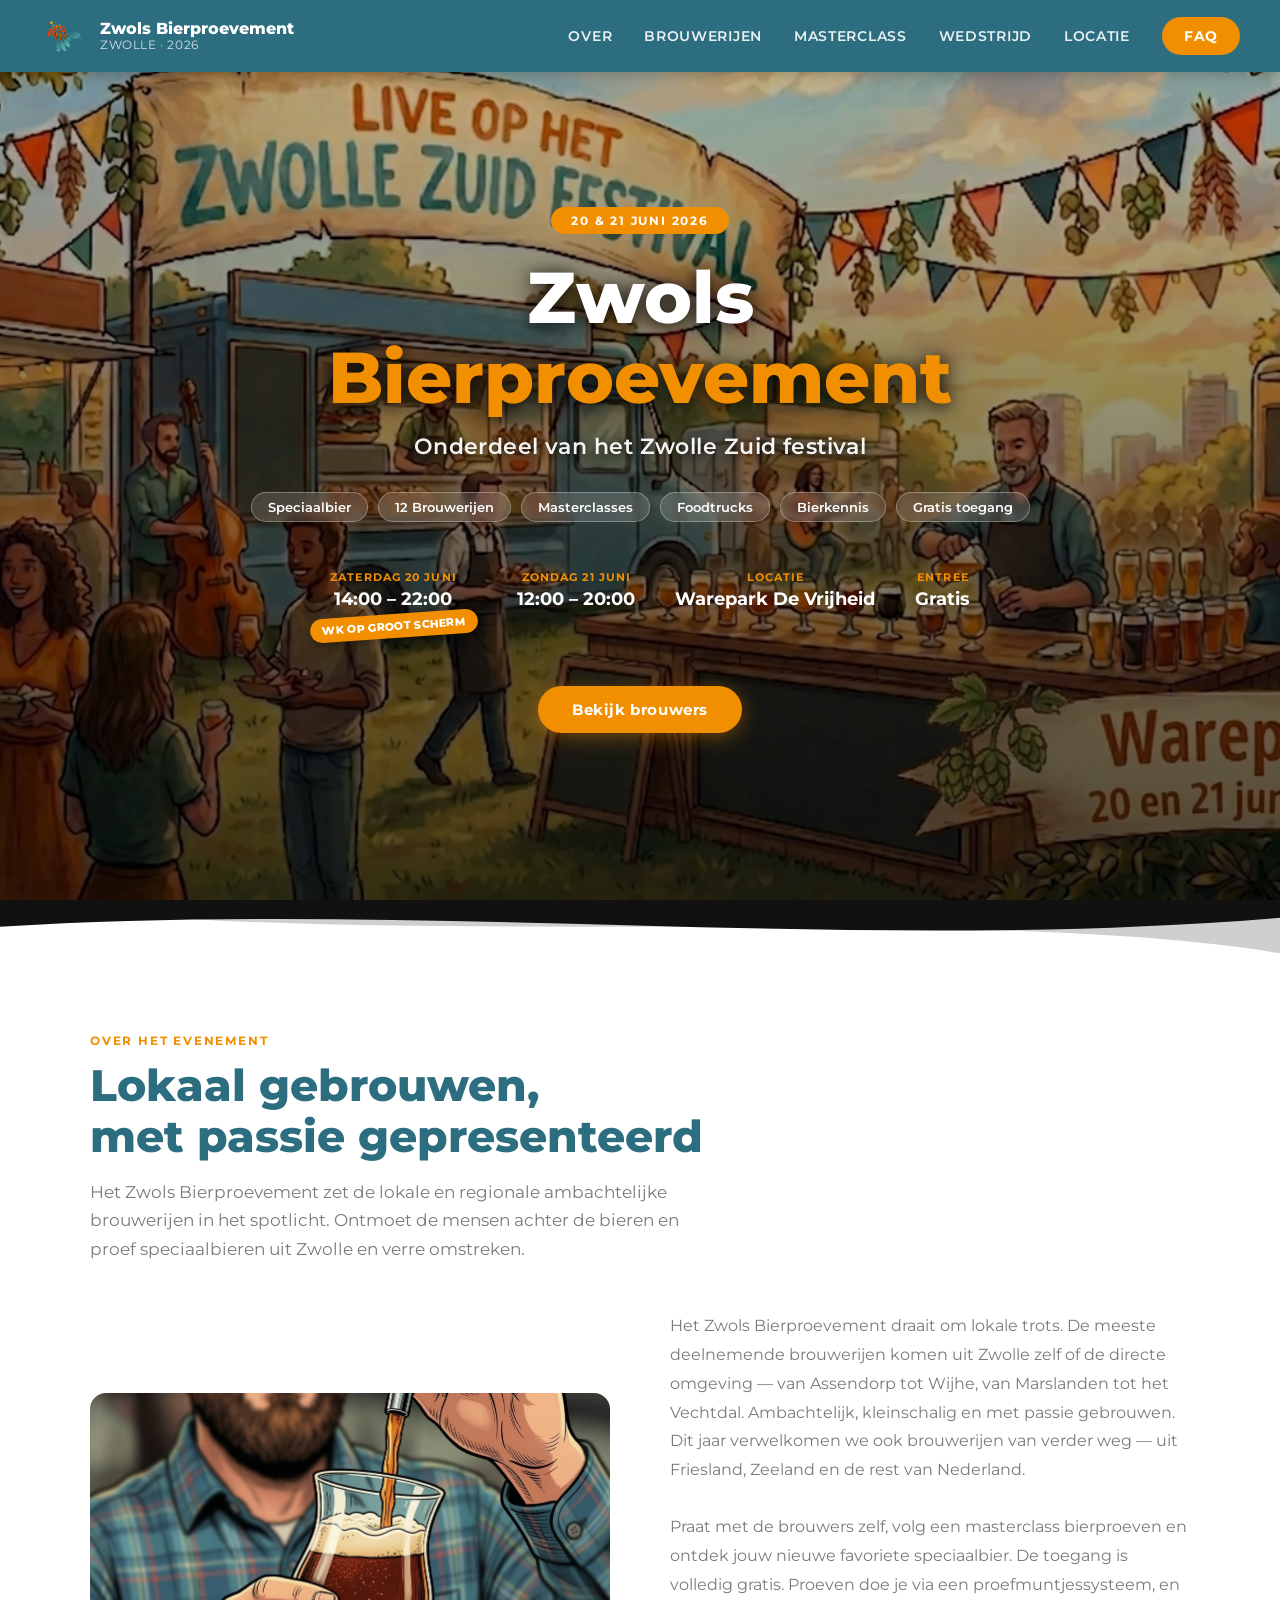
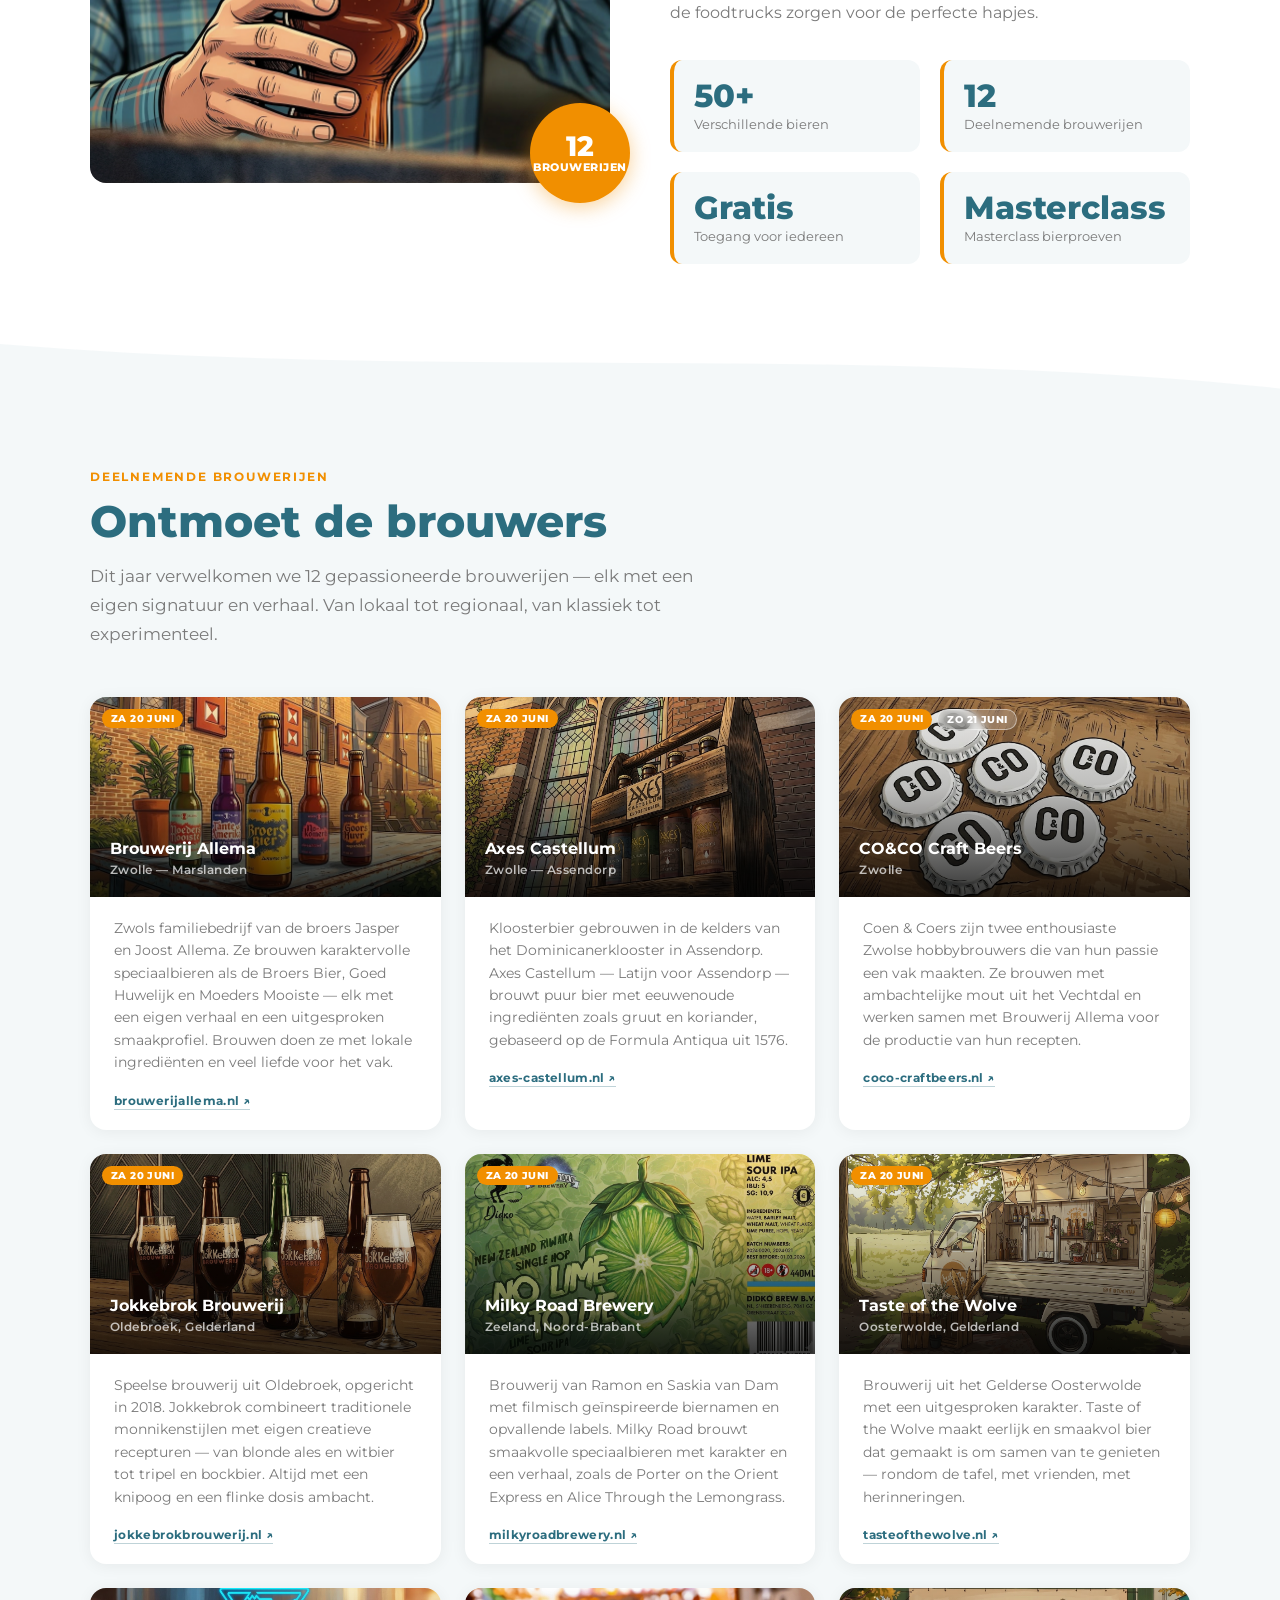
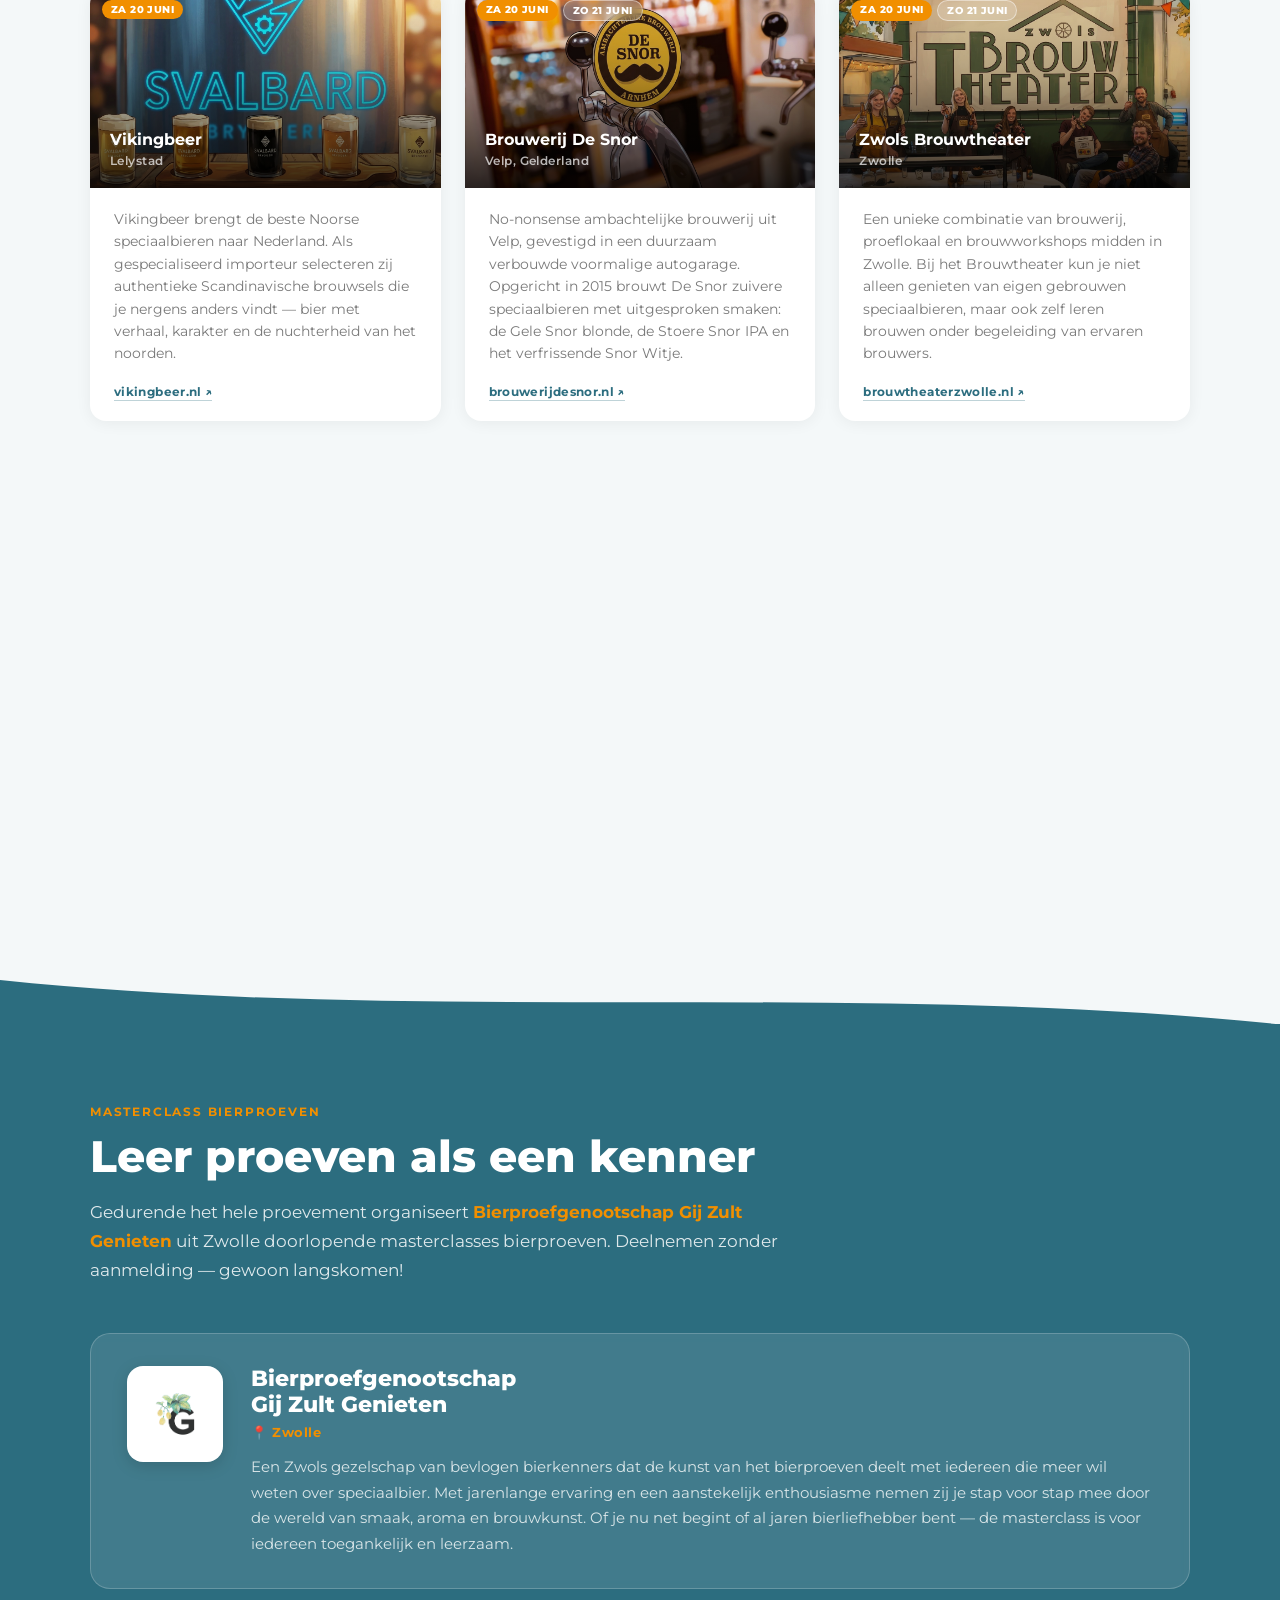
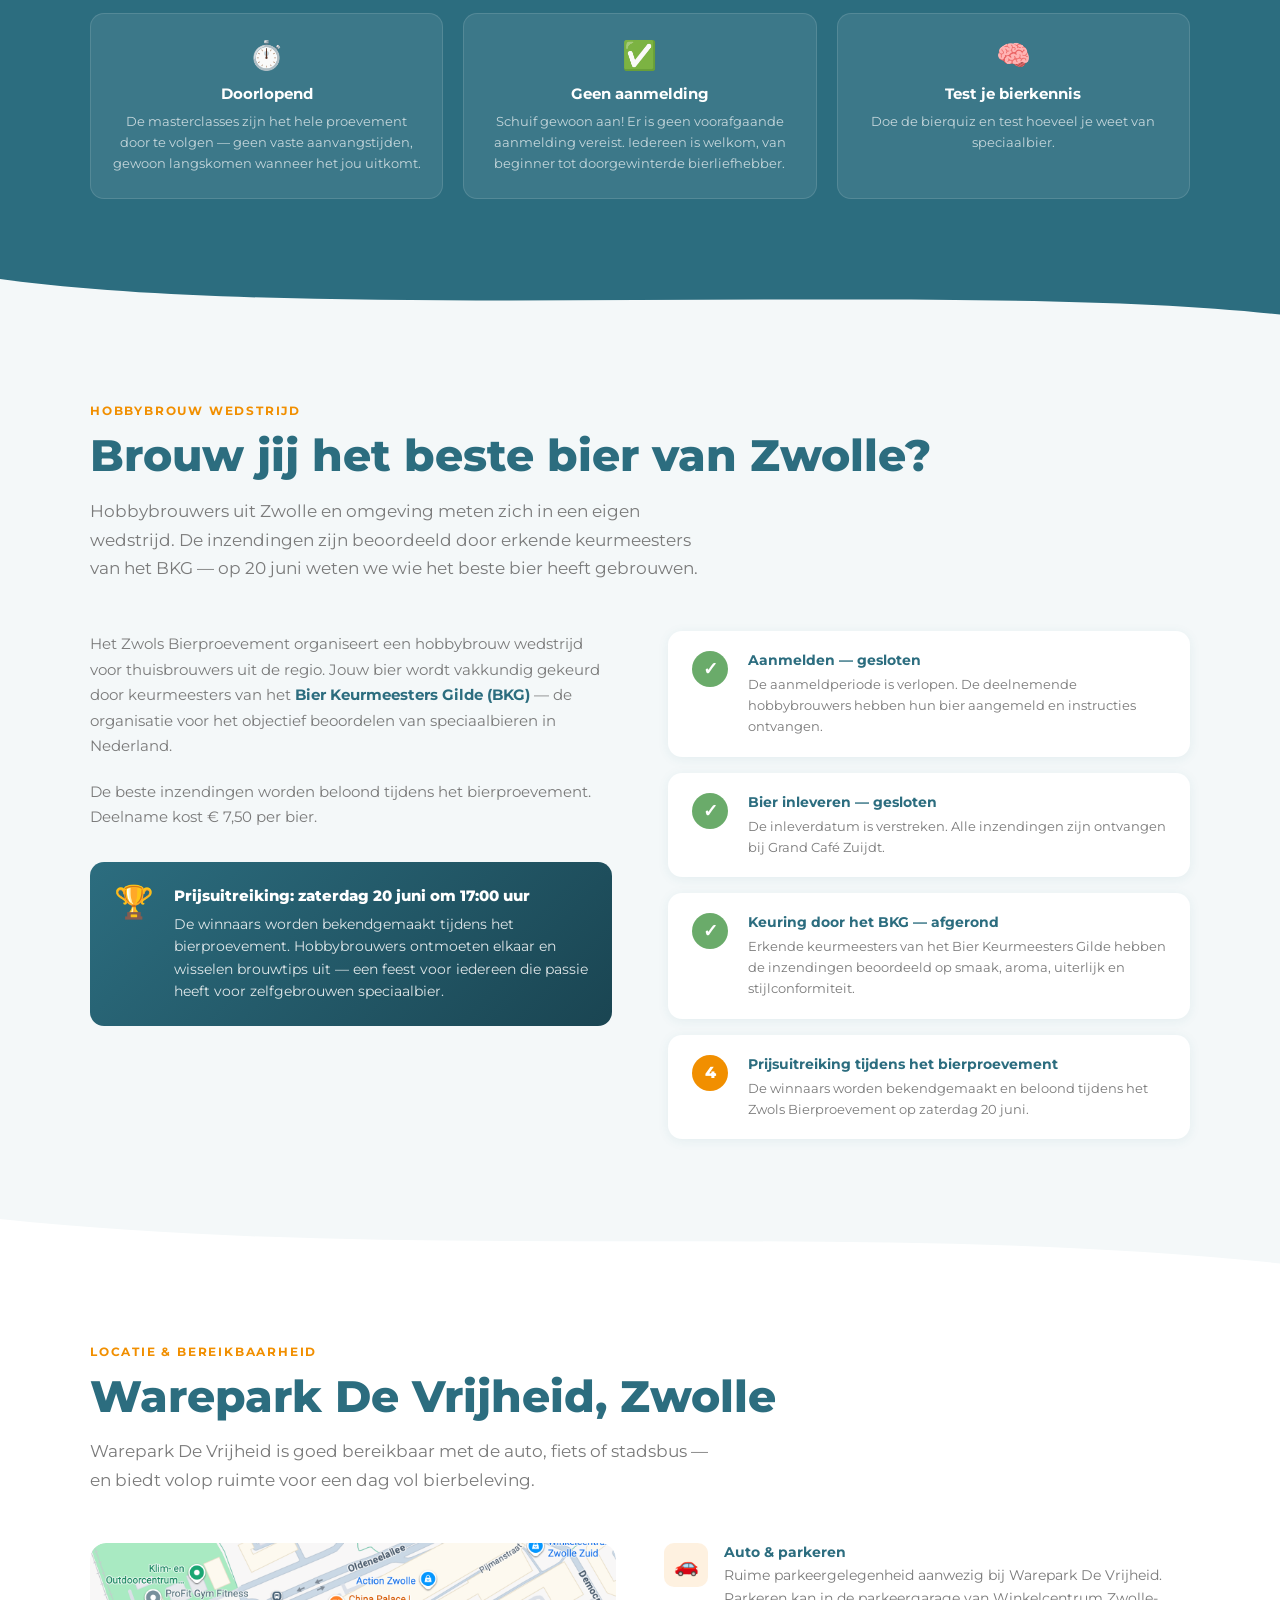
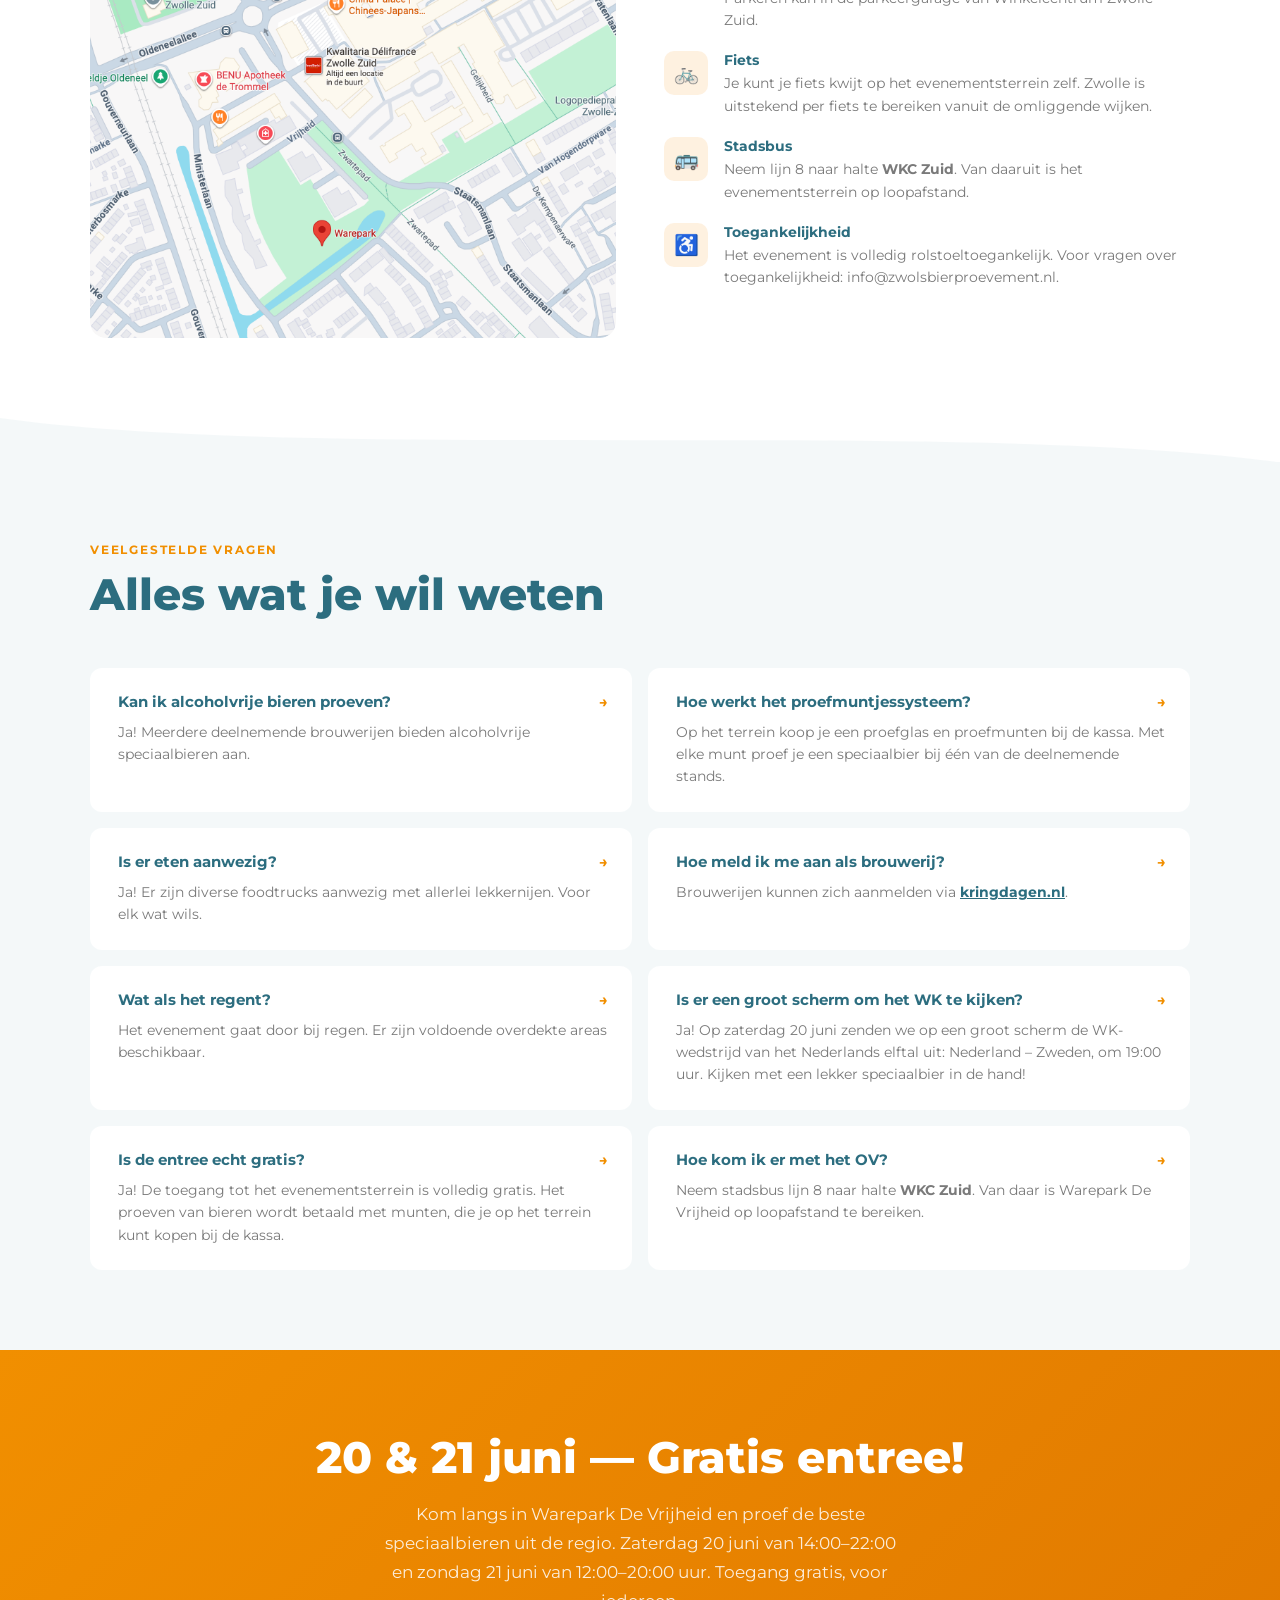
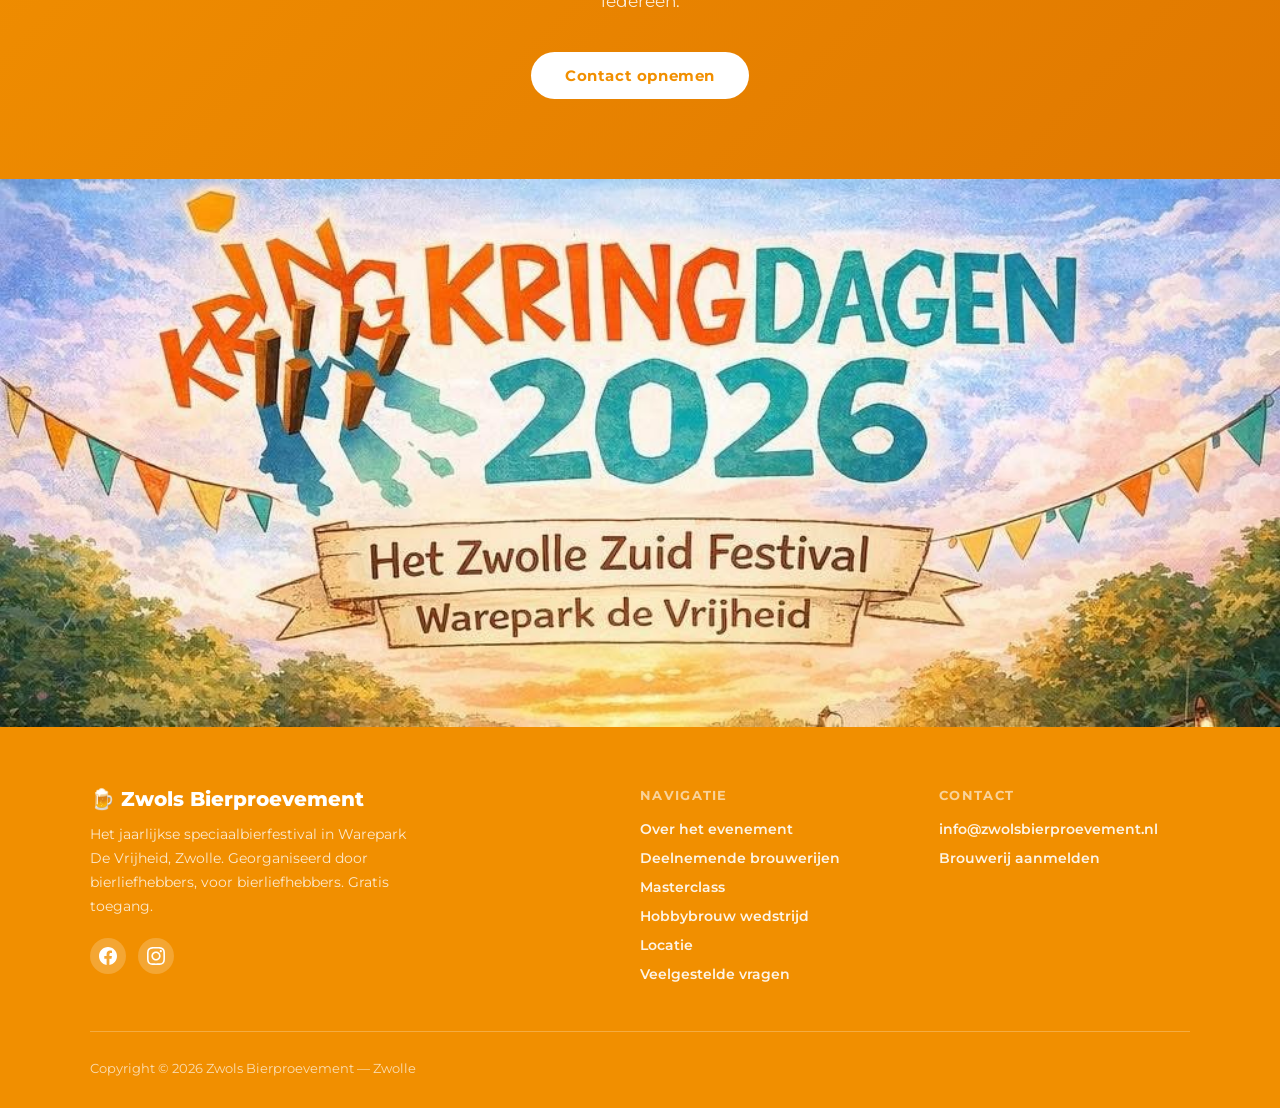
==== index.html @ 665e0c50 "Hero-sticker 'WK op groot scherm' bij zaterdag + FAQ-tekst aangescherpt (Nederland-Zweden 19:00) Co-" ====
<!DOCTYPE html>
<html lang="nl">
<head>
  <!-- Google tag (gtag.js) -->
  <script async src="https://www.googletagmanager.com/gtag/js?id=G-WC2PC8BQQQ"></script>
  <script>
    window.dataLayer = window.dataLayer || [];
    function gtag(){dataLayer.push(arguments);}
    gtag('js', new Date());
    gtag('config', 'G-WC2PC8BQQQ');
  </script>

  <meta charset="UTF-8" />
  <meta name="viewport" content="width=device-width, initial-scale=1.0" />
  <title>Speciaalbierfestival Zwolle - 20 &amp; 21 juni 2026 Zwolle-Zuid - Zwols Bierproevement</title>
  <meta name="description" content="Speciaalbierfestival Zwolle-Zuid. Proef heerlijke speciaalbieren van 12 regionale brouwers tijdens het Zwols Bierproevement. Zaterdag 20 juni 14:00–22:00 en zondag 21 juni 12:00–20:00 uur. Warepark De Vrijheid Zwolle-Zuid." />
  <link rel="preconnect" href="https://fonts.googleapis.com" />
  <link rel="preconnect" href="https://fonts.gstatic.com" crossorigin />
  <link href="https://fonts.googleapis.com/css2?family=Montserrat:wght@400;600;700;800&display=swap" rel="stylesheet" />
  <style>
    *, *::before, *::after { box-sizing: border-box; margin: 0; padding: 0; }

    :root {
      --teal:   #2C6D7F;
      --orange: #F18F00;
      --dark:   #1a4552;
      --gray:   #7A7A7A;
      --white:  #ffffff;
      --light:  #f4f8f9;
    }

    html { scroll-behavior: smooth; }

    body {
      font-family: 'Montserrat', sans-serif;
      color: var(--gray);
      background: var(--white);
      overflow-x: hidden;
    }

    /* ── HEADER ───────────────────────────────────────────── */
    header {
      position: fixed;
      top: 0; left: 0; right: 0;
      z-index: 999;
      background: var(--teal);
      display: flex;
      align-items: center;
      justify-content: space-between;
      padding: 0 40px;
      height: 72px;
      box-shadow: 0 2px 16px rgba(0,0,0,.25);
    }

    .logo {
      display: flex;
      align-items: center;
      gap: 12px;
      text-decoration: none;
    }

    .logo-img {
      width: 48px;
      height: 48px;
      object-fit: contain;
      flex-shrink: 0;
    }

    .logo-text {
      color: var(--white);
      font-weight: 800;
      font-size: 16px;
      line-height: 1.2;
    }

    .logo-text span {
      display: block;
      font-weight: 400;
      font-size: 12px;
      opacity: .8;
      letter-spacing: .05em;
      text-transform: uppercase;
    }

    nav { display: flex; align-items: center; gap: 32px; }

    nav a {
      color: var(--white);
      text-decoration: none;
      font-weight: 600;
      font-size: 14px;
      letter-spacing: .05em;
      text-transform: uppercase;
      opacity: .9;
      transition: opacity .2s, color .2s;
    }

    nav a:hover { opacity: 1; color: var(--orange); }

    .nav-ticket {
      background: var(--orange);
      color: var(--white) !important;
      padding: 10px 22px;
      border-radius: 30px;
      font-weight: 700 !important;
      opacity: 1 !important;
      transition: background .2s, transform .2s !important;
    }

    .nav-ticket:hover { background: #d47e00; transform: translateY(-1px); }

    .hamburger {
      display: none;
      flex-direction: column;
      gap: 5px;
      cursor: pointer;
      background: var(--orange);
      border: none;
      padding: 10px;
      border-radius: 6px;
    }

    .hamburger span {
      display: block;
      width: 22px;
      height: 2px;
      background: var(--white);
      border-radius: 2px;
    }

    /* ── HERO ─────────────────────────────────────────────── */
    .hero {
      min-height: 100vh;
      background:
        linear-gradient(to bottom, rgba(0,0,0,.18) 0%, rgba(0,0,0,.45) 50%, rgba(0,0,0,.65) 100%),
        url('hero-nieuw.png') center/cover no-repeat;
      display: flex;
      flex-direction: column;
      align-items: center;
      justify-content: center;
      text-align: center;
      padding: 120px 24px 80px;
      position: relative;
    }

    .hero-badge {
      display: inline-block;
      background: var(--orange);
      color: var(--white);
      font-size: 12px;
      font-weight: 700;
      letter-spacing: .15em;
      text-transform: uppercase;
      padding: 6px 20px;
      border-radius: 20px;
      margin-bottom: 24px;
    }

    .hero h1 {
      font-size: clamp(36px, 7vw, 72px);
      font-weight: 800;
      color: var(--white);
      line-height: 1.1;
      margin-bottom: 16px;
      text-shadow: 0 2px 16px rgba(0,0,0,.75), 0 4px 32px rgba(0,0,0,.5);
    }

    .hero h1 em {
      color: var(--orange);
      font-style: normal;
    }

    .hero-sub {
      font-size: clamp(16px, 2.5vw, 22px);
      color: rgba(255,255,255,.95);
      font-weight: 600;
      margin-bottom: 32px;
      letter-spacing: .02em;
      text-shadow: 0 1px 8px rgba(0,0,0,.7);
    }

    .hero-tags {
      display: flex;
      flex-wrap: wrap;
      gap: 10px;
      justify-content: center;
      margin-bottom: 48px;
    }

    .hero-tags span {
      background: rgba(255,255,255,.15);
      border: 1px solid rgba(255,255,255,.3);
      color: var(--white);
      padding: 6px 16px;
      border-radius: 20px;
      font-size: 13px;
      font-weight: 600;
      backdrop-filter: blur(4px);
    }

    .hero-info {
      display: flex;
      gap: 40px;
      justify-content: center;
      flex-wrap: wrap;
      margin-bottom: 48px;
    }

    .hero-info-block {
      text-align: center;
    }

    .hero-info-block .label {
      font-size: 11px;
      font-weight: 700;
      letter-spacing: .1em;
      text-transform: uppercase;
      color: var(--orange);
      margin-bottom: 4px;
    }

    .hero-info-block .value {
      font-size: 18px;
      font-weight: 700;
      color: var(--white);
    }

    .hero-sticker {
      display: inline-block;
      margin-top: 4px;
      background: var(--orange);
      color: var(--white);
      font-size: 11px;
      font-weight: 800;
      letter-spacing: .03em;
      text-transform: uppercase;
      padding: 5px 12px;
      border-radius: 20px;
      transform: rotate(-4deg);
      box-shadow: 0 3px 10px rgba(0,0,0,.35);
      white-space: nowrap;
    }

    .hero-cta {
      display: flex;
      gap: 16px;
      justify-content: center;
      flex-wrap: wrap;
    }

    .btn {
      display: inline-block;
      padding: 14px 34px;
      border-radius: 30px;
      font-size: 15px;
      font-weight: 700;
      text-decoration: none;
      letter-spacing: .04em;
      transition: transform .2s, box-shadow .2s, background .2s;
      cursor: pointer;
      border: none;
    }

    .btn-primary {
      background: var(--orange);
      color: var(--white);
      box-shadow: 0 4px 20px rgba(241,143,0,.4);
    }

    .btn-primary:hover { background: #d47e00; transform: translateY(-2px); box-shadow: 0 8px 24px rgba(241,143,0,.5); }

    .btn-outline {
      background: transparent;
      color: var(--white);
      border: 2px solid rgba(255,255,255,.6);
    }

    .btn-outline:hover { background: rgba(255,255,255,.1); transform: translateY(-2px); }

    /* wave */
    .wave {
      display: block;
      width: 100%;
      overflow: hidden;
      line-height: 0;
    }

    .wave svg { display: block; width: 100%; }

    /* ── SECTION BASE ─────────────────────────────────────── */
    section { padding: 80px 24px; }

    .container { max-width: 1100px; margin: 0 auto; }

    .section-label {
      font-size: 12px;
      font-weight: 700;
      letter-spacing: .15em;
      text-transform: uppercase;
      color: var(--orange);
      margin-bottom: 12px;
    }

    .section-title {
      font-size: clamp(28px, 4vw, 44px);
      font-weight: 800;
      color: var(--teal);
      margin-bottom: 16px;
      line-height: 1.15;
    }

    .section-intro {
      font-size: 17px;
      color: var(--gray);
      max-width: 620px;
      line-height: 1.7;
    }

    /* ── OVER HET EVENEMENT ───────────────────────────────── */
    .about { background: var(--white); }

    .about-grid {
      display: grid;
      grid-template-columns: 1fr 1fr;
      gap: 60px;
      align-items: center;
      margin-top: 48px;
    }

    .about-visual {
      position: relative;
    }

    .about-img {
      width: 100%;
      border-radius: 16px;
      overflow: hidden;
      aspect-ratio: 4/3;
      background: linear-gradient(135deg, var(--teal) 0%, var(--dark) 100%);
      background-size: cover;
      background-position: center;
    }

    .about-badge {
      position: absolute;
      bottom: -20px;
      right: -20px;
      width: 100px;
      height: 100px;
      background: var(--orange);
      border-radius: 50%;
      display: flex;
      flex-direction: column;
      align-items: center;
      justify-content: center;
      color: var(--white);
      font-weight: 800;
      box-shadow: 0 4px 20px rgba(241,143,0,.4);
    }

    .about-badge .num { font-size: 28px; line-height: 1; }
    .about-badge .unit { font-size: 11px; text-transform: uppercase; letter-spacing: .05em; }

    .about-stats {
      display: grid;
      grid-template-columns: 1fr 1fr;
      gap: 20px;
      margin-top: 32px;
    }

    .stat-card {
      background: var(--light);
      border-radius: 12px;
      padding: 20px;
      border-left: 4px solid var(--orange);
    }

    .stat-card .num {
      font-size: clamp(14px, 4vw, 32px);
      font-weight: 800;
      color: var(--teal);
      line-height: 1;
      word-break: break-word;
    }

    .stat-card .desc {
      font-size: 13px;
      color: var(--gray);
      margin-top: 4px;
    }

    /* ── BROUWERIJEN ──────────────────────────────────────── */
    .breweries { background: var(--light); }

    .brewery-grid {
      display: grid;
      grid-template-columns: repeat(3, 1fr);
      gap: 24px;
      margin-top: 48px;
    }

    .brewery-card {
      background: var(--white);
      border-radius: 16px;
      overflow: hidden;
      transition: transform .3s, box-shadow .3s;
      box-shadow: 0 2px 16px rgba(0,0,0,.06);
    }

    .brewery-card:hover { transform: translateY(-6px); box-shadow: 0 12px 32px rgba(44,109,127,.15); }

    .brewery-card-head {
      background: linear-gradient(135deg, var(--teal), var(--dark));
      background-size: cover;
      background-position: center;
      padding: 0;
      position: relative;
      height: 200px;
    }

    .brewery-head-overlay {
      background: linear-gradient(to top, rgba(0,0,0,.78) 0%, rgba(0,0,0,.2) 55%, transparent 100%);
      padding: 20px 20px;
      height: 100%;
      display: flex;
      flex-direction: column;
      justify-content: flex-end;
      box-sizing: border-box;
    }

    .brewery-name {
      color: var(--white);
      font-size: 16px;
      font-weight: 700;
      line-height: 1.3;
    }

    .brewery-city {
      color: rgba(255,255,255,.7);
      font-size: 12px;
      margin-top: 2px;
      font-weight: 600;
      letter-spacing: .04em;
    }

    .brewery-card-body {
      padding: 20px 24px;
    }

    .brewery-desc {
      font-size: 14px;
      color: var(--gray);
      line-height: 1.6;
      margin-bottom: 16px;
    }

    .brewery-link {
      display: inline-block;
      font-size: 12px;
      font-weight: 700;
      color: var(--teal);
      text-decoration: none;
      letter-spacing: .03em;
      border-bottom: 1px solid rgba(44,109,127,.3);
      padding-bottom: 1px;
      transition: color .2s, border-color .2s;
    }

    .brewery-link:hover { color: var(--orange); border-color: var(--orange); }

    /* Center last brewery card when grid has odd number */
    .brewery-grid > .brewery-card:last-child:nth-child(3n+1) {
      grid-column: 2;
    }

    .brewery-days {
      position: absolute;
      top: 12px;
      left: 12px;
      display: flex;
      gap: 5px;
      z-index: 2;
    }
    .brewery-day {
      font-size: 10px;
      font-weight: 800;
      padding: 3px 9px;
      border-radius: 20px;
      letter-spacing: .04em;
      text-transform: uppercase;
    }
    .brewery-day--za { background: var(--orange); color: #fff; }
    .brewery-day--zo { background: rgba(255,255,255,.2); color: #fff; border: 1px solid rgba(255,255,255,.45); backdrop-filter: blur(4px); }

    .brewery-card--teaser {
      border: 2px dashed rgba(44,109,127,.25);
      background: transparent;
      box-shadow: none;
      display: flex;
      align-items: center;
      justify-content: center;
      min-height: 200px;
    }
    .brewery-card--teaser:hover { transform: none; box-shadow: none; }
    .brewery-teaser-inner { text-align: center; padding: 32px 24px; }
    .brewery-teaser-icon { font-size: 32px; margin-bottom: 12px; opacity: .5; }
    .brewery-teaser-title { font-size: 15px; font-weight: 700; color: var(--teal); margin-bottom: 8px; }
    .brewery-teaser-text { font-size: 13px; color: var(--gray); line-height: 1.6; margin: 0; opacity: .8; }

    /* ── MASTERCLASS ──────────────────────────────────────── */
    .masterclass { background: var(--teal); }

    .masterclass .section-title { color: var(--white); }
    .masterclass .section-label { color: var(--orange); }
    .masterclass .section-intro { color: rgba(255,255,255,.85); max-width: 700px; }

    .mc-feature-card {
      background: rgba(255,255,255,.1);
      border: 1px solid rgba(255,255,255,.2);
      border-radius: 20px;
      padding: 32px 36px;
      display: flex;
      gap: 28px;
      align-items: flex-start;
      margin-top: 48px;
      backdrop-filter: blur(4px);
    }

    .mc-badge {
      width: 96px;
      height: 96px;
      background: var(--white);
      border-radius: 16px;
      display: flex;
      align-items: center;
      justify-content: center;
      flex-shrink: 0;
      padding: 8px;
      box-shadow: 0 4px 16px rgba(0,0,0,.15);
    }

    .mc-badge img {
      width: 100%;
      height: 100%;
      object-fit: contain;
    }

    .mc-org {
      color: var(--white);
      font-size: 22px;
      font-weight: 800;
      margin-bottom: 6px;
      line-height: 1.2;
    }

    .mc-location-tag {
      font-size: 13px;
      color: var(--orange);
      font-weight: 700;
      letter-spacing: .04em;
      margin-bottom: 14px;
    }

    .mc-desc {
      color: rgba(255,255,255,.8);
      font-size: 15px;
      line-height: 1.7;
    }

    .mc-info-grid {
      display: grid;
      grid-template-columns: repeat(3, 1fr);
      gap: 20px;
      margin-top: 24px;
    }

    .mc-info-item {
      background: rgba(255,255,255,.08);
      border: 1px solid rgba(255,255,255,.12);
      border-radius: 14px;
      padding: 24px 20px;
      text-align: center;
    }

    .mc-info-icon {
      font-size: 28px;
      margin-bottom: 12px;
    }

    .mc-info-title {
      color: var(--white);
      font-weight: 700;
      font-size: 15px;
      margin-bottom: 8px;
    }

    .mc-info-desc {
      color: rgba(255,255,255,.7);
      font-size: 13px;
      line-height: 1.6;
    }

    /* ── WEDSTRIJD ────────────────────────────────────────── */
    .wedstrijd { background: var(--light); }

    .wedstrijd-grid {
      display: grid;
      grid-template-columns: 1fr 1fr;
      gap: 56px;
      align-items: start;
      margin-top: 48px;
    }

    .wedstrijd-info p {
      font-size: 15px;
      color: var(--gray);
      line-height: 1.7;
      margin-bottom: 20px;
    }

    .wedstrijd-cta { margin-top: 32px; }

    .wedstrijd-cta-note {
      font-size: 13px;
      color: var(--gray);
      margin-top: 12px;
      margin-bottom: 0;
    }

    .wedstrijd-steps {
      display: flex;
      flex-direction: column;
      gap: 16px;
    }

    .wstep {
      display: flex;
      gap: 20px;
      align-items: flex-start;
      background: var(--white);
      border-radius: 14px;
      padding: 20px 24px;
      box-shadow: 0 2px 12px rgba(44,109,127,.08);
    }

    .wstep-num {
      width: 36px;
      height: 36px;
      background: var(--orange);
      color: var(--white);
      font-weight: 800;
      font-size: 16px;
      border-radius: 50%;
      display: flex;
      align-items: center;
      justify-content: center;
      flex-shrink: 0;
    }

    .wstep-title {
      font-size: 14px;
      font-weight: 700;
      color: var(--teal);
      margin-bottom: 5px;
    }

    .wstep--done {
      opacity: 0.55;
    }
    .wstep--done .wstep-num {
      background: #6aab6a;
      font-size: 18px;
    }

    .wedstrijd-highlight {
      display: flex;
      gap: 20px;
      align-items: flex-start;
      background: linear-gradient(135deg, var(--teal), var(--dark));
      border-radius: 14px;
      padding: 24px;
      margin-top: 32px;
      color: var(--white);
    }
    .wedstrijd-highlight-icon {
      font-size: 32px;
      flex-shrink: 0;
      line-height: 1;
    }
    .wedstrijd-highlight-title {
      font-size: 15px;
      font-weight: 800;
      margin-bottom: 8px;
      color: var(--white);
    }
    .wedstrijd-highlight p {
      font-size: 14px;
      color: rgba(255,255,255,.85);
      line-height: 1.6;
      margin: 0;
    }

    .wstep p {
      font-size: 13px;
      color: var(--gray);
      line-height: 1.6;
      margin: 0;
    }

    /* ── LOCATIE ──────────────────────────────────────────── */
    .locatie { background: var(--white); }

    .locatie-grid {
      display: grid;
      grid-template-columns: 1fr 1fr;
      gap: 48px;
      align-items: start;
      margin-top: 48px;
    }

    .locatie-map {
      border-radius: 16px;
      overflow: hidden;
      aspect-ratio: 4/3;
      background: linear-gradient(135deg, #e8f4f7, #c5e4ec);
      display: flex;
      flex-direction: column;
      align-items: center;
      justify-content: center;
      border: 2px solid rgba(44,109,127,.1);
    }

    .locatie-map .map-icon { font-size: 56px; margin-bottom: 12px; }
    .locatie-map .map-text { font-size: 15px; font-weight: 700; color: var(--teal); }
    .locatie-map .map-sub { font-size: 13px; color: var(--gray); margin-top: 4px; }

    .locatie-info { display: flex; flex-direction: column; gap: 20px; }

    .info-block {
      display: flex;
      gap: 16px;
      align-items: flex-start;
    }

    .info-icon {
      width: 44px;
      height: 44px;
      background: rgba(241,143,0,.12);
      border-radius: 10px;
      display: flex;
      align-items: center;
      justify-content: center;
      font-size: 20px;
      flex-shrink: 0;
    }

    .info-content .info-title {
      font-size: 14px;
      font-weight: 700;
      color: var(--teal);
      margin-bottom: 3px;
    }

    .info-content p {
      font-size: 14px;
      color: var(--gray);
      line-height: 1.6;
    }

    /* ── FAQ ──────────────────────────────────────────────── */
    .faq { background: var(--light); }

    .faq-grid {
      display: grid;
      grid-template-columns: 1fr 1fr;
      gap: 16px;
      margin-top: 48px;
    }

    .faq-item {
      background: var(--white);
      border-radius: 12px;
      padding: 24px;
      border-left: 4px solid transparent;
      transition: border-color .2s;
      cursor: pointer;
    }

    .faq-item:hover { border-left-color: var(--orange); }

    .faq-q {
      font-size: 15px;
      font-weight: 700;
      color: var(--teal);
      margin-bottom: 10px;
      display: flex;
      justify-content: space-between;
      align-items: flex-start;
      gap: 12px;
    }

    .faq-q::after {
      content: '→';
      color: var(--orange);
      flex-shrink: 0;
    }

    .faq-a {
      font-size: 14px;
      color: var(--gray);
      line-height: 1.6;
    }

    /* ── CTA BANNER ───────────────────────────────────────── */
    .cta-banner {
      background: linear-gradient(135deg, var(--orange), #e07800);
      padding: 80px 24px;
      text-align: center;
    }

    .cta-banner h2 {
      font-size: clamp(28px, 4vw, 44px);
      font-weight: 800;
      color: var(--white);
      margin-bottom: 16px;
    }

    .cta-banner p {
      font-size: 17px;
      color: rgba(255,255,255,.85);
      max-width: 520px;
      margin: 0 auto 36px;
      line-height: 1.7;
    }

    .btn-white {
      background: var(--white);
      color: var(--orange);
    }

    .btn-white:hover { background: rgba(255,255,255,.9); transform: translateY(-2px); box-shadow: 0 8px 24px rgba(0,0,0,.15); }

    /* ── FOOTER ───────────────────────────────────────────── */
    footer {
      background: var(--orange);
      color: var(--white);
      padding: 60px 24px 32px;
    }

    .footer-grid {
      max-width: 1100px;
      margin: 0 auto;
      display: grid;
      grid-template-columns: 2fr 1fr 1fr;
      gap: 48px;
      padding-bottom: 48px;
      border-bottom: 1px solid rgba(255,255,255,.25);
    }

    .footer-brand .logo-text { color: var(--white); font-size: 20px; margin-bottom: 12px; display: block; }
    .footer-brand p { font-size: 14px; color: rgba(255,255,255,.8); line-height: 1.7; max-width: 320px; }

    .footer-col h4 {
      font-size: 13px;
      font-weight: 700;
      letter-spacing: .1em;
      text-transform: uppercase;
      margin-bottom: 16px;
      color: rgba(255,255,255,.6);
    }

    .footer-col ul { list-style: none; display: flex; flex-direction: column; gap: 10px; }

    .footer-col ul li a {
      color: var(--white);
      text-decoration: none;
      font-size: 14px;
      font-weight: 600;
      opacity: .9;
      transition: opacity .2s;
    }

    .footer-col ul li a:hover { opacity: 1; text-decoration: underline; }

    .social-links {
      display: flex;
      gap: 12px;
      margin-top: 20px;
    }

    .social-link {
      width: 36px;
      height: 36px;
      background: rgba(255,255,255,.2);
      border-radius: 50%;
      display: flex;
      align-items: center;
      justify-content: center;
      text-decoration: none;
      font-size: 16px;
      transition: background .2s;
    }

    .social-link:hover { background: rgba(255,255,255,.35); }

    .footer-bottom {
      max-width: 1100px;
      margin: 0 auto;
      padding-top: 28px;
      display: flex;
      justify-content: space-between;
      align-items: center;
      flex-wrap: wrap;
      gap: 12px;
      font-size: 13px;
      color: rgba(255,255,255,.7);
    }

    .footer-bottom a { color: rgba(255,255,255,.8); text-decoration: none; }
    .footer-bottom a:hover { color: var(--white); }

    /* ── SCROLL ANIMATIONS ────────────────────────────────── */
    .animate-in {
      opacity: 0;
      transform: translateY(28px);
      transition: opacity 0.6s ease, transform 0.6s ease;
    }
    .animate-in.visible {
      opacity: 1;
      transform: none;
    }

    /* ── RESPONSIVE ───────────────────────────────────────── */
    @media (max-width: 900px) {
      header { padding: 0 20px; }

      nav { display: none; }
      nav.open { display: flex; flex-direction: column; position: fixed; top: 72px; left: 0; right: 0; background: var(--teal); padding: 20px; gap: 16px; border-top: 1px solid rgba(255,255,255,.15); box-shadow: 0 8px 24px rgba(0,0,0,.2); }

      .hamburger { display: flex; }

      .about-grid,
      .locatie-grid,
      .wedstrijd-grid { grid-template-columns: 1fr; }

      .about-grid > * { min-width: 0; }
      .about-visual { overflow: hidden; border-radius: 16px; }
      .about-badge { right: 12px; bottom: 12px; }

      .brewery-grid { grid-template-columns: 1fr; }
      .brewery-grid > .brewery-card:last-child:nth-child(3n+1) { grid-column: auto; }

      .faq-grid { grid-template-columns: 1fr; }

      .footer-grid { grid-template-columns: 1fr 1fr; }

      .mc-feature-card { flex-direction: column; }

      .mc-info-grid { grid-template-columns: 1fr; }
    }

    @media (max-width: 600px) {
      .hero {
        background:
          linear-gradient(to bottom, rgba(0,0,0,.18) 0%, rgba(0,0,0,.45) 50%, rgba(0,0,0,.65) 100%),
          url('hero-mobile.png') center/cover no-repeat;
      }

      section { padding: 60px 16px; }

      .brewery-grid { grid-template-columns: 1fr; }

      .about-stats { grid-template-columns: 1fr 1fr; }

      .footer-grid { grid-template-columns: 1fr; gap: 32px; }

      .footer-bottom { flex-direction: column; text-align: center; }
    }
  </style>
</head>
<body>

  <!-- HEADER -->
  <header>
    <a class="logo" href="#">
      <img src="Logo Kringdagen.svg" alt="Zwols Bierproevement" class="logo-img">
      <div class="logo-text">
        Zwols Bierproevement
        <span>Zwolle · 2026</span>
      </div>
    </a>

    <button class="hamburger" id="hamburger" aria-label="Menu openen">
      <span></span><span></span><span></span>
    </button>

    <nav id="nav">
      <a href="#over">Over</a>
      <a href="#brouwerijen">Brouwerijen</a>
      <a href="#masterclass">Masterclass</a>
      <a href="#wedstrijd">Wedstrijd</a>
      <a href="#locatie">Locatie</a>
      <a href="#faq" class="nav-ticket">FAQ</a>
    </nav>
  </header>

  <!-- HERO -->
  <section class="hero">
    <div class="hero-badge">20 &amp; 21 juni 2026</div>
    <h1>Zwols<br><em>Bierproevement</em></h1>
    <p class="hero-sub">Onderdeel van het Zwolle Zuid festival</p>

    <div class="hero-tags">
      <span>Speciaalbier</span>
      <span>12 Brouwerijen</span>
      <span>Masterclasses</span>
      <span>Foodtrucks</span>
      <span>Bierkennis</span>
      <span>Gratis toegang</span>
    </div>

    <div class="hero-info">
      <div class="hero-info-block">
        <div class="label">Zaterdag 20 juni</div>
        <div class="value">14:00 – 22:00</div>
        <div class="hero-sticker">WK op groot scherm</div>
      </div>
      <div class="hero-info-block">
        <div class="label">Zondag 21 juni</div>
        <div class="value">12:00 – 20:00</div>
      </div>
      <div class="hero-info-block">
        <div class="label">Locatie</div>
        <div class="value">Warepark De Vrijheid</div>
      </div>
      <div class="hero-info-block">
        <div class="label">Entree</div>
        <div class="value">Gratis</div>
      </div>
    </div>

    <div class="hero-cta">
      <a href="#brouwerijen" class="btn btn-primary">Bekijk brouwers</a>
    </div>
  </section>

  <!-- wave -->
  <div class="wave" style="background:var(--white)">
    <svg viewBox="0 0 1440 60" preserveAspectRatio="none" xmlns="http://www.w3.org/2000/svg">
      <path d="M0,0 C360,60 1080,0 1440,60 L1440,0 Z" fill="#111111" opacity=".2"/>
      <path d="M0,30 C480,0 960,60 1440,20 L1440,0 L0,0 Z" fill="#111111"/>
    </svg>
  </div>

  <!-- OVER HET EVENEMENT -->
  <section class="about" id="over">
    <div class="container">
      <p class="section-label">Over het evenement</p>
      <h2 class="section-title">Lokaal gebrouwen,<br>met passie gepresenteerd</h2>
      <p class="section-intro">Het Zwols Bierproevement zet de lokale en regionale ambachtelijke brouwerijen in het spotlicht. Ontmoet de mensen achter de bieren en proef speciaalbieren uit Zwolle en verre omstreken.</p>

      <div class="about-grid">
        <div class="about-visual">
          <div class="about-img" style="background-image:url('image.webp')">
          </div>
          <div class="about-badge">
            <span class="num">12</span>
            <span class="unit">Brouwerijen</span>
          </div>
        </div>

        <div>
          <p style="font-size:16px;line-height:1.8;color:var(--gray);margin-bottom:28px;">
            Het Zwols Bierproevement draait om lokale trots. De meeste deelnemende brouwerijen komen uit Zwolle zelf of de directe omgeving — van Assendorp tot Wijhe, van Marslanden tot het Vechtdal. Ambachtelijk, kleinschalig en met passie gebrouwen. Dit jaar verwelkomen we ook brouwerijen van verder weg — uit Friesland, Zeeland en de rest van Nederland.
          </p>
          <p style="font-size:16px;line-height:1.8;color:var(--gray);margin-bottom:28px;">
            Praat met de brouwers zelf, volg een masterclass bierproeven en ontdek jouw nieuwe favoriete speciaalbier. De toegang is volledig gratis. Proeven doe je via een proefmuntjessysteem, en de foodtrucks zorgen voor de perfecte hapjes.
          </p>

          <div class="about-stats">
            <div class="stat-card">
              <div class="num">50+</div>
              <div class="desc">Verschillende bieren</div>
            </div>
            <div class="stat-card">
              <div class="num">12</div>
              <div class="desc">Deelnemende brouwerijen</div>
            </div>
            <div class="stat-card">
              <div class="num">Gratis</div>
              <div class="desc">Toegang voor iedereen</div>
            </div>
            <div class="stat-card">
              <div class="num">Masterclass</div>
              <div class="desc">Masterclass bierproeven</div>
            </div>
          </div>
        </div>
      </div>
    </div>
  </section>

  <!-- wave -->
  <div class="wave" style="background:var(--light)">
    <svg viewBox="0 0 1440 50" preserveAspectRatio="none" xmlns="http://www.w3.org/2000/svg">
      <path d="M0,0 C480,40 960,0 1440,50 L1440,0 L0,0 Z" fill="#ffffff"/>
    </svg>
  </div>

  <!-- BROUWERIJEN -->
  <section class="breweries" id="brouwerijen">
    <div class="container">
      <p class="section-label">Deelnemende brouwerijen</p>
      <h2 class="section-title">Ontmoet de brouwers</h2>
      <p class="section-intro">Dit jaar verwelkomen we 12 gepassioneerde brouwerijen — elk met een eigen signatuur en verhaal. Van lokaal tot regionaal, van klassiek tot experimenteel.</p>

      <div class="brewery-grid">

        <!-- 1. Brouwerij Allema -->
        <div class="brewery-card">
          <div class="brewery-card-head" style="background-image:url('brewery-allema.jpg')">
            <div class="brewery-days"><span class="brewery-day brewery-day--za">Za 20 juni</span></div>
            <div class="brewery-head-overlay">
              <div class="brewery-name">Brouwerij Allema</div>
              <div class="brewery-city">Zwolle — Marslanden</div>
            </div>
          </div>
          <div class="brewery-card-body">
            <p class="brewery-desc">Zwols familiebedrijf van de broers Jasper en Joost Allema. Ze brouwen karaktervolle speciaalbieren als de Broers Bier, Goed Huwelijk en Moeders Mooiste — elk met een eigen verhaal en een uitgesproken smaakprofiel. Brouwen doen ze met lokale ingrediënten en veel liefde voor het vak.</p>
            <a href="https://www.brouwerijallema.nl" target="_blank" rel="noopener" class="brewery-link">brouwerijallema.nl ↗</a>
          </div>
        </div>

        <!-- 2. Axes Castellum -->
        <div class="brewery-card">
          <div class="brewery-card-head" style="background-image:url('brewery-axes-castellum.jpg')">
            <div class="brewery-days"><span class="brewery-day brewery-day--za">Za 20 juni</span></div>
            <div class="brewery-head-overlay">
              <div class="brewery-name">Axes Castellum</div>
              <div class="brewery-city">Zwolle — Assendorp</div>
            </div>
          </div>
          <div class="brewery-card-body">
            <p class="brewery-desc">Kloosterbier gebrouwen in de kelders van het Dominicaner­klooster in Assendorp. Axes Castellum — Latijn voor Assendorp — brouwt puur bier met eeuwenoude ingrediënten zoals gruut en koriander, gebaseerd op de Formula Antiqua uit 1576.</p>
            <a href="https://axes-castellum.nl" target="_blank" rel="noopener" class="brewery-link">axes-castellum.nl ↗</a>
          </div>
        </div>

        <!-- 3. CO&CO Craft Beers -->
        <div class="brewery-card">
          <div class="brewery-card-head" style="background-image:url('brewery-coco-craftbeers.jpg')">
            <div class="brewery-days"><span class="brewery-day brewery-day--za">Za 20 juni</span><span class="brewery-day brewery-day--zo">Zo 21 juni</span></div>
            <div class="brewery-head-overlay">
              <div class="brewery-name">CO&amp;CO Craft Beers</div>
              <div class="brewery-city">Zwolle</div>
            </div>
          </div>
          <div class="brewery-card-body">
            <p class="brewery-desc">Coen &amp; Coers zijn twee enthousiaste Zwolse hobbybrouwers die van hun passie een vak maakten. Ze brouwen met ambachtelijke mout uit het Vechtdal en werken samen met Brouwerij Allema voor de productie van hun recepten.</p>
            <a href="https://coco-craftbeers.nl" target="_blank" rel="noopener" class="brewery-link">coco-craftbeers.nl ↗</a>
          </div>
        </div>

        <!-- 4. Grutte Pier -->
        <!-- 5. Jokkebrok -->
        <div class="brewery-card">
          <div class="brewery-card-head" style="background-image:url('brewery-jokkebrok.jpg')">
            <div class="brewery-days"><span class="brewery-day brewery-day--za">Za 20 juni</span></div>
            <div class="brewery-head-overlay">
              <div class="brewery-name">Jokkebrok Brouwerij</div>
              <div class="brewery-city">Oldebroek, Gelderland</div>
            </div>
          </div>
          <div class="brewery-card-body">
            <p class="brewery-desc">Speelse brouwerij uit Oldebroek, opgericht in 2018. Jokkebrok combineert traditionele monnikenstijlen met eigen creatieve recepturen — van blonde ales en witbier tot tripel en bockbier. Altijd met een knipoog en een flinke dosis ambacht.</p>
            <a href="https://jokkebrokbrouwerij.nl" target="_blank" rel="noopener" class="brewery-link">jokkebrokbrouwerij.nl ↗</a>
          </div>
        </div>

        <!-- 6. Milky Road Brewery -->
        <div class="brewery-card">
          <div class="brewery-card-head" style="background-image:url('brewery-milky-road.jpg')">
            <div class="brewery-days"><span class="brewery-day brewery-day--za">Za 20 juni</span></div>
            <div class="brewery-head-overlay">
              <div class="brewery-name">Milky Road Brewery</div>
              <div class="brewery-city">Zeeland, Noord-Brabant</div>
            </div>
          </div>
          <div class="brewery-card-body">
            <p class="brewery-desc">Brouwerij van Ramon en Saskia van Dam met filmisch geïnspireerde biernamen en opvallende labels. Milky Road brouwt smaakvolle speciaalbieren met karakter en een verhaal, zoals de Porter on the Orient Express en Alice Through the Lemongrass.</p>
            <a href="https://www.milkyroadbrewery.nl" target="_blank" rel="noopener" class="brewery-link">milkyroadbrewery.nl ↗</a>
          </div>
        </div>

        <!-- 7. Taste of the Wolf -->
        <div class="brewery-card">
          <div class="brewery-card-head" style="background-image:url('brewery-taste-of-the-wolves.jpg')">
            <div class="brewery-days"><span class="brewery-day brewery-day--za">Za 20 juni</span></div>
            <div class="brewery-head-overlay">
              <div class="brewery-name">Taste of the Wolve</div>
              <div class="brewery-city">Oosterwolde, Gelderland</div>
            </div>
          </div>
          <div class="brewery-card-body">
            <p class="brewery-desc">Brouwerij uit het Gelderse Oosterwolde met een uitgesproken karakter. Taste of the Wolve maakt eerlijk en smaakvol bier dat gemaakt is om samen van te genieten — rondom de tafel, met vrienden, met herinneringen.</p>
            <a href="https://tasteofthewolve.nl" target="_blank" rel="noopener" class="brewery-link">tasteofthewolve.nl ↗</a>
          </div>
        </div>

        <!-- 8. Vikingbeer -->
        <div class="brewery-card">
          <div class="brewery-card-head" style="background-image:url('brewery-viking.jpg')">
            <div class="brewery-days"><span class="brewery-day brewery-day--za">Za 20 juni</span></div>
            <div class="brewery-head-overlay">
              <div class="brewery-name">Vikingbeer</div>
              <div class="brewery-city">Lelystad</div>
            </div>
          </div>
          <div class="brewery-card-body">
            <p class="brewery-desc">Vikingbeer brengt de beste Noorse speciaalbieren naar Nederland. Als gespecialiseerd importeur selecteren zij authentieke Scandinavische brouwsels die je nergens anders vindt — bier met verhaal, karakter en de nuchterheid van het noorden.</p>
            <a href="https://vikingbeer.nl" target="_blank" rel="noopener" class="brewery-link">vikingbeer.nl ↗</a>
          </div>
        </div>

        <!-- 9. De Snor -->
        <div class="brewery-card">
          <div class="brewery-card-head" style="background-image:url('brewery-de-snor.jpg')">
            <div class="brewery-days"><span class="brewery-day brewery-day--za">Za 20 juni</span><span class="brewery-day brewery-day--zo">Zo 21 juni</span></div>
            <div class="brewery-head-overlay">
              <div class="brewery-name">Brouwerij De Snor</div>
              <div class="brewery-city">Velp, Gelderland</div>
            </div>
          </div>
          <div class="brewery-card-body">
            <p class="brewery-desc">No-nonsense ambachtelijke brouwerij uit Velp, gevestigd in een duurzaam verbouwde voormalige autogarage. Opgericht in 2015 brouwt De Snor zuivere speciaalbieren met uitgesproken smaken: de Gele Snor blonde, de Stoere Snor IPA en het verfrissende Snor Witje.</p>
            <a href="https://brouwerijdesnor.nl" target="_blank" rel="noopener" class="brewery-link">brouwerijdesnor.nl ↗</a>
          </div>
        </div>

        <!-- 10. Zwols Brouwtheater -->
        <div class="brewery-card">
          <div class="brewery-card-head" style="background-image:url('brewery-brouwtheater.jpg')">
            <div class="brewery-days"><span class="brewery-day brewery-day--za">Za 20 juni</span><span class="brewery-day brewery-day--zo">Zo 21 juni</span></div>
            <div class="brewery-head-overlay">
              <div class="brewery-name">Zwols Brouwtheater</div>
              <div class="brewery-city">Zwolle</div>
            </div>
          </div>
          <div class="brewery-card-body">
            <p class="brewery-desc">Een unieke combinatie van brouwerij, proeflokaal en brouwworkshops midden in Zwolle. Bij het Brouwtheater kun je niet alleen genieten van eigen gebrouwen speciaalbieren, maar ook zelf leren brouwen onder begeleiding van ervaren brouwers.</p>
            <a href="https://brouwtheaterzwolle.nl" target="_blank" rel="noopener" class="brewery-link">brouwtheaterzwolle.nl ↗</a>
          </div>
        </div>

        <!-- 11. Huttenkloas -->
        <div class="brewery-card">
          <div class="brewery-card-head" style="background-image:url('brewery-huttenkloas.jpg')">
            <div class="brewery-days"><span class="brewery-day brewery-day--za">Za 20 juni</span><span class="brewery-day brewery-day--zo">Zo 21 juni</span></div>
            <div class="brewery-head-overlay">
              <div class="brewery-name">Huttenkloas</div>
              <div class="brewery-city">Albergen, Overijssel</div>
            </div>
          </div>
          <div class="brewery-card-body">
            <p class="brewery-desc">Eigenzinnige brouwerij uit Albergen die al sinds 2000 speciaalbieren maakt. Met meer dan honderd verschillende biervarianten per jaar — van Belgische stijlen tot IPA's en stouts — heeft Huttenkloas ook internationaal naam gemaakt, onder meer bij de Brussels Beer Challenge.</p>
            <a href="https://huttenkloas.nl" target="_blank" rel="noopener" class="brewery-link">huttenkloas.nl ↗</a>
          </div>
        </div>

        <!-- 12. Chaos Bieren -->
        <div class="brewery-card">
          <div class="brewery-card-head" style="background-image:url('brewery-chaos.jpg')">
            <div class="brewery-days"><span class="brewery-day brewery-day--za">Za 20 juni</span><span class="brewery-day brewery-day--zo">Zo 21 juni</span></div>
            <div class="brewery-head-overlay">
              <div class="brewery-name">Chaos Bieren</div>
              <div class="brewery-city">Wijhe, Overijssel</div>
            </div>
          </div>
          <div class="brewery-card-body">
            <p class="brewery-desc">Kleine ambachtelijke brouwerij uit Wijhe, gestart als hobbybrouwers in 2018 en in 2020 officieel van start gegaan. Chaos brouwt met passie, ervaring en een flinke dosis spontaniteit — want chaos hoort bij het leven, en goed bier ook.</p>
            <a href="https://www.chaosbieren.nl" target="_blank" rel="noopener" class="brewery-link">chaosbieren.nl ↗</a>
          </div>
        </div>

        <!-- 13. Brouwerij Klein Duimpje -->
        <div class="brewery-card">
          <div class="brewery-card-head" style="background-image:url('brewery-klein-duimpje.jpg')">
            <div class="brewery-days"><span class="brewery-day brewery-day--za">Za 20 juni</span></div>
            <div class="brewery-head-overlay">
              <div class="brewery-name">Brouwerij Klein Duimpje</div>
              <div class="brewery-city">Hillegom, Zuid-Holland</div>
            </div>
          </div>
          <div class="brewery-card-body">
            <p class="brewery-desc">Eén van de meest gerenommeerde ambachtelijke brouwerijen van Nederland, opgericht in 1997 in de Bollenstreek. Met meer dan 40 bierstijlen in het assortiment — van tripel tot barrel-aged porter en glutenvrije bieren — zijn ze een begrip in de speciaalbierwereld.</p>
            <a href="https://kleinduimpje.nl" target="_blank" rel="noopener" class="brewery-link">kleinduimpje.nl ↗</a>
          </div>
        </div>


      </div>
    </div>
  </section>

  <!-- wave -->
  <div class="wave" style="background:var(--teal)">
    <svg viewBox="0 0 1440 50" preserveAspectRatio="none" xmlns="http://www.w3.org/2000/svg">
      <path d="M0,0 C480,50 960,0 1440,50 L1440,0 L0,0 Z" fill="#f4f8f9"/>
    </svg>
  </div>

  <!-- MASTERCLASS -->
  <section class="masterclass" id="masterclass">
    <div class="container">
      <p class="section-label">Masterclass bierproeven</p>
      <h2 class="section-title">Leer proeven als een kenner</h2>
      <p class="section-intro">Gedurende het hele proevement organiseert <strong style="color:var(--orange)">Bierproefgenootschap Gij Zult Genieten</strong> uit Zwolle doorlopende masterclasses bierproeven. Deelnemen zonder aanmelding — gewoon langskomen!</p>

      <div class="mc-feature-card">
        <div class="mc-badge">
          <img src="Logo-GZG.png" alt="Bierproefgenootschap Gij Zult Genieten">
        </div>
        <div>
          <div class="mc-org">Bierproefgenootschap<br>Gij Zult Genieten</div>
          <div class="mc-location-tag">📍 Zwolle</div>
          <p class="mc-desc">Een Zwols gezelschap van bevlogen bierkenners dat de kunst van het bierproeven deelt met iedereen die meer wil weten over speciaalbier. Met jarenlange ervaring en een aanstekelijk enthousiasme nemen zij je stap voor stap mee door de wereld van smaak, aroma en brouwkunst. Of je nu net begint of al jaren bierliefhebber bent — de masterclass is voor iedereen toegankelijk en leerzaam.</p>
        </div>
      </div>

      <div class="mc-info-grid">
        <div class="mc-info-item">
          <div class="mc-info-icon">⏱️</div>
          <div class="mc-info-title">Doorlopend</div>
          <div class="mc-info-desc">De masterclasses zijn het hele proevement door te volgen — geen vaste aanvangstijden, gewoon langskomen wanneer het jou uitkomt.</div>
        </div>
        <div class="mc-info-item">
          <div class="mc-info-icon">✅</div>
          <div class="mc-info-title">Geen aanmelding</div>
          <div class="mc-info-desc">Schuif gewoon aan! Er is geen voorafgaande aanmelding vereist. Iedereen is welkom, van beginner tot doorgewinterde bierliefhebber.</div>
        </div>
        <div class="mc-info-item">
          <div class="mc-info-icon">🧠</div>
          <div class="mc-info-title">Test je bierkennis</div>
          <div class="mc-info-desc">Doe de bierquiz en test hoeveel je weet van speciaalbier.</div>
        </div>
      </div>
    </div>
  </section>

  <!-- wave teal → light -->
  <div class="wave" style="background:var(--light)">
    <svg viewBox="0 0 1440 50" preserveAspectRatio="none" xmlns="http://www.w3.org/2000/svg">
      <path d="M0,0 C360,50 1080,0 1440,40 L1440,0 L0,0 Z" fill="#2C6D7F"/>
    </svg>
  </div>

  <!-- HOBBYBROUW WEDSTRIJD -->
  <section class="wedstrijd" id="wedstrijd">
    <div class="container">
      <p class="section-label">Hobbybrouw wedstrijd</p>
      <h2 class="section-title">Brouw jij het beste bier van Zwolle?</h2>
      <p class="section-intro">Hobbybrouwers uit Zwolle en omgeving meten zich in een eigen wedstrijd. De inzendingen zijn beoordeeld door erkende keurmeesters van het BKG — op 20 juni weten we wie het beste bier heeft gebrouwen.</p>

      <div class="wedstrijd-grid">
        <div class="wedstrijd-info">
          <p>Het Zwols Bierproevement organiseert een hobbybrouw wedstrijd voor thuisbrouwers uit de regio. Jouw bier wordt vakkundig gekeurd door keurmeesters van het <strong style="color:var(--teal)">Bier Keurmeesters Gilde (BKG)</strong> — de organisatie voor het objectief beoordelen van speciaalbieren in Nederland.</p>
          <p>De beste inzendingen worden beloond tijdens het bierproevement. Deelname kost € 7,50 per bier.</p>
          <div class="wedstrijd-highlight">
            <div class="wedstrijd-highlight-icon">🏆</div>
            <div>
              <div class="wedstrijd-highlight-title">Prijsuitreiking: zaterdag 20 juni om 17:00 uur</div>
              <p>De winnaars worden bekendgemaakt tijdens het bierproevement. Hobbybrouwers ontmoeten elkaar en wisselen brouwtips uit — een feest voor iedereen die passie heeft voor zelfgebrouwen speciaalbier.</p>
            </div>
          </div>
        </div>

        <div class="wedstrijd-steps">
          <div class="wstep wstep--done">
            <div class="wstep-num">✓</div>
            <div>
              <div class="wstep-title">Aanmelden — gesloten</div>
              <p>De aanmeldperiode is verlopen. De deelnemende hobbybrouwers hebben hun bier aangemeld en instructies ontvangen.</p>
            </div>
          </div>
          <div class="wstep wstep--done">
            <div class="wstep-num">✓</div>
            <div>
              <div class="wstep-title">Bier inleveren — gesloten</div>
              <p>De inleverdatum is verstreken. Alle inzendingen zijn ontvangen bij Grand Café Zuijdt.</p>
            </div>
          </div>
          <div class="wstep wstep--done">
            <div class="wstep-num">✓</div>
            <div>
              <div class="wstep-title">Keuring door het BKG — afgerond</div>
              <p>Erkende keurmeesters van het Bier Keurmeesters Gilde hebben de inzendingen beoordeeld op smaak, aroma, uiterlijk en stijlconformiteit.</p>
            </div>
          </div>
          <div class="wstep">
            <div class="wstep-num">4</div>
            <div>
              <div class="wstep-title">Prijsuitreiking tijdens het bierproevement</div>
              <p>De winnaars worden bekendgemaakt en beloond tijdens het Zwols Bierproevement op zaterdag 20 juni.</p>
            </div>
          </div>
        </div>
      </div>
    </div>
  </section>

  <!-- wave light → white -->
  <div class="wave" style="background:var(--white)">
    <svg viewBox="0 0 1440 50" preserveAspectRatio="none" xmlns="http://www.w3.org/2000/svg">
      <path d="M0,0 C480,50 960,0 1440,50 L1440,0 L0,0 Z" fill="#f4f8f9"/>
    </svg>
  </div>

  <!-- LOCATIE -->
  <section class="locatie" id="locatie">
    <div class="container">
      <p class="section-label">Locatie &amp; bereikbaarheid</p>
      <h2 class="section-title">Warepark De Vrijheid, Zwolle</h2>
      <p class="section-intro">Warepark De Vrijheid is goed bereikbaar met de auto, fiets of stadsbus — en biedt volop ruimte voor een dag vol bierbeleving.</p>

      <div class="locatie-grid">
        <div class="locatie-map" style="background:none;padding:0;border:none">
          <img src="plattegrond.png" alt="Plattegrond Warepark De Vrijheid" style="width:100%;height:100%;object-fit:cover;border-radius:16px;display:block">
        </div>

        <div class="locatie-info">

          <div class="info-block">
            <div class="info-icon">🚗</div>
            <div class="info-content">
              <div class="info-title">Auto &amp; parkeren</div>
              <p>Ruime parkeergelegenheid aanwezig bij Warepark De Vrijheid. Parkeren kan in de parkeergarage van Winkelcentrum Zwolle-Zuid.</p>
            </div>
          </div>

          <div class="info-block">
            <div class="info-icon">🚲</div>
            <div class="info-content">
              <div class="info-title">Fiets</div>
              <p>Je kunt je fiets kwijt op het evenementsterrein zelf. Zwolle is uitstekend per fiets te bereiken vanuit de omliggende wijken.</p>
            </div>
          </div>

          <div class="info-block">
            <div class="info-icon">🚌</div>
            <div class="info-content">
              <div class="info-title">Stadsbus</div>
              <p>Neem lijn 8 naar halte <strong>WKC Zuid</strong>. Van daaruit is het evenementsterrein op loopafstand.</p>
            </div>
          </div>

          <div class="info-block">
            <div class="info-icon">♿</div>
            <div class="info-content">
              <div class="info-title">Toegankelijkheid</div>
              <p>Het evenement is volledig rolstoeltoegankelijk. Voor vragen over toegankelijkheid: info@zwolsbierproevement.nl.</p>
            </div>
          </div>

        </div>
      </div>
    </div>
  </section>

  <!-- wave -->
  <div class="wave" style="background:var(--light)">
    <svg viewBox="0 0 1440 50" preserveAspectRatio="none" xmlns="http://www.w3.org/2000/svg">
      <path d="M0,0 C360,50 1080,0 1440,50 L1440,0 L0,0 Z" fill="#ffffff"/>
    </svg>
  </div>

  <!-- FAQ -->
  <section class="faq" id="faq">
    <div class="container">
      <p class="section-label">Veelgestelde vragen</p>
      <h2 class="section-title">Alles wat je wil weten</h2>

      <div class="faq-grid">

        <div class="faq-item">
          <div class="faq-q">Kan ik alcoholvrije bieren proeven?</div>
          <div class="faq-a">Ja! Meerdere deelnemende brouwerijen bieden alcoholvrije speciaalbieren aan.</div>
        </div>


        <div class="faq-item">
          <div class="faq-q">Hoe werkt het proefmuntjessysteem?</div>
          <div class="faq-a">Op het terrein koop je een proefglas en proefmunten bij de kassa. Met elke munt proef je een speciaalbier bij één van de deelnemende stands.</div>
        </div>

        <div class="faq-item">
          <div class="faq-q">Is er eten aanwezig?</div>
          <div class="faq-a">Ja! Er zijn diverse foodtrucks aanwezig met allerlei lekkernijen. Voor elk wat wils.</div>
        </div>

        <div class="faq-item">
          <div class="faq-q">Hoe meld ik me aan als brouwerij?</div>
          <div class="faq-a">Brouwerijen kunnen zich aanmelden via <a href="https://www.kringdagen.nl" target="_blank" rel="noopener" style="color:var(--teal);font-weight:700">kringdagen.nl</a>.</div>
        </div>

        <div class="faq-item">
          <div class="faq-q">Wat als het regent?</div>
          <div class="faq-a">Het evenement gaat door bij regen. Er zijn voldoende overdekte areas beschikbaar.</div>
        </div>

        <div class="faq-item">
          <div class="faq-q">Is er een groot scherm om het WK te kijken?</div>
          <div class="faq-a">Ja! Op zaterdag 20 juni zenden we op een groot scherm de WK-wedstrijd van het Nederlands elftal uit: Nederland – Zweden, om 19:00 uur. Kijken met een lekker speciaalbier in de hand!</div>
        </div>

        <div class="faq-item">
          <div class="faq-q">Is de entree echt gratis?</div>
          <div class="faq-a">Ja! De toegang tot het evenementsterrein is volledig gratis. Het proeven van bieren wordt betaald met munten, die je op het terrein kunt kopen bij de kassa.</div>
        </div>

        <div class="faq-item">
          <div class="faq-q">Hoe kom ik er met het OV?</div>
          <div class="faq-a">Neem stadsbus lijn 8 naar halte <strong>WKC Zuid</strong>. Van daar is Warepark De Vrijheid op loopafstand te bereiken.</div>
        </div>

      </div>
    </div>
  </section>

  <!-- CTA BANNER -->
  <section class="cta-banner">
    <div class="container" style="text-align:center">
      <h2>20 &amp; 21 juni — Gratis entree!</h2>
      <p>Kom langs in Warepark De Vrijheid en proef de beste speciaalbieren uit de regio. Zaterdag 20 juni van 14:00–22:00 en zondag 21 juni van 12:00–20:00 uur. Toegang gratis, voor iedereen.</p>
      <div style="display:flex;gap:16px;justify-content:center;flex-wrap:wrap">
        <a href="mailto:info@zwolsbierproevement.nl" class="btn btn-white">Contact opnemen</a>
      </div>
    </div>
  </section>

  <!-- FOTO KRINGDAGEN -->
  <div style="width:100%;line-height:0;">
    <img src="kringdagen.JPG" alt="Zwols Bierproevement" style="width:100%;display:block;object-fit:cover;">
  </div>

  <!-- FOOTER -->
  <footer>
    <div class="footer-grid">
      <div class="footer-brand">
        <span class="logo-text">🍺 Zwols Bierproevement</span>
        <p>Het jaarlijkse speciaalbier­festival in Warepark De Vrijheid, Zwolle. Georganiseerd door bierliefhebbers, voor bierliefhebbers. Gratis toegang.</p>
        <div class="social-links">
          <a class="social-link" href="https://www.facebook.com/p/Zwols-bierproevement-100090082759436/" aria-label="Facebook">
            <svg xmlns="http://www.w3.org/2000/svg" width="18" height="18" viewBox="0 0 24 24" fill="white">
              <path d="M24 12.073C24 5.405 18.627 0 12 0S0 5.405 0 12.073C0 18.1 4.388 23.094 10.125 24v-8.437H7.078v-3.49h3.047V9.41c0-3.025 1.792-4.697 4.533-4.697 1.312 0 2.686.236 2.686.236v2.97h-1.514c-1.491 0-1.956.93-1.956 1.886v2.268h3.328l-.532 3.49h-2.796V24C19.612 23.094 24 18.1 24 12.073z"/>
            </svg>
          </a>
          <a class="social-link" href="https://www.instagram.com/zwols_bierproevement/" aria-label="Instagram">
            <svg xmlns="http://www.w3.org/2000/svg" width="18" height="18" viewBox="0 0 24 24" fill="white">
              <path d="M12 2.163c3.204 0 3.584.012 4.85.07 3.252.148 4.771 1.691 4.919 4.919.058 1.265.069 1.645.069 4.849 0 3.205-.012 3.584-.069 4.849-.149 3.225-1.664 4.771-4.919 4.919-1.266.058-1.644.07-4.85.07-3.204 0-3.584-.012-4.849-.07-3.26-.149-4.771-1.699-4.919-4.92-.058-1.265-.07-1.644-.07-4.849 0-3.204.013-3.583.07-4.849.149-3.227 1.664-4.771 4.919-4.919 1.266-.057 1.645-.069 4.849-.069zm0-2.163c-3.259 0-3.667.014-4.947.072-4.358.2-6.78 2.618-6.98 6.98-.059 1.281-.073 1.689-.073 4.948 0 3.259.014 3.668.072 4.948.2 4.358 2.618 6.78 6.98 6.98 1.281.058 1.689.072 4.948.072 3.259 0 3.668-.014 4.948-.072 4.354-.2 6.782-2.618 6.979-6.98.059-1.28.073-1.689.073-4.948 0-3.259-.014-3.667-.072-4.947-.196-4.354-2.617-6.78-6.979-6.98-1.281-.059-1.69-.073-4.949-.073zm0 5.838c-3.403 0-6.162 2.759-6.162 6.162s2.759 6.163 6.162 6.163 6.162-2.759 6.162-6.163c0-3.403-2.759-6.162-6.162-6.162zm0 10.162c-2.209 0-4-1.79-4-4 0-2.209 1.791-4 4-4s4 1.791 4 4c0 2.21-1.791 4-4 4zm6.406-11.845c-.796 0-1.441.645-1.441 1.44s.645 1.44 1.441 1.44c.795 0 1.439-.645 1.439-1.44s-.644-1.44-1.439-1.44z"/>
            </svg>
          </a>
        </div>
      </div>

      <div class="footer-col">
        <h4>Navigatie</h4>
        <ul>
          <li><a href="#over">Over het evenement</a></li>
          <li><a href="#brouwerijen">Deelnemende brouwerijen</a></li>
          <li><a href="#masterclass">Masterclass</a></li>
          <li><a href="#wedstrijd">Hobbybrouw wedstrijd</a></li>
          <li><a href="#locatie">Locatie</a></li>
          <li><a href="#faq">Veelgestelde vragen</a></li>
        </ul>
      </div>

      <div class="footer-col">
        <h4>Contact</h4>
        <ul>
          <li><a href="mailto:info@zwolsbierproevement.nl">info@zwolsbierproevement.nl</a></li>
          <li><a href="https://www.kringdagen.nl">Brouwerij aanmelden</a></li>

        </ul>
      </div>
    </div>

    <div class="footer-bottom">
      <span>Copyright &copy; 2026 Zwols Bierproevement &mdash; Zwolle</span>
    </div>
  </footer>

  <script>
    // Hamburger menu toggle
    const btn = document.getElementById('hamburger');
    const nav = document.getElementById('nav');
    btn.addEventListener('click', () => {
      nav.classList.toggle('open');
      btn.setAttribute('aria-expanded', nav.classList.contains('open'));
    });

    // Close nav on link click (mobile)
    nav.querySelectorAll('a').forEach(a => {
      a.addEventListener('click', () => nav.classList.remove('open'));
    });

    // Smooth scroll header offset
    document.querySelectorAll('a[href^="#"]').forEach(a => {
      a.addEventListener('click', e => {
        const target = document.querySelector(a.getAttribute('href'));
        if (target) {
          e.preventDefault();
          const top = target.getBoundingClientRect().top + window.scrollY - 80;
          window.scrollTo({ top, behavior: 'smooth' });
        }
      });
    });

    // ── Hero parallax ──────────────────────────────────────
    const heroEl = document.querySelector('.hero');
    let rafPending = false;
    const doParallax = () => {
      if (heroEl && window.scrollY < window.innerHeight * 1.5) {
        heroEl.style.backgroundPosition = `center calc(50% + ${window.scrollY * 0.35}px)`;
      }
      rafPending = false;
    };
    if (window.innerWidth > 600) {
      window.addEventListener('scroll', () => {
        if (!rafPending) { rafPending = true; requestAnimationFrame(doParallax); }
      }, { passive: true });
    }

    // ── Scroll-in animations ───────────────────────────────
    const animTargets = document.querySelectorAll('.brewery-card, .wstep, .stat-card');
    animTargets.forEach(el => {
      el.classList.add('animate-in');
      const siblings = [...el.parentElement.children].filter(c => c.classList.contains(el.classList[0]));
      const idx = siblings.indexOf(el);
      el.style.transitionDelay = `${(idx % 3) * 0.1}s`;
    });
    const animObs = new IntersectionObserver(entries => {
      entries.forEach(e => {
        if (e.isIntersecting) { e.target.classList.add('visible'); animObs.unobserve(e.target); }
      });
    }, { threshold: 0.12, rootMargin: '0px 0px -30px 0px' });
    animTargets.forEach(el => animObs.observe(el));

    // Active nav highlight on scroll
    const sections = document.querySelectorAll('section[id]');
    const navLinks = document.querySelectorAll('nav a[href^="#"]');
    const observer = new IntersectionObserver(entries => {
      entries.forEach(entry => {
        if (entry.isIntersecting) {
          navLinks.forEach(l => l.style.color = '');
          const active = document.querySelector(`nav a[href="#${entry.target.id}"]`);
          if (active) active.style.color = 'var(--orange)';
        }
      });
    }, { rootMargin: '-30% 0px -60% 0px' });
    sections.forEach(s => observer.observe(s));
  </script>
</body>
</html>
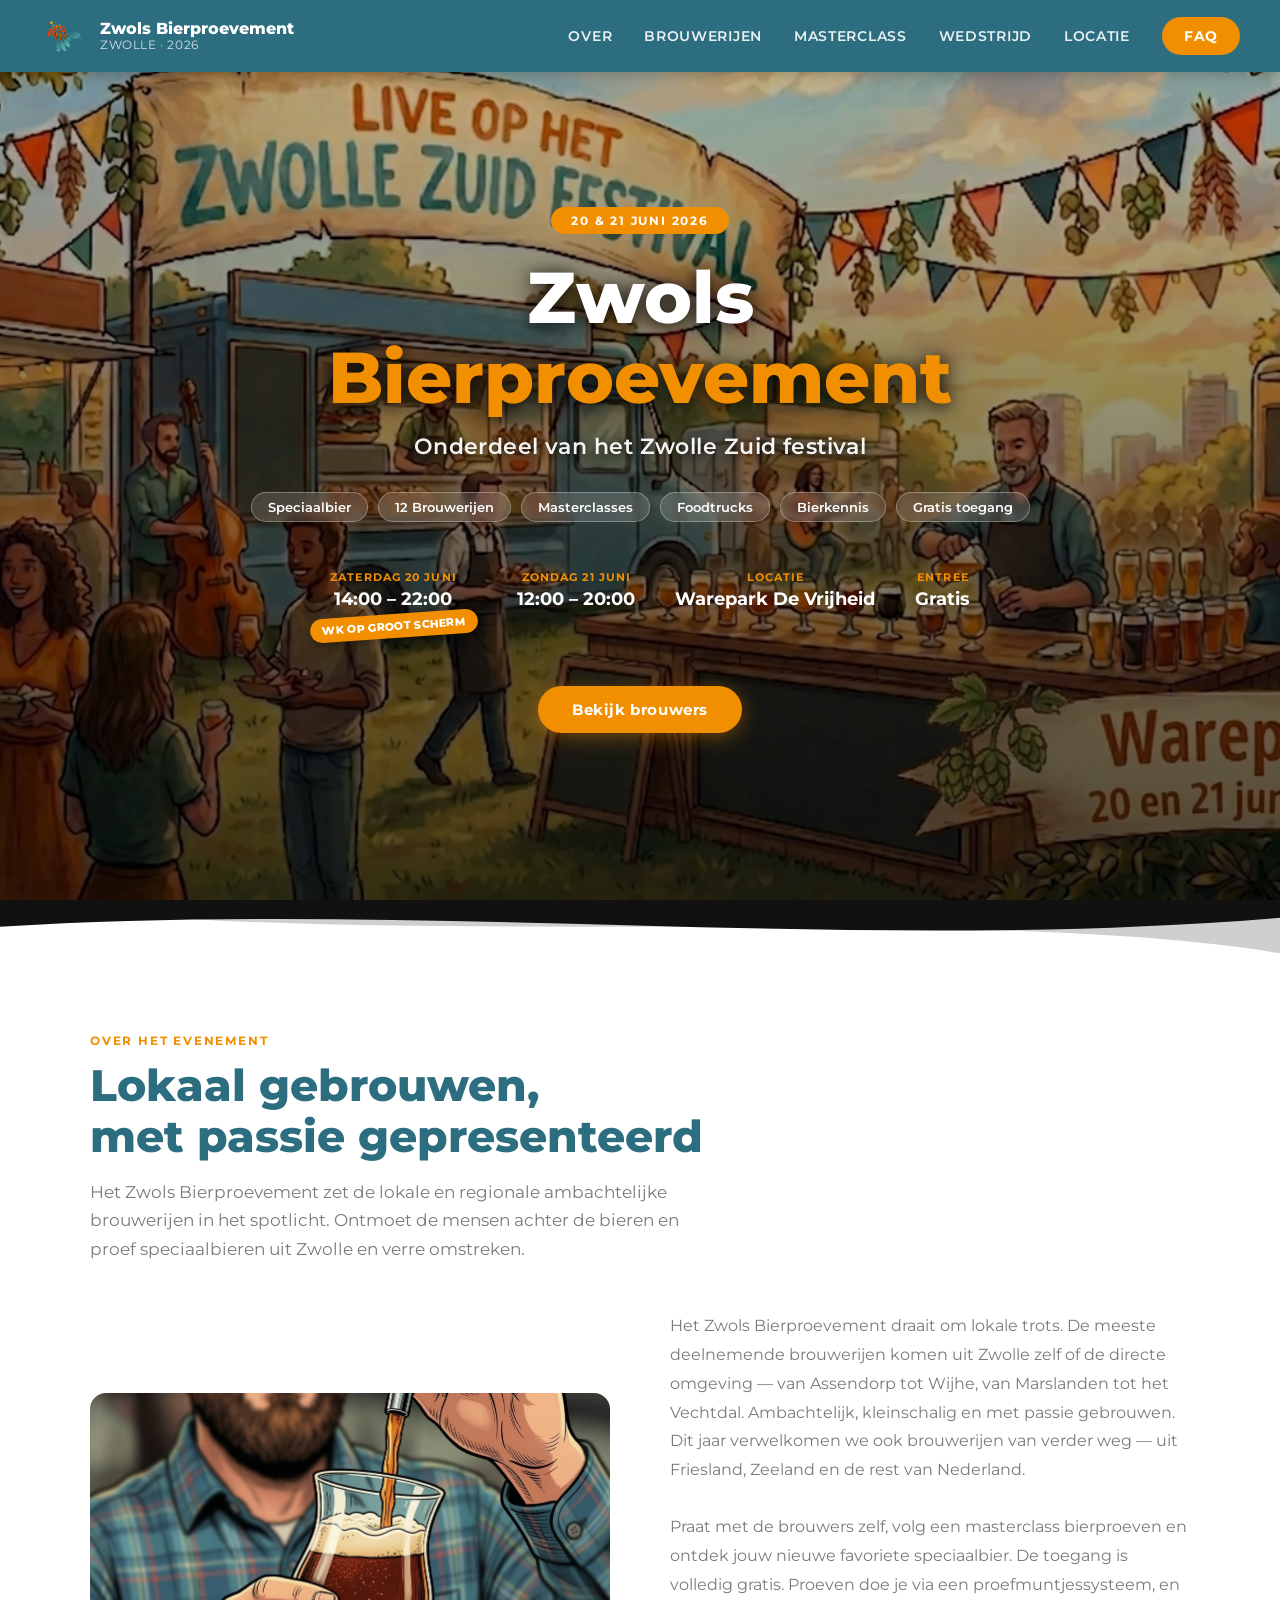
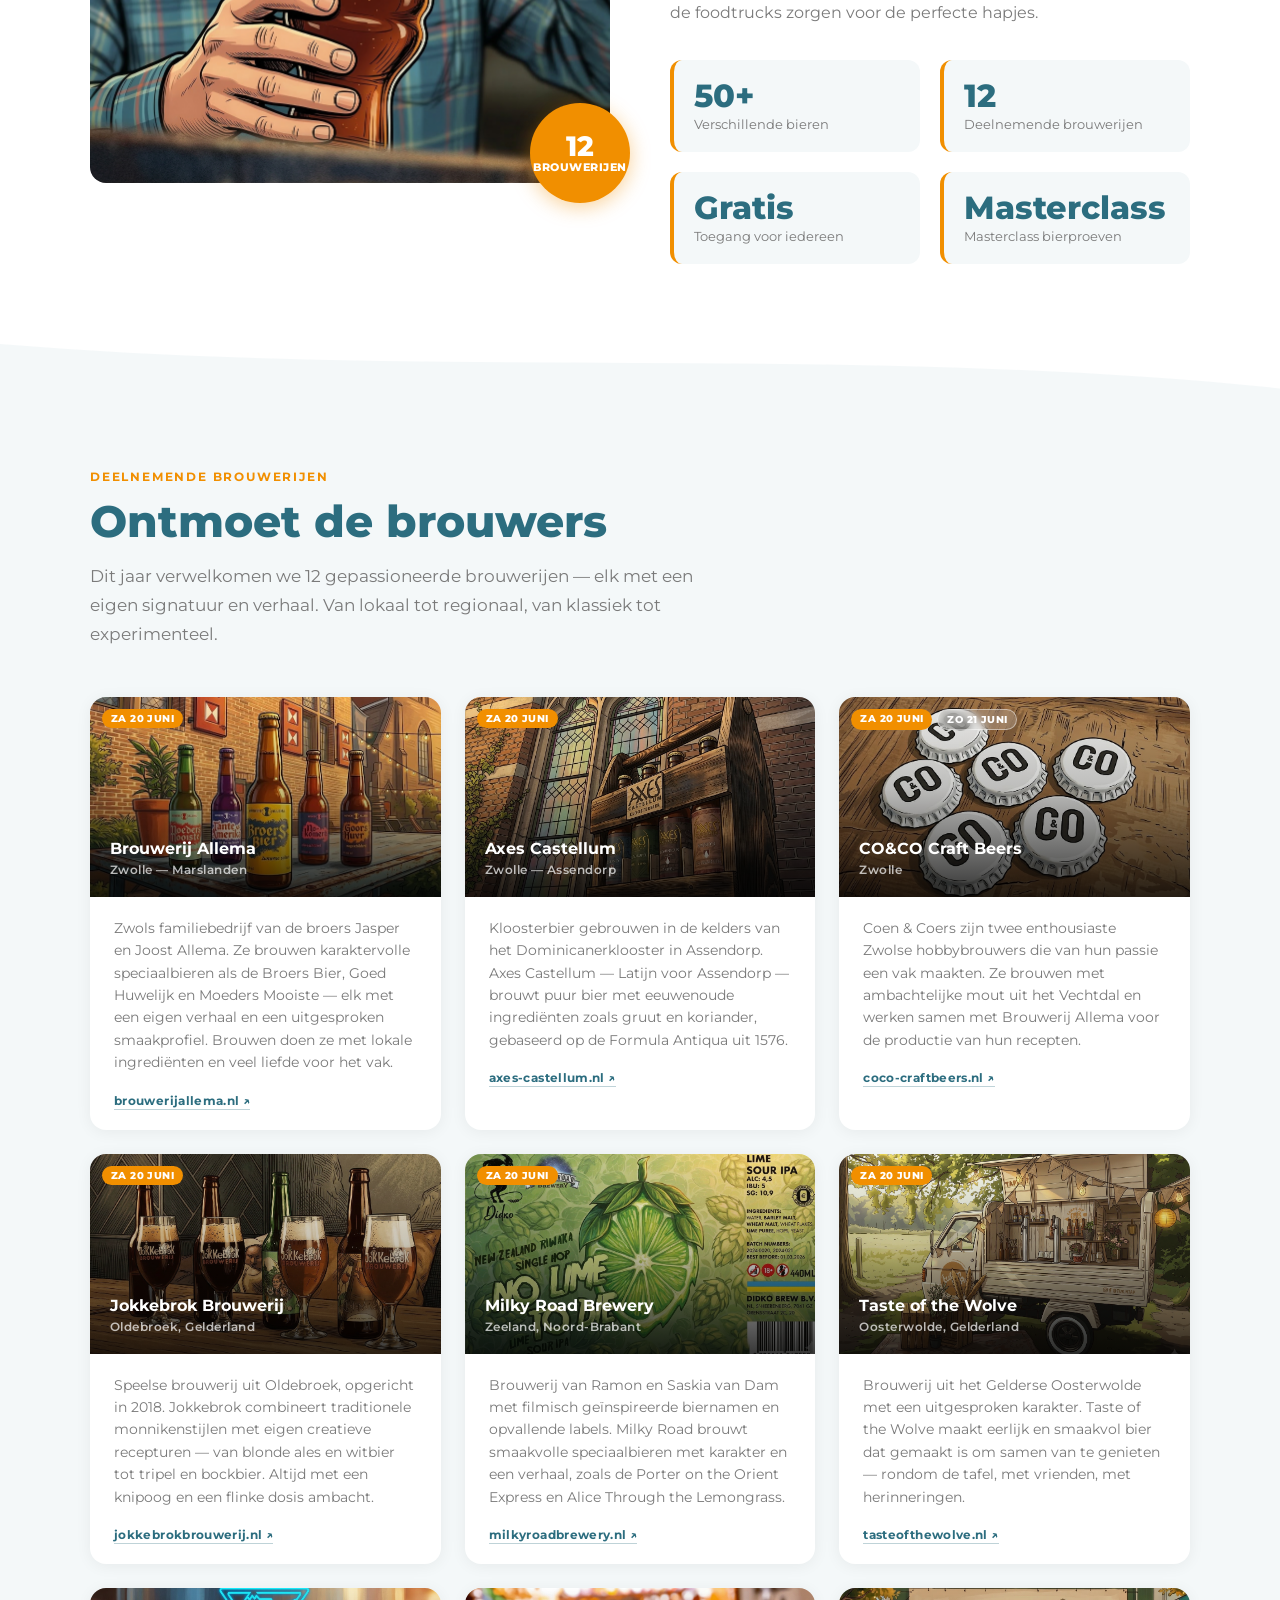
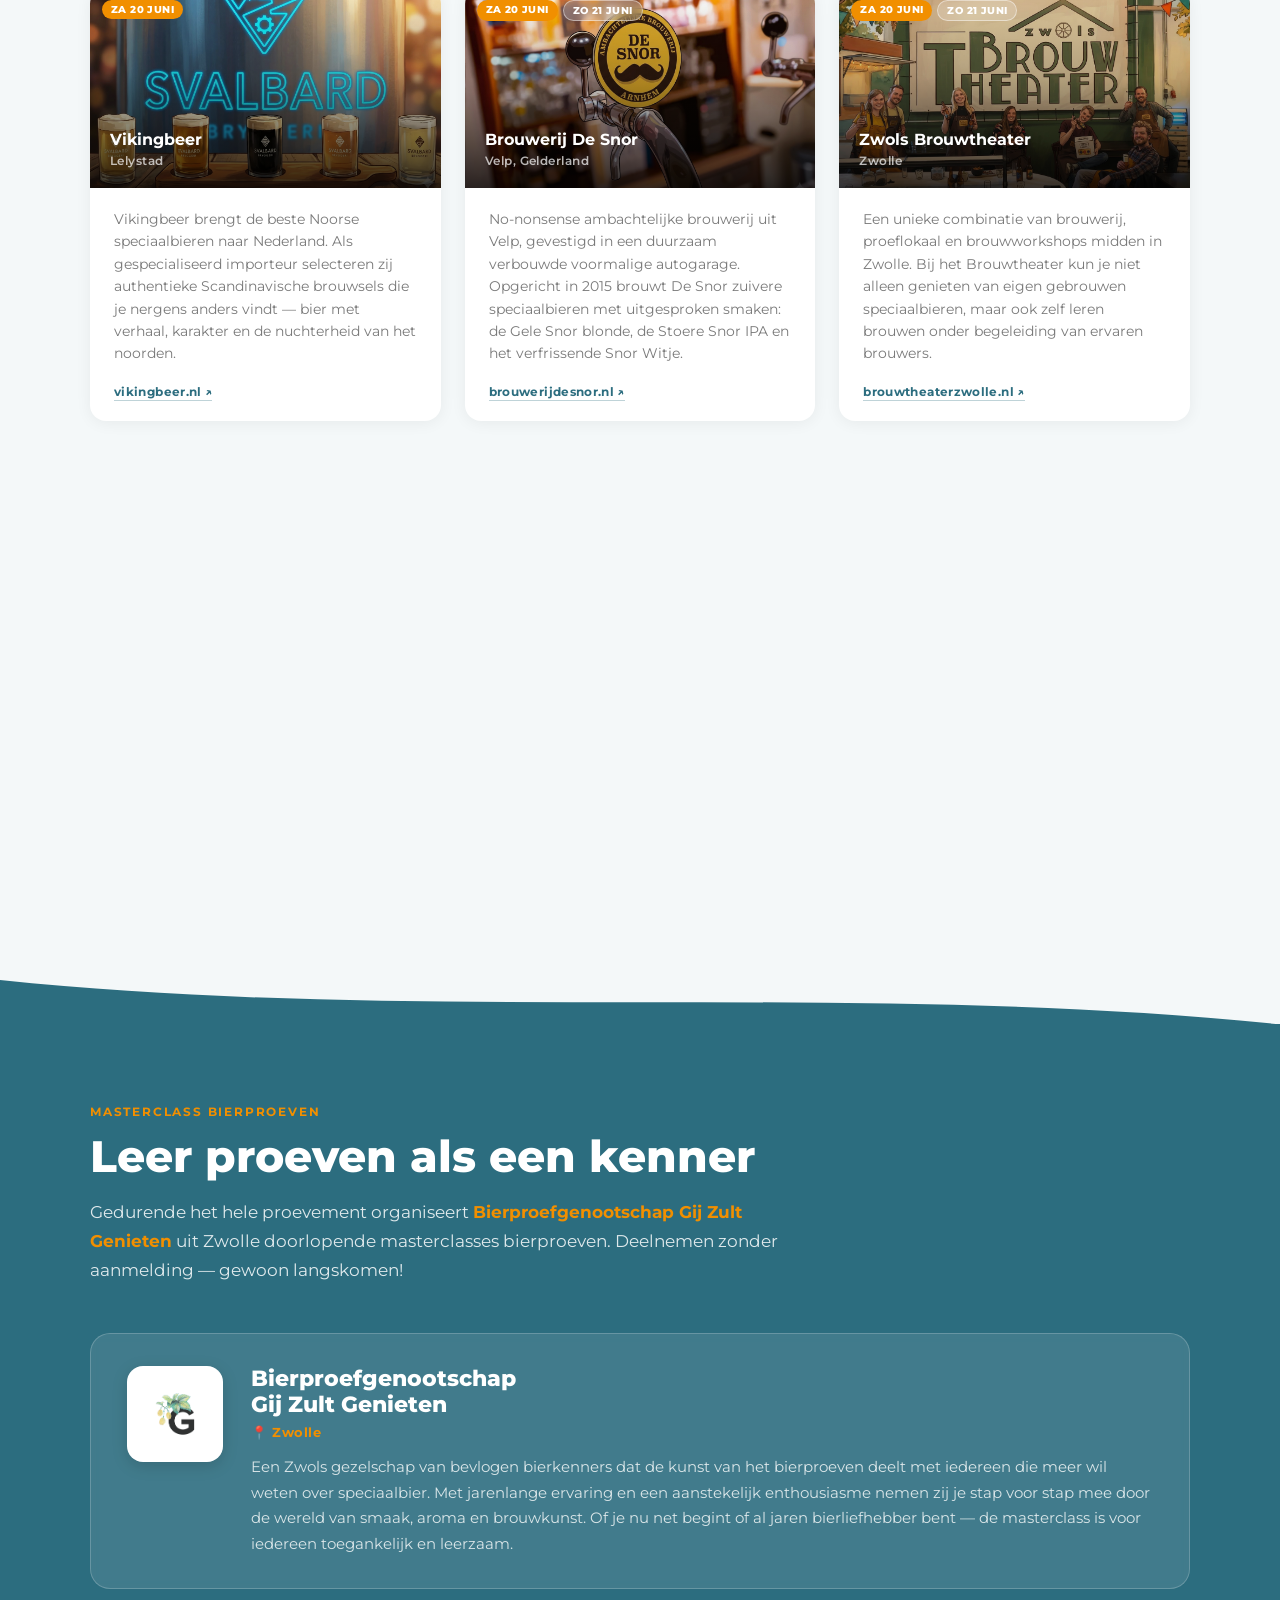
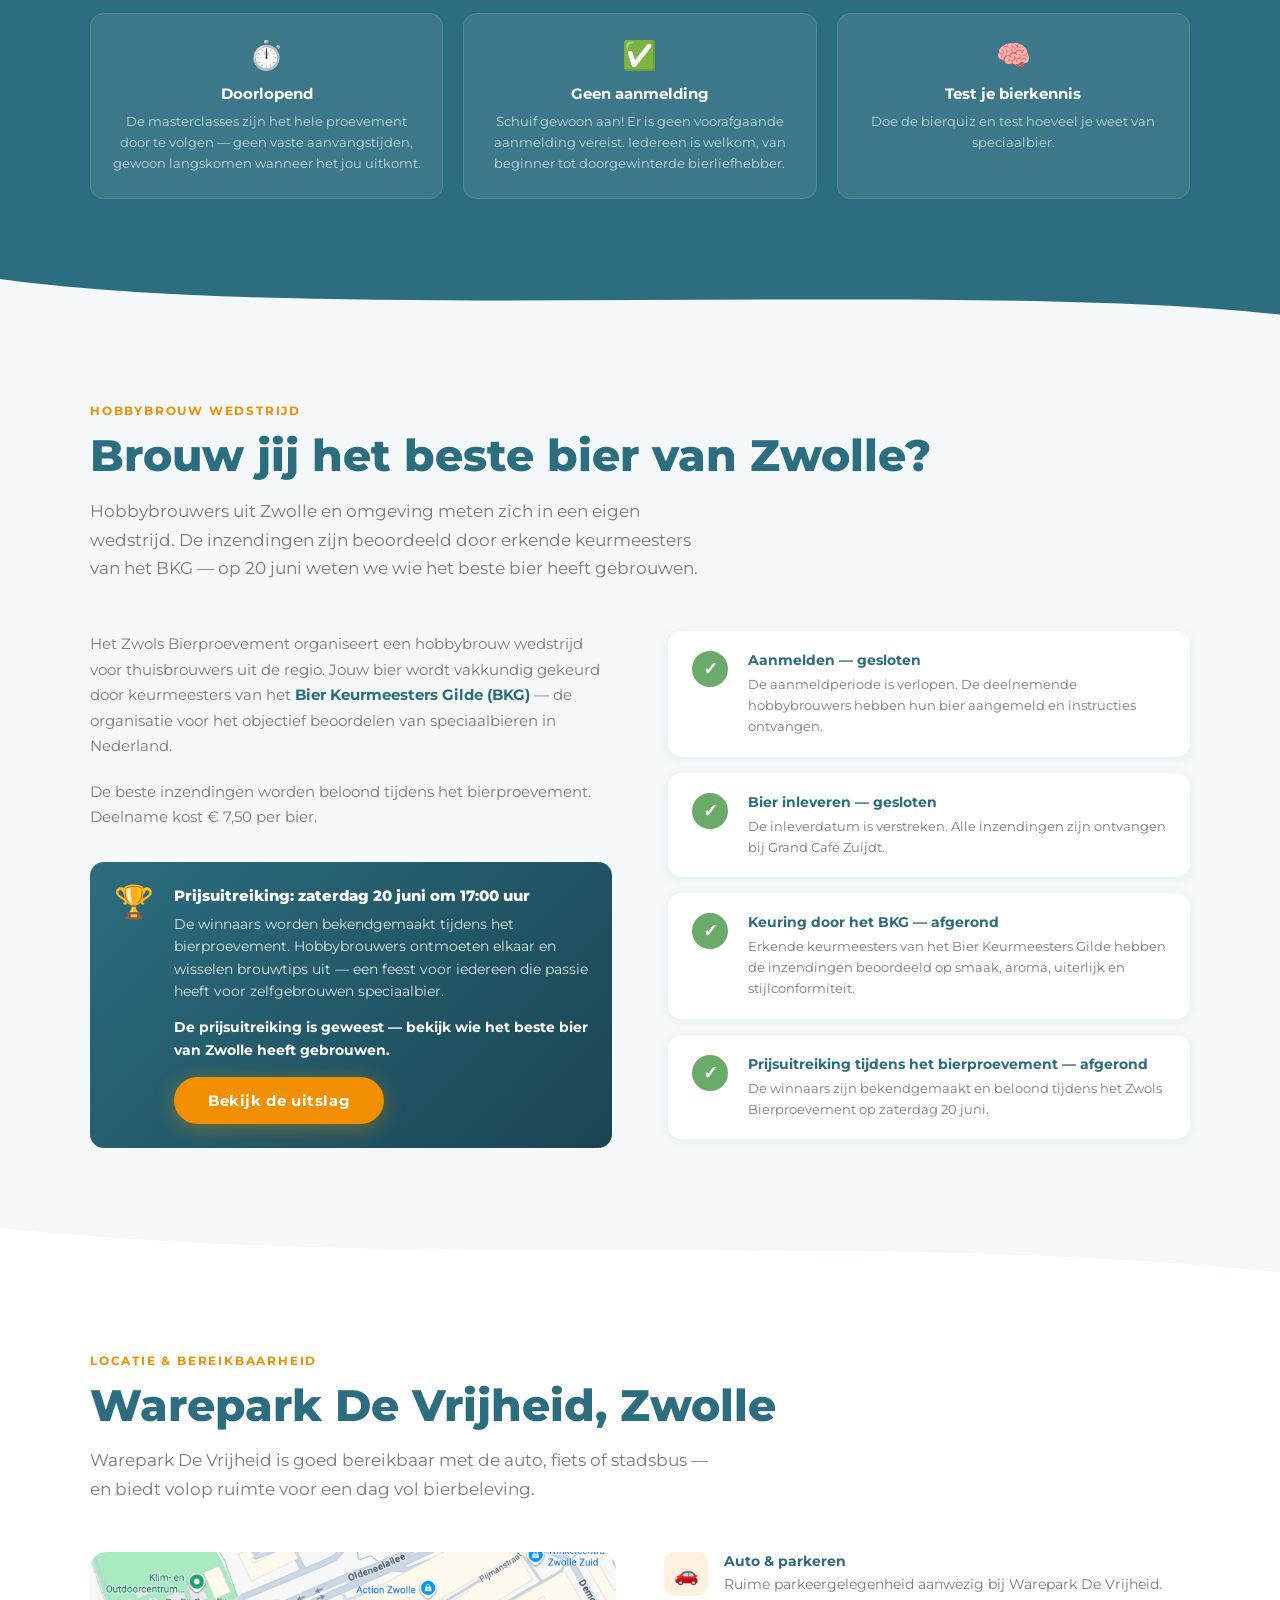
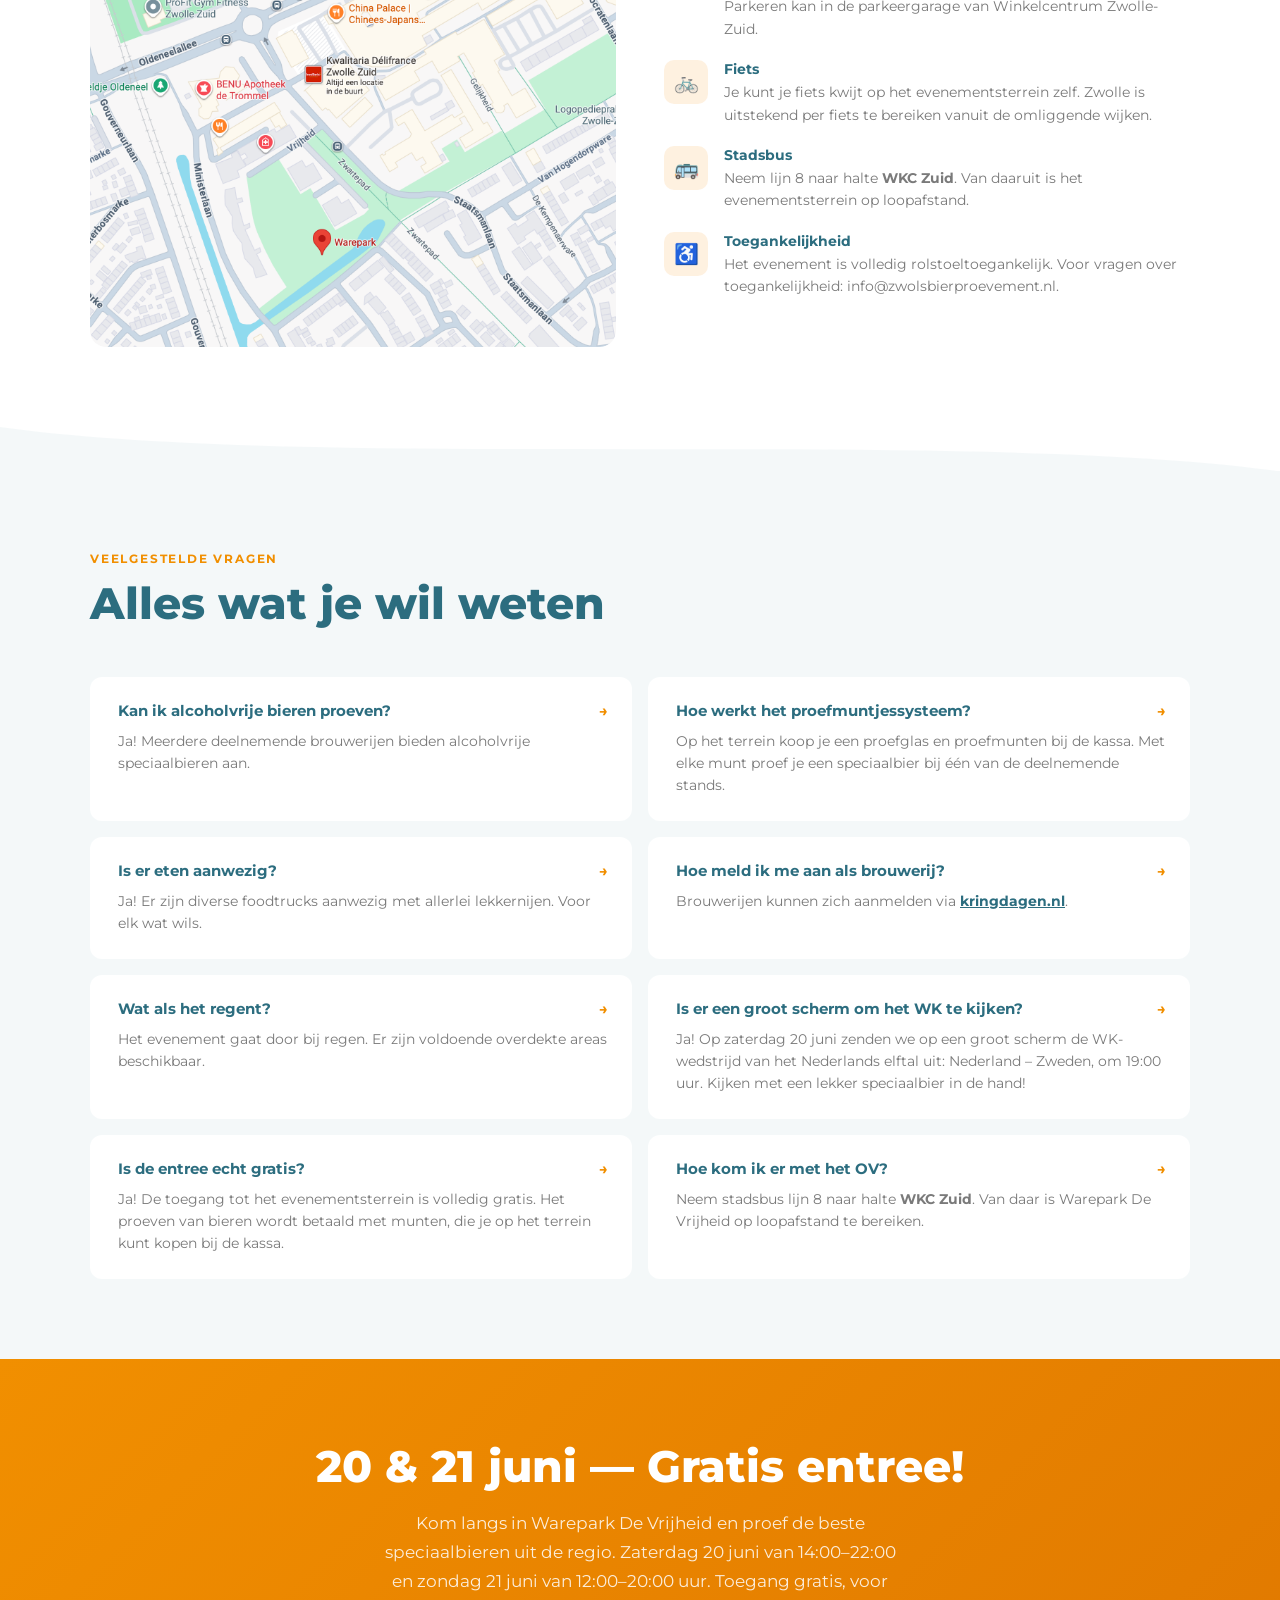
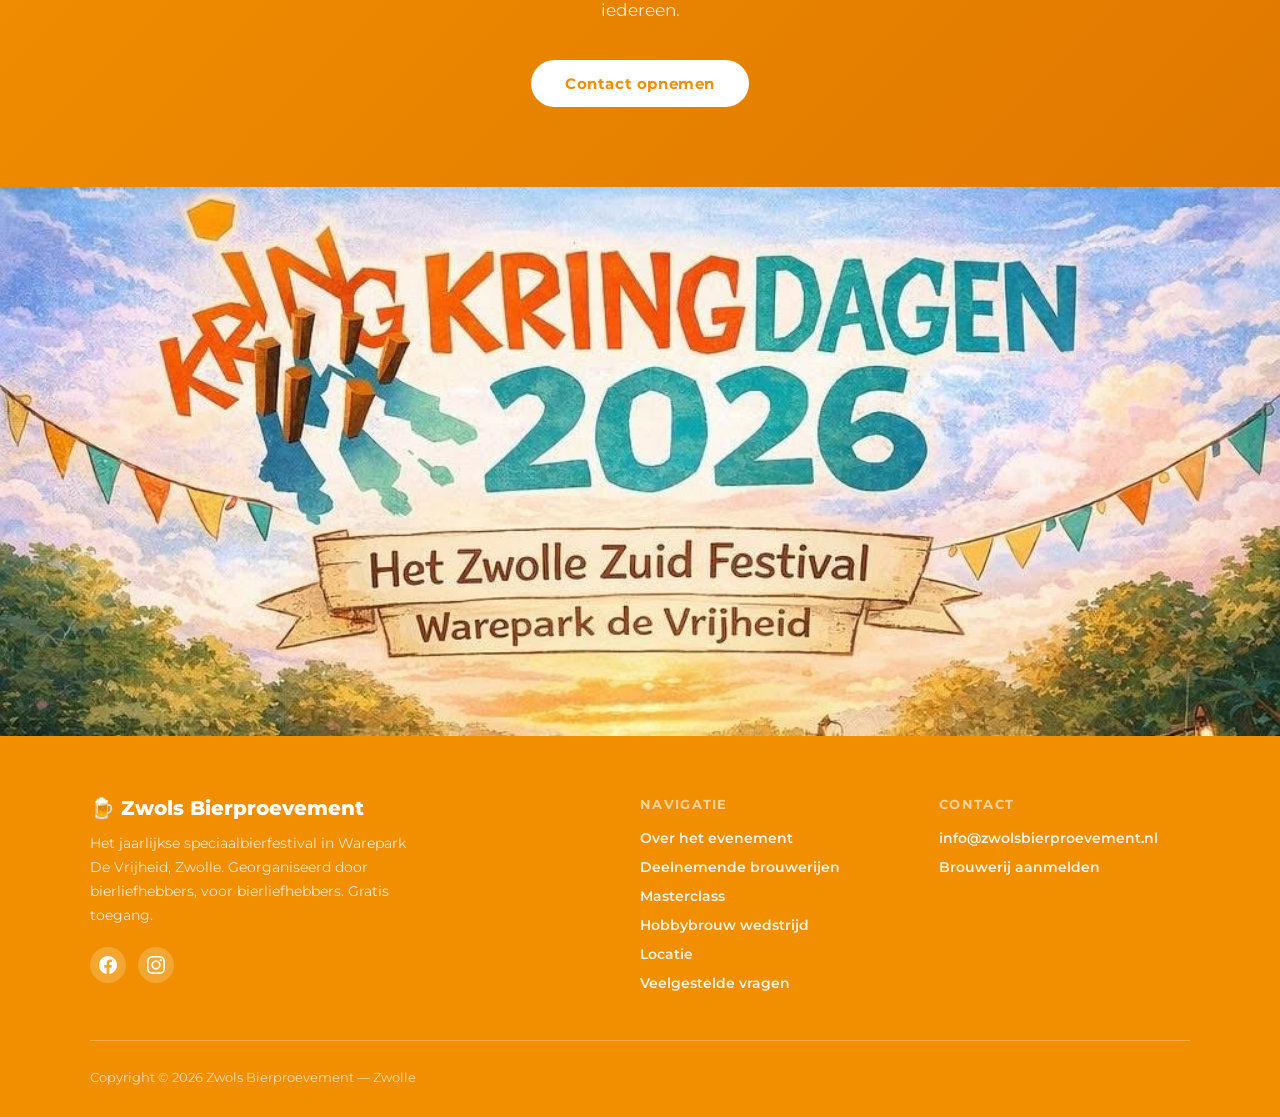
==== commit 15341be6: "Uitslag hobbybrouwwedstrijd gepubliceerd + link vanaf hoofdpagina - Nieuwe uitslagpagina (uitslag.ht" ====
--- a/index.html
+++ b/index.html
@@ -1370,6 +1370,8 @@
             <div>
               <div class="wedstrijd-highlight-title">Prijsuitreiking: zaterdag 20 juni om 17:00 uur</div>
               <p>De winnaars worden bekendgemaakt tijdens het bierproevement. Hobbybrouwers ontmoeten elkaar en wisselen brouwtips uit — een feest voor iedereen die passie heeft voor zelfgebrouwen speciaalbier.</p>
+              <p style="margin-top:14px;font-weight:700;color:var(--white)">De prijsuitreiking is geweest — bekijk wie het beste bier van Zwolle heeft gebrouwen.</p>
+              <a href="uitslag.html" class="btn btn-primary" style="margin-top:16px">Bekijk de uitslag</a>
             </div>
           </div>
         </div>
@@ -1396,11 +1398,11 @@
               <p>Erkende keurmeesters van het Bier Keurmeesters Gilde hebben de inzendingen beoordeeld op smaak, aroma, uiterlijk en stijlconformiteit.</p>
             </div>
           </div>
-          <div class="wstep">
-            <div class="wstep-num">4</div>
+          <div class="wstep wstep--done">
+            <div class="wstep-num">✓</div>
             <div>
-              <div class="wstep-title">Prijsuitreiking tijdens het bierproevement</div>
-              <p>De winnaars worden bekendgemaakt en beloond tijdens het Zwols Bierproevement op zaterdag 20 juni.</p>
+              <div class="wstep-title">Prijsuitreiking tijdens het bierproevement — afgerond</div>
+              <p>De winnaars zijn bekendgemaakt en beloond tijdens het Zwols Bierproevement op zaterdag 20 juni.</p>
             </div>
           </div>
         </div>
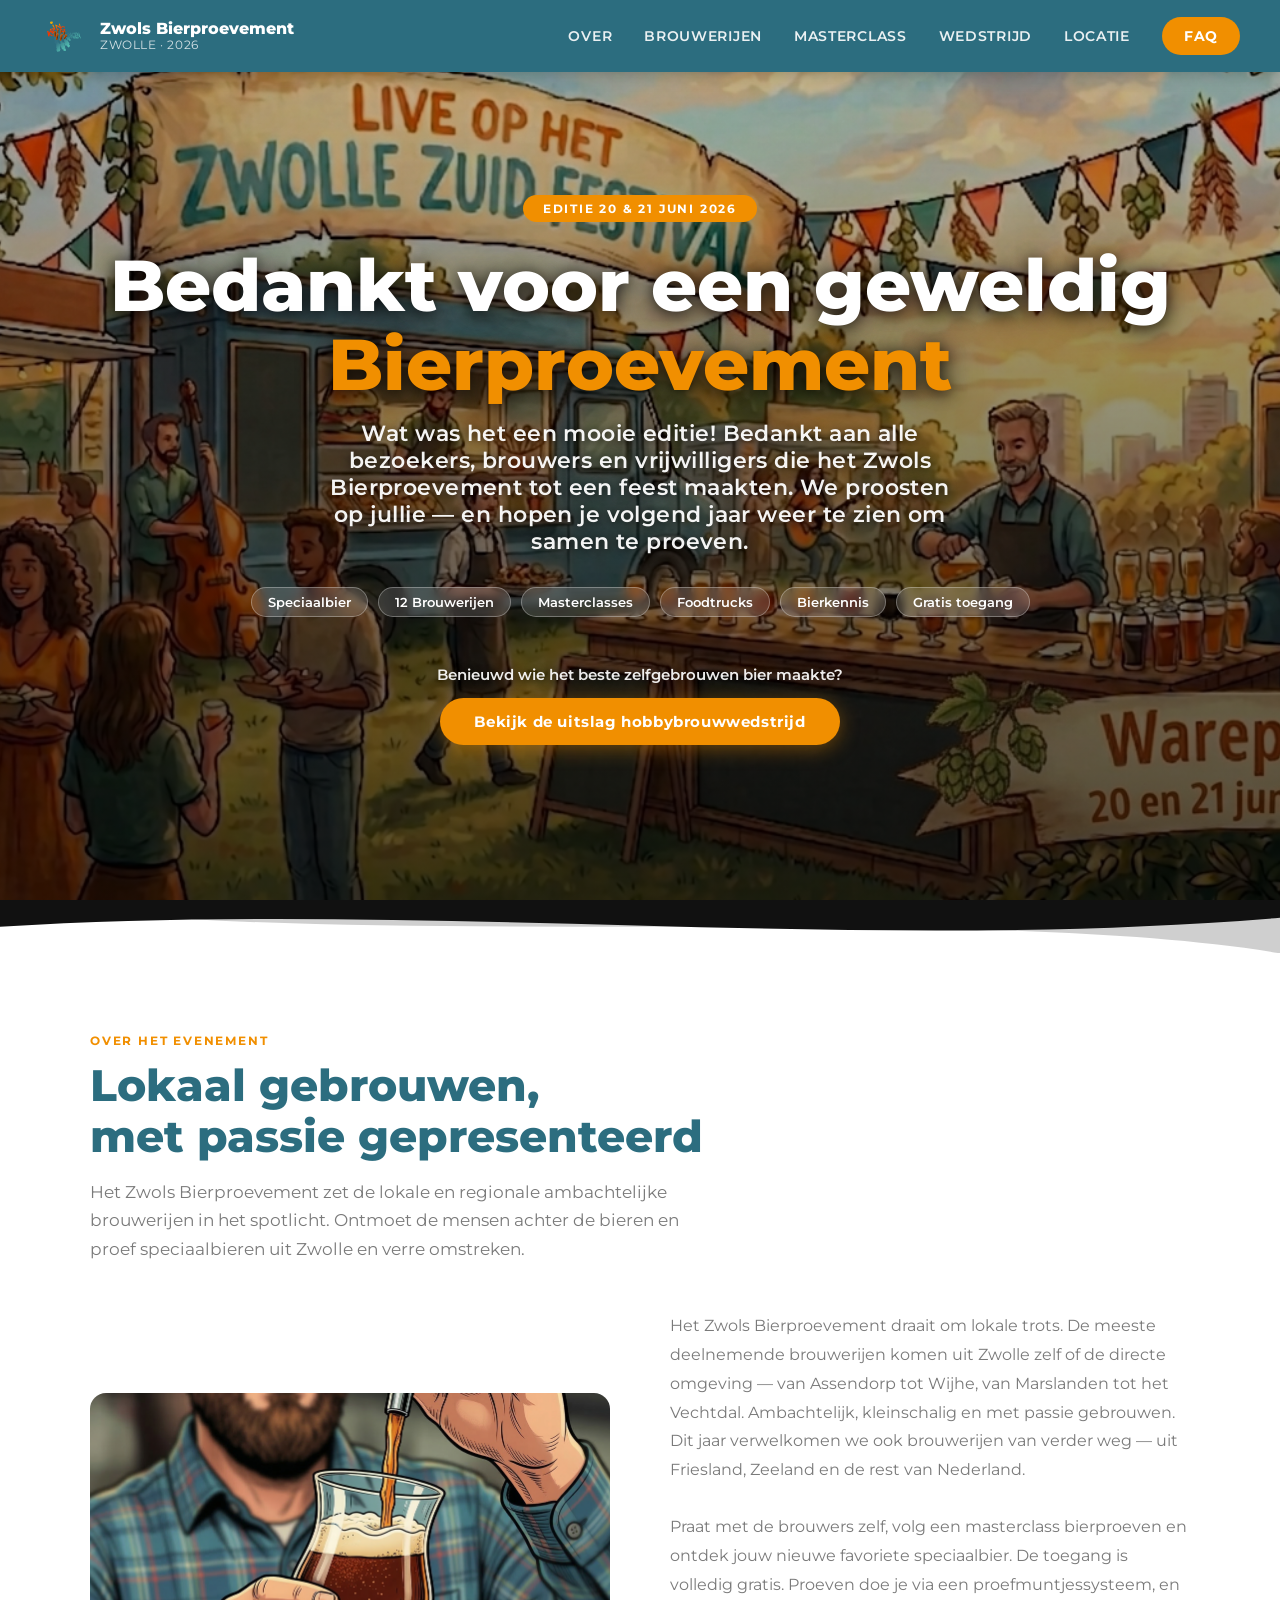
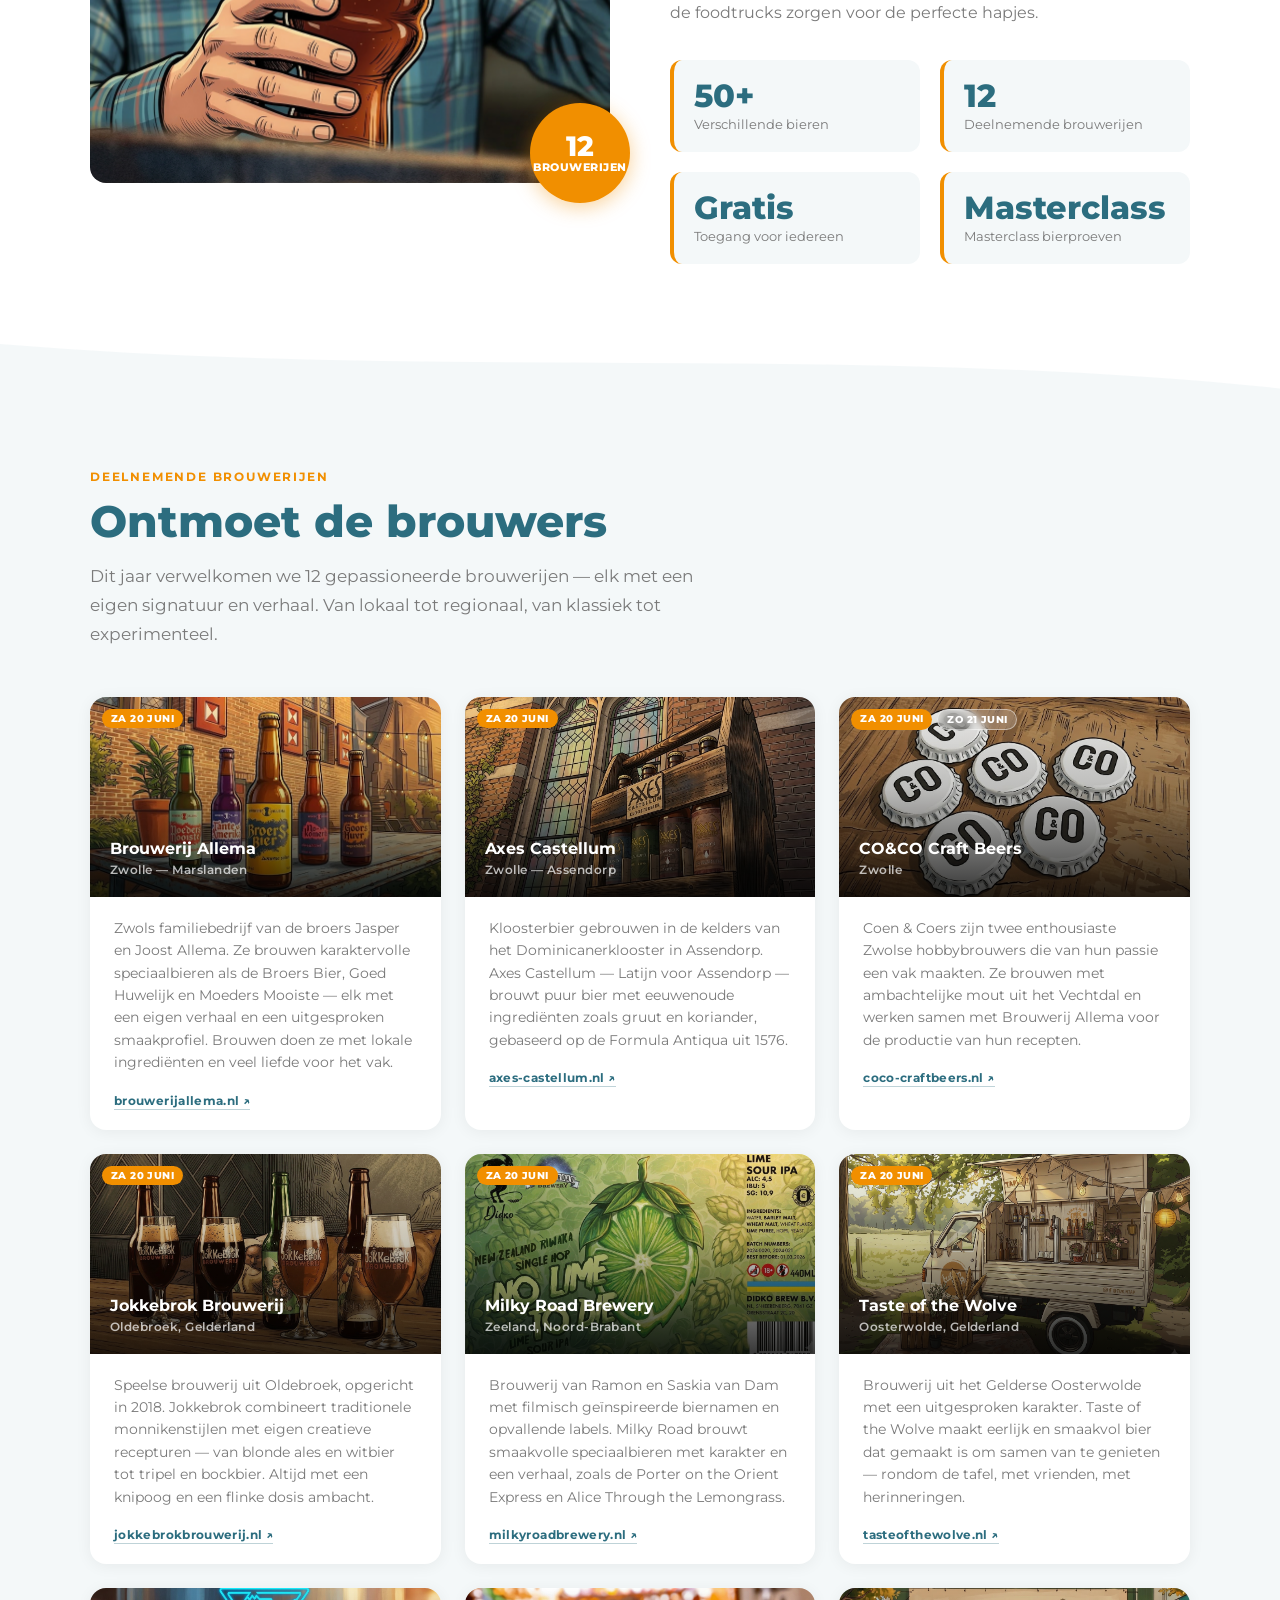
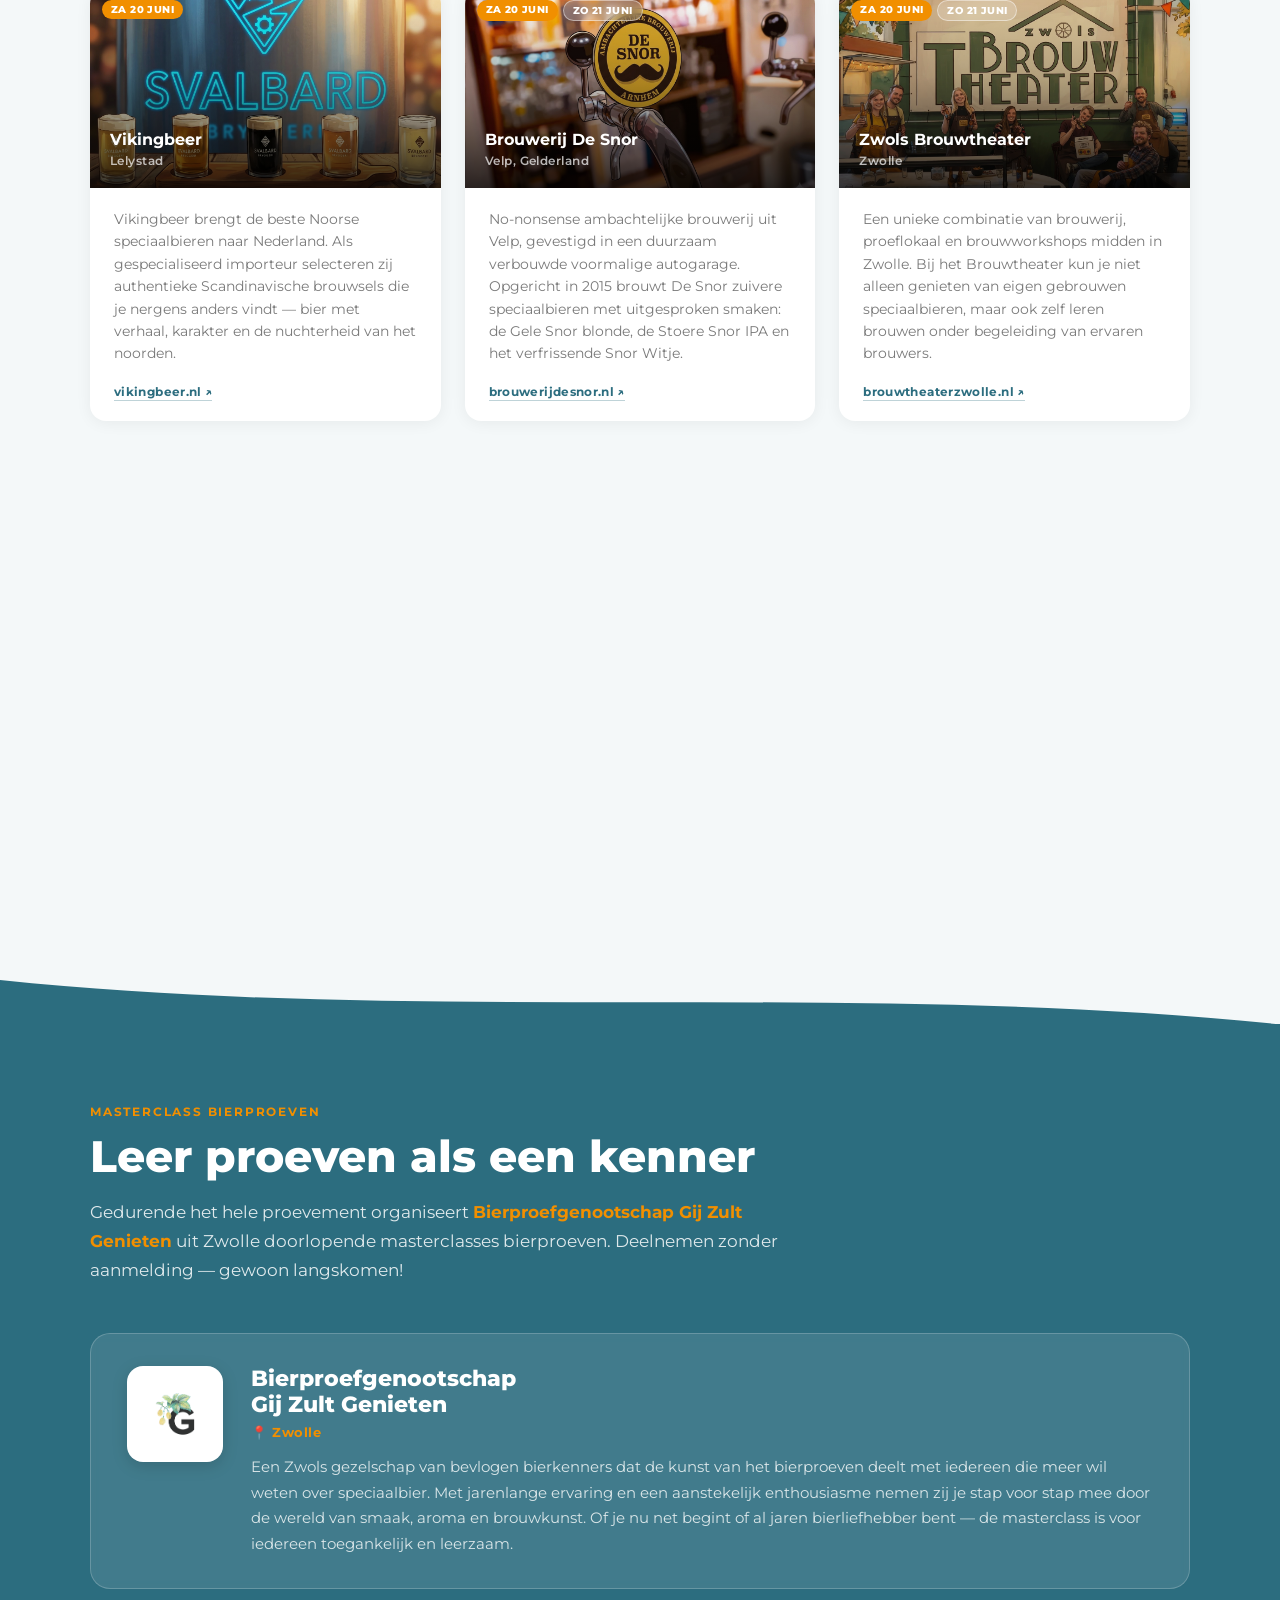
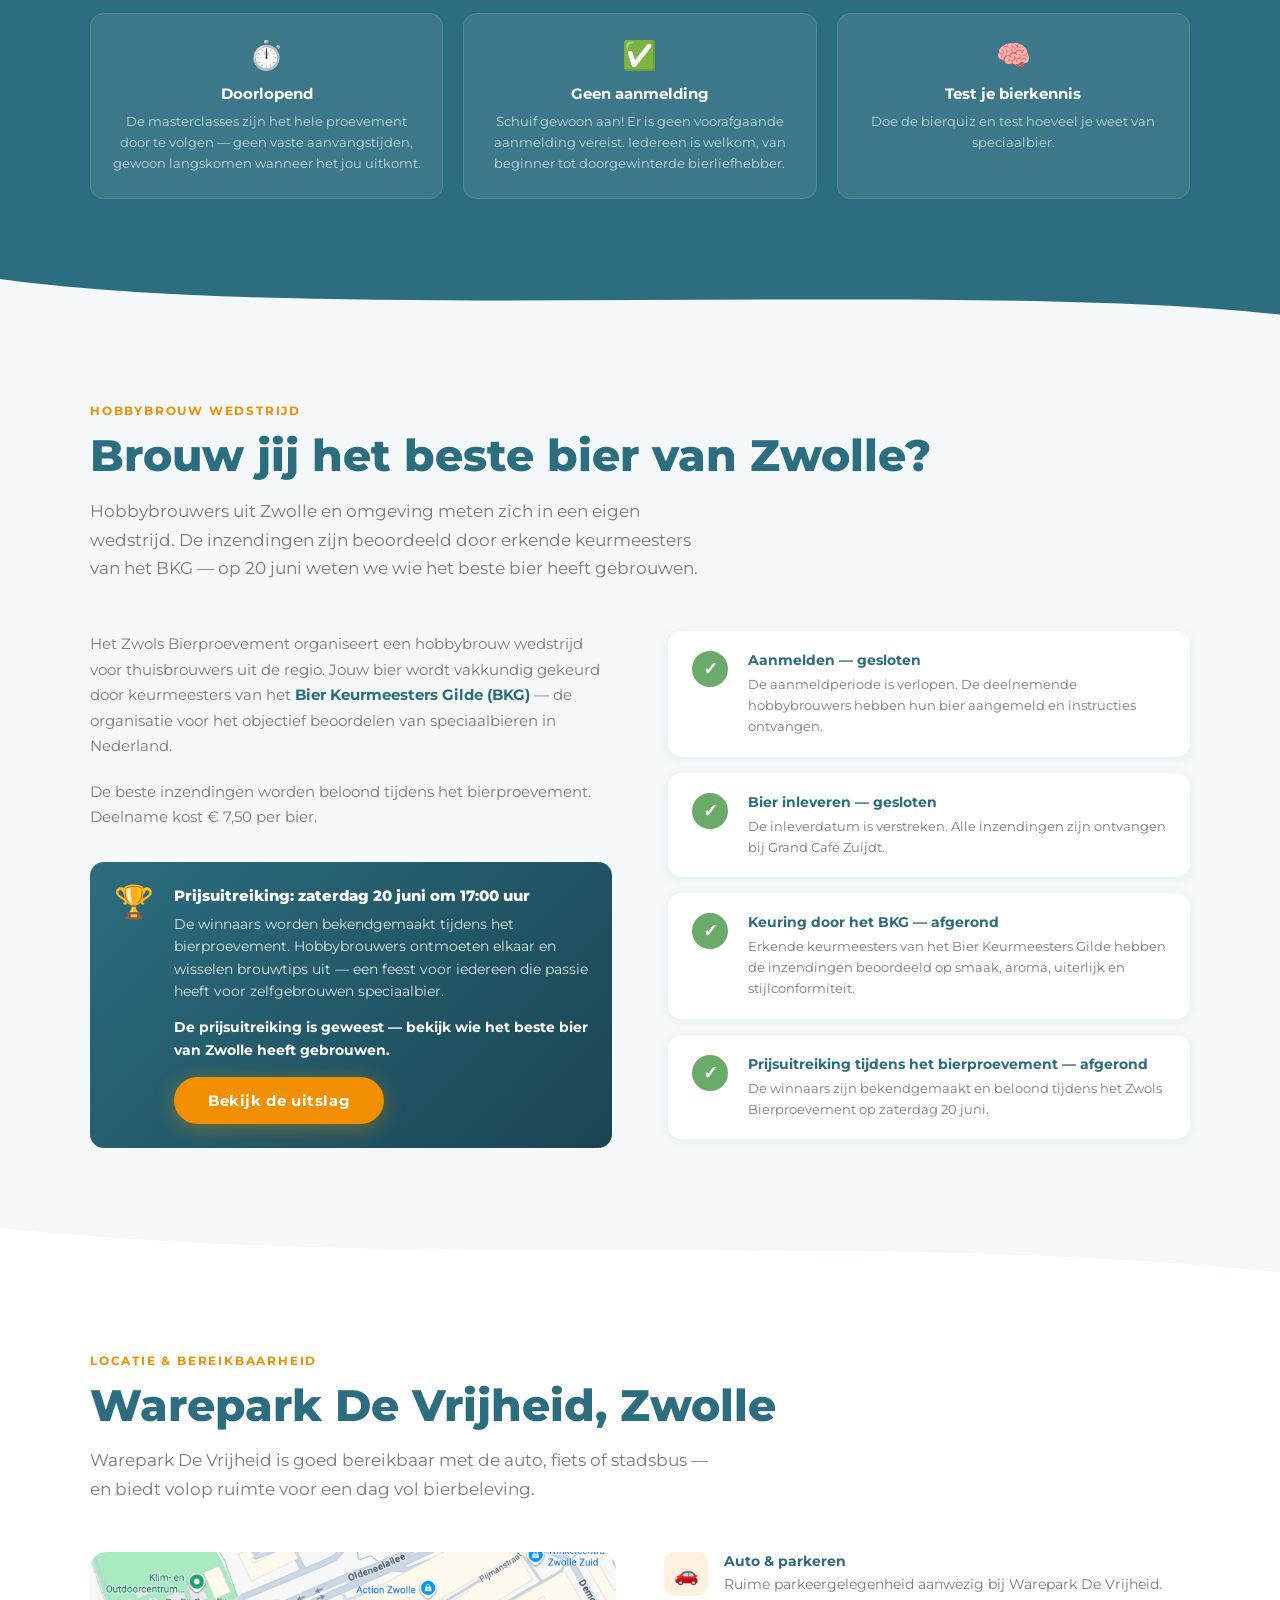
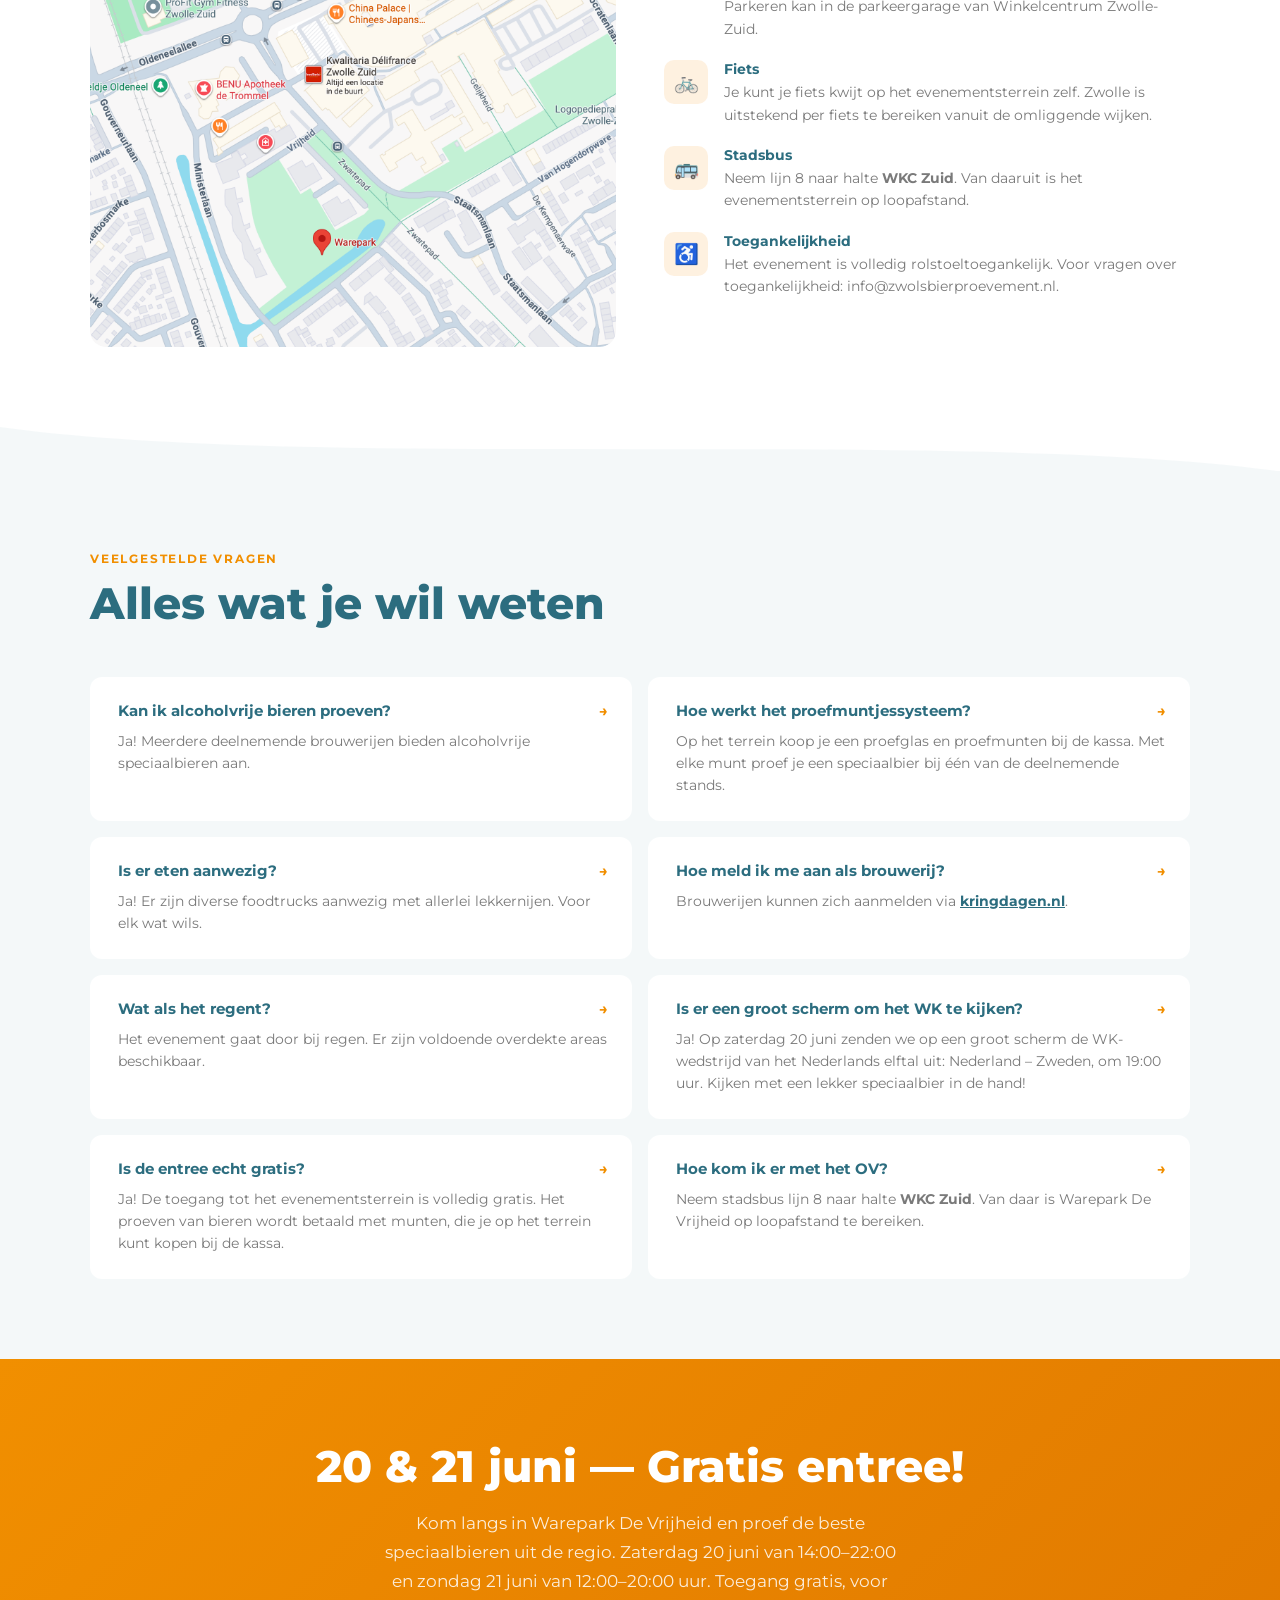
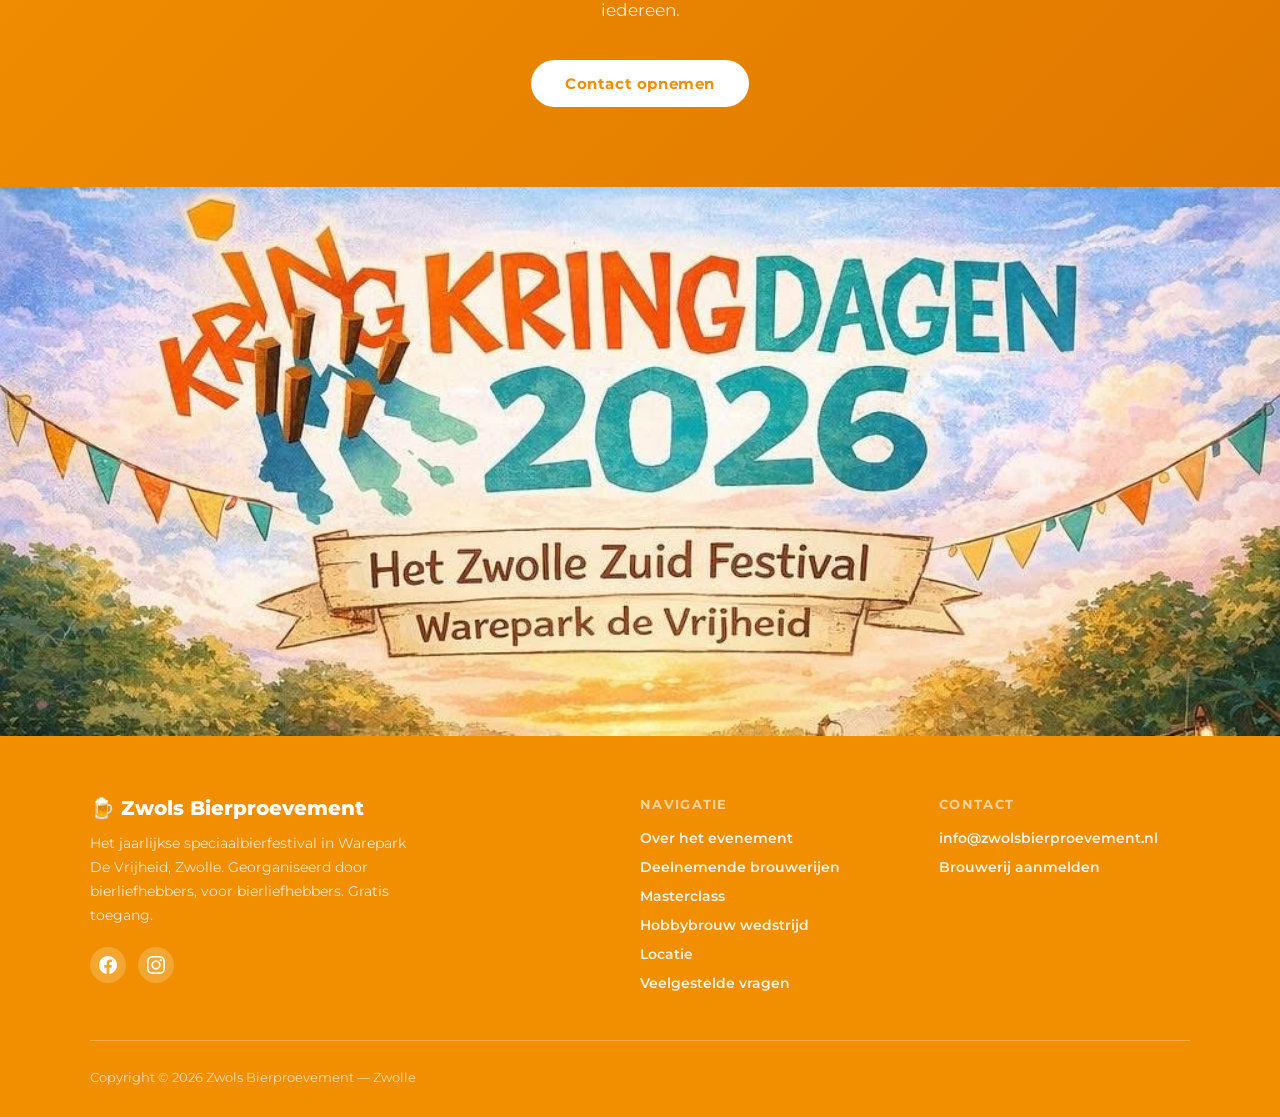
==== commit 76683a56: "Hero omgezet naar bedankboodschap + uitnodiging volgend jaar, knop naar uitslag Co-Authored-By: Clau" ====
--- a/index.html
+++ b/index.html
@@ -1006,9 +1006,9 @@
 
   <!-- HERO -->
   <section class="hero">
-    <div class="hero-badge">20 &amp; 21 juni 2026</div>
-    <h1>Zwols<br><em>Bierproevement</em></h1>
-    <p class="hero-sub">Onderdeel van het Zwolle Zuid festival</p>
+    <div class="hero-badge">Editie 20 &amp; 21 juni 2026</div>
+    <h1>Bedankt voor een geweldig<br><em>Bierproevement</em></h1>
+    <p class="hero-sub" style="max-width:640px;margin-left:auto;margin-right:auto">Wat was het een mooie editie! Bedankt aan alle bezoekers, brouwers en vrijwilligers die het Zwols Bierproevement tot een feest maakten. We proosten op jullie — en hopen je volgend jaar weer te zien om samen te proeven.</p>
 
     <div class="hero-tags">
       <span>Speciaalbier</span>
@@ -1019,28 +1019,9 @@
       <span>Gratis toegang</span>
     </div>
 
-    <div class="hero-info">
-      <div class="hero-info-block">
-        <div class="label">Zaterdag 20 juni</div>
-        <div class="value">14:00 – 22:00</div>
-        <div class="hero-sticker">WK op groot scherm</div>
-      </div>
-      <div class="hero-info-block">
-        <div class="label">Zondag 21 juni</div>
-        <div class="value">12:00 – 20:00</div>
-      </div>
-      <div class="hero-info-block">
-        <div class="label">Locatie</div>
-        <div class="value">Warepark De Vrijheid</div>
-      </div>
-      <div class="hero-info-block">
-        <div class="label">Entree</div>
-        <div class="value">Gratis</div>
-      </div>
-    </div>
-
+    <p style="color:rgba(255,255,255,.92);font-size:15px;font-weight:600;margin-bottom:14px;text-shadow:0 1px 8px rgba(0,0,0,.7)">Benieuwd wie het beste zelfgebrouwen bier maakte?</p>
     <div class="hero-cta">
-      <a href="#brouwerijen" class="btn btn-primary">Bekijk brouwers</a>
+      <a href="uitslag.html" class="btn btn-primary">Bekijk de uitslag hobbybrouwwedstrijd</a>
     </div>
   </section>
 
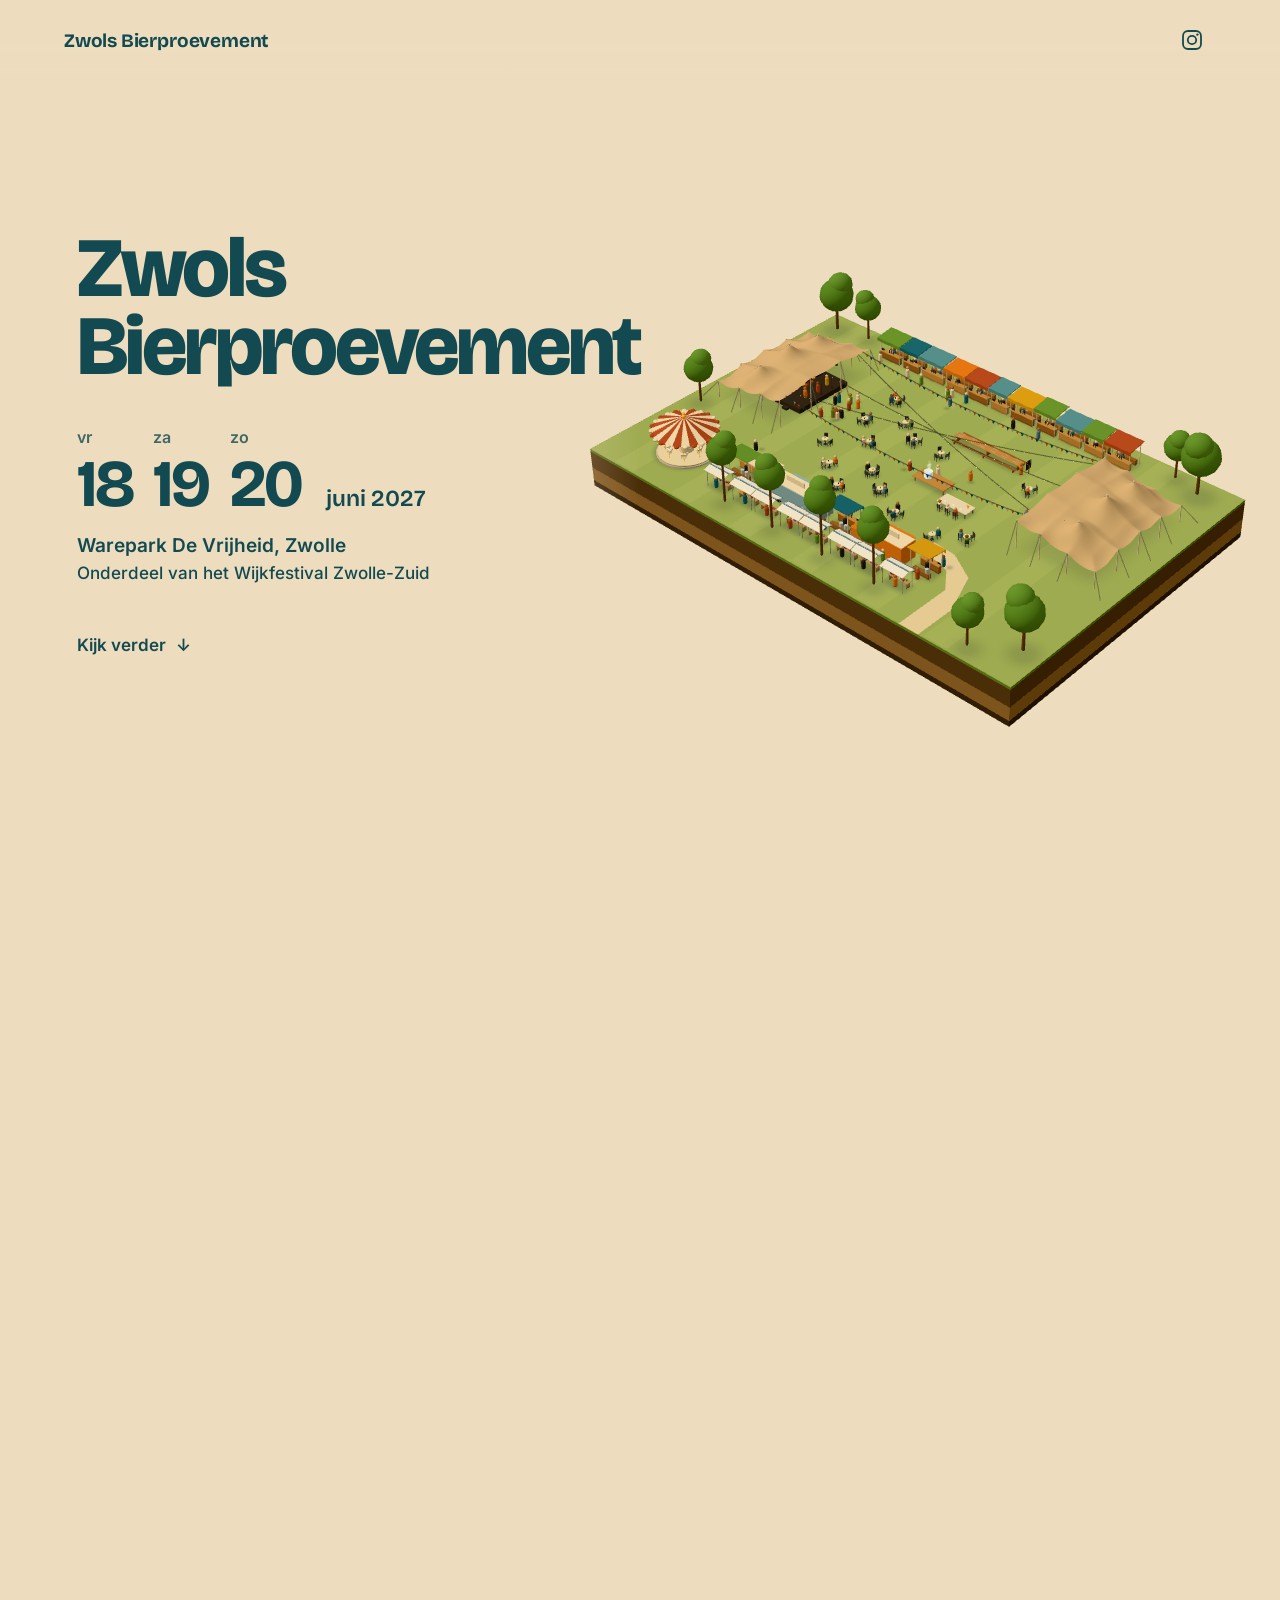
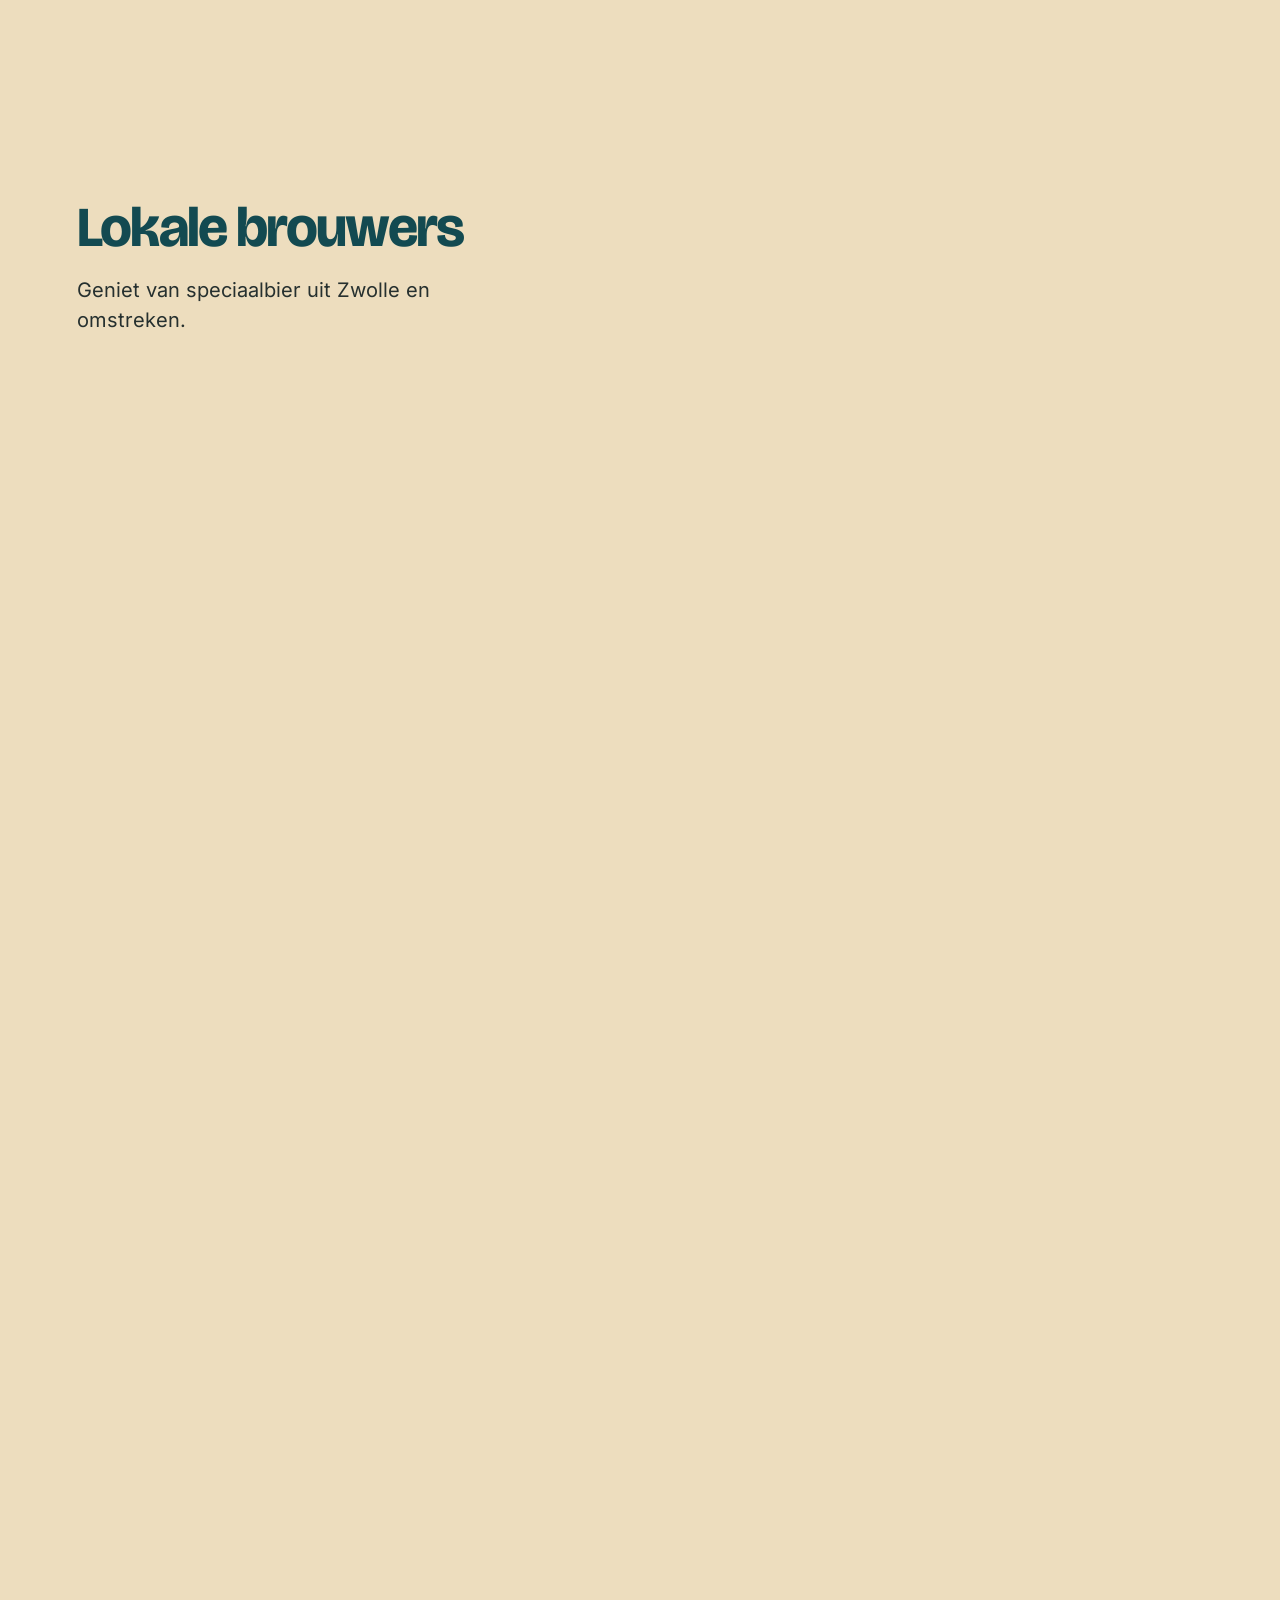
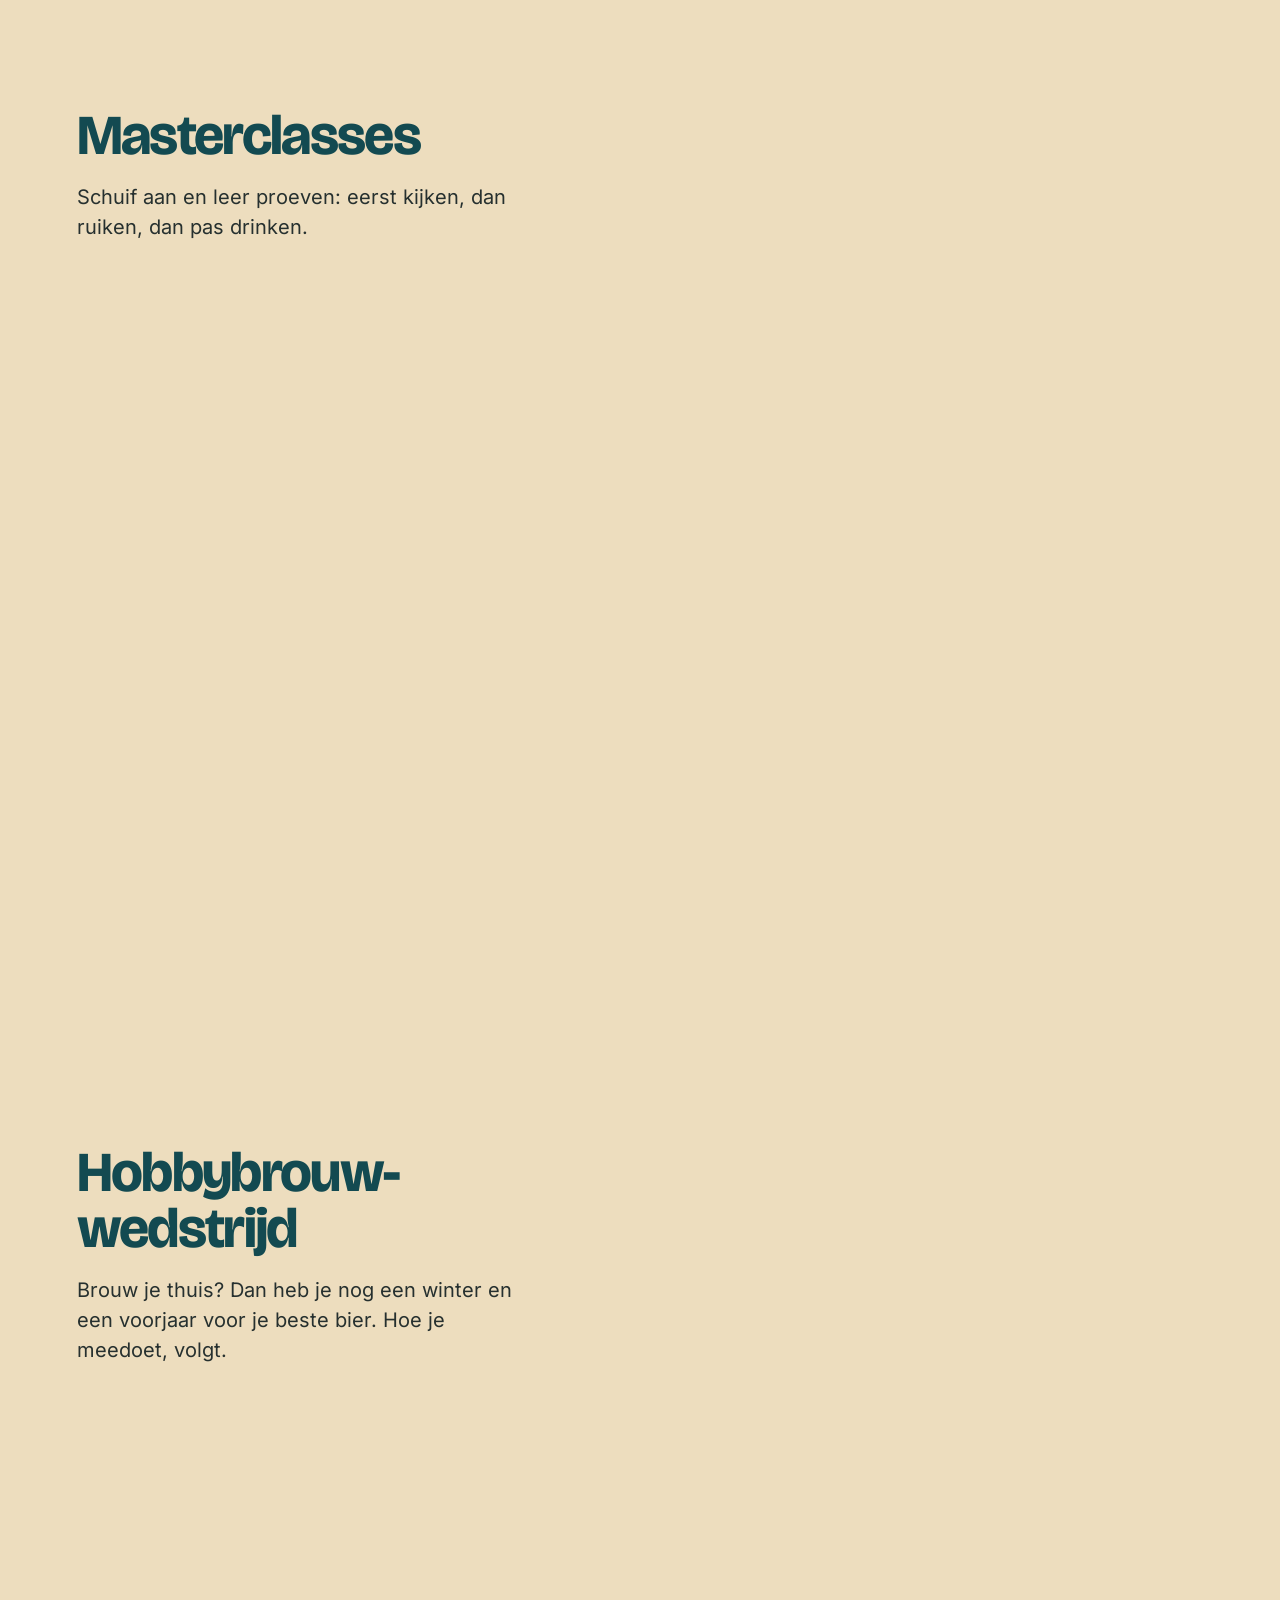
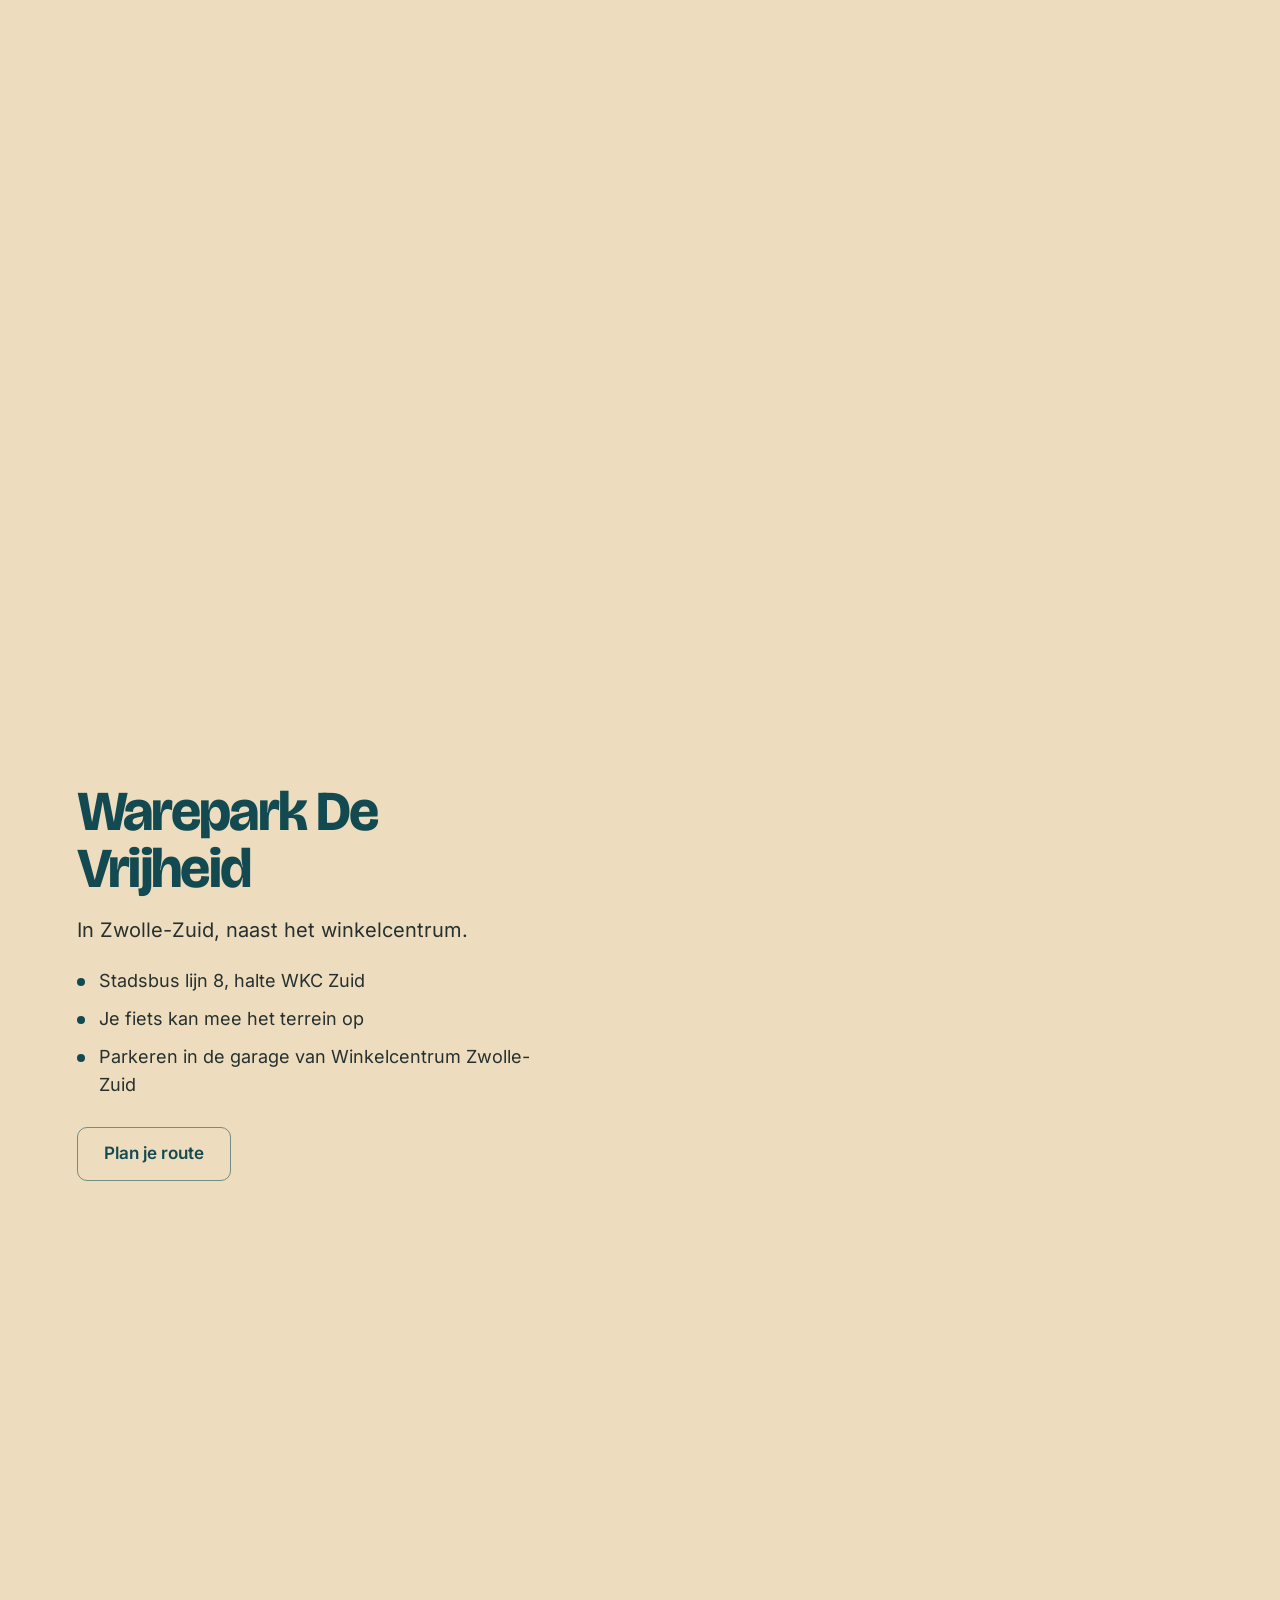
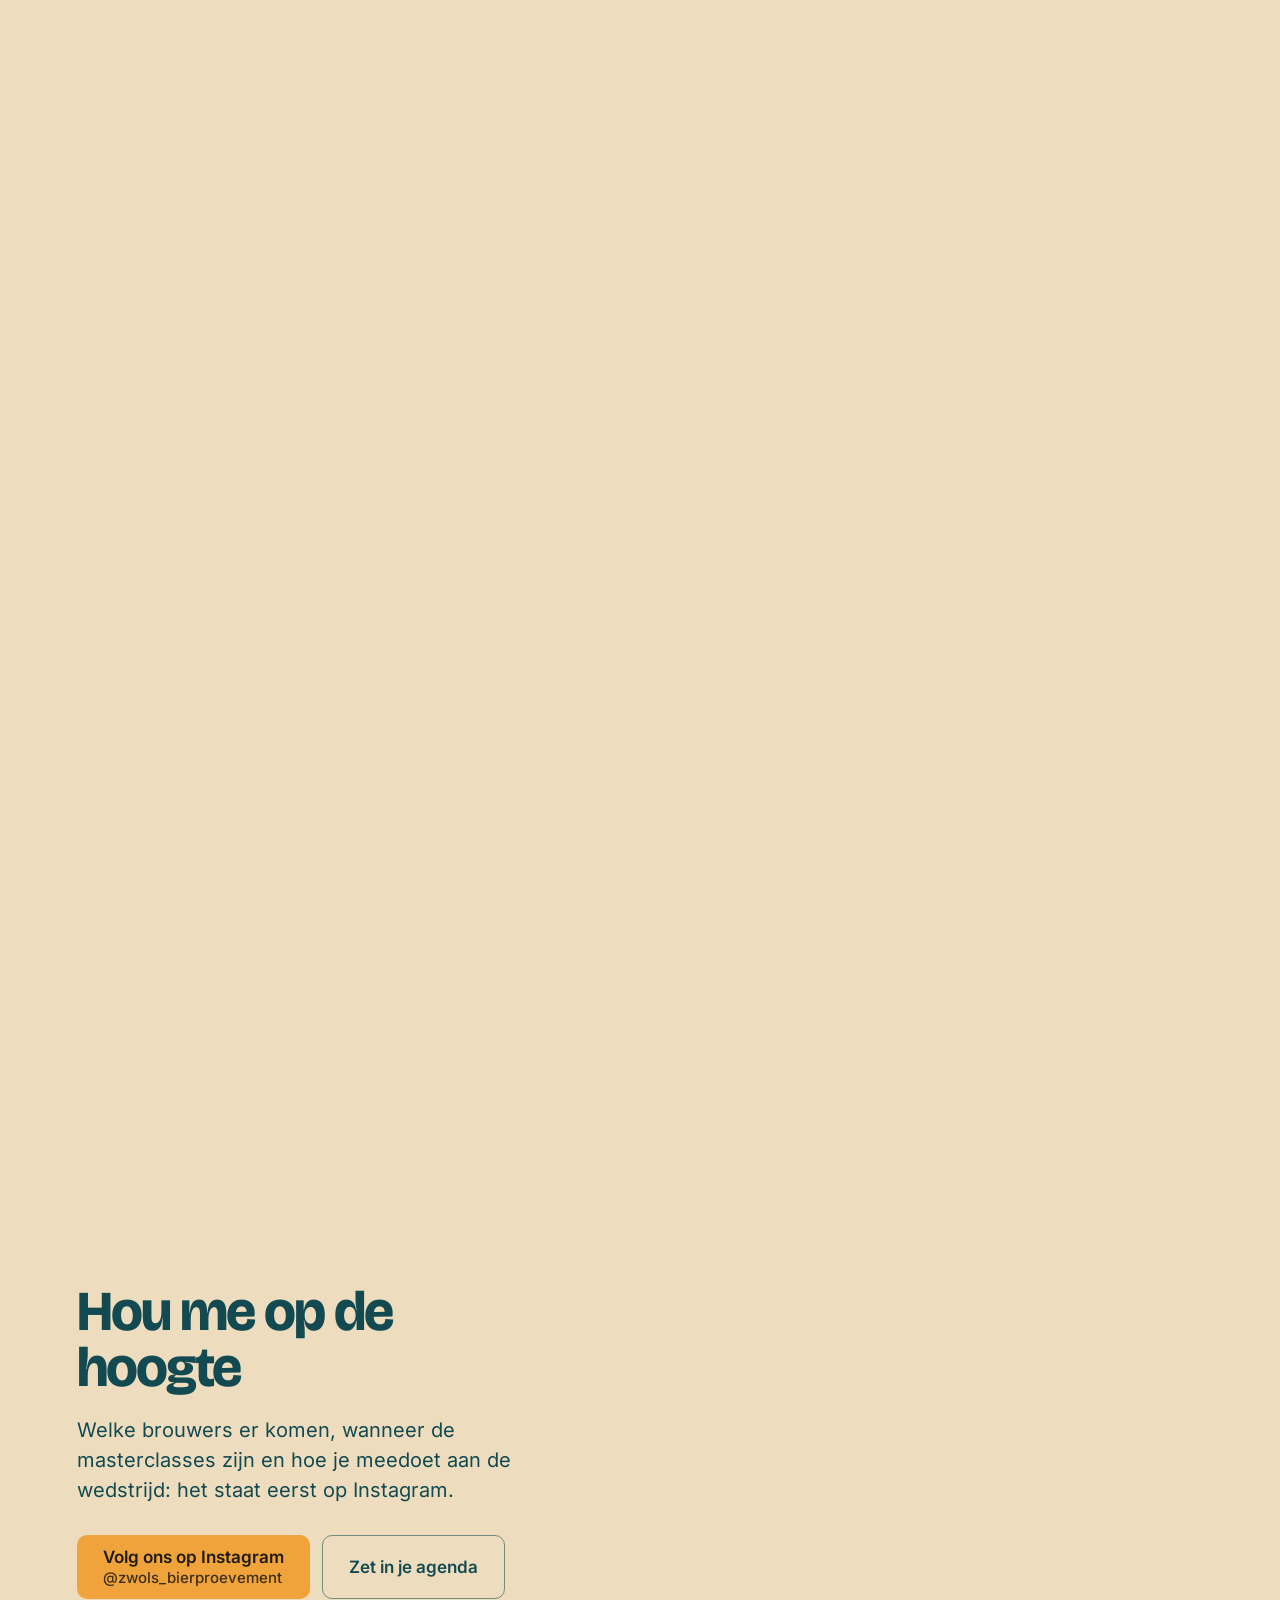
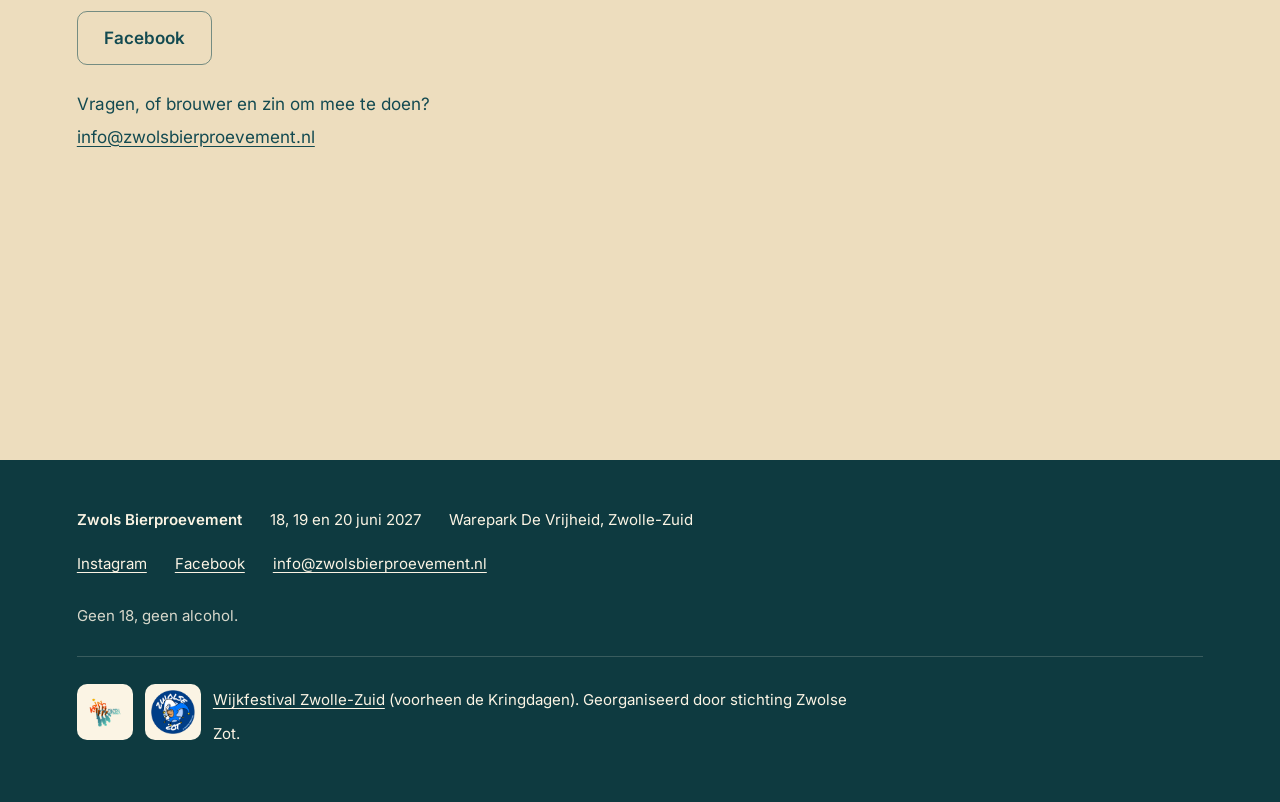
==== commit 22de0837: "Teaser-site 2027 op de homepage; bedankpagina 2026 bewaard als editie-2026.html Co-Authored-By: Clau" ====
--- a/index.html
+++ b/index.html
@@ -1,1646 +1,23 @@
-<!DOCTYPE html>
+<!doctype html>
 <html lang="nl">
 <head>
-  <!-- Google tag (gtag.js) -->
-  <script async src="https://www.googletagmanager.com/gtag/js?id=G-WC2PC8BQQQ"></script>
-  <script>
-    window.dataLayer = window.dataLayer || [];
-    function gtag(){dataLayer.push(arguments);}
-    gtag('js', new Date());
-    gtag('config', 'G-WC2PC8BQQQ');
-  </script>
-
-  <meta charset="UTF-8" />
-  <meta name="viewport" content="width=device-width, initial-scale=1.0" />
-  <title>Speciaalbierfestival Zwolle - 20 &amp; 21 juni 2026 Zwolle-Zuid - Zwols Bierproevement</title>
-  <meta name="description" content="Speciaalbierfestival Zwolle-Zuid. Proef heerlijke speciaalbieren van 12 regionale brouwers tijdens het Zwols Bierproevement. Zaterdag 20 juni 14:00–22:00 en zondag 21 juni 12:00–20:00 uur. Warepark De Vrijheid Zwolle-Zuid." />
-  <link rel="preconnect" href="https://fonts.googleapis.com" />
-  <link rel="preconnect" href="https://fonts.gstatic.com" crossorigin />
-  <link href="https://fonts.googleapis.com/css2?family=Montserrat:wght@400;600;700;800&display=swap" rel="stylesheet" />
-  <style>
-    *, *::before, *::after { box-sizing: border-box; margin: 0; padding: 0; }
-
-    :root {
-      --teal:   #2C6D7F;
-      --orange: #F18F00;
-      --dark:   #1a4552;
-      --gray:   #7A7A7A;
-      --white:  #ffffff;
-      --light:  #f4f8f9;
-    }
-
-    html { scroll-behavior: smooth; }
-
-    body {
-      font-family: 'Montserrat', sans-serif;
-      color: var(--gray);
-      background: var(--white);
-      overflow-x: hidden;
-    }
-
-    /* ── HEADER ───────────────────────────────────────────── */
-    header {
-      position: fixed;
-      top: 0; left: 0; right: 0;
-      z-index: 999;
-      background: var(--teal);
-      display: flex;
-      align-items: center;
-      justify-content: space-between;
-      padding: 0 40px;
-      height: 72px;
-      box-shadow: 0 2px 16px rgba(0,0,0,.25);
-    }
-
-    .logo {
-      display: flex;
-      align-items: center;
-      gap: 12px;
-      text-decoration: none;
-    }
-
-    .logo-img {
-      width: 48px;
-      height: 48px;
-      object-fit: contain;
-      flex-shrink: 0;
-    }
-
-    .logo-text {
-      color: var(--white);
-      font-weight: 800;
-      font-size: 16px;
-      line-height: 1.2;
-    }
-
-    .logo-text span {
-      display: block;
-      font-weight: 400;
-      font-size: 12px;
-      opacity: .8;
-      letter-spacing: .05em;
-      text-transform: uppercase;
-    }
-
-    nav { display: flex; align-items: center; gap: 32px; }
-
-    nav a {
-      color: var(--white);
-      text-decoration: none;
-      font-weight: 600;
-      font-size: 14px;
-      letter-spacing: .05em;
-      text-transform: uppercase;
-      opacity: .9;
-      transition: opacity .2s, color .2s;
-    }
-
-    nav a:hover { opacity: 1; color: var(--orange); }
-
-    .nav-ticket {
-      background: var(--orange);
-      color: var(--white) !important;
-      padding: 10px 22px;
-      border-radius: 30px;
-      font-weight: 700 !important;
-      opacity: 1 !important;
-      transition: background .2s, transform .2s !important;
-    }
-
-    .nav-ticket:hover { background: #d47e00; transform: translateY(-1px); }
-
-    .hamburger {
-      display: none;
-      flex-direction: column;
-      gap: 5px;
-      cursor: pointer;
-      background: var(--orange);
-      border: none;
-      padding: 10px;
-      border-radius: 6px;
-    }
-
-    .hamburger span {
-      display: block;
-      width: 22px;
-      height: 2px;
-      background: var(--white);
-      border-radius: 2px;
-    }
-
-    /* ── HERO ─────────────────────────────────────────────── */
-    .hero {
-      min-height: 100vh;
-      background:
-        linear-gradient(to bottom, rgba(0,0,0,.18) 0%, rgba(0,0,0,.45) 50%, rgba(0,0,0,.65) 100%),
-        url('hero-nieuw.png') center/cover no-repeat;
-      display: flex;
-      flex-direction: column;
-      align-items: center;
-      justify-content: center;
-      text-align: center;
-      padding: 120px 24px 80px;
-      position: relative;
-    }
-
-    .hero-badge {
-      display: inline-block;
-      background: var(--orange);
-      color: var(--white);
-      font-size: 12px;
-      font-weight: 700;
-      letter-spacing: .15em;
-      text-transform: uppercase;
-      padding: 6px 20px;
-      border-radius: 20px;
-      margin-bottom: 24px;
-    }
-
-    .hero h1 {
-      font-size: clamp(36px, 7vw, 72px);
-      font-weight: 800;
-      color: var(--white);
-      line-height: 1.1;
-      margin-bottom: 16px;
-      text-shadow: 0 2px 16px rgba(0,0,0,.75), 0 4px 32px rgba(0,0,0,.5);
-    }
-
-    .hero h1 em {
-      color: var(--orange);
-      font-style: normal;
-    }
-
-    .hero-sub {
-      font-size: clamp(16px, 2.5vw, 22px);
-      color: rgba(255,255,255,.95);
-      font-weight: 600;
-      margin-bottom: 32px;
-      letter-spacing: .02em;
-      text-shadow: 0 1px 8px rgba(0,0,0,.7);
-    }
-
-    .hero-tags {
-      display: flex;
-      flex-wrap: wrap;
-      gap: 10px;
-      justify-content: center;
-      margin-bottom: 48px;
-    }
-
-    .hero-tags span {
-      background: rgba(255,255,255,.15);
-      border: 1px solid rgba(255,255,255,.3);
-      color: var(--white);
-      padding: 6px 16px;
-      border-radius: 20px;
-      font-size: 13px;
-      font-weight: 600;
-      backdrop-filter: blur(4px);
-    }
-
-    .hero-info {
-      display: flex;
-      gap: 40px;
-      justify-content: center;
-      flex-wrap: wrap;
-      margin-bottom: 48px;
-    }
-
-    .hero-info-block {
-      text-align: center;
-    }
-
-    .hero-info-block .label {
-      font-size: 11px;
-      font-weight: 700;
-      letter-spacing: .1em;
-      text-transform: uppercase;
-      color: var(--orange);
-      margin-bottom: 4px;
-    }
-
-    .hero-info-block .value {
-      font-size: 18px;
-      font-weight: 700;
-      color: var(--white);
-    }
-
-    .hero-sticker {
-      display: inline-block;
-      margin-top: 4px;
-      background: var(--orange);
-      color: var(--white);
-      font-size: 11px;
-      font-weight: 800;
-      letter-spacing: .03em;
-      text-transform: uppercase;
-      padding: 5px 12px;
-      border-radius: 20px;
-      transform: rotate(-4deg);
-      box-shadow: 0 3px 10px rgba(0,0,0,.35);
-      white-space: nowrap;
-    }
-
-    .hero-cta {
-      display: flex;
-      gap: 16px;
-      justify-content: center;
-      flex-wrap: wrap;
-    }
-
-    .btn {
-      display: inline-block;
-      padding: 14px 34px;
-      border-radius: 30px;
-      font-size: 15px;
-      font-weight: 700;
-      text-decoration: none;
-      letter-spacing: .04em;
-      transition: transform .2s, box-shadow .2s, background .2s;
-      cursor: pointer;
-      border: none;
-    }
-
-    .btn-primary {
-      background: var(--orange);
-      color: var(--white);
-      box-shadow: 0 4px 20px rgba(241,143,0,.4);
-    }
-
-    .btn-primary:hover { background: #d47e00; transform: translateY(-2px); box-shadow: 0 8px 24px rgba(241,143,0,.5); }
-
-    .btn-outline {
-      background: transparent;
-      color: var(--white);
-      border: 2px solid rgba(255,255,255,.6);
-    }
-
-    .btn-outline:hover { background: rgba(255,255,255,.1); transform: translateY(-2px); }
-
-    /* wave */
-    .wave {
-      display: block;
-      width: 100%;
-      overflow: hidden;
-      line-height: 0;
-    }
-
-    .wave svg { display: block; width: 100%; }
-
-    /* ── SECTION BASE ─────────────────────────────────────── */
-    section { padding: 80px 24px; }
-
-    .container { max-width: 1100px; margin: 0 auto; }
-
-    .section-label {
-      font-size: 12px;
-      font-weight: 700;
-      letter-spacing: .15em;
-      text-transform: uppercase;
-      color: var(--orange);
-      margin-bottom: 12px;
-    }
-
-    .section-title {
-      font-size: clamp(28px, 4vw, 44px);
-      font-weight: 800;
-      color: var(--teal);
-      margin-bottom: 16px;
-      line-height: 1.15;
-    }
-
-    .section-intro {
-      font-size: 17px;
-      color: var(--gray);
-      max-width: 620px;
-      line-height: 1.7;
-    }
-
-    /* ── OVER HET EVENEMENT ───────────────────────────────── */
-    .about { background: var(--white); }
-
-    .about-grid {
-      display: grid;
-      grid-template-columns: 1fr 1fr;
-      gap: 60px;
-      align-items: center;
-      margin-top: 48px;
-    }
-
-    .about-visual {
-      position: relative;
-    }
-
-    .about-img {
-      width: 100%;
-      border-radius: 16px;
-      overflow: hidden;
-      aspect-ratio: 4/3;
-      background: linear-gradient(135deg, var(--teal) 0%, var(--dark) 100%);
-      background-size: cover;
-      background-position: center;
-    }
-
-    .about-badge {
-      position: absolute;
-      bottom: -20px;
-      right: -20px;
-      width: 100px;
-      height: 100px;
-      background: var(--orange);
-      border-radius: 50%;
-      display: flex;
-      flex-direction: column;
-      align-items: center;
-      justify-content: center;
-      color: var(--white);
-      font-weight: 800;
-      box-shadow: 0 4px 20px rgba(241,143,0,.4);
-    }
-
-    .about-badge .num { font-size: 28px; line-height: 1; }
-    .about-badge .unit { font-size: 11px; text-transform: uppercase; letter-spacing: .05em; }
-
-    .about-stats {
-      display: grid;
-      grid-template-columns: 1fr 1fr;
-      gap: 20px;
-      margin-top: 32px;
-    }
-
-    .stat-card {
-      background: var(--light);
-      border-radius: 12px;
-      padding: 20px;
-      border-left: 4px solid var(--orange);
-    }
-
-    .stat-card .num {
-      font-size: clamp(14px, 4vw, 32px);
-      font-weight: 800;
-      color: var(--teal);
-      line-height: 1;
-      word-break: break-word;
-    }
-
-    .stat-card .desc {
-      font-size: 13px;
-      color: var(--gray);
-      margin-top: 4px;
-    }
-
-    /* ── BROUWERIJEN ──────────────────────────────────────── */
-    .breweries { background: var(--light); }
-
-    .brewery-grid {
-      display: grid;
-      grid-template-columns: repeat(3, 1fr);
-      gap: 24px;
-      margin-top: 48px;
-    }
-
-    .brewery-card {
-      background: var(--white);
-      border-radius: 16px;
-      overflow: hidden;
-      transition: transform .3s, box-shadow .3s;
-      box-shadow: 0 2px 16px rgba(0,0,0,.06);
-    }
-
-    .brewery-card:hover { transform: translateY(-6px); box-shadow: 0 12px 32px rgba(44,109,127,.15); }
-
-    .brewery-card-head {
-      background: linear-gradient(135deg, var(--teal), var(--dark));
-      background-size: cover;
-      background-position: center;
-      padding: 0;
-      position: relative;
-      height: 200px;
-    }
-
-    .brewery-head-overlay {
-      background: linear-gradient(to top, rgba(0,0,0,.78) 0%, rgba(0,0,0,.2) 55%, transparent 100%);
-      padding: 20px 20px;
-      height: 100%;
-      display: flex;
-      flex-direction: column;
-      justify-content: flex-end;
-      box-sizing: border-box;
-    }
-
-    .brewery-name {
-      color: var(--white);
-      font-size: 16px;
-      font-weight: 700;
-      line-height: 1.3;
-    }
-
-    .brewery-city {
-      color: rgba(255,255,255,.7);
-      font-size: 12px;
-      margin-top: 2px;
-      font-weight: 600;
-      letter-spacing: .04em;
-    }
-
-    .brewery-card-body {
-      padding: 20px 24px;
-    }
-
-    .brewery-desc {
-      font-size: 14px;
-      color: var(--gray);
-      line-height: 1.6;
-      margin-bottom: 16px;
-    }
-
-    .brewery-link {
-      display: inline-block;
-      font-size: 12px;
-      font-weight: 700;
-      color: var(--teal);
-      text-decoration: none;
-      letter-spacing: .03em;
-      border-bottom: 1px solid rgba(44,109,127,.3);
-      padding-bottom: 1px;
-      transition: color .2s, border-color .2s;
-    }
-
-    .brewery-link:hover { color: var(--orange); border-color: var(--orange); }
-
-    /* Center last brewery card when grid has odd number */
-    .brewery-grid > .brewery-card:last-child:nth-child(3n+1) {
-      grid-column: 2;
-    }
-
-    .brewery-days {
-      position: absolute;
-      top: 12px;
-      left: 12px;
-      display: flex;
-      gap: 5px;
-      z-index: 2;
-    }
-    .brewery-day {
-      font-size: 10px;
-      font-weight: 800;
-      padding: 3px 9px;
-      border-radius: 20px;
-      letter-spacing: .04em;
-      text-transform: uppercase;
-    }
-    .brewery-day--za { background: var(--orange); color: #fff; }
-    .brewery-day--zo { background: rgba(255,255,255,.2); color: #fff; border: 1px solid rgba(255,255,255,.45); backdrop-filter: blur(4px); }
-
-    .brewery-card--teaser {
-      border: 2px dashed rgba(44,109,127,.25);
-      background: transparent;
-      box-shadow: none;
-      display: flex;
-      align-items: center;
-      justify-content: center;
-      min-height: 200px;
-    }
-    .brewery-card--teaser:hover { transform: none; box-shadow: none; }
-    .brewery-teaser-inner { text-align: center; padding: 32px 24px; }
-    .brewery-teaser-icon { font-size: 32px; margin-bottom: 12px; opacity: .5; }
-    .brewery-teaser-title { font-size: 15px; font-weight: 700; color: var(--teal); margin-bottom: 8px; }
-    .brewery-teaser-text { font-size: 13px; color: var(--gray); line-height: 1.6; margin: 0; opacity: .8; }
-
-    /* ── MASTERCLASS ──────────────────────────────────────── */
-    .masterclass { background: var(--teal); }
-
-    .masterclass .section-title { color: var(--white); }
-    .masterclass .section-label { color: var(--orange); }
-    .masterclass .section-intro { color: rgba(255,255,255,.85); max-width: 700px; }
-
-    .mc-feature-card {
-      background: rgba(255,255,255,.1);
-      border: 1px solid rgba(255,255,255,.2);
-      border-radius: 20px;
-      padding: 32px 36px;
-      display: flex;
-      gap: 28px;
-      align-items: flex-start;
-      margin-top: 48px;
-      backdrop-filter: blur(4px);
-    }
-
-    .mc-badge {
-      width: 96px;
-      height: 96px;
-      background: var(--white);
-      border-radius: 16px;
-      display: flex;
-      align-items: center;
-      justify-content: center;
-      flex-shrink: 0;
-      padding: 8px;
-      box-shadow: 0 4px 16px rgba(0,0,0,.15);
-    }
-
-    .mc-badge img {
-      width: 100%;
-      height: 100%;
-      object-fit: contain;
-    }
-
-    .mc-org {
-      color: var(--white);
-      font-size: 22px;
-      font-weight: 800;
-      margin-bottom: 6px;
-      line-height: 1.2;
-    }
-
-    .mc-location-tag {
-      font-size: 13px;
-      color: var(--orange);
-      font-weight: 700;
-      letter-spacing: .04em;
-      margin-bottom: 14px;
-    }
-
-    .mc-desc {
-      color: rgba(255,255,255,.8);
-      font-size: 15px;
-      line-height: 1.7;
-    }
-
-    .mc-info-grid {
-      display: grid;
-      grid-template-columns: repeat(3, 1fr);
-      gap: 20px;
-      margin-top: 24px;
-    }
-
-    .mc-info-item {
-      background: rgba(255,255,255,.08);
-      border: 1px solid rgba(255,255,255,.12);
-      border-radius: 14px;
-      padding: 24px 20px;
-      text-align: center;
-    }
-
-    .mc-info-icon {
-      font-size: 28px;
-      margin-bottom: 12px;
-    }
-
-    .mc-info-title {
-      color: var(--white);
-      font-weight: 700;
-      font-size: 15px;
-      margin-bottom: 8px;
-    }
-
-    .mc-info-desc {
-      color: rgba(255,255,255,.7);
-      font-size: 13px;
-      line-height: 1.6;
-    }
-
-    /* ── WEDSTRIJD ────────────────────────────────────────── */
-    .wedstrijd { background: var(--light); }
-
-    .wedstrijd-grid {
-      display: grid;
-      grid-template-columns: 1fr 1fr;
-      gap: 56px;
-      align-items: start;
-      margin-top: 48px;
-    }
-
-    .wedstrijd-info p {
-      font-size: 15px;
-      color: var(--gray);
-      line-height: 1.7;
-      margin-bottom: 20px;
-    }
-
-    .wedstrijd-cta { margin-top: 32px; }
-
-    .wedstrijd-cta-note {
-      font-size: 13px;
-      color: var(--gray);
-      margin-top: 12px;
-      margin-bottom: 0;
-    }
-
-    .wedstrijd-steps {
-      display: flex;
-      flex-direction: column;
-      gap: 16px;
-    }
-
-    .wstep {
-      display: flex;
-      gap: 20px;
-      align-items: flex-start;
-      background: var(--white);
-      border-radius: 14px;
-      padding: 20px 24px;
-      box-shadow: 0 2px 12px rgba(44,109,127,.08);
-    }
-
-    .wstep-num {
-      width: 36px;
-      height: 36px;
-      background: var(--orange);
-      color: var(--white);
-      font-weight: 800;
-      font-size: 16px;
-      border-radius: 50%;
-      display: flex;
-      align-items: center;
-      justify-content: center;
-      flex-shrink: 0;
-    }
-
-    .wstep-title {
-      font-size: 14px;
-      font-weight: 700;
-      color: var(--teal);
-      margin-bottom: 5px;
-    }
-
-    .wstep--done {
-      opacity: 0.55;
-    }
-    .wstep--done .wstep-num {
-      background: #6aab6a;
-      font-size: 18px;
-    }
-
-    .wedstrijd-highlight {
-      display: flex;
-      gap: 20px;
-      align-items: flex-start;
-      background: linear-gradient(135deg, var(--teal), var(--dark));
-      border-radius: 14px;
-      padding: 24px;
-      margin-top: 32px;
-      color: var(--white);
-    }
-    .wedstrijd-highlight-icon {
-      font-size: 32px;
-      flex-shrink: 0;
-      line-height: 1;
-    }
-    .wedstrijd-highlight-title {
-      font-size: 15px;
-      font-weight: 800;
-      margin-bottom: 8px;
-      color: var(--white);
-    }
-    .wedstrijd-highlight p {
-      font-size: 14px;
-      color: rgba(255,255,255,.85);
-      line-height: 1.6;
-      margin: 0;
-    }
-
-    .wstep p {
-      font-size: 13px;
-      color: var(--gray);
-      line-height: 1.6;
-      margin: 0;
-    }
-
-    /* ── LOCATIE ──────────────────────────────────────────── */
-    .locatie { background: var(--white); }
-
-    .locatie-grid {
-      display: grid;
-      grid-template-columns: 1fr 1fr;
-      gap: 48px;
-      align-items: start;
-      margin-top: 48px;
-    }
-
-    .locatie-map {
-      border-radius: 16px;
-      overflow: hidden;
-      aspect-ratio: 4/3;
-      background: linear-gradient(135deg, #e8f4f7, #c5e4ec);
-      display: flex;
-      flex-direction: column;
-      align-items: center;
-      justify-content: center;
-      border: 2px solid rgba(44,109,127,.1);
-    }
-
-    .locatie-map .map-icon { font-size: 56px; margin-bottom: 12px; }
-    .locatie-map .map-text { font-size: 15px; font-weight: 700; color: var(--teal); }
-    .locatie-map .map-sub { font-size: 13px; color: var(--gray); margin-top: 4px; }
-
-    .locatie-info { display: flex; flex-direction: column; gap: 20px; }
-
-    .info-block {
-      display: flex;
-      gap: 16px;
-      align-items: flex-start;
-    }
-
-    .info-icon {
-      width: 44px;
-      height: 44px;
-      background: rgba(241,143,0,.12);
-      border-radius: 10px;
-      display: flex;
-      align-items: center;
-      justify-content: center;
-      font-size: 20px;
-      flex-shrink: 0;
-    }
-
-    .info-content .info-title {
-      font-size: 14px;
-      font-weight: 700;
-      color: var(--teal);
-      margin-bottom: 3px;
-    }
-
-    .info-content p {
-      font-size: 14px;
-      color: var(--gray);
-      line-height: 1.6;
-    }
-
-    /* ── FAQ ──────────────────────────────────────────────── */
-    .faq { background: var(--light); }
-
-    .faq-grid {
-      display: grid;
-      grid-template-columns: 1fr 1fr;
-      gap: 16px;
-      margin-top: 48px;
-    }
-
-    .faq-item {
-      background: var(--white);
-      border-radius: 12px;
-      padding: 24px;
-      border-left: 4px solid transparent;
-      transition: border-color .2s;
-      cursor: pointer;
-    }
-
-    .faq-item:hover { border-left-color: var(--orange); }
-
-    .faq-q {
-      font-size: 15px;
-      font-weight: 700;
-      color: var(--teal);
-      margin-bottom: 10px;
-      display: flex;
-      justify-content: space-between;
-      align-items: flex-start;
-      gap: 12px;
-    }
-
-    .faq-q::after {
-      content: '→';
-      color: var(--orange);
-      flex-shrink: 0;
-    }
-
-    .faq-a {
-      font-size: 14px;
-      color: var(--gray);
-      line-height: 1.6;
-    }
-
-    /* ── CTA BANNER ───────────────────────────────────────── */
-    .cta-banner {
-      background: linear-gradient(135deg, var(--orange), #e07800);
-      padding: 80px 24px;
-      text-align: center;
-    }
-
-    .cta-banner h2 {
-      font-size: clamp(28px, 4vw, 44px);
-      font-weight: 800;
-      color: var(--white);
-      margin-bottom: 16px;
-    }
-
-    .cta-banner p {
-      font-size: 17px;
-      color: rgba(255,255,255,.85);
-      max-width: 520px;
-      margin: 0 auto 36px;
-      line-height: 1.7;
-    }
-
-    .btn-white {
-      background: var(--white);
-      color: var(--orange);
-    }
-
-    .btn-white:hover { background: rgba(255,255,255,.9); transform: translateY(-2px); box-shadow: 0 8px 24px rgba(0,0,0,.15); }
-
-    /* ── FOOTER ───────────────────────────────────────────── */
-    footer {
-      background: var(--orange);
-      color: var(--white);
-      padding: 60px 24px 32px;
-    }
-
-    .footer-grid {
-      max-width: 1100px;
-      margin: 0 auto;
-      display: grid;
-      grid-template-columns: 2fr 1fr 1fr;
-      gap: 48px;
-      padding-bottom: 48px;
-      border-bottom: 1px solid rgba(255,255,255,.25);
-    }
-
-    .footer-brand .logo-text { color: var(--white); font-size: 20px; margin-bottom: 12px; display: block; }
-    .footer-brand p { font-size: 14px; color: rgba(255,255,255,.8); line-height: 1.7; max-width: 320px; }
-
-    .footer-col h4 {
-      font-size: 13px;
-      font-weight: 700;
-      letter-spacing: .1em;
-      text-transform: uppercase;
-      margin-bottom: 16px;
-      color: rgba(255,255,255,.6);
-    }
-
-    .footer-col ul { list-style: none; display: flex; flex-direction: column; gap: 10px; }
-
-    .footer-col ul li a {
-      color: var(--white);
-      text-decoration: none;
-      font-size: 14px;
-      font-weight: 600;
-      opacity: .9;
-      transition: opacity .2s;
-    }
-
-    .footer-col ul li a:hover { opacity: 1; text-decoration: underline; }
-
-    .social-links {
-      display: flex;
-      gap: 12px;
-      margin-top: 20px;
-    }
-
-    .social-link {
-      width: 36px;
-      height: 36px;
-      background: rgba(255,255,255,.2);
-      border-radius: 50%;
-      display: flex;
-      align-items: center;
-      justify-content: center;
-      text-decoration: none;
-      font-size: 16px;
-      transition: background .2s;
-    }
-
-    .social-link:hover { background: rgba(255,255,255,.35); }
-
-    .footer-bottom {
-      max-width: 1100px;
-      margin: 0 auto;
-      padding-top: 28px;
-      display: flex;
-      justify-content: space-between;
-      align-items: center;
-      flex-wrap: wrap;
-      gap: 12px;
-      font-size: 13px;
-      color: rgba(255,255,255,.7);
-    }
-
-    .footer-bottom a { color: rgba(255,255,255,.8); text-decoration: none; }
-    .footer-bottom a:hover { color: var(--white); }
-
-    /* ── SCROLL ANIMATIONS ────────────────────────────────── */
-    .animate-in {
-      opacity: 0;
-      transform: translateY(28px);
-      transition: opacity 0.6s ease, transform 0.6s ease;
-    }
-    .animate-in.visible {
-      opacity: 1;
-      transform: none;
-    }
-
-    /* ── RESPONSIVE ───────────────────────────────────────── */
-    @media (max-width: 900px) {
-      header { padding: 0 20px; }
-
-      nav { display: none; }
-      nav.open { display: flex; flex-direction: column; position: fixed; top: 72px; left: 0; right: 0; background: var(--teal); padding: 20px; gap: 16px; border-top: 1px solid rgba(255,255,255,.15); box-shadow: 0 8px 24px rgba(0,0,0,.2); }
-
-      .hamburger { display: flex; }
-
-      .about-grid,
-      .locatie-grid,
-      .wedstrijd-grid { grid-template-columns: 1fr; }
-
-      .about-grid > * { min-width: 0; }
-      .about-visual { overflow: hidden; border-radius: 16px; }
-      .about-badge { right: 12px; bottom: 12px; }
-
-      .brewery-grid { grid-template-columns: 1fr; }
-      .brewery-grid > .brewery-card:last-child:nth-child(3n+1) { grid-column: auto; }
-
-      .faq-grid { grid-template-columns: 1fr; }
-
-      .footer-grid { grid-template-columns: 1fr 1fr; }
-
-      .mc-feature-card { flex-direction: column; }
-
-      .mc-info-grid { grid-template-columns: 1fr; }
-    }
-
-    @media (max-width: 600px) {
-      .hero {
-        background:
-          linear-gradient(to bottom, rgba(0,0,0,.18) 0%, rgba(0,0,0,.45) 50%, rgba(0,0,0,.65) 100%),
-          url('hero-mobile.png') center/cover no-repeat;
-      }
-
-      section { padding: 60px 16px; }
-
-      .brewery-grid { grid-template-columns: 1fr; }
-
-      .about-stats { grid-template-columns: 1fr 1fr; }
-
-      .footer-grid { grid-template-columns: 1fr; gap: 32px; }
-
-      .footer-bottom { flex-direction: column; text-align: center; }
-    }
-  </style>
+<meta charset="utf-8">
+<script>
+  // In een submap: zonder schuine streep aan het eind (…/submap) kloppen relatieve paden niet. Even aanvullen.
+  (function () {
+    var p = location.pathname;
+    if (p.length > 1 && p.slice(-1) !== '/' && !/\.[a-z0-9]+$/i.test(p)) location.replace(p + '/' + location.search + location.hash);
+  })();
+</script>
+<meta name="viewport" content="width=device-width, initial-scale=1, viewport-fit=cover">
+<title>Zwols Bierproevement 2027</title>
+<meta name="description" content="Zwols Bierproevement, 18, 19 en 20 juni 2027 in Warepark De Vrijheid, Zwolle.">
+<meta name="theme-color" content="#EDDDBE">
+<link rel="icon" href="data:image/svg+xml,%3Csvg xmlns=%27http://www.w3.org/2000/svg%27 viewBox=%270 0 32 32%27%3E%3Crect width=%2732%27 height=%2732%27 rx=%277%27 fill=%27%23134A51%27/%3E%3Cpath d=%27M9 10h14L10 22h13%27 stroke=%27%23EDDDBE%27 stroke-width=%273.2%27 fill=%27none%27 stroke-linejoin=%27round%27/%3E%3C/svg%3E">
+  <script type="module" crossorigin src="./assets/index-CS3xzLRL.js"></script>
+  <link rel="stylesheet" crossorigin href="./assets/index-DcZafOp6.css">
 </head>
 <body>
-
-  <!-- HEADER -->
-  <header>
-    <a class="logo" href="#">
-      <img src="Logo Kringdagen.svg" alt="Zwols Bierproevement" class="logo-img">
-      <div class="logo-text">
-        Zwols Bierproevement
-        <span>Zwolle · 2026</span>
-      </div>
-    </a>
-
-    <button class="hamburger" id="hamburger" aria-label="Menu openen">
-      <span></span><span></span><span></span>
-    </button>
-
-    <nav id="nav">
-      <a href="#over">Over</a>
-      <a href="#brouwerijen">Brouwerijen</a>
-      <a href="#masterclass">Masterclass</a>
-      <a href="#wedstrijd">Wedstrijd</a>
-      <a href="#locatie">Locatie</a>
-      <a href="#faq" class="nav-ticket">FAQ</a>
-    </nav>
-  </header>
-
-  <!-- HERO -->
-  <section class="hero">
-    <div class="hero-badge">Editie 20 &amp; 21 juni 2026</div>
-    <h1>Bedankt voor een geweldig<br><em>Bierproevement</em></h1>
-    <p class="hero-sub" style="max-width:640px;margin-left:auto;margin-right:auto">Wat was het een mooie editie! Bedankt aan alle bezoekers, brouwers en vrijwilligers die het Zwols Bierproevement tot een feest maakten. We proosten op jullie — en hopen je volgend jaar weer te zien om samen te proeven.</p>
-
-    <div class="hero-tags">
-      <span>Speciaalbier</span>
-      <span>12 Brouwerijen</span>
-      <span>Masterclasses</span>
-      <span>Foodtrucks</span>
-      <span>Bierkennis</span>
-      <span>Gratis toegang</span>
-    </div>
-
-    <p style="color:rgba(255,255,255,.92);font-size:15px;font-weight:600;margin-bottom:14px;text-shadow:0 1px 8px rgba(0,0,0,.7)">Benieuwd wie het beste zelfgebrouwen bier maakte?</p>
-    <div class="hero-cta">
-      <a href="uitslag.html" class="btn btn-primary">Bekijk de uitslag hobbybrouwwedstrijd</a>
-    </div>
-  </section>
-
-  <!-- wave -->
-  <div class="wave" style="background:var(--white)">
-    <svg viewBox="0 0 1440 60" preserveAspectRatio="none" xmlns="http://www.w3.org/2000/svg">
-      <path d="M0,0 C360,60 1080,0 1440,60 L1440,0 Z" fill="#111111" opacity=".2"/>
-      <path d="M0,30 C480,0 960,60 1440,20 L1440,0 L0,0 Z" fill="#111111"/>
-    </svg>
-  </div>
-
-  <!-- OVER HET EVENEMENT -->
-  <section class="about" id="over">
-    <div class="container">
-      <p class="section-label">Over het evenement</p>
-      <h2 class="section-title">Lokaal gebrouwen,<br>met passie gepresenteerd</h2>
-      <p class="section-intro">Het Zwols Bierproevement zet de lokale en regionale ambachtelijke brouwerijen in het spotlicht. Ontmoet de mensen achter de bieren en proef speciaalbieren uit Zwolle en verre omstreken.</p>
-
-      <div class="about-grid">
-        <div class="about-visual">
-          <div class="about-img" style="background-image:url('image.webp')">
-          </div>
-          <div class="about-badge">
-            <span class="num">12</span>
-            <span class="unit">Brouwerijen</span>
-          </div>
-        </div>
-
-        <div>
-          <p style="font-size:16px;line-height:1.8;color:var(--gray);margin-bottom:28px;">
-            Het Zwols Bierproevement draait om lokale trots. De meeste deelnemende brouwerijen komen uit Zwolle zelf of de directe omgeving — van Assendorp tot Wijhe, van Marslanden tot het Vechtdal. Ambachtelijk, kleinschalig en met passie gebrouwen. Dit jaar verwelkomen we ook brouwerijen van verder weg — uit Friesland, Zeeland en de rest van Nederland.
-          </p>
-          <p style="font-size:16px;line-height:1.8;color:var(--gray);margin-bottom:28px;">
-            Praat met de brouwers zelf, volg een masterclass bierproeven en ontdek jouw nieuwe favoriete speciaalbier. De toegang is volledig gratis. Proeven doe je via een proefmuntjessysteem, en de foodtrucks zorgen voor de perfecte hapjes.
-          </p>
-
-          <div class="about-stats">
-            <div class="stat-card">
-              <div class="num">50+</div>
-              <div class="desc">Verschillende bieren</div>
-            </div>
-            <div class="stat-card">
-              <div class="num">12</div>
-              <div class="desc">Deelnemende brouwerijen</div>
-            </div>
-            <div class="stat-card">
-              <div class="num">Gratis</div>
-              <div class="desc">Toegang voor iedereen</div>
-            </div>
-            <div class="stat-card">
-              <div class="num">Masterclass</div>
-              <div class="desc">Masterclass bierproeven</div>
-            </div>
-          </div>
-        </div>
-      </div>
-    </div>
-  </section>
-
-  <!-- wave -->
-  <div class="wave" style="background:var(--light)">
-    <svg viewBox="0 0 1440 50" preserveAspectRatio="none" xmlns="http://www.w3.org/2000/svg">
-      <path d="M0,0 C480,40 960,0 1440,50 L1440,0 L0,0 Z" fill="#ffffff"/>
-    </svg>
-  </div>
-
-  <!-- BROUWERIJEN -->
-  <section class="breweries" id="brouwerijen">
-    <div class="container">
-      <p class="section-label">Deelnemende brouwerijen</p>
-      <h2 class="section-title">Ontmoet de brouwers</h2>
-      <p class="section-intro">Dit jaar verwelkomen we 12 gepassioneerde brouwerijen — elk met een eigen signatuur en verhaal. Van lokaal tot regionaal, van klassiek tot experimenteel.</p>
-
-      <div class="brewery-grid">
-
-        <!-- 1. Brouwerij Allema -->
-        <div class="brewery-card">
-          <div class="brewery-card-head" style="background-image:url('brewery-allema.jpg')">
-            <div class="brewery-days"><span class="brewery-day brewery-day--za">Za 20 juni</span></div>
-            <div class="brewery-head-overlay">
-              <div class="brewery-name">Brouwerij Allema</div>
-              <div class="brewery-city">Zwolle — Marslanden</div>
-            </div>
-          </div>
-          <div class="brewery-card-body">
-            <p class="brewery-desc">Zwols familiebedrijf van de broers Jasper en Joost Allema. Ze brouwen karaktervolle speciaalbieren als de Broers Bier, Goed Huwelijk en Moeders Mooiste — elk met een eigen verhaal en een uitgesproken smaakprofiel. Brouwen doen ze met lokale ingrediënten en veel liefde voor het vak.</p>
-            <a href="https://www.brouwerijallema.nl" target="_blank" rel="noopener" class="brewery-link">brouwerijallema.nl ↗</a>
-          </div>
-        </div>
-
-        <!-- 2. Axes Castellum -->
-        <div class="brewery-card">
-          <div class="brewery-card-head" style="background-image:url('brewery-axes-castellum.jpg')">
-            <div class="brewery-days"><span class="brewery-day brewery-day--za">Za 20 juni</span></div>
-            <div class="brewery-head-overlay">
-              <div class="brewery-name">Axes Castellum</div>
-              <div class="brewery-city">Zwolle — Assendorp</div>
-            </div>
-          </div>
-          <div class="brewery-card-body">
-            <p class="brewery-desc">Kloosterbier gebrouwen in de kelders van het Dominicaner­klooster in Assendorp. Axes Castellum — Latijn voor Assendorp — brouwt puur bier met eeuwenoude ingrediënten zoals gruut en koriander, gebaseerd op de Formula Antiqua uit 1576.</p>
-            <a href="https://axes-castellum.nl" target="_blank" rel="noopener" class="brewery-link">axes-castellum.nl ↗</a>
-          </div>
-        </div>
-
-        <!-- 3. CO&CO Craft Beers -->
-        <div class="brewery-card">
-          <div class="brewery-card-head" style="background-image:url('brewery-coco-craftbeers.jpg')">
-            <div class="brewery-days"><span class="brewery-day brewery-day--za">Za 20 juni</span><span class="brewery-day brewery-day--zo">Zo 21 juni</span></div>
-            <div class="brewery-head-overlay">
-              <div class="brewery-name">CO&amp;CO Craft Beers</div>
-              <div class="brewery-city">Zwolle</div>
-            </div>
-          </div>
-          <div class="brewery-card-body">
-            <p class="brewery-desc">Coen &amp; Coers zijn twee enthousiaste Zwolse hobbybrouwers die van hun passie een vak maakten. Ze brouwen met ambachtelijke mout uit het Vechtdal en werken samen met Brouwerij Allema voor de productie van hun recepten.</p>
-            <a href="https://coco-craftbeers.nl" target="_blank" rel="noopener" class="brewery-link">coco-craftbeers.nl ↗</a>
-          </div>
-        </div>
-
-        <!-- 4. Grutte Pier -->
-        <!-- 5. Jokkebrok -->
-        <div class="brewery-card">
-          <div class="brewery-card-head" style="background-image:url('brewery-jokkebrok.jpg')">
-            <div class="brewery-days"><span class="brewery-day brewery-day--za">Za 20 juni</span></div>
-            <div class="brewery-head-overlay">
-              <div class="brewery-name">Jokkebrok Brouwerij</div>
-              <div class="brewery-city">Oldebroek, Gelderland</div>
-            </div>
-          </div>
-          <div class="brewery-card-body">
-            <p class="brewery-desc">Speelse brouwerij uit Oldebroek, opgericht in 2018. Jokkebrok combineert traditionele monnikenstijlen met eigen creatieve recepturen — van blonde ales en witbier tot tripel en bockbier. Altijd met een knipoog en een flinke dosis ambacht.</p>
-            <a href="https://jokkebrokbrouwerij.nl" target="_blank" rel="noopener" class="brewery-link">jokkebrokbrouwerij.nl ↗</a>
-          </div>
-        </div>
-
-        <!-- 6. Milky Road Brewery -->
-        <div class="brewery-card">
-          <div class="brewery-card-head" style="background-image:url('brewery-milky-road.jpg')">
-            <div class="brewery-days"><span class="brewery-day brewery-day--za">Za 20 juni</span></div>
-            <div class="brewery-head-overlay">
-              <div class="brewery-name">Milky Road Brewery</div>
-              <div class="brewery-city">Zeeland, Noord-Brabant</div>
-            </div>
-          </div>
-          <div class="brewery-card-body">
-            <p class="brewery-desc">Brouwerij van Ramon en Saskia van Dam met filmisch geïnspireerde biernamen en opvallende labels. Milky Road brouwt smaakvolle speciaalbieren met karakter en een verhaal, zoals de Porter on the Orient Express en Alice Through the Lemongrass.</p>
-            <a href="https://www.milkyroadbrewery.nl" target="_blank" rel="noopener" class="brewery-link">milkyroadbrewery.nl ↗</a>
-          </div>
-        </div>
-
-        <!-- 7. Taste of the Wolf -->
-        <div class="brewery-card">
-          <div class="brewery-card-head" style="background-image:url('brewery-taste-of-the-wolves.jpg')">
-            <div class="brewery-days"><span class="brewery-day brewery-day--za">Za 20 juni</span></div>
-            <div class="brewery-head-overlay">
-              <div class="brewery-name">Taste of the Wolve</div>
-              <div class="brewery-city">Oosterwolde, Gelderland</div>
-            </div>
-          </div>
-          <div class="brewery-card-body">
-            <p class="brewery-desc">Brouwerij uit het Gelderse Oosterwolde met een uitgesproken karakter. Taste of the Wolve maakt eerlijk en smaakvol bier dat gemaakt is om samen van te genieten — rondom de tafel, met vrienden, met herinneringen.</p>
-            <a href="https://tasteofthewolve.nl" target="_blank" rel="noopener" class="brewery-link">tasteofthewolve.nl ↗</a>
-          </div>
-        </div>
-
-        <!-- 8. Vikingbeer -->
-        <div class="brewery-card">
-          <div class="brewery-card-head" style="background-image:url('brewery-viking.jpg')">
-            <div class="brewery-days"><span class="brewery-day brewery-day--za">Za 20 juni</span></div>
-            <div class="brewery-head-overlay">
-              <div class="brewery-name">Vikingbeer</div>
-              <div class="brewery-city">Lelystad</div>
-            </div>
-          </div>
-          <div class="brewery-card-body">
-            <p class="brewery-desc">Vikingbeer brengt de beste Noorse speciaalbieren naar Nederland. Als gespecialiseerd importeur selecteren zij authentieke Scandinavische brouwsels die je nergens anders vindt — bier met verhaal, karakter en de nuchterheid van het noorden.</p>
-            <a href="https://vikingbeer.nl" target="_blank" rel="noopener" class="brewery-link">vikingbeer.nl ↗</a>
-          </div>
-        </div>
-
-        <!-- 9. De Snor -->
-        <div class="brewery-card">
-          <div class="brewery-card-head" style="background-image:url('brewery-de-snor.jpg')">
-            <div class="brewery-days"><span class="brewery-day brewery-day--za">Za 20 juni</span><span class="brewery-day brewery-day--zo">Zo 21 juni</span></div>
-            <div class="brewery-head-overlay">
-              <div class="brewery-name">Brouwerij De Snor</div>
-              <div class="brewery-city">Velp, Gelderland</div>
-            </div>
-          </div>
-          <div class="brewery-card-body">
-            <p class="brewery-desc">No-nonsense ambachtelijke brouwerij uit Velp, gevestigd in een duurzaam verbouwde voormalige autogarage. Opgericht in 2015 brouwt De Snor zuivere speciaalbieren met uitgesproken smaken: de Gele Snor blonde, de Stoere Snor IPA en het verfrissende Snor Witje.</p>
-            <a href="https://brouwerijdesnor.nl" target="_blank" rel="noopener" class="brewery-link">brouwerijdesnor.nl ↗</a>
-          </div>
-        </div>
-
-        <!-- 10. Zwols Brouwtheater -->
-        <div class="brewery-card">
-          <div class="brewery-card-head" style="background-image:url('brewery-brouwtheater.jpg')">
-            <div class="brewery-days"><span class="brewery-day brewery-day--za">Za 20 juni</span><span class="brewery-day brewery-day--zo">Zo 21 juni</span></div>
-            <div class="brewery-head-overlay">
-              <div class="brewery-name">Zwols Brouwtheater</div>
-              <div class="brewery-city">Zwolle</div>
-            </div>
-          </div>
-          <div class="brewery-card-body">
-            <p class="brewery-desc">Een unieke combinatie van brouwerij, proeflokaal en brouwworkshops midden in Zwolle. Bij het Brouwtheater kun je niet alleen genieten van eigen gebrouwen speciaalbieren, maar ook zelf leren brouwen onder begeleiding van ervaren brouwers.</p>
-            <a href="https://brouwtheaterzwolle.nl" target="_blank" rel="noopener" class="brewery-link">brouwtheaterzwolle.nl ↗</a>
-          </div>
-        </div>
-
-        <!-- 11. Huttenkloas -->
-        <div class="brewery-card">
-          <div class="brewery-card-head" style="background-image:url('brewery-huttenkloas.jpg')">
-            <div class="brewery-days"><span class="brewery-day brewery-day--za">Za 20 juni</span><span class="brewery-day brewery-day--zo">Zo 21 juni</span></div>
-            <div class="brewery-head-overlay">
-              <div class="brewery-name">Huttenkloas</div>
-              <div class="brewery-city">Albergen, Overijssel</div>
-            </div>
-          </div>
-          <div class="brewery-card-body">
-            <p class="brewery-desc">Eigenzinnige brouwerij uit Albergen die al sinds 2000 speciaalbieren maakt. Met meer dan honderd verschillende biervarianten per jaar — van Belgische stijlen tot IPA's en stouts — heeft Huttenkloas ook internationaal naam gemaakt, onder meer bij de Brussels Beer Challenge.</p>
-            <a href="https://huttenkloas.nl" target="_blank" rel="noopener" class="brewery-link">huttenkloas.nl ↗</a>
-          </div>
-        </div>
-
-        <!-- 12. Chaos Bieren -->
-        <div class="brewery-card">
-          <div class="brewery-card-head" style="background-image:url('brewery-chaos.jpg')">
-            <div class="brewery-days"><span class="brewery-day brewery-day--za">Za 20 juni</span><span class="brewery-day brewery-day--zo">Zo 21 juni</span></div>
-            <div class="brewery-head-overlay">
-              <div class="brewery-name">Chaos Bieren</div>
-              <div class="brewery-city">Wijhe, Overijssel</div>
-            </div>
-          </div>
-          <div class="brewery-card-body">
-            <p class="brewery-desc">Kleine ambachtelijke brouwerij uit Wijhe, gestart als hobbybrouwers in 2018 en in 2020 officieel van start gegaan. Chaos brouwt met passie, ervaring en een flinke dosis spontaniteit — want chaos hoort bij het leven, en goed bier ook.</p>
-            <a href="https://www.chaosbieren.nl" target="_blank" rel="noopener" class="brewery-link">chaosbieren.nl ↗</a>
-          </div>
-        </div>
-
-        <!-- 13. Brouwerij Klein Duimpje -->
-        <div class="brewery-card">
-          <div class="brewery-card-head" style="background-image:url('brewery-klein-duimpje.jpg')">
-            <div class="brewery-days"><span class="brewery-day brewery-day--za">Za 20 juni</span></div>
-            <div class="brewery-head-overlay">
-              <div class="brewery-name">Brouwerij Klein Duimpje</div>
-              <div class="brewery-city">Hillegom, Zuid-Holland</div>
-            </div>
-          </div>
-          <div class="brewery-card-body">
-            <p class="brewery-desc">Eén van de meest gerenommeerde ambachtelijke brouwerijen van Nederland, opgericht in 1997 in de Bollenstreek. Met meer dan 40 bierstijlen in het assortiment — van tripel tot barrel-aged porter en glutenvrije bieren — zijn ze een begrip in de speciaalbierwereld.</p>
-            <a href="https://kleinduimpje.nl" target="_blank" rel="noopener" class="brewery-link">kleinduimpje.nl ↗</a>
-          </div>
-        </div>
-
-
-      </div>
-    </div>
-  </section>
-
-  <!-- wave -->
-  <div class="wave" style="background:var(--teal)">
-    <svg viewBox="0 0 1440 50" preserveAspectRatio="none" xmlns="http://www.w3.org/2000/svg">
-      <path d="M0,0 C480,50 960,0 1440,50 L1440,0 L0,0 Z" fill="#f4f8f9"/>
-    </svg>
-  </div>
-
-  <!-- MASTERCLASS -->
-  <section class="masterclass" id="masterclass">
-    <div class="container">
-      <p class="section-label">Masterclass bierproeven</p>
-      <h2 class="section-title">Leer proeven als een kenner</h2>
-      <p class="section-intro">Gedurende het hele proevement organiseert <strong style="color:var(--orange)">Bierproefgenootschap Gij Zult Genieten</strong> uit Zwolle doorlopende masterclasses bierproeven. Deelnemen zonder aanmelding — gewoon langskomen!</p>
-
-      <div class="mc-feature-card">
-        <div class="mc-badge">
-          <img src="Logo-GZG.png" alt="Bierproefgenootschap Gij Zult Genieten">
-        </div>
-        <div>
-          <div class="mc-org">Bierproefgenootschap<br>Gij Zult Genieten</div>
-          <div class="mc-location-tag">📍 Zwolle</div>
-          <p class="mc-desc">Een Zwols gezelschap van bevlogen bierkenners dat de kunst van het bierproeven deelt met iedereen die meer wil weten over speciaalbier. Met jarenlange ervaring en een aanstekelijk enthousiasme nemen zij je stap voor stap mee door de wereld van smaak, aroma en brouwkunst. Of je nu net begint of al jaren bierliefhebber bent — de masterclass is voor iedereen toegankelijk en leerzaam.</p>
-        </div>
-      </div>
-
-      <div class="mc-info-grid">
-        <div class="mc-info-item">
-          <div class="mc-info-icon">⏱️</div>
-          <div class="mc-info-title">Doorlopend</div>
-          <div class="mc-info-desc">De masterclasses zijn het hele proevement door te volgen — geen vaste aanvangstijden, gewoon langskomen wanneer het jou uitkomt.</div>
-        </div>
-        <div class="mc-info-item">
-          <div class="mc-info-icon">✅</div>
-          <div class="mc-info-title">Geen aanmelding</div>
-          <div class="mc-info-desc">Schuif gewoon aan! Er is geen voorafgaande aanmelding vereist. Iedereen is welkom, van beginner tot doorgewinterde bierliefhebber.</div>
-        </div>
-        <div class="mc-info-item">
-          <div class="mc-info-icon">🧠</div>
-          <div class="mc-info-title">Test je bierkennis</div>
-          <div class="mc-info-desc">Doe de bierquiz en test hoeveel je weet van speciaalbier.</div>
-        </div>
-      </div>
-    </div>
-  </section>
-
-  <!-- wave teal → light -->
-  <div class="wave" style="background:var(--light)">
-    <svg viewBox="0 0 1440 50" preserveAspectRatio="none" xmlns="http://www.w3.org/2000/svg">
-      <path d="M0,0 C360,50 1080,0 1440,40 L1440,0 L0,0 Z" fill="#2C6D7F"/>
-    </svg>
-  </div>
-
-  <!-- HOBBYBROUW WEDSTRIJD -->
-  <section class="wedstrijd" id="wedstrijd">
-    <div class="container">
-      <p class="section-label">Hobbybrouw wedstrijd</p>
-      <h2 class="section-title">Brouw jij het beste bier van Zwolle?</h2>
-      <p class="section-intro">Hobbybrouwers uit Zwolle en omgeving meten zich in een eigen wedstrijd. De inzendingen zijn beoordeeld door erkende keurmeesters van het BKG — op 20 juni weten we wie het beste bier heeft gebrouwen.</p>
-
-      <div class="wedstrijd-grid">
-        <div class="wedstrijd-info">
-          <p>Het Zwols Bierproevement organiseert een hobbybrouw wedstrijd voor thuisbrouwers uit de regio. Jouw bier wordt vakkundig gekeurd door keurmeesters van het <strong style="color:var(--teal)">Bier Keurmeesters Gilde (BKG)</strong> — de organisatie voor het objectief beoordelen van speciaalbieren in Nederland.</p>
-          <p>De beste inzendingen worden beloond tijdens het bierproevement. Deelname kost € 7,50 per bier.</p>
-          <div class="wedstrijd-highlight">
-            <div class="wedstrijd-highlight-icon">🏆</div>
-            <div>
-              <div class="wedstrijd-highlight-title">Prijsuitreiking: zaterdag 20 juni om 17:00 uur</div>
-              <p>De winnaars worden bekendgemaakt tijdens het bierproevement. Hobbybrouwers ontmoeten elkaar en wisselen brouwtips uit — een feest voor iedereen die passie heeft voor zelfgebrouwen speciaalbier.</p>
-              <p style="margin-top:14px;font-weight:700;color:var(--white)">De prijsuitreiking is geweest — bekijk wie het beste bier van Zwolle heeft gebrouwen.</p>
-              <a href="uitslag.html" class="btn btn-primary" style="margin-top:16px">Bekijk de uitslag</a>
-            </div>
-          </div>
-        </div>
-
-        <div class="wedstrijd-steps">
-          <div class="wstep wstep--done">
-            <div class="wstep-num">✓</div>
-            <div>
-              <div class="wstep-title">Aanmelden — gesloten</div>
-              <p>De aanmeldperiode is verlopen. De deelnemende hobbybrouwers hebben hun bier aangemeld en instructies ontvangen.</p>
-            </div>
-          </div>
-          <div class="wstep wstep--done">
-            <div class="wstep-num">✓</div>
-            <div>
-              <div class="wstep-title">Bier inleveren — gesloten</div>
-              <p>De inleverdatum is verstreken. Alle inzendingen zijn ontvangen bij Grand Café Zuijdt.</p>
-            </div>
-          </div>
-          <div class="wstep wstep--done">
-            <div class="wstep-num">✓</div>
-            <div>
-              <div class="wstep-title">Keuring door het BKG — afgerond</div>
-              <p>Erkende keurmeesters van het Bier Keurmeesters Gilde hebben de inzendingen beoordeeld op smaak, aroma, uiterlijk en stijlconformiteit.</p>
-            </div>
-          </div>
-          <div class="wstep wstep--done">
-            <div class="wstep-num">✓</div>
-            <div>
-              <div class="wstep-title">Prijsuitreiking tijdens het bierproevement — afgerond</div>
-              <p>De winnaars zijn bekendgemaakt en beloond tijdens het Zwols Bierproevement op zaterdag 20 juni.</p>
-            </div>
-          </div>
-        </div>
-      </div>
-    </div>
-  </section>
-
-  <!-- wave light → white -->
-  <div class="wave" style="background:var(--white)">
-    <svg viewBox="0 0 1440 50" preserveAspectRatio="none" xmlns="http://www.w3.org/2000/svg">
-      <path d="M0,0 C480,50 960,0 1440,50 L1440,0 L0,0 Z" fill="#f4f8f9"/>
-    </svg>
-  </div>
-
-  <!-- LOCATIE -->
-  <section class="locatie" id="locatie">
-    <div class="container">
-      <p class="section-label">Locatie &amp; bereikbaarheid</p>
-      <h2 class="section-title">Warepark De Vrijheid, Zwolle</h2>
-      <p class="section-intro">Warepark De Vrijheid is goed bereikbaar met de auto, fiets of stadsbus — en biedt volop ruimte voor een dag vol bierbeleving.</p>
-
-      <div class="locatie-grid">
-        <div class="locatie-map" style="background:none;padding:0;border:none">
-          <img src="plattegrond.png" alt="Plattegrond Warepark De Vrijheid" style="width:100%;height:100%;object-fit:cover;border-radius:16px;display:block">
-        </div>
-
-        <div class="locatie-info">
-
-          <div class="info-block">
-            <div class="info-icon">🚗</div>
-            <div class="info-content">
-              <div class="info-title">Auto &amp; parkeren</div>
-              <p>Ruime parkeergelegenheid aanwezig bij Warepark De Vrijheid. Parkeren kan in de parkeergarage van Winkelcentrum Zwolle-Zuid.</p>
-            </div>
-          </div>
-
-          <div class="info-block">
-            <div class="info-icon">🚲</div>
-            <div class="info-content">
-              <div class="info-title">Fiets</div>
-              <p>Je kunt je fiets kwijt op het evenementsterrein zelf. Zwolle is uitstekend per fiets te bereiken vanuit de omliggende wijken.</p>
-            </div>
-          </div>
-
-          <div class="info-block">
-            <div class="info-icon">🚌</div>
-            <div class="info-content">
-              <div class="info-title">Stadsbus</div>
-              <p>Neem lijn 8 naar halte <strong>WKC Zuid</strong>. Van daaruit is het evenementsterrein op loopafstand.</p>
-            </div>
-          </div>
-
-          <div class="info-block">
-            <div class="info-icon">♿</div>
-            <div class="info-content">
-              <div class="info-title">Toegankelijkheid</div>
-              <p>Het evenement is volledig rolstoeltoegankelijk. Voor vragen over toegankelijkheid: info@zwolsbierproevement.nl.</p>
-            </div>
-          </div>
-
-        </div>
-      </div>
-    </div>
-  </section>
-
-  <!-- wave -->
-  <div class="wave" style="background:var(--light)">
-    <svg viewBox="0 0 1440 50" preserveAspectRatio="none" xmlns="http://www.w3.org/2000/svg">
-      <path d="M0,0 C360,50 1080,0 1440,50 L1440,0 L0,0 Z" fill="#ffffff"/>
-    </svg>
-  </div>
-
-  <!-- FAQ -->
-  <section class="faq" id="faq">
-    <div class="container">
-      <p class="section-label">Veelgestelde vragen</p>
-      <h2 class="section-title">Alles wat je wil weten</h2>
-
-      <div class="faq-grid">
-
-        <div class="faq-item">
-          <div class="faq-q">Kan ik alcoholvrije bieren proeven?</div>
-          <div class="faq-a">Ja! Meerdere deelnemende brouwerijen bieden alcoholvrije speciaalbieren aan.</div>
-        </div>
-
-
-        <div class="faq-item">
-          <div class="faq-q">Hoe werkt het proefmuntjessysteem?</div>
-          <div class="faq-a">Op het terrein koop je een proefglas en proefmunten bij de kassa. Met elke munt proef je een speciaalbier bij één van de deelnemende stands.</div>
-        </div>
-
-        <div class="faq-item">
-          <div class="faq-q">Is er eten aanwezig?</div>
-          <div class="faq-a">Ja! Er zijn diverse foodtrucks aanwezig met allerlei lekkernijen. Voor elk wat wils.</div>
-        </div>
-
-        <div class="faq-item">
-          <div class="faq-q">Hoe meld ik me aan als brouwerij?</div>
-          <div class="faq-a">Brouwerijen kunnen zich aanmelden via <a href="https://www.kringdagen.nl" target="_blank" rel="noopener" style="color:var(--teal);font-weight:700">kringdagen.nl</a>.</div>
-        </div>
-
-        <div class="faq-item">
-          <div class="faq-q">Wat als het regent?</div>
-          <div class="faq-a">Het evenement gaat door bij regen. Er zijn voldoende overdekte areas beschikbaar.</div>
-        </div>
-
-        <div class="faq-item">
-          <div class="faq-q">Is er een groot scherm om het WK te kijken?</div>
-          <div class="faq-a">Ja! Op zaterdag 20 juni zenden we op een groot scherm de WK-wedstrijd van het Nederlands elftal uit: Nederland – Zweden, om 19:00 uur. Kijken met een lekker speciaalbier in de hand!</div>
-        </div>
-
-        <div class="faq-item">
-          <div class="faq-q">Is de entree echt gratis?</div>
-          <div class="faq-a">Ja! De toegang tot het evenementsterrein is volledig gratis. Het proeven van bieren wordt betaald met munten, die je op het terrein kunt kopen bij de kassa.</div>
-        </div>
-
-        <div class="faq-item">
-          <div class="faq-q">Hoe kom ik er met het OV?</div>
-          <div class="faq-a">Neem stadsbus lijn 8 naar halte <strong>WKC Zuid</strong>. Van daar is Warepark De Vrijheid op loopafstand te bereiken.</div>
-        </div>
-
-      </div>
-    </div>
-  </section>
-
-  <!-- CTA BANNER -->
-  <section class="cta-banner">
-    <div class="container" style="text-align:center">
-      <h2>20 &amp; 21 juni — Gratis entree!</h2>
-      <p>Kom langs in Warepark De Vrijheid en proef de beste speciaalbieren uit de regio. Zaterdag 20 juni van 14:00–22:00 en zondag 21 juni van 12:00–20:00 uur. Toegang gratis, voor iedereen.</p>
-      <div style="display:flex;gap:16px;justify-content:center;flex-wrap:wrap">
-        <a href="mailto:info@zwolsbierproevement.nl" class="btn btn-white">Contact opnemen</a>
-      </div>
-    </div>
-  </section>
-
-  <!-- FOTO KRINGDAGEN -->
-  <div style="width:100%;line-height:0;">
-    <img src="kringdagen.JPG" alt="Zwols Bierproevement" style="width:100%;display:block;object-fit:cover;">
-  </div>
-
-  <!-- FOOTER -->
-  <footer>
-    <div class="footer-grid">
-      <div class="footer-brand">
-        <span class="logo-text">🍺 Zwols Bierproevement</span>
-        <p>Het jaarlijkse speciaalbier­festival in Warepark De Vrijheid, Zwolle. Georganiseerd door bierliefhebbers, voor bierliefhebbers. Gratis toegang.</p>
-        <div class="social-links">
-          <a class="social-link" href="https://www.facebook.com/p/Zwols-bierproevement-100090082759436/" aria-label="Facebook">
-            <svg xmlns="http://www.w3.org/2000/svg" width="18" height="18" viewBox="0 0 24 24" fill="white">
-              <path d="M24 12.073C24 5.405 18.627 0 12 0S0 5.405 0 12.073C0 18.1 4.388 23.094 10.125 24v-8.437H7.078v-3.49h3.047V9.41c0-3.025 1.792-4.697 4.533-4.697 1.312 0 2.686.236 2.686.236v2.97h-1.514c-1.491 0-1.956.93-1.956 1.886v2.268h3.328l-.532 3.49h-2.796V24C19.612 23.094 24 18.1 24 12.073z"/>
-            </svg>
-          </a>
-          <a class="social-link" href="https://www.instagram.com/zwols_bierproevement/" aria-label="Instagram">
-            <svg xmlns="http://www.w3.org/2000/svg" width="18" height="18" viewBox="0 0 24 24" fill="white">
-              <path d="M12 2.163c3.204 0 3.584.012 4.85.07 3.252.148 4.771 1.691 4.919 4.919.058 1.265.069 1.645.069 4.849 0 3.205-.012 3.584-.069 4.849-.149 3.225-1.664 4.771-4.919 4.919-1.266.058-1.644.07-4.85.07-3.204 0-3.584-.012-4.849-.07-3.26-.149-4.771-1.699-4.919-4.92-.058-1.265-.07-1.644-.07-4.849 0-3.204.013-3.583.07-4.849.149-3.227 1.664-4.771 4.919-4.919 1.266-.057 1.645-.069 4.849-.069zm0-2.163c-3.259 0-3.667.014-4.947.072-4.358.2-6.78 2.618-6.98 6.98-.059 1.281-.073 1.689-.073 4.948 0 3.259.014 3.668.072 4.948.2 4.358 2.618 6.78 6.98 6.98 1.281.058 1.689.072 4.948.072 3.259 0 3.668-.014 4.948-.072 4.354-.2 6.782-2.618 6.979-6.98.059-1.28.073-1.689.073-4.948 0-3.259-.014-3.667-.072-4.947-.196-4.354-2.617-6.78-6.979-6.98-1.281-.059-1.69-.073-4.949-.073zm0 5.838c-3.403 0-6.162 2.759-6.162 6.162s2.759 6.163 6.162 6.163 6.162-2.759 6.162-6.163c0-3.403-2.759-6.162-6.162-6.162zm0 10.162c-2.209 0-4-1.79-4-4 0-2.209 1.791-4 4-4s4 1.791 4 4c0 2.21-1.791 4-4 4zm6.406-11.845c-.796 0-1.441.645-1.441 1.44s.645 1.44 1.441 1.44c.795 0 1.439-.645 1.439-1.44s-.644-1.44-1.439-1.44z"/>
-            </svg>
-          </a>
-        </div>
-      </div>
-
-      <div class="footer-col">
-        <h4>Navigatie</h4>
-        <ul>
-          <li><a href="#over">Over het evenement</a></li>
-          <li><a href="#brouwerijen">Deelnemende brouwerijen</a></li>
-          <li><a href="#masterclass">Masterclass</a></li>
-          <li><a href="#wedstrijd">Hobbybrouw wedstrijd</a></li>
-          <li><a href="#locatie">Locatie</a></li>
-          <li><a href="#faq">Veelgestelde vragen</a></li>
-        </ul>
-      </div>
-
-      <div class="footer-col">
-        <h4>Contact</h4>
-        <ul>
-          <li><a href="mailto:info@zwolsbierproevement.nl">info@zwolsbierproevement.nl</a></li>
-          <li><a href="https://www.kringdagen.nl">Brouwerij aanmelden</a></li>
-
-        </ul>
-      </div>
-    </div>
-
-    <div class="footer-bottom">
-      <span>Copyright &copy; 2026 Zwols Bierproevement &mdash; Zwolle</span>
-    </div>
-  </footer>
-
-  <script>
-    // Hamburger menu toggle
-    const btn = document.getElementById('hamburger');
-    const nav = document.getElementById('nav');
-    btn.addEventListener('click', () => {
-      nav.classList.toggle('open');
-      btn.setAttribute('aria-expanded', nav.classList.contains('open'));
-    });
-
-    // Close nav on link click (mobile)
-    nav.querySelectorAll('a').forEach(a => {
-      a.addEventListener('click', () => nav.classList.remove('open'));
-    });
-
-    // Smooth scroll header offset
-    document.querySelectorAll('a[href^="#"]').forEach(a => {
-      a.addEventListener('click', e => {
-        const target = document.querySelector(a.getAttribute('href'));
-        if (target) {
-          e.preventDefault();
-          const top = target.getBoundingClientRect().top + window.scrollY - 80;
-          window.scrollTo({ top, behavior: 'smooth' });
-        }
-      });
-    });
-
-    // ── Hero parallax ──────────────────────────────────────
-    const heroEl = document.querySelector('.hero');
-    let rafPending = false;
-    const doParallax = () => {
-      if (heroEl && window.scrollY < window.innerHeight * 1.5) {
-        heroEl.style.backgroundPosition = `center calc(50% + ${window.scrollY * 0.35}px)`;
-      }
-      rafPending = false;
-    };
-    if (window.innerWidth > 600) {
-      window.addEventListener('scroll', () => {
-        if (!rafPending) { rafPending = true; requestAnimationFrame(doParallax); }
-      }, { passive: true });
-    }
-
-    // ── Scroll-in animations ───────────────────────────────
-    const animTargets = document.querySelectorAll('.brewery-card, .wstep, .stat-card');
-    animTargets.forEach(el => {
-      el.classList.add('animate-in');
-      const siblings = [...el.parentElement.children].filter(c => c.classList.contains(el.classList[0]));
-      const idx = siblings.indexOf(el);
-      el.style.transitionDelay = `${(idx % 3) * 0.1}s`;
-    });
-    const animObs = new IntersectionObserver(entries => {
-      entries.forEach(e => {
-        if (e.isIntersecting) { e.target.classList.add('visible'); animObs.unobserve(e.target); }
-      });
-    }, { threshold: 0.12, rootMargin: '0px 0px -30px 0px' });
-    animTargets.forEach(el => animObs.observe(el));
-
-    // Active nav highlight on scroll
-    const sections = document.querySelectorAll('section[id]');
-    const navLinks = document.querySelectorAll('nav a[href^="#"]');
-    const observer = new IntersectionObserver(entries => {
-      entries.forEach(entry => {
-        if (entry.isIntersecting) {
-          navLinks.forEach(l => l.style.color = '');
-          const active = document.querySelector(`nav a[href="#${entry.target.id}"]`);
-          if (active) active.style.color = 'var(--orange)';
-        }
-      });
-    }, { rootMargin: '-30% 0px -60% 0px' });
-    sections.forEach(s => observer.observe(s));
-  </script>
+<div id="root"></div>
 </body>
 </html>
--- a/assets/index-DcZafOp6.css
+++ b/assets/index-DcZafOp6.css
@@ -0,0 +1 @@
+@font-face{font-family:Bricolage Grotesque Variable;font-style:normal;font-display:swap;font-weight:200 800;src:url(./bricolage-grotesque-vietnamese-opsz-normal-D9N6E8K1.woff2)format("woff2-variations");unicode-range:U+102-103,U+110-111,U+128-129,U+168-169,U+1A0-1A1,U+1AF-1B0,U+300-301,U+303-304,U+308-309,U+323,U+329,U+1EA0-1EF9,U+20AB}@font-face{font-family:Bricolage Grotesque Variable;font-style:normal;font-display:swap;font-weight:200 800;src:url(./bricolage-grotesque-latin-ext-opsz-normal-IcJDqblK.woff2)format("woff2-variations");unicode-range:U+100-2BA,U+2BD-2C5,U+2C7-2CC,U+2CE-2D7,U+2DD-2FF,U+304,U+308,U+329,U+1D00-1DBF,U+1E00-1E9F,U+1EF2-1EFF,U+2020,U+20A0-20AB,U+20AD-20C0,U+2113,U+2C60-2C7F,U+A720-A7FF}@font-face{font-family:Bricolage Grotesque Variable;font-style:normal;font-display:swap;font-weight:200 800;src:url(./bricolage-grotesque-latin-opsz-normal-Cre6nC2_.woff2)format("woff2-variations");unicode-range:U+??,U+131,U+152-153,U+2BB-2BC,U+2C6,U+2DA,U+2DC,U+304,U+308,U+329,U+2000-206F,U+20AC,U+2122,U+2191,U+2193,U+2212,U+2215,U+FEFF,U+FFFD}@font-face{font-family:Inter;font-style:normal;font-display:swap;font-weight:400;src:url(./inter-latin-400-normal-C38fXH4l.woff2)format("woff2"),url(./inter-latin-400-normal-CyCys3Eg.woff)format("woff")}@font-face{font-family:Inter;font-style:normal;font-display:swap;font-weight:500;src:url(./inter-latin-500-normal-Cerq10X2.woff2)format("woff2"),url(./inter-latin-500-normal-BL9OpVg8.woff)format("woff")}@font-face{font-family:Inter;font-style:normal;font-display:swap;font-weight:600;src:url(./inter-latin-600-normal-LgqL8muc.woff2)format("woff2"),url(./inter-latin-600-normal-CiBQ2DWP.woff)format("woff")}:root{--bg:#edddbe;--petrol:#134a51;--petrol-deep:#0e3a40;--ink:#26302f;--cream:#fbf4e4;--amber:#f0a33a;--amber-deep:#db8c22;--focus:#ffe3a6;--font-display:"Bricolage Grotesque Variable", "Inter", system-ui, sans-serif;--font-text:"Inter", system-ui, -apple-system, sans-serif;--ease:cubic-bezier(.2, .7, .2, 1)}*{box-sizing:border-box;margin:0;padding:0}html{-webkit-text-size-adjust:100%;background:var(--bg)}body{background:var(--bg);color:var(--ink);font:400 17px/1.55 var(--font-text);-webkit-font-smoothing:antialiased;text-rendering:optimizelegibility}a{color:inherit}.sr{clip:rect(0 0 0 0);clip-path:inset(50%);white-space:nowrap;width:1px;height:1px;position:absolute;overflow:hidden}.stage{height:100vh;z-index:0;pointer-events:none;height:100lvh;position:fixed;top:0;left:0;right:0;-webkit-mask-image:linear-gradient(90deg,#0000 0 30%,#000 50%);mask-image:linear-gradient(90deg,#0000 0 30%,#000 50%)}.poster,.poster img{width:100%;height:100%;position:absolute;top:0;bottom:0;left:0;right:0}.poster img{object-fit:cover;object-position:70% 50%}.poster{transition:opacity .3s ease-out}.poster.is-leaving{opacity:0}.scene-canvas{opacity:0;transition:opacity .3s ease-out;position:absolute;top:0;bottom:0;left:0;right:0}.scene-canvas.is-ready{opacity:1}.is-still .scene-canvas{transition:none}.vh-probe{width:0;height:100vh;visibility:hidden;pointer-events:none;height:100svh;position:fixed;top:0;left:0}.bar{z-index:5;color:var(--petrol);background:linear-gradient(var(--bg) 55%, color-mix(in srgb, var(--bg) 0%, transparent));pointer-events:none;justify-content:space-between;align-items:center;padding:16px clamp(20px,5vw,64px);display:flex;position:fixed;top:0;left:0;right:0}.bar>*{pointer-events:auto}.bar .mark{font:700 19px/1 var(--font-display);letter-spacing:-.01em;opacity:0;align-items:center;min-height:48px;text-decoration:none;transition:opacity .2s ease-out;display:inline-flex}.bar.shown .mark{opacity:1}.iconbtn{width:48px;height:48px;color:inherit;border-radius:12px;place-items:center;text-decoration:none;transition:background-color .2s ease-out;display:inline-grid}.iconbtn:hover{background:color-mix(in srgb, currentColor 10%, transparent)}:focus-visible{outline:3px solid var(--focus);outline-offset:3px;box-shadow:0 0 0 3px var(--petrol-deep);border-radius:6px;transition:none}.bar .mark:focus-visible{opacity:1}main{z-index:1;position:relative}.ch{align-items:center;min-height:120svh;padding:0 clamp(20px,6vw,96px);display:flex}.ch .inner{max-width:min(34rem,36vw)}.hero{min-height:100svh}.brouwers{min-height:215svh}.wordmark{white-space:nowrap;-webkit-hyphens:none;hyphens:none;font:800 clamp(52px, 6.6vw, 108px)/.92 var(--font-display);letter-spacing:-.035em;color:var(--petrol);font-variation-settings:"opsz" 96}.dates{color:var(--petrol);align-items:flex-end;gap:clamp(14px,1.6vw,24px);margin-top:clamp(28px,3.4vw,44px);display:flex}.dates .d{font:700 clamp(44px, 5.2vw, 76px)/.9 var(--font-display);letter-spacing:-.03em;font-variation-settings:"opsz" 96;flex-direction:column;display:flex}.dates .d small{font:600 16px/1 var(--font-text);letter-spacing:.01em;opacity:.8;margin-bottom:10px}.dates .m{font:600 clamp(20px, 1.8vw, 26px)/1.1 var(--font-display);margin-left:4px;padding-bottom:4px}.where{font:600 19px/1.4 var(--font-text);color:var(--petrol);margin-top:18px}.sub{font:500 17px/1.4 var(--font-text);color:var(--petrol);margin-top:2px}.lede{color:var(--ink);margin-top:10px;font-size:19px}.cue{min-height:48px;color:var(--petrol);align-items:center;gap:10px;margin-top:clamp(28px,4vh,48px);font-size:17px;font-weight:600;text-decoration:none;display:inline-flex}.cue span{animation:2.4s ease-in-out infinite nudge;display:inline-block}@keyframes nudge{0%,to{transform:translateY(0)}50%{transform:translateY(4px)}}h2{font:750 clamp(38px, 4.4vw, 62px)/1 var(--font-display);letter-spacing:-.03em;color:var(--petrol);font-variation-settings:"opsz" 96}.ch p.body{color:var(--ink);max-width:28em;margin-top:18px;font-size:20px;line-height:1.5}.hold{min-height:175svh}.dusk{height:45svh}.facts{gap:10px;margin-top:22px;font-size:18px;list-style:none;display:grid}.facts li{padding-left:22px;position:relative}.facts li:before{content:"";background:var(--petrol);border-radius:50%;width:8px;height:8px;position:absolute;top:.62em;left:0}.btn{min-height:54px;font:600 17px/1.2 var(--font-text);border-radius:10px;justify-content:center;align-items:center;gap:10px;padding:0 26px;text-decoration:none;transition:background-color .2s ease-out,border-color .2s ease-out;display:inline-flex}.btn.ghost{border:1.5px solid color-mix(in srgb, currentColor 55%, transparent)}.btn.ghost:hover{background:color-mix(in srgb, currentColor 8%, transparent);border-color:currentColor}.btn.primary{background:var(--amber);color:#1e1a14}.btn.primary:hover{background:var(--amber-deep)}.locatie .btn{color:var(--petrol);margin-top:28px}.night h2,.night p.body,.night .mail{color:var(--petrol);transition:color .2s ease-out}.night .actions{flex-wrap:wrap;gap:12px;margin-top:30px;display:flex}.night .actions .ghost{color:var(--petrol)}.is-night .night h2,.is-night .night p.body,.is-night .night .mail,.is-night .night .actions .ghost{color:var(--cream)}.night .handle{opacity:.85;font-size:15px;font-weight:500;display:block}.night .btn.primary{flex-direction:column;align-items:flex-start;gap:2px;min-height:64px;padding:12px 26px}.night .mail{margin-top:26px;font-size:17px}.night .mail a{text-underline-offset:3px;padding:6px 0;display:inline-block}.is-night .bar{color:var(--cream)}.map-labels{z-index:0;opacity:0;pointer-events:none;visibility:hidden;width:0;height:0;list-style:none;position:fixed;top:0;left:0}.map-labels.is-shown{visibility:visible}.map-labels li{will-change:transform;white-space:nowrap;position:absolute;top:0;left:0}.map-labels .lbl{font:600 16px/1.15 var(--font-text);color:var(--petrol);text-shadow:0 0 3px #fdf8ea,0 0 3px #fdf8ea,0 0 6px #fdf8ea,0 0 6px #fdf8ea;translate:-50% -50%}.map-labels .lbl-main{font-size:18px;font-weight:700}.map-labels .lbl-soft{color:#6c561c;font-weight:500}.map-labels .lbl-start{translate:0 -50%}.map-labels .ico{line-height:0;translate:-50% -50%}.map-labels .ico-pin span{background:var(--amber);width:22px;height:22px;box-shadow:0 0 0 12px color-mix(in srgb, var(--amber) 28%, transparent);border:4px solid #fdf8ea;border-radius:50%;display:block}.debug{z-index:9;color:#fbf4e4;background:#26302f;border-radius:8px;padding:6px 10px;font:500 15px/1.3 ui-monospace,Menlo,monospace;position:fixed;bottom:8px;left:8px}.foot{z-index:1;background:var(--petrol-deep);color:var(--cream);padding:48px clamp(20px,6vw,96px) 56px;font-size:15px;line-height:1.6;position:relative}.foot .row{flex-wrap:wrap;gap:8px 28px;display:flex}.foot .row+.row{margin-top:10px}.foot a{text-underline-offset:3px;align-items:center;min-height:44px;display:inline-flex}.foot .fine{opacity:.85;margin-top:18px}.colofon{border-top:1px solid color-mix(in srgb, var(--cream) 18%, transparent);align-items:center;gap:12px;margin-top:28px;padding-top:22px;display:flex}.colofon .logo-tile{background:#fbf4e4;border-radius:10px;flex:none;place-items:center;width:56px;height:56px;display:grid}.colofon .logo-tile img{width:44px;height:44px;display:block}.colofon p{max-width:40rem;font-size:15px;line-height:1.5}.colofon p a{padding:10px 0;display:inline-block}.is-still .bar,.is-still main>:not(.locatie),.is-still .locatie>.inner,.is-still .foot{visibility:hidden}.is-still .stage{-webkit-mask-image:none;mask-image:none}@media (max-width:759px){body{font-size:16px}.stage{-webkit-mask-image:linear-gradient(#000 0 50%,#0000 66%);mask-image:linear-gradient(#000 0 50%,#0000 66%)}.poster img{object-position:50% 0%}.ch{align-items:flex-end;padding:0 12px 14px}.ch .inner{background:color-mix(in srgb, var(--bg) 94%, transparent);border-radius:16px;width:100%;max-width:none;padding:22px 22px 24px;position:sticky;bottom:12px}.hero .inner{background:0 0;padding:0 10px 8px}.night .inner{background:color-mix(in srgb, var(--petrol-deep) 92%, transparent)}.ch .inner{z-index:1}.locatie .inner{position:relative;bottom:auto}.night h2,.night p.body,.night .mail,.night .actions .ghost{color:var(--cream)}.hold{min-height:185svh}.facts{font-size:17px}.night .actions{flex-direction:column}.night .actions .btn{width:100%}.colofon{flex-wrap:wrap}.ch p.body{font-size:18px}.wordmark{font-size:min(64px,13.3333vw - 5.86667px)}.dates .d{font-size:44px}.where,.lede{font-size:17px}.sub{font-size:16px}.cue{display:none}}@media (prefers-reduced-motion:reduce){.cue span{animation:none}.bar .mark{transition:none}}
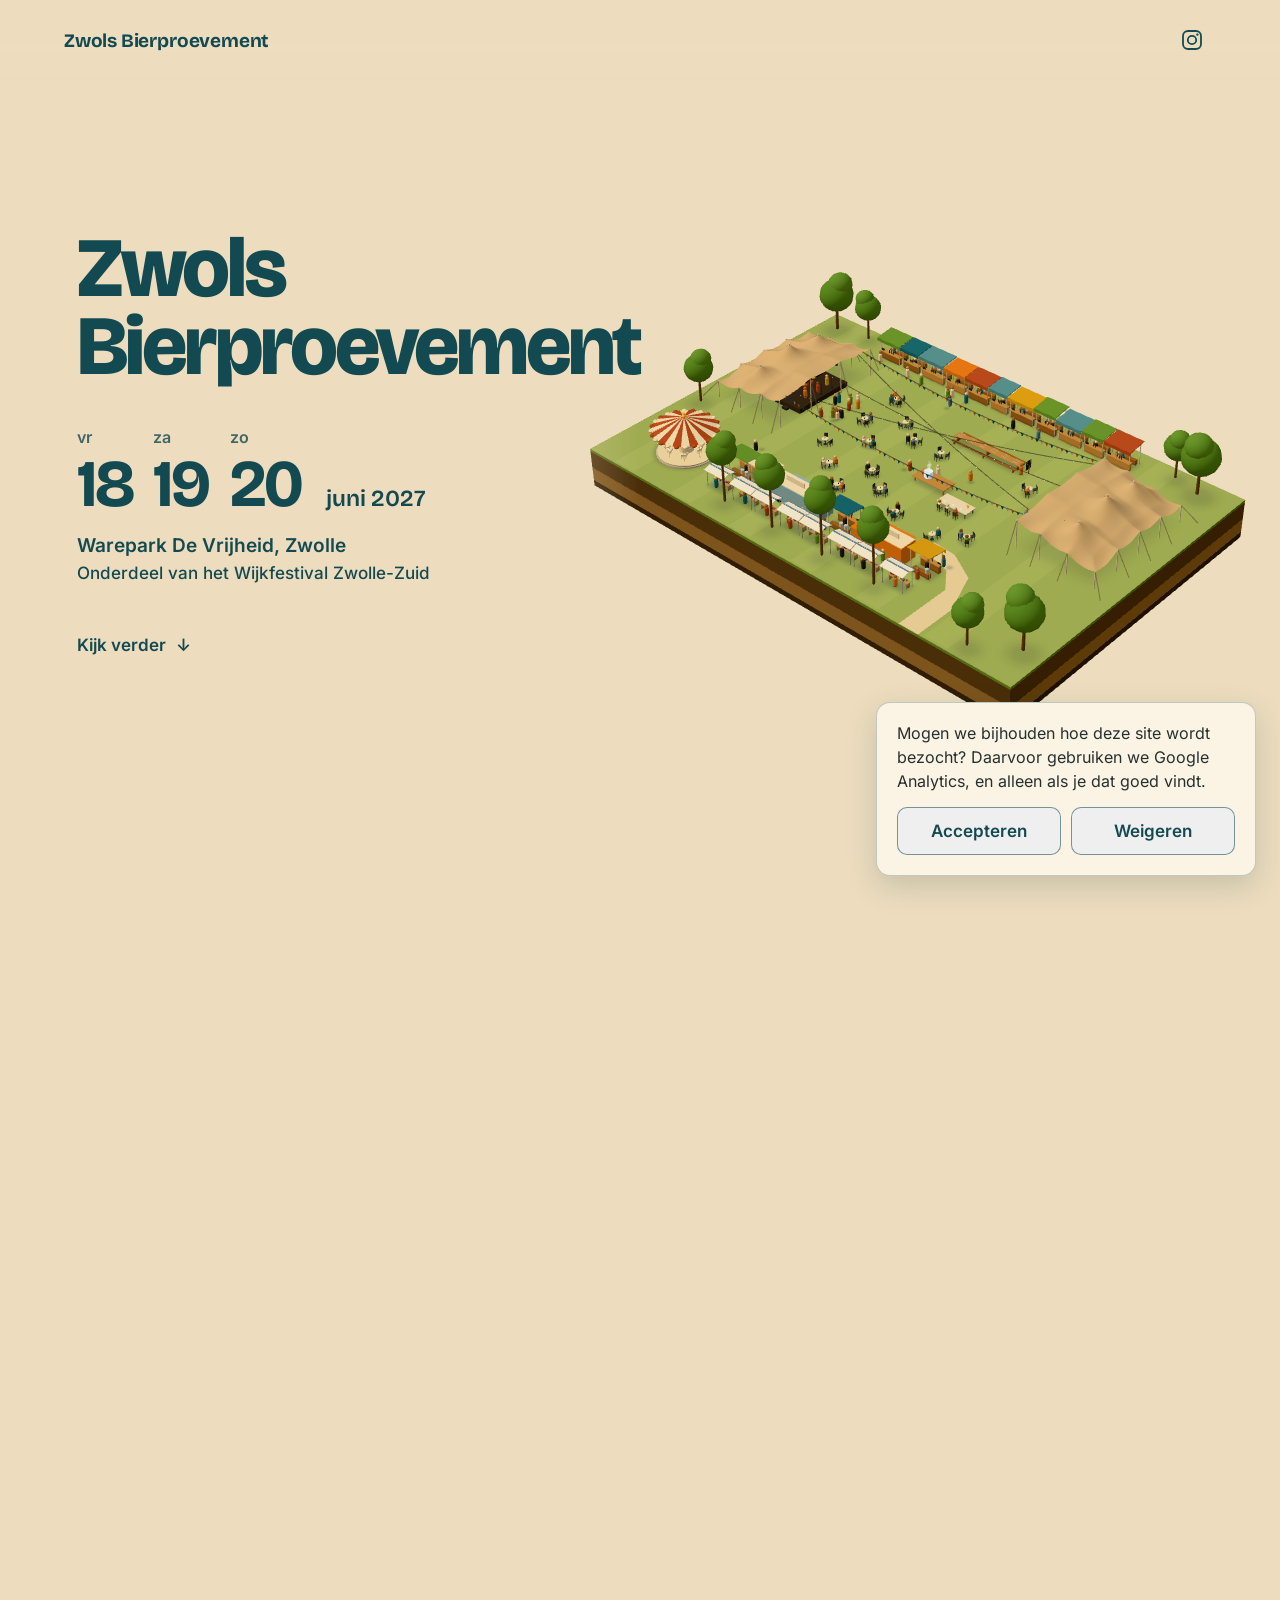
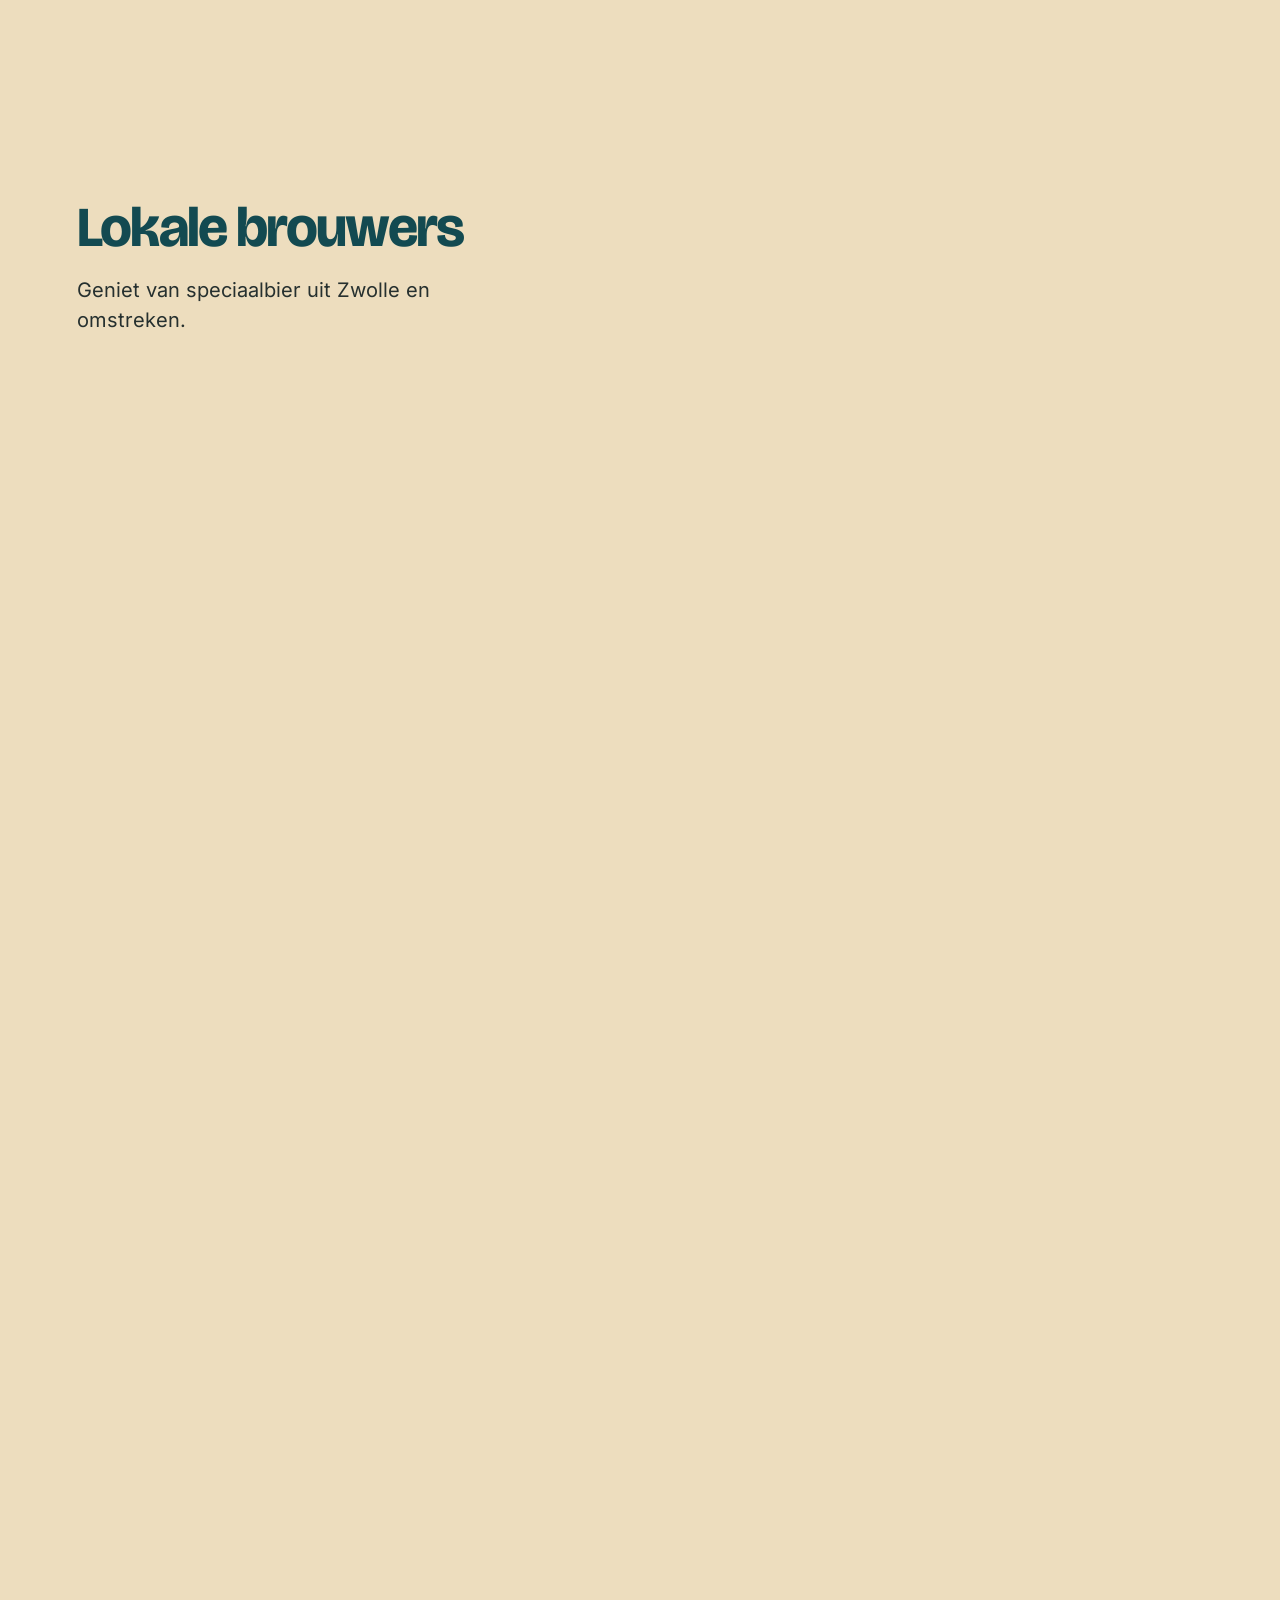
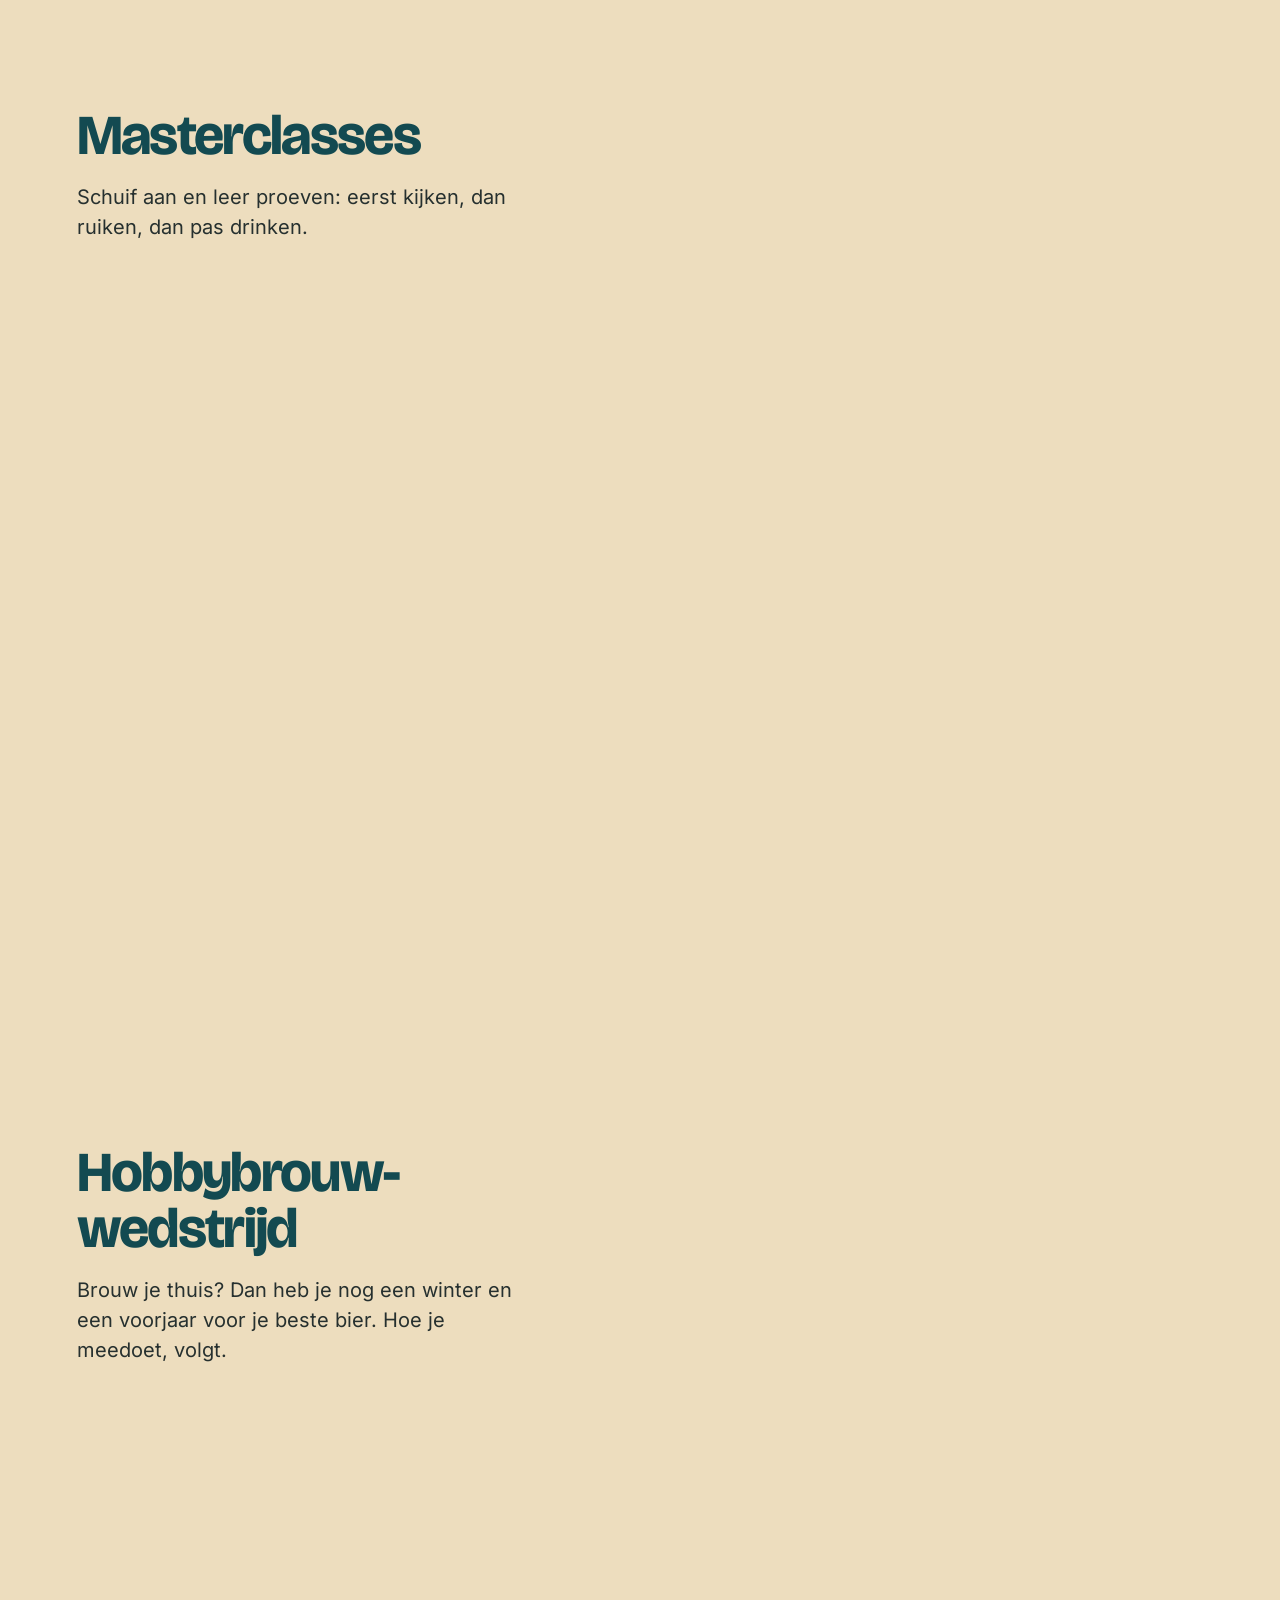
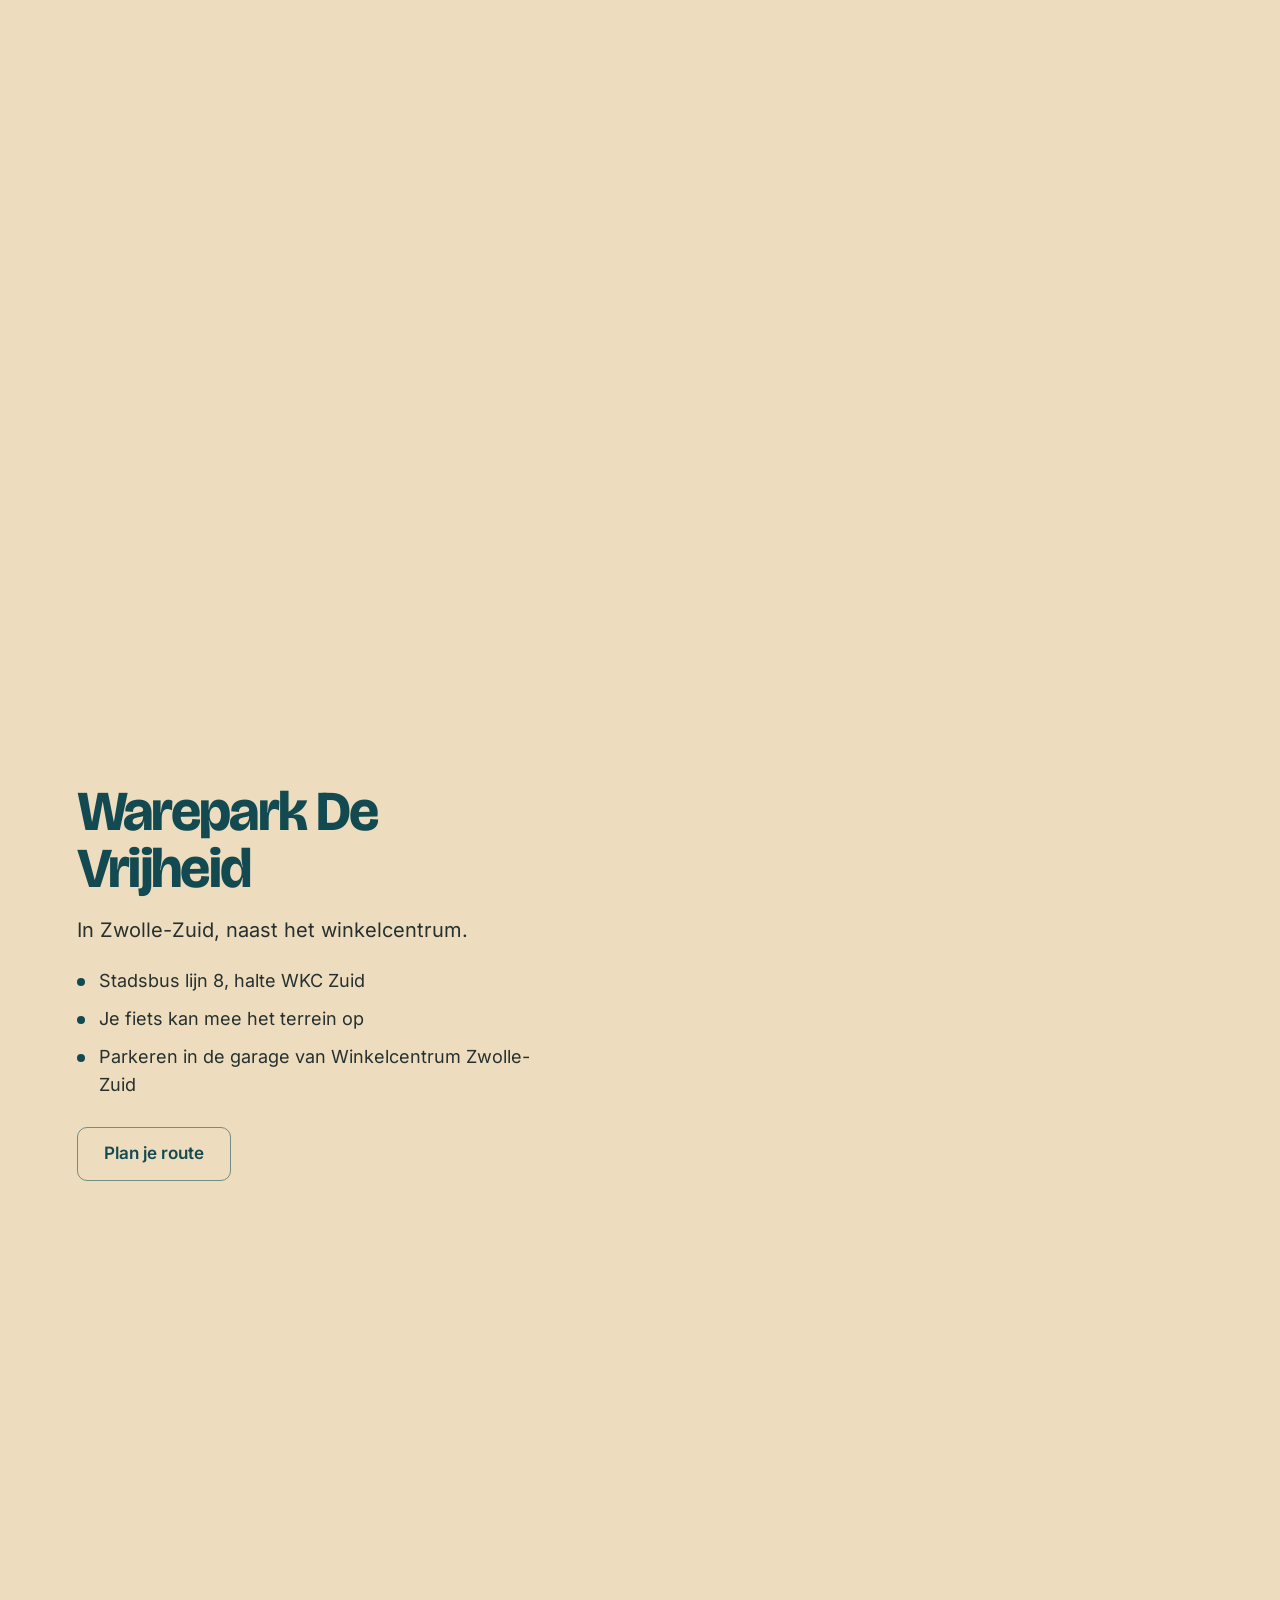
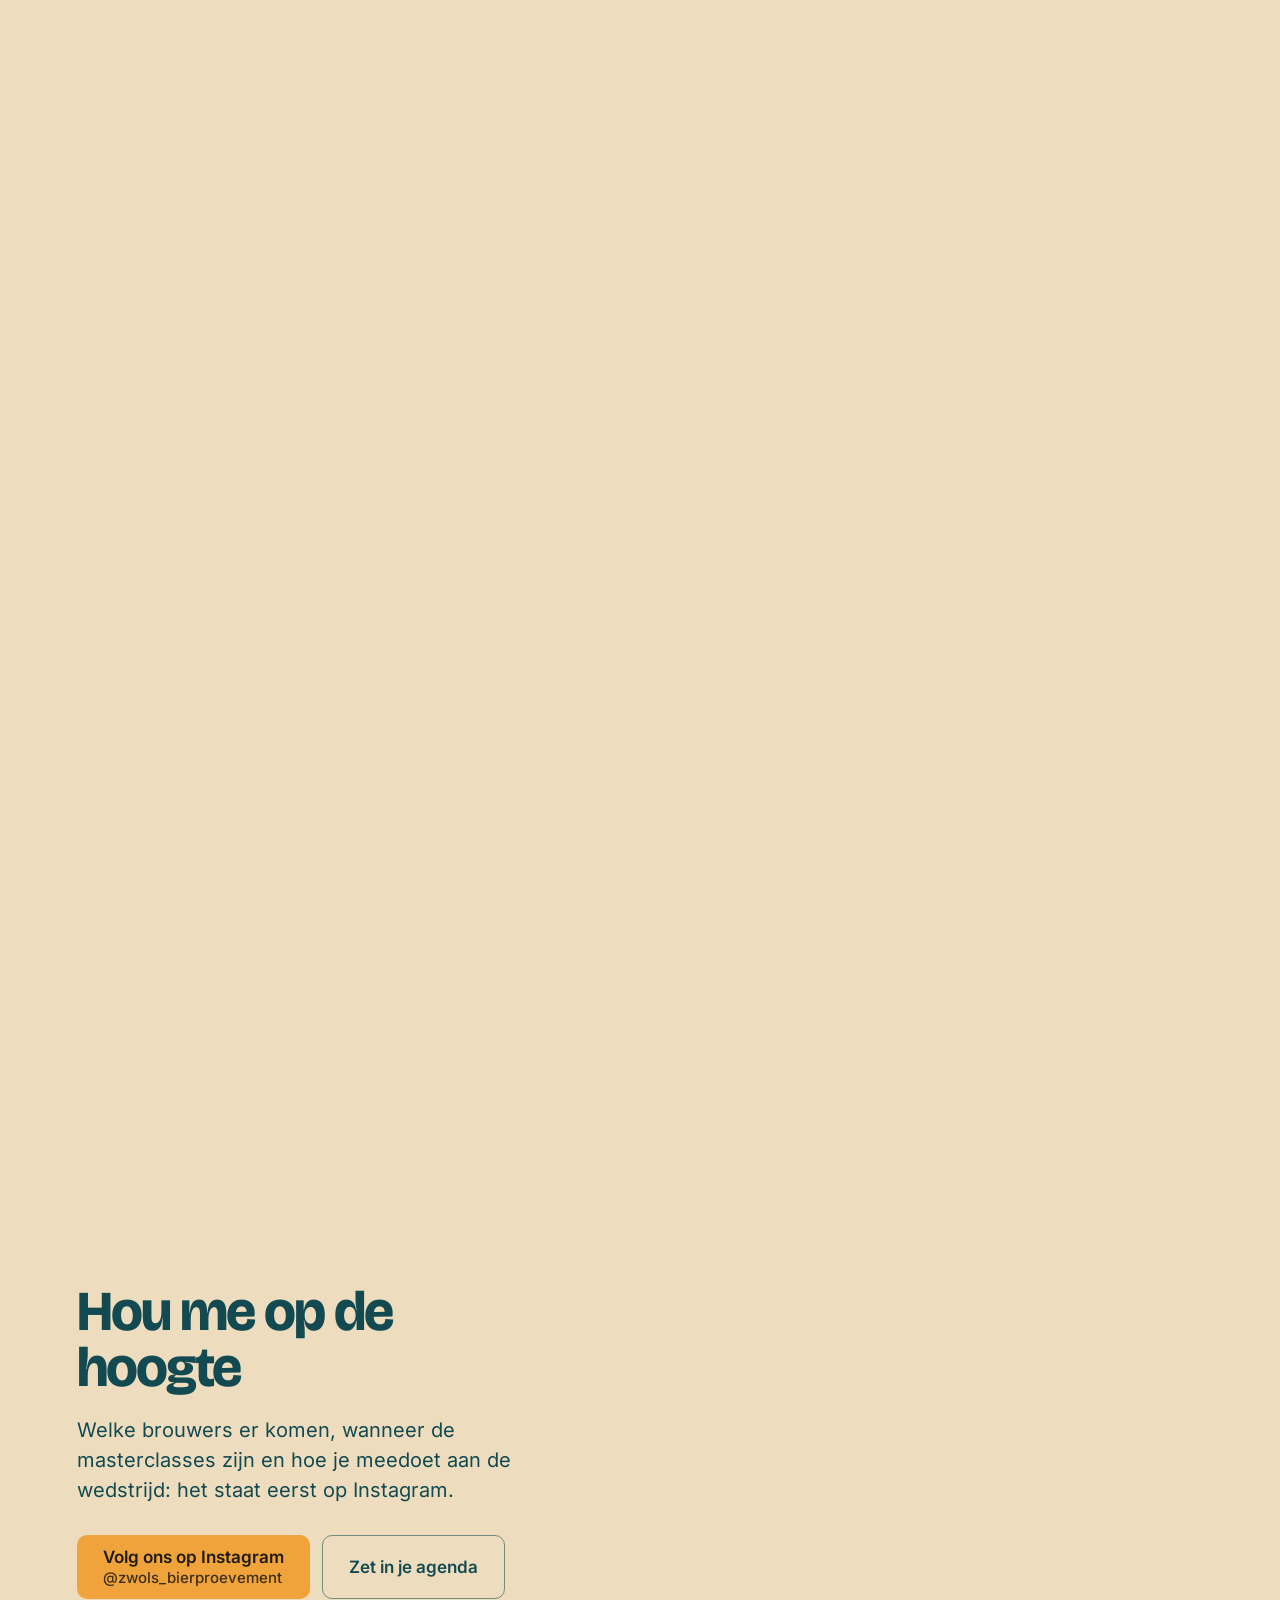
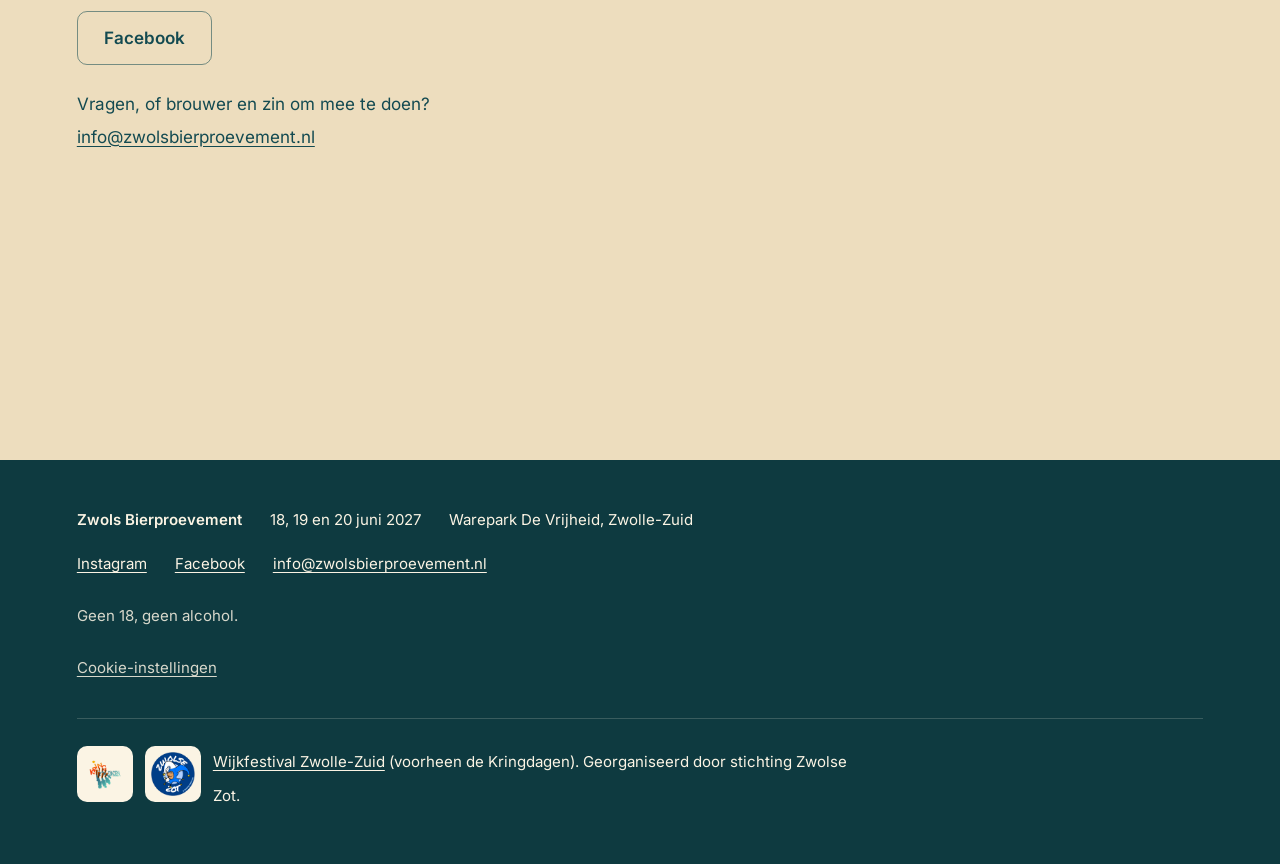
==== commit f19cc14e: "Live: titel/beschrijving, Google Analytics met toestemming, eigen icoon (proefglas), vindbaarheid Co" ====
--- a/index.html
+++ b/index.html
@@ -10,14 +10,35 @@
   })();
 </script>
 <meta name="viewport" content="width=device-width, initial-scale=1, viewport-fit=cover">
-<title>Zwols Bierproevement 2027</title>
-<meta name="description" content="Zwols Bierproevement, 18, 19 en 20 juni 2027 in Warepark De Vrijheid, Zwolle.">
 <meta name="theme-color" content="#EDDDBE">
-<link rel="icon" href="data:image/svg+xml,%3Csvg xmlns=%27http://www.w3.org/2000/svg%27 viewBox=%270 0 32 32%27%3E%3Crect width=%2732%27 height=%2732%27 rx=%277%27 fill=%27%23134A51%27/%3E%3Cpath d=%27M9 10h14L10 22h13%27 stroke=%27%23EDDDBE%27 stroke-width=%273.2%27 fill=%27none%27 stroke-linejoin=%27round%27/%3E%3C/svg%3E">
-  <script type="module" crossorigin src="./assets/index-CS3xzLRL.js"></script>
-  <link rel="stylesheet" crossorigin href="./assets/index-DcZafOp6.css">
+<title>Speciaalbierfestival Zwolle-Zuid 18-20 juni | Zwols Bierproevement</title>
+<meta name="description" content="Speciaalbierfestival Zwolle-Zuid: regionale brouwers, 18 t/m 20 juni 2027 in Warepark De Vrijheid. Onderdeel van het Wijkfestival Zwolle-Zuid.">
+<link rel="icon" href="favicon.ico" sizes="32x32">
+<link rel="icon" href="favicon.svg" type="image/svg+xml">
+<link rel="apple-touch-icon" href="apple-touch-icon.png">
+<link rel="manifest" href="site.webmanifest">
+<link rel="canonical" href="https://zwolsbierproevement.nl/">
+<meta property="og:type" content="website">
+<meta property="og:locale" content="nl_NL">
+<meta property="og:site_name" content="Zwols Bierproevement">
+<meta property="og:title" content="Speciaalbierfestival Zwolle-Zuid 18-20 juni | Zwols Bierproevement">
+<meta property="og:description" content="Speciaalbierfestival Zwolle-Zuid: regionale brouwers, 18 t/m 20 juni 2027 in Warepark De Vrijheid. Onderdeel van het Wijkfestival Zwolle-Zuid.">
+<meta property="og:url" content="https://zwolsbierproevement.nl/">
+<meta property="og:image" content="https://zwolsbierproevement.nl/og-image.jpg">
+<meta property="og:image:width" content="1200">
+<meta property="og:image:height" content="630">
+<meta property="og:image:alt" content="Maquette van het Zwols Bierproevement in Warepark De Vrijheid, met de naam en de datum 18, 19 en 20 juni 2027">
+<meta name="twitter:card" content="summary_large_image">
+<meta name="twitter:title" content="Speciaalbierfestival Zwolle-Zuid 18-20 juni | Zwols Bierproevement">
+<meta name="twitter:description" content="Speciaalbierfestival Zwolle-Zuid: regionale brouwers, 18 t/m 20 juni 2027 in Warepark De Vrijheid. Onderdeel van het Wijkfestival Zwolle-Zuid.">
+<meta name="twitter:image" content="https://zwolsbierproevement.nl/og-image.jpg">
+<meta name="twitter:image:alt" content="Maquette van het Zwols Bierproevement in Warepark De Vrijheid, met de naam en de datum 18, 19 en 20 juni 2027">
+<script type="application/ld+json">{"@context":"https://schema.org","@type":"Event","name":"Zwols Bierproevement 2027","description":"Speciaalbierfestival Zwolle-Zuid: regionale brouwers, 18 t/m 20 juni 2027 in Warepark De Vrijheid. Onderdeel van het Wijkfestival Zwolle-Zuid.","startDate":"2027-06-18","endDate":"2027-06-20","eventStatus":"https://schema.org/EventScheduled","eventAttendanceMode":"https://schema.org/OfflineEventAttendanceMode","location":{"@type":"Place","name":"Warepark De Vrijheid","address":{"@type":"PostalAddress","addressLocality":"Zwolle","addressCountry":"NL"}},"image":["https://zwolsbierproevement.nl/og-image.jpg"],"organizer":{"@type":"Organization","name":"Stichting Zwolse Zot"},"superEvent":{"@type":"Event","name":"Wijkfestival Zwolle-Zuid","url":"https://kringdagen.nl"},"url":"https://zwolsbierproevement.nl/","inLanguage":"nl"}</script>
+<script>window.dataLayer=window.dataLayer||[];function gtag(){dataLayer.push(arguments);}gtag('consent','default',{ad_storage:'denied',ad_user_data:'denied',ad_personalization:'denied',analytics_storage:'denied'});</script>
+  <script type="module" crossorigin src="./assets/index-CWSXiwEs.js"></script>
+  <link rel="stylesheet" crossorigin href="./assets/index-CGysgAkJ.css">
 </head>
 <body>
-<div id="root"></div>
+<div id="root"><div><header class="bar"><a class="mark" href="#top">Zwols Bierproevement</a><a class="iconbtn" href="https://www.instagram.com/zwols_bierproevement/" aria-label="Zwols Bierproevement op Instagram"><svg viewBox="0 0 24 24" width="24" height="24" aria-hidden="true"><rect x="3" y="3" width="18" height="18" rx="5" fill="none" stroke="currentColor" stroke-width="1.8"></rect><circle cx="12" cy="12" r="4.2" fill="none" stroke="currentColor" stroke-width="1.8"></circle><circle cx="17.4" cy="6.6" r="1.2" fill="currentColor"></circle></svg></a></header><div class="vh-probe" aria-hidden="true"></div><div class="stage" aria-hidden="true"></div><main id="top"><section class="ch hero" data-moment="0"><div class="inner"><h1 class="wordmark">Zwols <br>Bierproevement</h1><p class="dates"><span class="sr">Vrijdag 18, zaterdag 19 en zondag 20 juni 2027</span><span class="d" aria-hidden="true"><small>vr</small>18</span><span class="d" aria-hidden="true"><small>za</small>19</span><span class="d" aria-hidden="true"><small>zo</small>20</span><span class="m" aria-hidden="true">juni 2027</span></p><p class="where">Warepark De Vrijheid, Zwolle</p><p class="sub">Onderdeel van het Wijkfestival Zwolle-Zuid</p><a class="cue" href="#brouwers">Kijk verder <span aria-hidden="true">↓</span></a></div></section><section class="ch brouwers" id="brouwers" data-moment="1" data-hold="true"><div class="inner"><h2>Lokale brouwers</h2><p class="body">Geniet van speciaalbier uit Zwolle en omstreken.</p></div></section><section class="ch" id="masterclasses" data-moment="2"><div class="inner"><h2>Masterclasses</h2><p class="body">Schuif aan en leer proeven: eerst kijken, dan ruiken, dan pas drinken.</p></div></section><section class="ch" id="wedstrijd" data-moment="3"><div class="inner"><h2>Hobbybrouw­wedstrijd</h2><p class="body">Brouw je thuis? Dan heb je nog een winter en een voorjaar voor je beste bier. Hoe je meedoet, volgt.</p></div></section><section class="ch hold locatie" id="locatie" data-moment="4" data-hold="true"><div class="inner"><h2>Warepark De Vrijheid</h2><p class="body">In Zwolle-Zuid, naast het winkelcentrum.</p><ul class="facts"><li>Stadsbus lijn 8, halte WKC Zuid</li><li>Je fiets kan mee het terrein op</li><li>Parkeren in de garage van Winkelcentrum Zwolle-Zuid</li></ul><a class="btn ghost" href="https://www.google.com/maps/search/?api=1&amp;query=Warepark+De+Vrijheid+Zwolle">Plan je route</a></div><ul class="map-labels" aria-label="Op de kaart"><li class="lbl lbl-main" data-x="60" data-y="57">Warepark De Vrijheid</li><li class="lbl lbl-start" data-x="41.3" data-y="132">Winkelcentrum<br>Zwolle-Zuid</li><li class="lbl lbl-soft lbl-start" data-x="4" data-y="91.5">Patriottenlaan</li><li class="lbl lbl-soft lbl-start" data-x="167" data-y="20" data-mx="153" data-my="14" data-manchor="end">Oldeneelallee</li><li class="ico ico-bus" data-x="160" data-y="80"><span class="sr">Bushalte WKC Zuid, lijn 8</span><svg viewBox="-15 -15 30 30" width="30" height="30" aria-hidden="true"><circle r="15" fill="#134A51"></circle><rect x="-7" y="-9" width="14" height="15" rx="2.6" fill="#FDF8EA"></rect><rect x="-5.2" y="-6.6" width="10.4" height="5.6" rx="1" fill="#134A51"></rect><circle cx="-3.8" cy="2.6" r="1.2" fill="#134A51"></circle><circle cx="3.8" cy="2.6" r="1.2" fill="#134A51"></circle><rect x="-6" y="5" width="3" height="4" rx="1" fill="#FDF8EA"></rect><rect x="3" y="5" width="3" height="4" rx="1" fill="#FDF8EA"></rect></svg></li><li class="ico ico-p" data-x="144" data-y="119.7"><span class="sr">Parkeergarage</span><svg viewBox="-13 -13 26 26" width="26" height="26" aria-hidden="true"><rect x="-13" y="-13" width="26" height="26" rx="6" fill="#134A51"></rect><text x="0" y="1" fill="#FDF8EA" font-family="Inter, system-ui, sans-serif" font-weight="700" font-size="17" text-anchor="middle" dominant-baseline="central">P</text></svg></li><li class="ico ico-pin" data-x="60" data-y="40" aria-hidden="true"><span></span></li></ul></section><div class="dusk" data-moment="5" aria-hidden="true"></div><div class="dusk" data-moment="6" aria-hidden="true"></div><section class="ch night" id="volg" data-moment="7"><div class="inner"><h2>Hou me op de hoogte</h2><p class="body">Welke brouwers er komen, wanneer de masterclasses zijn en hoe je meedoet aan de wedstrijd: het staat eerst op Instagram.</p><div class="actions"><a class="btn primary" href="https://www.instagram.com/zwols_bierproevement/">Volg ons op Instagram<span class="handle">@zwols_bierproevement</span></a><a class="btn ghost" href="zwols-bierproevement-2027.ics" download="zwols-bierproevement-2027.ics">Zet in je agenda</a><a class="btn ghost" href="https://www.facebook.com/p/Zwols-bierproevement-100090082759436/" target="_blank" rel="noopener">Facebook<span class="sr"> (opent in een nieuw tabblad)</span></a></div><p class="mail">Vragen, of brouwer en zin om mee te doen? <a href="mailto:info@zwolsbierproevement.nl">info@zwolsbierproevement.nl</a></p></div></section></main><footer class="foot"><div class="row"><strong>Zwols Bierproevement</strong><span>18, 19 en 20 juni 2027</span><span>Warepark De Vrijheid, Zwolle-Zuid</span></div><div class="row"><a href="https://www.instagram.com/zwols_bierproevement/">Instagram</a><a href="https://www.facebook.com/p/Zwols-bierproevement-100090082759436/" target="_blank" rel="noopener">Facebook<span class="sr"> (opent in een nieuw tabblad)</span></a><a href="mailto:info@zwolsbierproevement.nl">info@zwolsbierproevement.nl</a></div><p class="fine">Geen 18, geen alcohol.</p><p class="fine"><button type="button" class="linklike">Cookie-instellingen</button></p><div class="colofon"><a class="logo-tile" href="https://kringdagen.nl" aria-label="Wijkfestival Zwolle-Zuid, kringdagen.nl"><img alt="" width="44" height="44" loading="lazy" src="logos/kringdagen.png"></a><span class="logo-tile" aria-hidden="true"><img alt="" width="44" height="44" loading="lazy" src="logos/zwolse-zot.png"></span><p><a href="https://kringdagen.nl">Wijkfestival Zwolle-Zuid</a> (voorheen de Kringdagen). Georganiseerd door stichting Zwolse Zot.</p></div></footer></div></div>
 </body>
 </html>
--- a/assets/index-CGysgAkJ.css
+++ b/assets/index-CGysgAkJ.css
@@ -0,0 +1 @@
+@font-face{font-family:Bricolage Grotesque Variable;font-style:normal;font-display:swap;font-weight:200 800;src:url(./bricolage-grotesque-vietnamese-opsz-normal-D9N6E8K1.woff2)format("woff2-variations");unicode-range:U+102-103,U+110-111,U+128-129,U+168-169,U+1A0-1A1,U+1AF-1B0,U+300-301,U+303-304,U+308-309,U+323,U+329,U+1EA0-1EF9,U+20AB}@font-face{font-family:Bricolage Grotesque Variable;font-style:normal;font-display:swap;font-weight:200 800;src:url(./bricolage-grotesque-latin-ext-opsz-normal-IcJDqblK.woff2)format("woff2-variations");unicode-range:U+100-2BA,U+2BD-2C5,U+2C7-2CC,U+2CE-2D7,U+2DD-2FF,U+304,U+308,U+329,U+1D00-1DBF,U+1E00-1E9F,U+1EF2-1EFF,U+2020,U+20A0-20AB,U+20AD-20C0,U+2113,U+2C60-2C7F,U+A720-A7FF}@font-face{font-family:Bricolage Grotesque Variable;font-style:normal;font-display:swap;font-weight:200 800;src:url(./bricolage-grotesque-latin-opsz-normal-Cre6nC2_.woff2)format("woff2-variations");unicode-range:U+??,U+131,U+152-153,U+2BB-2BC,U+2C6,U+2DA,U+2DC,U+304,U+308,U+329,U+2000-206F,U+20AC,U+2122,U+2191,U+2193,U+2212,U+2215,U+FEFF,U+FFFD}@font-face{font-family:Inter;font-style:normal;font-display:swap;font-weight:400;src:url(./inter-latin-400-normal-C38fXH4l.woff2)format("woff2"),url(./inter-latin-400-normal-CyCys3Eg.woff)format("woff")}@font-face{font-family:Inter;font-style:normal;font-display:swap;font-weight:500;src:url(./inter-latin-500-normal-Cerq10X2.woff2)format("woff2"),url(./inter-latin-500-normal-BL9OpVg8.woff)format("woff")}@font-face{font-family:Inter;font-style:normal;font-display:swap;font-weight:600;src:url(./inter-latin-600-normal-LgqL8muc.woff2)format("woff2"),url(./inter-latin-600-normal-CiBQ2DWP.woff)format("woff")}:root{--bg:#edddbe;--petrol:#134a51;--petrol-deep:#0e3a40;--ink:#26302f;--cream:#fbf4e4;--amber:#f0a33a;--amber-deep:#db8c22;--focus:#ffe3a6;--font-display:"Bricolage Grotesque Variable", "Inter", system-ui, sans-serif;--font-text:"Inter", system-ui, -apple-system, sans-serif;--ease:cubic-bezier(.2, .7, .2, 1)}*{box-sizing:border-box;margin:0;padding:0}html{-webkit-text-size-adjust:100%;background:var(--bg)}body{background:var(--bg);color:var(--ink);font:400 17px/1.55 var(--font-text);-webkit-font-smoothing:antialiased;text-rendering:optimizelegibility}a{color:inherit}.sr{clip:rect(0 0 0 0);clip-path:inset(50%);white-space:nowrap;width:1px;height:1px;position:absolute;overflow:hidden}.stage{height:100vh;z-index:0;pointer-events:none;height:100lvh;position:fixed;top:0;left:0;right:0;-webkit-mask-image:linear-gradient(90deg,#0000 0 30%,#000 50%);mask-image:linear-gradient(90deg,#0000 0 30%,#000 50%)}.poster,.poster img{width:100%;height:100%;position:absolute;top:0;bottom:0;left:0;right:0}.poster img{object-fit:cover;object-position:70% 50%}.poster{transition:opacity .3s ease-out}.poster.is-leaving{opacity:0}.scene-canvas{opacity:0;transition:opacity .3s ease-out;position:absolute;top:0;bottom:0;left:0;right:0}.scene-canvas.is-ready{opacity:1}.is-still .scene-canvas{transition:none}.vh-probe{width:0;height:100vh;visibility:hidden;pointer-events:none;height:100svh;position:fixed;top:0;left:0}.bar{z-index:5;color:var(--petrol);background:linear-gradient(var(--bg) 55%, color-mix(in srgb, var(--bg) 0%, transparent));pointer-events:none;justify-content:space-between;align-items:center;padding:16px clamp(20px,5vw,64px);display:flex;position:fixed;top:0;left:0;right:0}.bar>*{pointer-events:auto}.bar .mark{font:700 19px/1 var(--font-display);letter-spacing:-.01em;opacity:0;align-items:center;min-height:48px;text-decoration:none;transition:opacity .2s ease-out;display:inline-flex}.bar.shown .mark{opacity:1}.iconbtn{width:48px;height:48px;color:inherit;border-radius:12px;place-items:center;text-decoration:none;transition:background-color .2s ease-out;display:inline-grid}.iconbtn:hover{background:color-mix(in srgb, currentColor 10%, transparent)}:focus-visible{outline:3px solid var(--focus);outline-offset:3px;box-shadow:0 0 0 3px var(--petrol-deep);border-radius:6px;transition:none}.bar .mark:focus-visible{opacity:1}main{z-index:1;position:relative}.ch{align-items:center;min-height:120svh;padding:0 clamp(20px,6vw,96px);display:flex}.ch .inner{max-width:min(34rem,36vw)}.hero{min-height:100svh}.brouwers{min-height:215svh}.wordmark{white-space:nowrap;-webkit-hyphens:none;hyphens:none;font:800 clamp(52px, 6.6vw, 108px)/.92 var(--font-display);letter-spacing:-.035em;color:var(--petrol);font-variation-settings:"opsz" 96}.dates{color:var(--petrol);align-items:flex-end;gap:clamp(14px,1.6vw,24px);margin-top:clamp(28px,3.4vw,44px);display:flex}.dates .d{font:700 clamp(44px, 5.2vw, 76px)/.9 var(--font-display);letter-spacing:-.03em;font-variation-settings:"opsz" 96;flex-direction:column;display:flex}.dates .d small{font:600 16px/1 var(--font-text);letter-spacing:.01em;opacity:.8;margin-bottom:10px}.dates .m{font:600 clamp(20px, 1.8vw, 26px)/1.1 var(--font-display);margin-left:4px;padding-bottom:4px}.where{font:600 19px/1.4 var(--font-text);color:var(--petrol);margin-top:18px}.sub{font:500 17px/1.4 var(--font-text);color:var(--petrol);margin-top:2px}.lede{color:var(--ink);margin-top:10px;font-size:19px}.cue{min-height:48px;color:var(--petrol);align-items:center;gap:10px;margin-top:clamp(28px,4vh,48px);font-size:17px;font-weight:600;text-decoration:none;display:inline-flex}.cue span{animation:2.4s ease-in-out infinite nudge;display:inline-block}@keyframes nudge{0%,to{transform:translateY(0)}50%{transform:translateY(4px)}}h2{font:750 clamp(38px, 4.4vw, 62px)/1 var(--font-display);letter-spacing:-.03em;color:var(--petrol);font-variation-settings:"opsz" 96}.ch p.body{color:var(--ink);max-width:28em;margin-top:18px;font-size:20px;line-height:1.5}.hold{min-height:175svh}.dusk{height:45svh}.facts{gap:10px;margin-top:22px;font-size:18px;list-style:none;display:grid}.facts li{padding-left:22px;position:relative}.facts li:before{content:"";background:var(--petrol);border-radius:50%;width:8px;height:8px;position:absolute;top:.62em;left:0}.btn{min-height:54px;font:600 17px/1.2 var(--font-text);border-radius:10px;justify-content:center;align-items:center;gap:10px;padding:0 26px;text-decoration:none;transition:background-color .2s ease-out,border-color .2s ease-out;display:inline-flex}.btn.ghost{border:1.5px solid color-mix(in srgb, currentColor 55%, transparent)}.btn.ghost:hover{background:color-mix(in srgb, currentColor 8%, transparent);border-color:currentColor}.btn.primary{background:var(--amber);color:#1e1a14}.btn.primary:hover{background:var(--amber-deep)}.locatie .btn{color:var(--petrol);margin-top:28px}.night h2,.night p.body,.night .mail{color:var(--petrol);transition:color .2s ease-out}.night .actions{flex-wrap:wrap;gap:12px;margin-top:30px;display:flex}.night .actions .ghost{color:var(--petrol)}.is-night .night h2,.is-night .night p.body,.is-night .night .mail,.is-night .night .actions .ghost{color:var(--cream)}.night .handle{opacity:.85;font-size:15px;font-weight:500;display:block}.night .btn.primary{flex-direction:column;align-items:flex-start;gap:2px;min-height:64px;padding:12px 26px}.night .mail{margin-top:26px;font-size:17px}.night .mail a{text-underline-offset:3px;padding:6px 0;display:inline-block}.is-night .bar{color:var(--cream)}.map-labels{z-index:0;opacity:0;pointer-events:none;visibility:hidden;width:0;height:0;list-style:none;position:fixed;top:0;left:0}.map-labels.is-shown{visibility:visible}.map-labels li{will-change:transform;white-space:nowrap;position:absolute;top:0;left:0}.map-labels .lbl{font:600 16px/1.15 var(--font-text);color:var(--petrol);text-shadow:0 0 3px #fdf8ea,0 0 3px #fdf8ea,0 0 6px #fdf8ea,0 0 6px #fdf8ea;translate:-50% -50%}.map-labels .lbl-main{font-size:18px;font-weight:700}.map-labels .lbl-soft{color:#6c561c;font-weight:500}.map-labels .lbl-start{translate:0 -50%}.map-labels .ico{line-height:0;translate:-50% -50%}.map-labels .ico-pin span{background:var(--amber);width:22px;height:22px;box-shadow:0 0 0 12px color-mix(in srgb, var(--amber) 28%, transparent);border:4px solid #fdf8ea;border-radius:50%;display:block}.debug{z-index:9;color:#fbf4e4;background:#26302f;border-radius:8px;padding:6px 10px;font:500 15px/1.3 ui-monospace,Menlo,monospace;position:fixed;bottom:8px;left:8px}.foot{z-index:1;background:var(--petrol-deep);color:var(--cream);padding:48px clamp(20px,6vw,96px) 56px;font-size:15px;line-height:1.6;position:relative}.foot .row{flex-wrap:wrap;gap:8px 28px;display:flex}.foot .row+.row{margin-top:10px}.foot a{text-underline-offset:3px;align-items:center;min-height:44px;display:inline-flex}.foot .fine{opacity:.85;margin-top:18px}.colofon{border-top:1px solid color-mix(in srgb, var(--cream) 18%, transparent);align-items:center;gap:12px;margin-top:28px;padding-top:22px;display:flex}.colofon .logo-tile{background:#fbf4e4;border-radius:10px;flex:none;place-items:center;width:56px;height:56px;display:grid}.colofon .logo-tile img{width:44px;height:44px;display:block}.colofon p{max-width:40rem;font-size:15px;line-height:1.5}.colofon p a{padding:10px 0;display:inline-block}.cookie{z-index:6;width:min(380px,100vw - 48px);color:var(--ink);border:1px solid color-mix(in srgb, var(--petrol) 25%, transparent);background:#fbf4e4;border-radius:14px;padding:18px 20px 20px;position:fixed;bottom:24px;right:24px;box-shadow:0 10px 30px #0e3a402e}.cookie[hidden]{display:none}.cookie p{font-size:16px;line-height:1.5}.cookie-actions{gap:10px;margin-top:14px;display:flex}.cookie-actions .btn{min-height:48px;color:var(--petrol);flex:1;padding:0 16px}.linklike{all:unset;cursor:pointer;font:inherit;text-underline-offset:3px;align-items:center;min-height:44px;text-decoration:underline;display:inline-flex}.linklike:focus-visible{outline:3px solid var(--focus);outline-offset:3px;box-shadow:0 0 0 3px var(--petrol-deep);border-radius:6px}.is-og .bar,.is-og main>:not(.hero),.is-og .hero .cue,.is-og .foot,.is-og .map-labels,.is-still .bar,.is-still main>:not(.locatie),.is-still .locatie>.inner,.is-still .foot{visibility:hidden}.is-still .stage{-webkit-mask-image:none;mask-image:none}@media (max-width:759px){body{font-size:16px}.stage{-webkit-mask-image:linear-gradient(#000 0 50%,#0000 66%);mask-image:linear-gradient(#000 0 50%,#0000 66%)}.poster img{object-position:50% 0%}.ch{align-items:flex-end;padding:0 12px 14px}.ch .inner{background:color-mix(in srgb, var(--bg) 94%, transparent);border-radius:16px;width:100%;max-width:none;padding:22px 22px 24px;position:sticky;bottom:12px}.hero .inner{background:0 0;padding:0 10px 8px}.night .inner{background:color-mix(in srgb, var(--petrol-deep) 92%, transparent)}.ch .inner{z-index:1}.locatie .inner{position:relative;bottom:auto}.night h2,.night p.body,.night .mail,.night .actions .ghost{color:var(--cream)}.hold{min-height:185svh}.facts{font-size:17px}.night .actions{flex-direction:column}.night .actions .btn{width:100%}.colofon{flex-wrap:wrap}.cookie{width:auto;top:72px;bottom:auto;left:12px;right:12px}.ch p.body{font-size:18px}.wordmark{font-size:min(64px,13.3333vw - 5.86667px)}.dates .d{font-size:44px}.where,.lede{font-size:17px}.sub{font-size:16px}.cue{display:none}}@media (prefers-reduced-motion:reduce){.cue span{animation:none}.bar .mark{transition:none}}
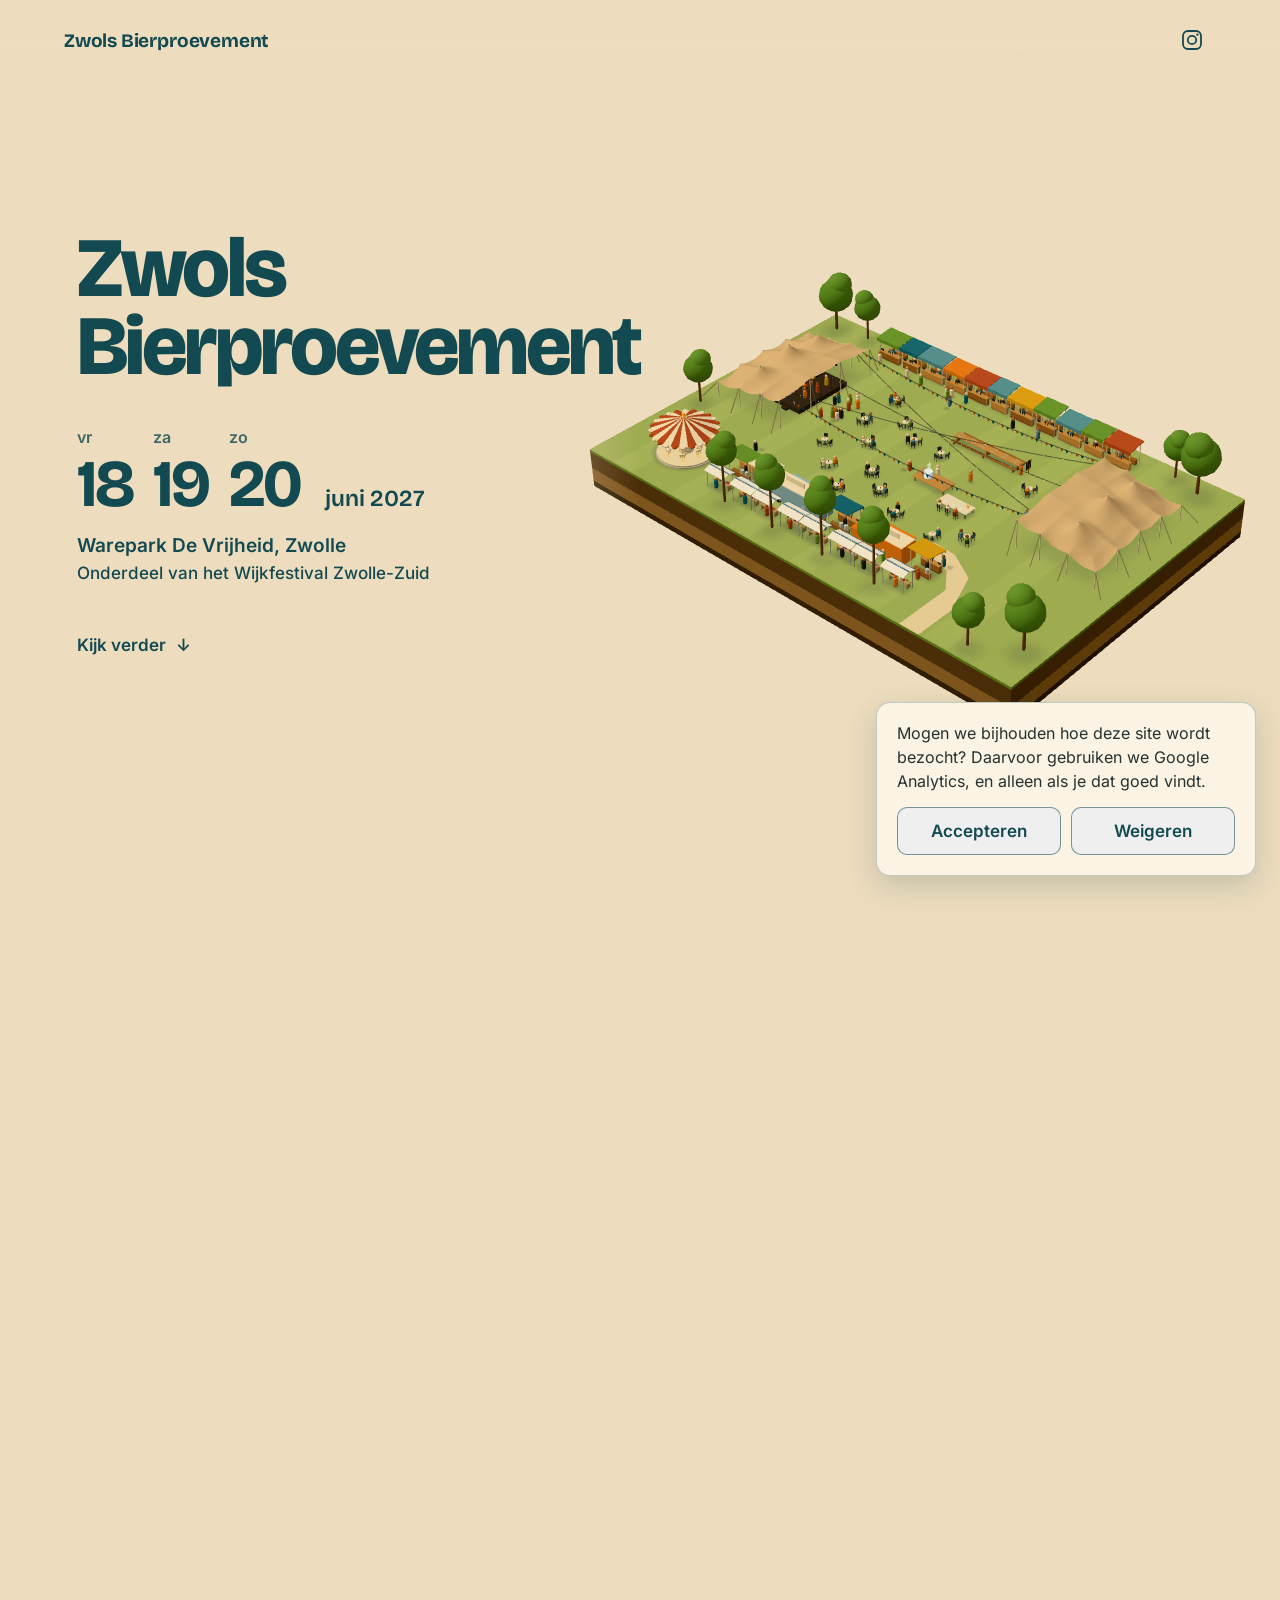
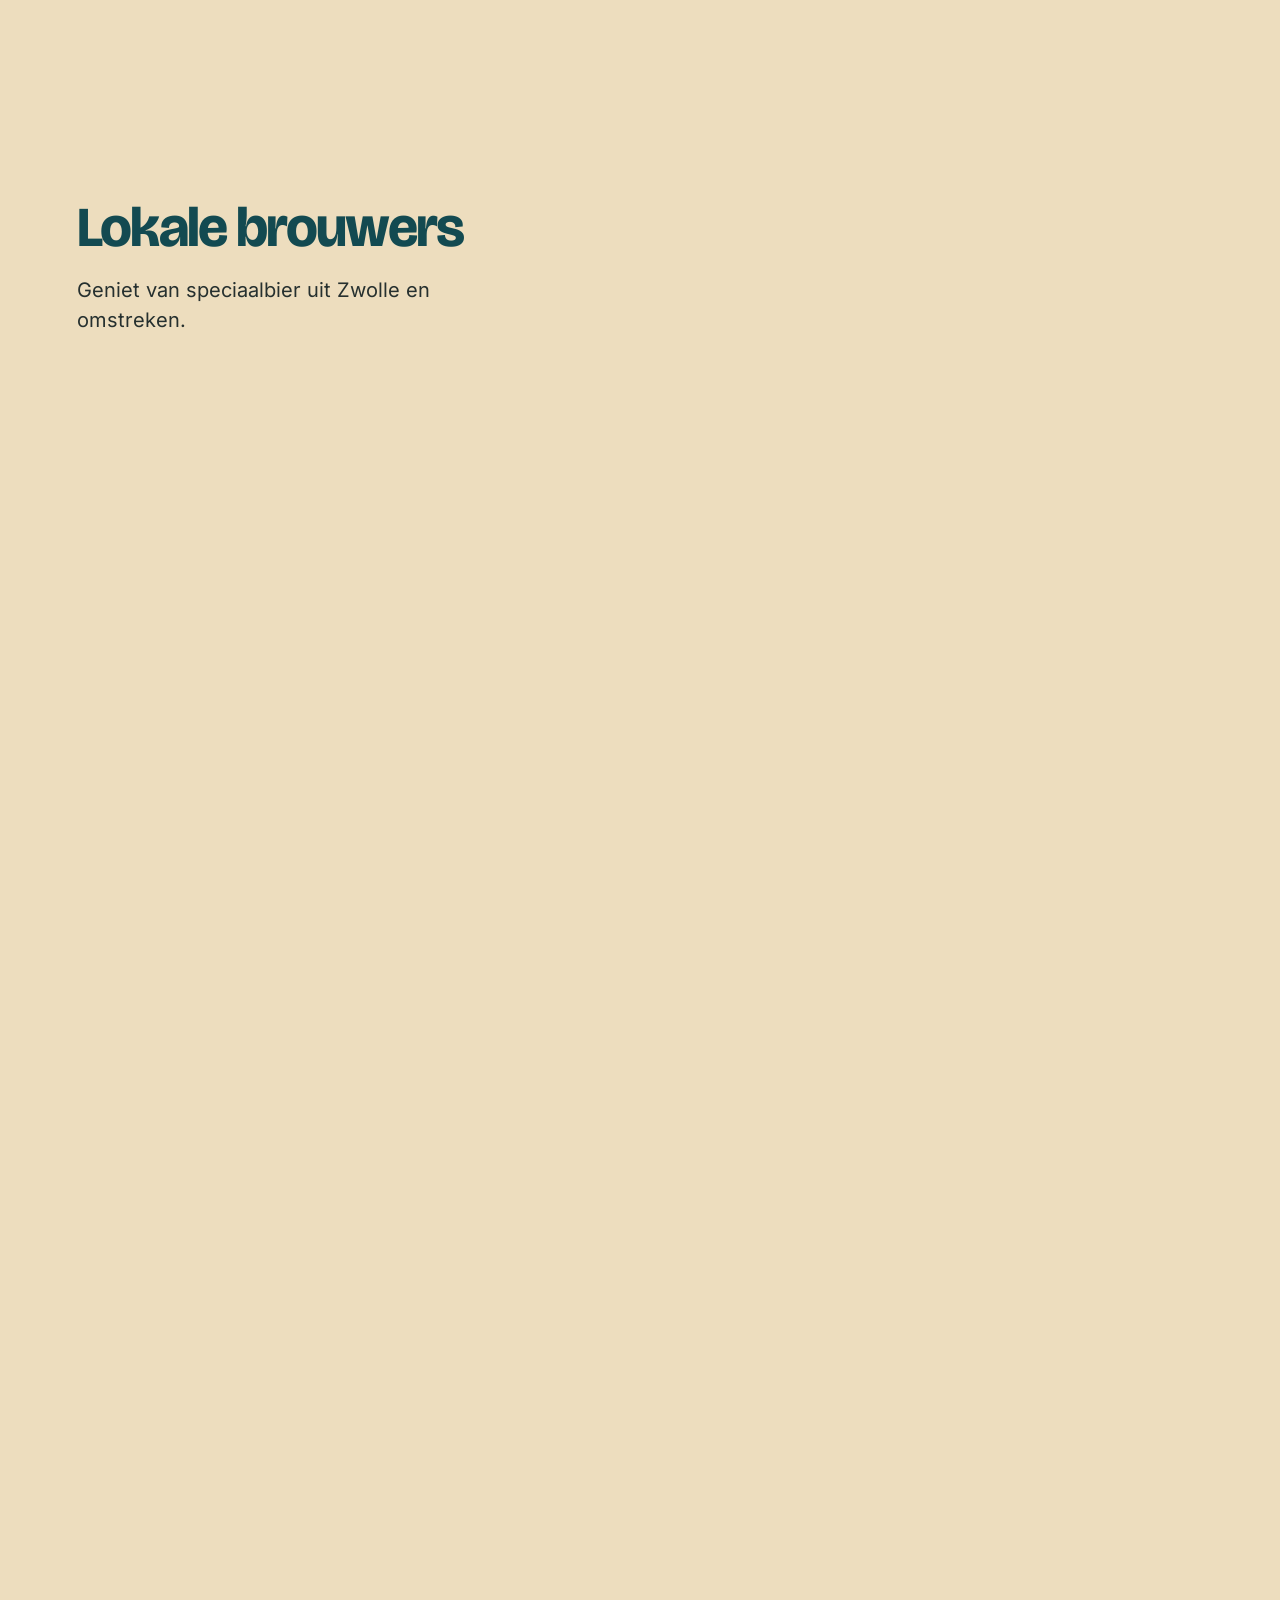
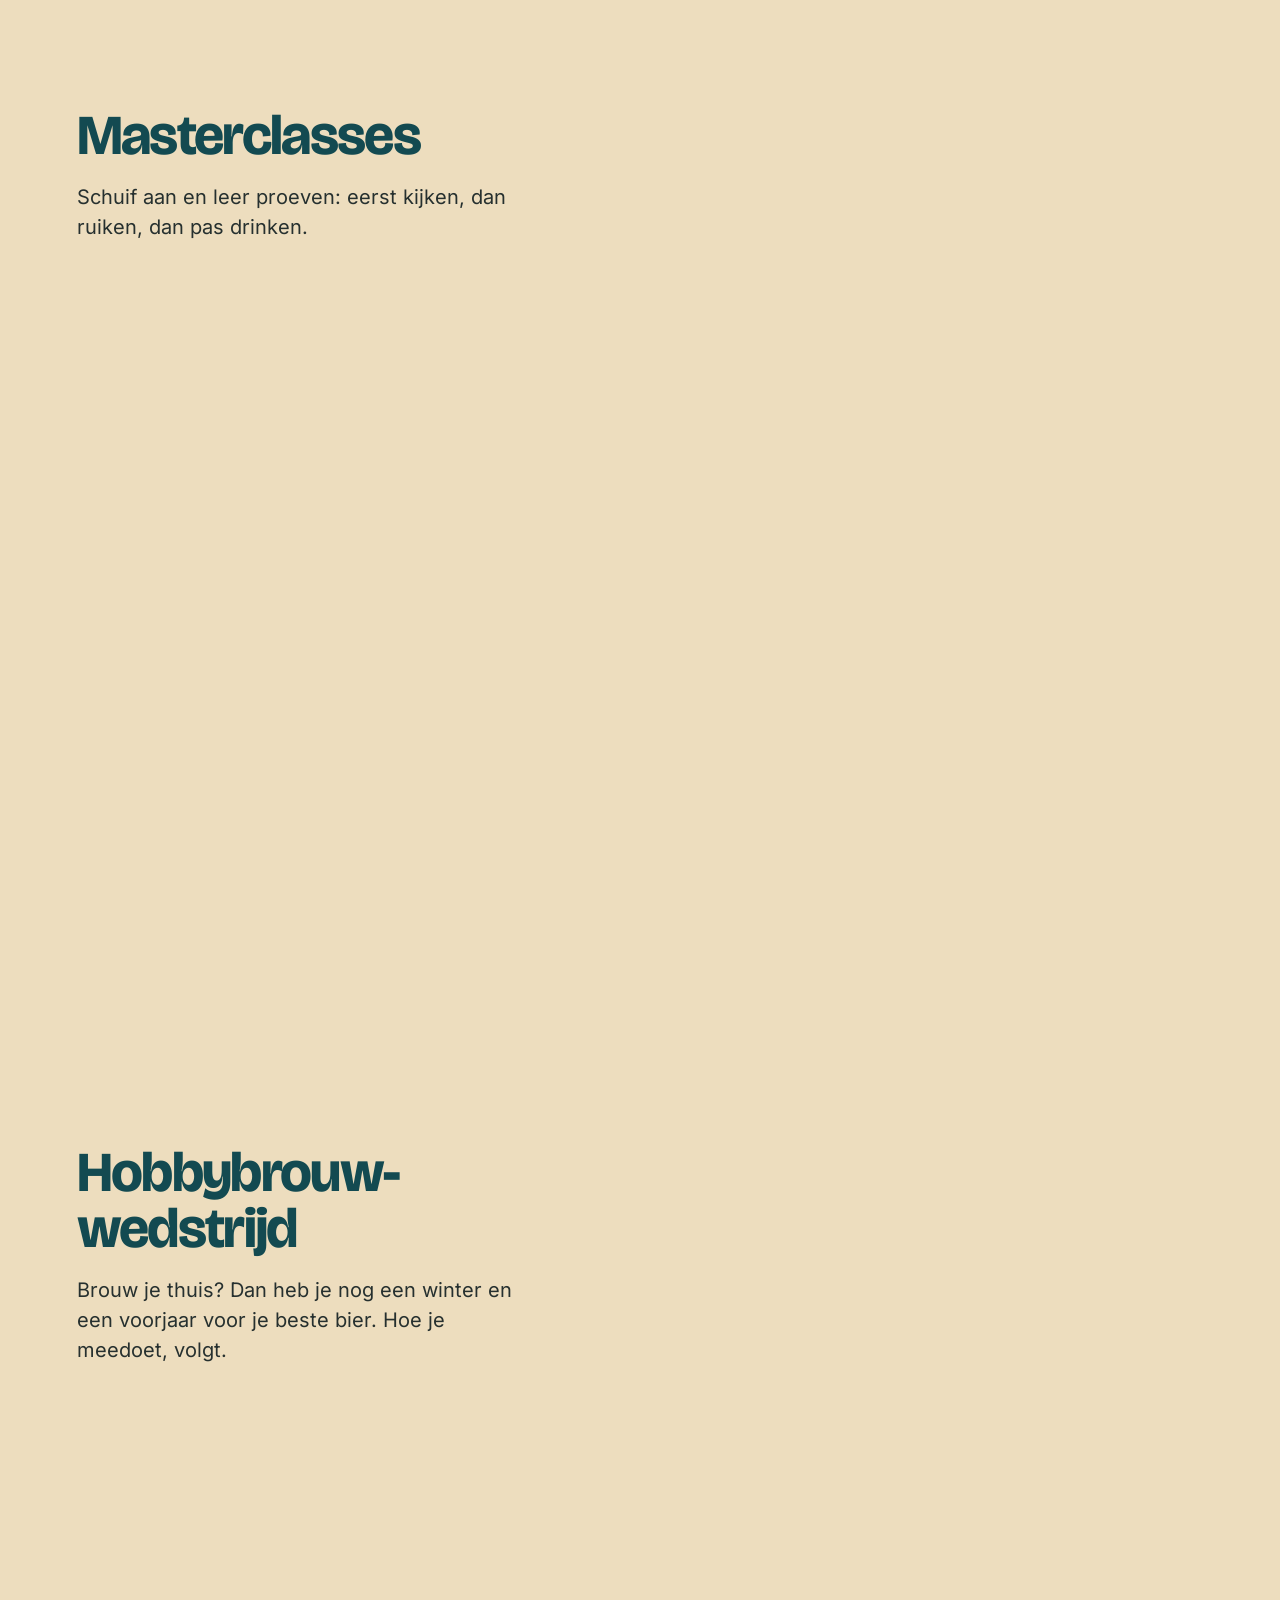
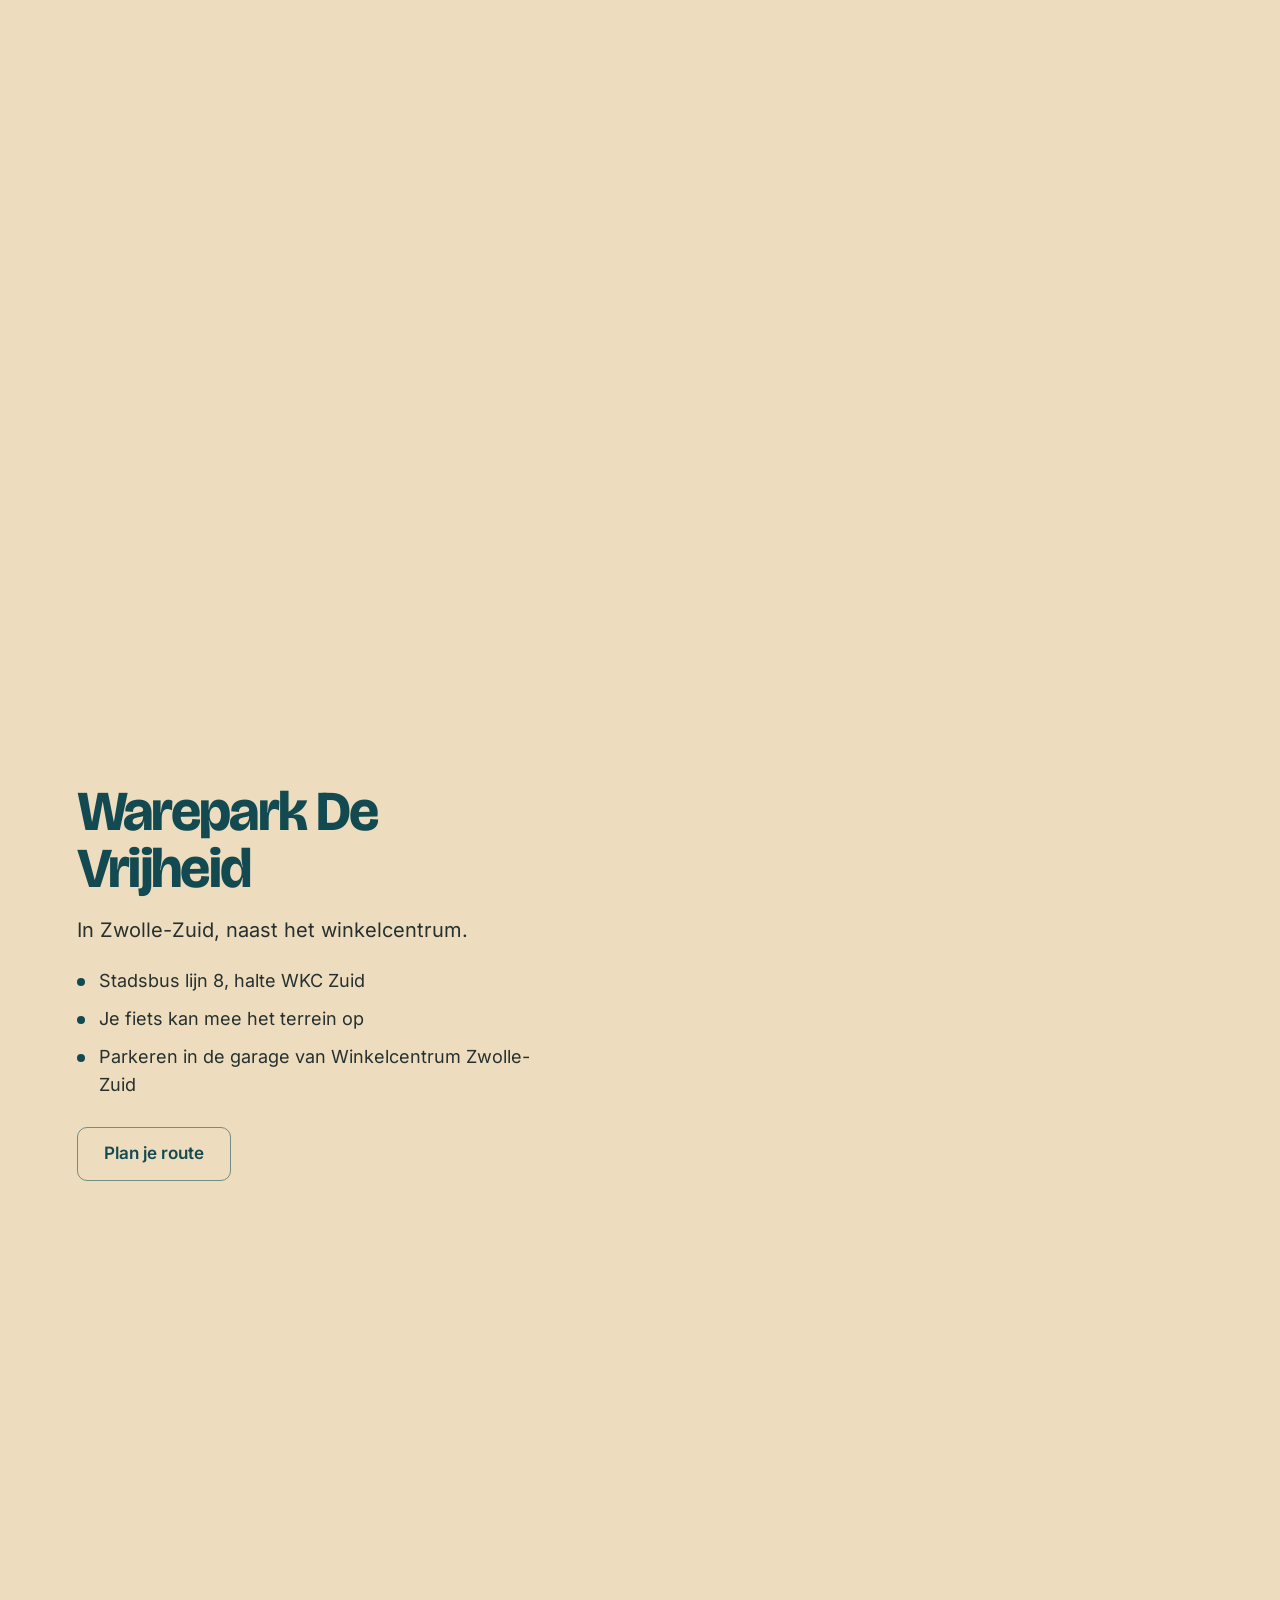
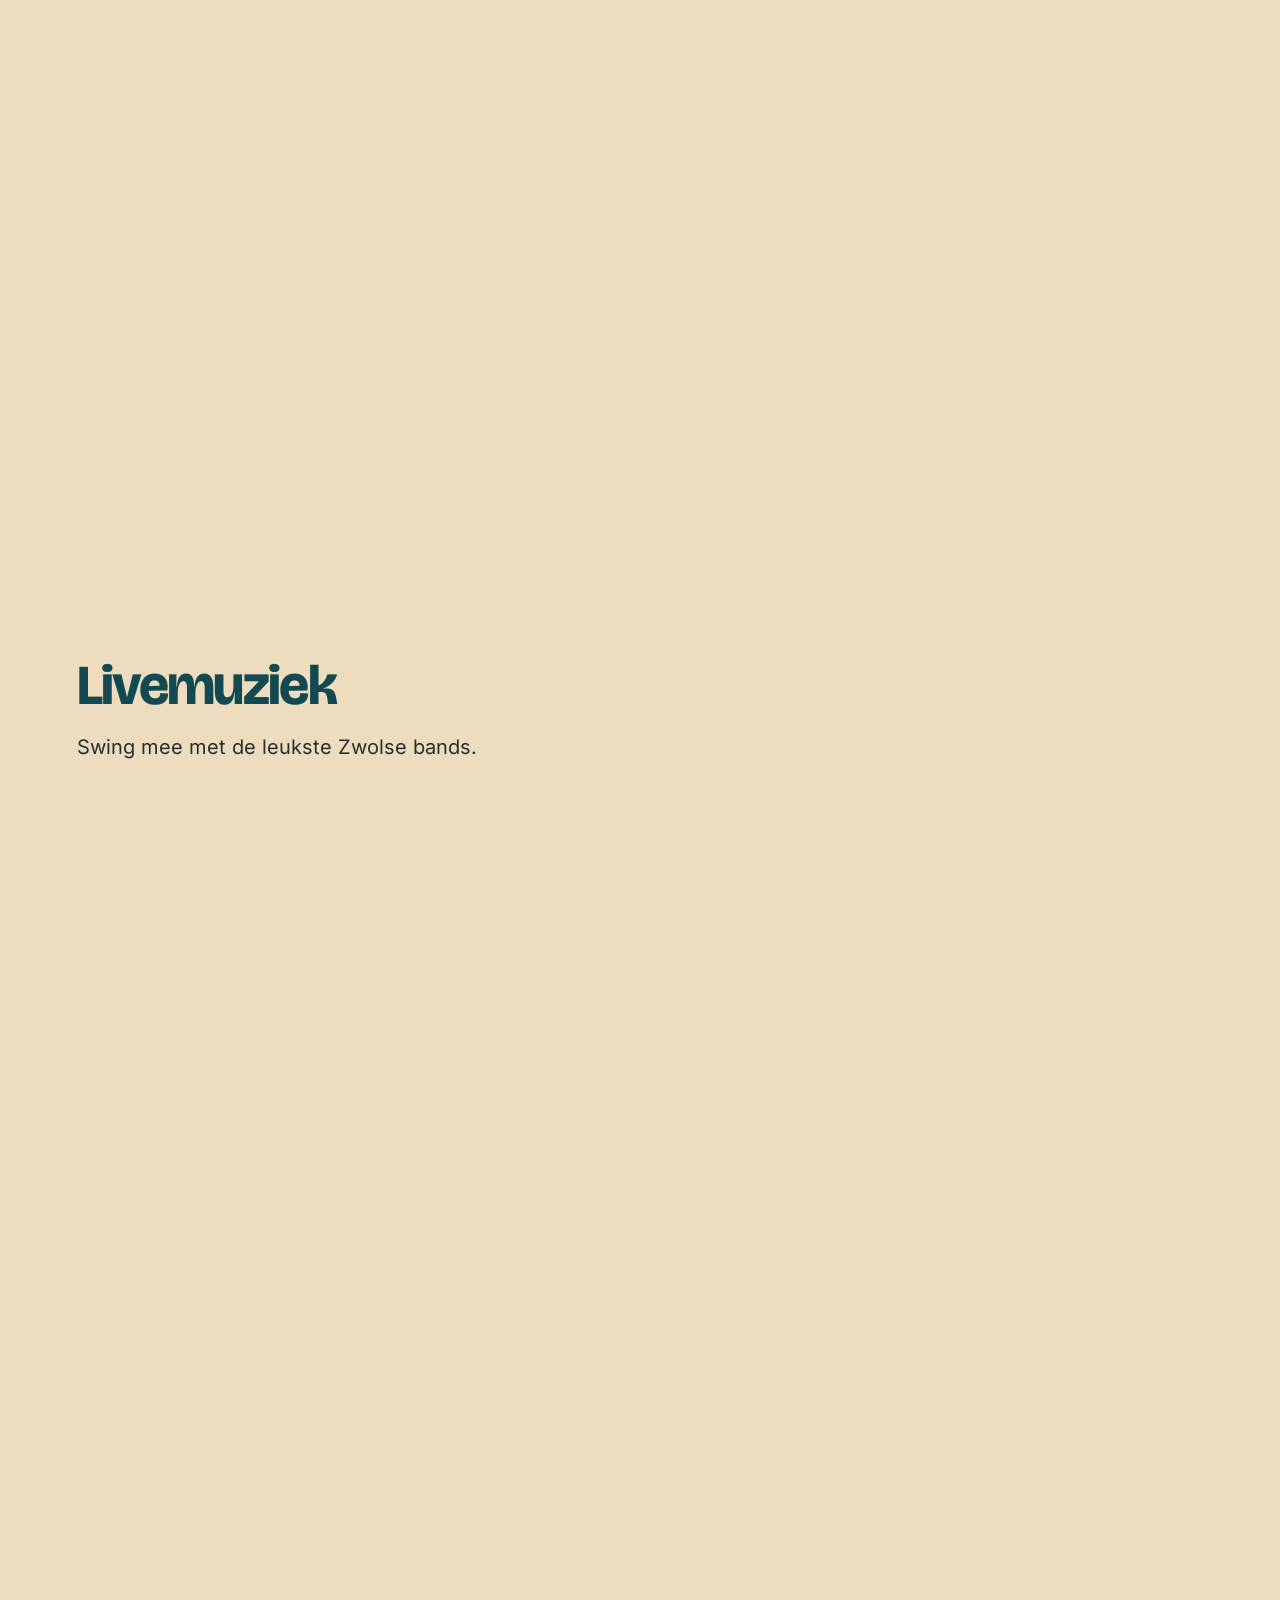
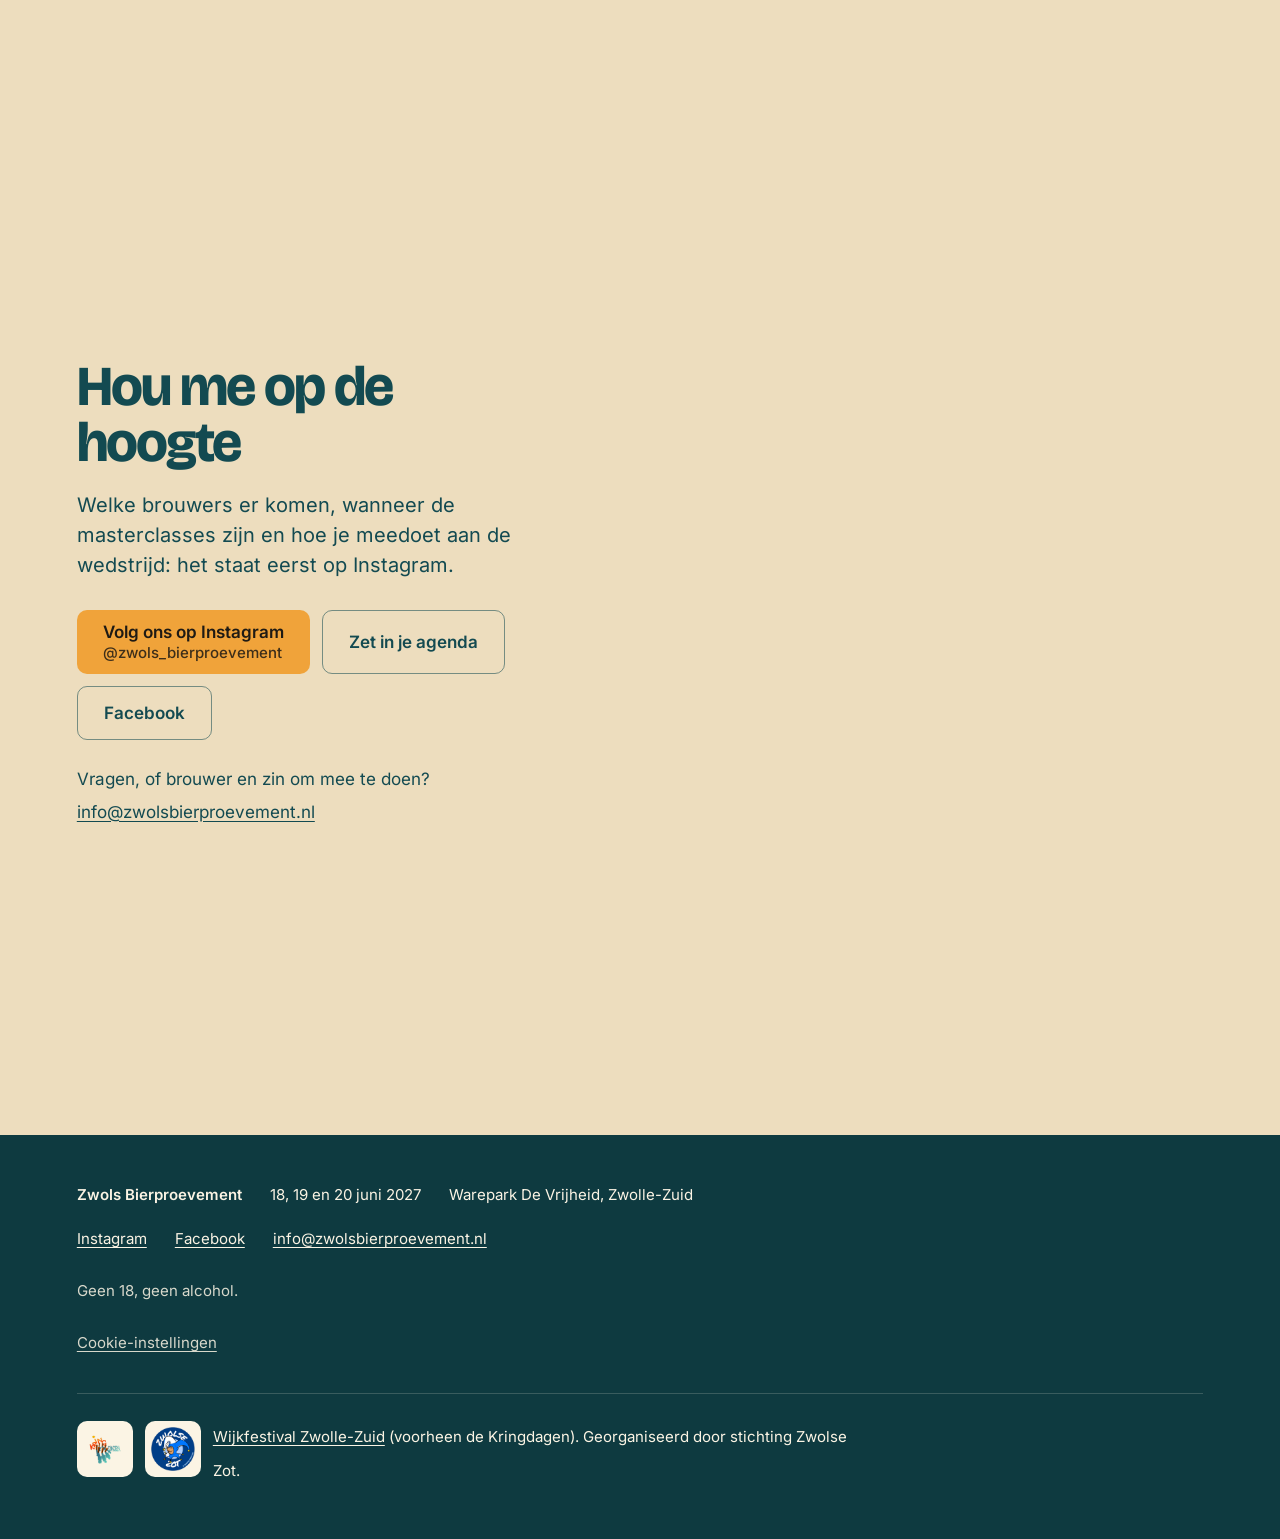
==== commit 9323ce64: "Live: tekstsectie Livemuziek, CLS-fix webletters Co-Authored-By: Claude Opus 5.5 (1M context) <norep" ====
--- a/index.html
+++ b/index.html
@@ -35,10 +35,10 @@
 <meta name="twitter:image:alt" content="Maquette van het Zwols Bierproevement in Warepark De Vrijheid, met de naam en de datum 18, 19 en 20 juni 2027">
 <script type="application/ld+json">{"@context":"https://schema.org","@type":"Event","name":"Zwols Bierproevement 2027","description":"Speciaalbierfestival Zwolle-Zuid: regionale brouwers, 18 t/m 20 juni 2027 in Warepark De Vrijheid. Onderdeel van het Wijkfestival Zwolle-Zuid.","startDate":"2027-06-18","endDate":"2027-06-20","eventStatus":"https://schema.org/EventScheduled","eventAttendanceMode":"https://schema.org/OfflineEventAttendanceMode","location":{"@type":"Place","name":"Warepark De Vrijheid","address":{"@type":"PostalAddress","addressLocality":"Zwolle","addressCountry":"NL"}},"image":["https://zwolsbierproevement.nl/og-image.jpg"],"organizer":{"@type":"Organization","name":"Stichting Zwolse Zot"},"superEvent":{"@type":"Event","name":"Wijkfestival Zwolle-Zuid","url":"https://kringdagen.nl"},"url":"https://zwolsbierproevement.nl/","inLanguage":"nl"}</script>
 <script>window.dataLayer=window.dataLayer||[];function gtag(){dataLayer.push(arguments);}gtag('consent','default',{ad_storage:'denied',ad_user_data:'denied',ad_personalization:'denied',analytics_storage:'denied'});</script>
-  <script type="module" crossorigin src="./assets/index-CWSXiwEs.js"></script>
-  <link rel="stylesheet" crossorigin href="./assets/index-CGysgAkJ.css">
+  <script type="module" crossorigin src="./assets/index-BecioEKA.js"></script>
+  <link rel="stylesheet" crossorigin href="./assets/index-2b6zilR2.css">
 </head>
 <body>
-<div id="root"><div><header class="bar"><a class="mark" href="#top">Zwols Bierproevement</a><a class="iconbtn" href="https://www.instagram.com/zwols_bierproevement/" aria-label="Zwols Bierproevement op Instagram"><svg viewBox="0 0 24 24" width="24" height="24" aria-hidden="true"><rect x="3" y="3" width="18" height="18" rx="5" fill="none" stroke="currentColor" stroke-width="1.8"></rect><circle cx="12" cy="12" r="4.2" fill="none" stroke="currentColor" stroke-width="1.8"></circle><circle cx="17.4" cy="6.6" r="1.2" fill="currentColor"></circle></svg></a></header><div class="vh-probe" aria-hidden="true"></div><div class="stage" aria-hidden="true"></div><main id="top"><section class="ch hero" data-moment="0"><div class="inner"><h1 class="wordmark">Zwols <br>Bierproevement</h1><p class="dates"><span class="sr">Vrijdag 18, zaterdag 19 en zondag 20 juni 2027</span><span class="d" aria-hidden="true"><small>vr</small>18</span><span class="d" aria-hidden="true"><small>za</small>19</span><span class="d" aria-hidden="true"><small>zo</small>20</span><span class="m" aria-hidden="true">juni 2027</span></p><p class="where">Warepark De Vrijheid, Zwolle</p><p class="sub">Onderdeel van het Wijkfestival Zwolle-Zuid</p><a class="cue" href="#brouwers">Kijk verder <span aria-hidden="true">↓</span></a></div></section><section class="ch brouwers" id="brouwers" data-moment="1" data-hold="true"><div class="inner"><h2>Lokale brouwers</h2><p class="body">Geniet van speciaalbier uit Zwolle en omstreken.</p></div></section><section class="ch" id="masterclasses" data-moment="2"><div class="inner"><h2>Masterclasses</h2><p class="body">Schuif aan en leer proeven: eerst kijken, dan ruiken, dan pas drinken.</p></div></section><section class="ch" id="wedstrijd" data-moment="3"><div class="inner"><h2>Hobbybrouw­wedstrijd</h2><p class="body">Brouw je thuis? Dan heb je nog een winter en een voorjaar voor je beste bier. Hoe je meedoet, volgt.</p></div></section><section class="ch hold locatie" id="locatie" data-moment="4" data-hold="true"><div class="inner"><h2>Warepark De Vrijheid</h2><p class="body">In Zwolle-Zuid, naast het winkelcentrum.</p><ul class="facts"><li>Stadsbus lijn 8, halte WKC Zuid</li><li>Je fiets kan mee het terrein op</li><li>Parkeren in de garage van Winkelcentrum Zwolle-Zuid</li></ul><a class="btn ghost" href="https://www.google.com/maps/search/?api=1&amp;query=Warepark+De+Vrijheid+Zwolle">Plan je route</a></div><ul class="map-labels" aria-label="Op de kaart"><li class="lbl lbl-main" data-x="60" data-y="57">Warepark De Vrijheid</li><li class="lbl lbl-start" data-x="41.3" data-y="132">Winkelcentrum<br>Zwolle-Zuid</li><li class="lbl lbl-soft lbl-start" data-x="4" data-y="91.5">Patriottenlaan</li><li class="lbl lbl-soft lbl-start" data-x="167" data-y="20" data-mx="153" data-my="14" data-manchor="end">Oldeneelallee</li><li class="ico ico-bus" data-x="160" data-y="80"><span class="sr">Bushalte WKC Zuid, lijn 8</span><svg viewBox="-15 -15 30 30" width="30" height="30" aria-hidden="true"><circle r="15" fill="#134A51"></circle><rect x="-7" y="-9" width="14" height="15" rx="2.6" fill="#FDF8EA"></rect><rect x="-5.2" y="-6.6" width="10.4" height="5.6" rx="1" fill="#134A51"></rect><circle cx="-3.8" cy="2.6" r="1.2" fill="#134A51"></circle><circle cx="3.8" cy="2.6" r="1.2" fill="#134A51"></circle><rect x="-6" y="5" width="3" height="4" rx="1" fill="#FDF8EA"></rect><rect x="3" y="5" width="3" height="4" rx="1" fill="#FDF8EA"></rect></svg></li><li class="ico ico-p" data-x="144" data-y="119.7"><span class="sr">Parkeergarage</span><svg viewBox="-13 -13 26 26" width="26" height="26" aria-hidden="true"><rect x="-13" y="-13" width="26" height="26" rx="6" fill="#134A51"></rect><text x="0" y="1" fill="#FDF8EA" font-family="Inter, system-ui, sans-serif" font-weight="700" font-size="17" text-anchor="middle" dominant-baseline="central">P</text></svg></li><li class="ico ico-pin" data-x="60" data-y="40" aria-hidden="true"><span></span></li></ul></section><div class="dusk" data-moment="5" aria-hidden="true"></div><div class="dusk" data-moment="6" aria-hidden="true"></div><section class="ch night" id="volg" data-moment="7"><div class="inner"><h2>Hou me op de hoogte</h2><p class="body">Welke brouwers er komen, wanneer de masterclasses zijn en hoe je meedoet aan de wedstrijd: het staat eerst op Instagram.</p><div class="actions"><a class="btn primary" href="https://www.instagram.com/zwols_bierproevement/">Volg ons op Instagram<span class="handle">@zwols_bierproevement</span></a><a class="btn ghost" href="zwols-bierproevement-2027.ics" download="zwols-bierproevement-2027.ics">Zet in je agenda</a><a class="btn ghost" href="https://www.facebook.com/p/Zwols-bierproevement-100090082759436/" target="_blank" rel="noopener">Facebook<span class="sr"> (opent in een nieuw tabblad)</span></a></div><p class="mail">Vragen, of brouwer en zin om mee te doen? <a href="mailto:info@zwolsbierproevement.nl">info@zwolsbierproevement.nl</a></p></div></section></main><footer class="foot"><div class="row"><strong>Zwols Bierproevement</strong><span>18, 19 en 20 juni 2027</span><span>Warepark De Vrijheid, Zwolle-Zuid</span></div><div class="row"><a href="https://www.instagram.com/zwols_bierproevement/">Instagram</a><a href="https://www.facebook.com/p/Zwols-bierproevement-100090082759436/" target="_blank" rel="noopener">Facebook<span class="sr"> (opent in een nieuw tabblad)</span></a><a href="mailto:info@zwolsbierproevement.nl">info@zwolsbierproevement.nl</a></div><p class="fine">Geen 18, geen alcohol.</p><p class="fine"><button type="button" class="linklike">Cookie-instellingen</button></p><div class="colofon"><a class="logo-tile" href="https://kringdagen.nl" aria-label="Wijkfestival Zwolle-Zuid, kringdagen.nl"><img alt="" width="44" height="44" loading="lazy" src="logos/kringdagen.png"></a><span class="logo-tile" aria-hidden="true"><img alt="" width="44" height="44" loading="lazy" src="logos/zwolse-zot.png"></span><p><a href="https://kringdagen.nl">Wijkfestival Zwolle-Zuid</a> (voorheen de Kringdagen). Georganiseerd door stichting Zwolse Zot.</p></div></footer></div></div>
+<div id="root"><div><header class="bar"><a class="mark" href="#top">Zwols Bierproevement</a><a class="iconbtn" href="https://www.instagram.com/zwols_bierproevement/" aria-label="Zwols Bierproevement op Instagram"><svg viewBox="0 0 24 24" width="24" height="24" aria-hidden="true"><rect x="3" y="3" width="18" height="18" rx="5" fill="none" stroke="currentColor" stroke-width="1.8"></rect><circle cx="12" cy="12" r="4.2" fill="none" stroke="currentColor" stroke-width="1.8"></circle><circle cx="17.4" cy="6.6" r="1.2" fill="currentColor"></circle></svg></a></header><div class="vh-probe" aria-hidden="true"></div><div class="stage" aria-hidden="true"></div><main id="top"><section class="ch hero" data-moment="0"><div class="inner"><h1 class="wordmark">Zwols <br>Bierproevement</h1><p class="dates"><span class="sr">Vrijdag 18, zaterdag 19 en zondag 20 juni 2027</span><span class="d" aria-hidden="true"><small>vr</small>18</span><span class="d" aria-hidden="true"><small>za</small>19</span><span class="d" aria-hidden="true"><small>zo</small>20</span><span class="m" aria-hidden="true">juni 2027</span></p><p class="where">Warepark De Vrijheid, Zwolle</p><p class="sub">Onderdeel van het Wijkfestival Zwolle-Zuid</p><a class="cue" href="#brouwers">Kijk verder <span aria-hidden="true">↓</span></a></div></section><section class="ch brouwers" id="brouwers" data-moment="1" data-hold="true"><div class="inner"><h2>Lokale brouwers</h2><p class="body">Geniet van speciaalbier uit Zwolle en omstreken.</p></div></section><section class="ch" id="masterclasses" data-moment="2"><div class="inner"><h2>Masterclasses</h2><p class="body">Schuif aan en leer proeven: eerst kijken, dan ruiken, dan pas drinken.</p></div></section><section class="ch" id="wedstrijd" data-moment="3"><div class="inner"><h2>Hobbybrouw­wedstrijd</h2><p class="body">Brouw je thuis? Dan heb je nog een winter en een voorjaar voor je beste bier. Hoe je meedoet, volgt.</p></div></section><section class="ch hold locatie" id="locatie" data-moment="4" data-hold="true"><div class="inner"><h2>Warepark De Vrijheid</h2><p class="body">In Zwolle-Zuid, naast het winkelcentrum.</p><ul class="facts"><li>Stadsbus lijn 8, halte WKC Zuid</li><li>Je fiets kan mee het terrein op</li><li>Parkeren in de garage van Winkelcentrum Zwolle-Zuid</li></ul><a class="btn ghost" href="https://www.google.com/maps/search/?api=1&amp;query=Warepark+De+Vrijheid+Zwolle">Plan je route</a></div><ul class="map-labels" aria-label="Op de kaart"><li class="lbl lbl-main" data-x="60" data-y="57">Warepark De Vrijheid</li><li class="lbl lbl-start" data-x="41.3" data-y="132">Winkelcentrum<br>Zwolle-Zuid</li><li class="lbl lbl-soft lbl-start" data-x="4" data-y="91.5">Patriottenlaan</li><li class="lbl lbl-soft lbl-start" data-x="167" data-y="20" data-mx="153" data-my="14" data-manchor="end">Oldeneelallee</li><li class="ico ico-bus" data-x="160" data-y="80"><span class="sr">Bushalte WKC Zuid, lijn 8</span><svg viewBox="-15 -15 30 30" width="30" height="30" aria-hidden="true"><circle r="15" fill="#134A51"></circle><rect x="-7" y="-9" width="14" height="15" rx="2.6" fill="#FDF8EA"></rect><rect x="-5.2" y="-6.6" width="10.4" height="5.6" rx="1" fill="#134A51"></rect><circle cx="-3.8" cy="2.6" r="1.2" fill="#134A51"></circle><circle cx="3.8" cy="2.6" r="1.2" fill="#134A51"></circle><rect x="-6" y="5" width="3" height="4" rx="1" fill="#FDF8EA"></rect><rect x="3" y="5" width="3" height="4" rx="1" fill="#FDF8EA"></rect></svg></li><li class="ico ico-p" data-x="144" data-y="119.7"><span class="sr">Parkeergarage</span><svg viewBox="-13 -13 26 26" width="26" height="26" aria-hidden="true"><rect x="-13" y="-13" width="26" height="26" rx="6" fill="#134A51"></rect><text x="0" y="1" fill="#FDF8EA" font-family="Inter, system-ui, sans-serif" font-weight="700" font-size="17" text-anchor="middle" dominant-baseline="central">P</text></svg></li><li class="ico ico-pin" data-x="60" data-y="40" aria-hidden="true"><span></span></li></ul></section><section class="ch dusk-text" id="livemuziek" data-moment="5"><div class="inner"><h2>Livemuziek</h2><p class="body">Swing mee met de leukste Zwolse bands.</p></div></section><div class="dusk" data-moment="6" aria-hidden="true"></div><section class="ch night" id="volg" data-moment="7"><div class="inner"><h2>Hou me op de hoogte</h2><p class="body">Welke brouwers er komen, wanneer de masterclasses zijn en hoe je meedoet aan de wedstrijd: het staat eerst op Instagram.</p><div class="actions"><a class="btn primary" href="https://www.instagram.com/zwols_bierproevement/">Volg ons op Instagram<span class="handle">@zwols_bierproevement</span></a><a class="btn ghost" href="zwols-bierproevement-2027.ics" download="zwols-bierproevement-2027.ics">Zet in je agenda</a><a class="btn ghost" href="https://www.facebook.com/p/Zwols-bierproevement-100090082759436/" target="_blank" rel="noopener">Facebook<span class="sr"> (opent in een nieuw tabblad)</span></a></div><p class="mail">Vragen, of brouwer en zin om mee te doen? <a href="mailto:info@zwolsbierproevement.nl">info@zwolsbierproevement.nl</a></p></div></section></main><footer class="foot"><div class="row"><strong>Zwols Bierproevement</strong><span>18, 19 en 20 juni 2027</span><span>Warepark De Vrijheid, Zwolle-Zuid</span></div><div class="row"><a href="https://www.instagram.com/zwols_bierproevement/">Instagram</a><a href="https://www.facebook.com/p/Zwols-bierproevement-100090082759436/" target="_blank" rel="noopener">Facebook<span class="sr"> (opent in een nieuw tabblad)</span></a><a href="mailto:info@zwolsbierproevement.nl">info@zwolsbierproevement.nl</a></div><p class="fine">Geen 18, geen alcohol.</p><p class="fine"><button type="button" class="linklike">Cookie-instellingen</button></p><div class="colofon"><a class="logo-tile" href="https://kringdagen.nl" aria-label="Wijkfestival Zwolle-Zuid, kringdagen.nl"><img alt="" width="44" height="44" loading="lazy" src="logos/kringdagen.png"></a><span class="logo-tile" aria-hidden="true"><img alt="" width="44" height="44" loading="lazy" src="logos/zwolse-zot.png"></span><p><a href="https://kringdagen.nl">Wijkfestival Zwolle-Zuid</a> (voorheen de Kringdagen). Georganiseerd door stichting Zwolse Zot.</p></div></footer></div></div>
 </body>
 </html>
--- a/assets/index-2b6zilR2.css
+++ b/assets/index-2b6zilR2.css
@@ -0,0 +1 @@
+@font-face{font-family:Bricolage Grotesque Variable;font-style:normal;font-display:swap;font-weight:200 800;src:url(./bricolage-grotesque-vietnamese-opsz-normal-D9N6E8K1.woff2)format("woff2-variations");unicode-range:U+102-103,U+110-111,U+128-129,U+168-169,U+1A0-1A1,U+1AF-1B0,U+300-301,U+303-304,U+308-309,U+323,U+329,U+1EA0-1EF9,U+20AB}@font-face{font-family:Bricolage Grotesque Variable;font-style:normal;font-display:swap;font-weight:200 800;src:url(./bricolage-grotesque-latin-ext-opsz-normal-IcJDqblK.woff2)format("woff2-variations");unicode-range:U+100-2BA,U+2BD-2C5,U+2C7-2CC,U+2CE-2D7,U+2DD-2FF,U+304,U+308,U+329,U+1D00-1DBF,U+1E00-1E9F,U+1EF2-1EFF,U+2020,U+20A0-20AB,U+20AD-20C0,U+2113,U+2C60-2C7F,U+A720-A7FF}@font-face{font-family:Bricolage Grotesque Variable;font-style:normal;font-display:swap;font-weight:200 800;src:url(./bricolage-grotesque-latin-opsz-normal-Cre6nC2_.woff2)format("woff2-variations");unicode-range:U+??,U+131,U+152-153,U+2BB-2BC,U+2C6,U+2DA,U+2DC,U+304,U+308,U+329,U+2000-206F,U+20AC,U+2122,U+2191,U+2193,U+2212,U+2215,U+FEFF,U+FFFD}@font-face{font-family:Inter;font-style:normal;font-display:swap;font-weight:400;src:url(./inter-latin-400-normal-C38fXH4l.woff2)format("woff2"),url(./inter-latin-400-normal-CyCys3Eg.woff)format("woff")}@font-face{font-family:Inter;font-style:normal;font-display:swap;font-weight:500;src:url(./inter-latin-500-normal-Cerq10X2.woff2)format("woff2"),url(./inter-latin-500-normal-BL9OpVg8.woff)format("woff")}@font-face{font-family:Inter;font-style:normal;font-display:swap;font-weight:600;src:url(./inter-latin-600-normal-LgqL8muc.woff2)format("woff2"),url(./inter-latin-600-normal-CiBQ2DWP.woff)format("woff")}@font-face{font-family:Bricolage fallback;src:local(Arial Bold),local(Arial-BoldMT),local(Helvetica Bold),local(Liberation Sans Bold);font-weight:600 800;size-adjust:90.69%;ascent-override:102.54%;descent-override:29.77%;line-gap-override:0%}@font-face{font-family:Inter fallback;src:local(Arial),local(ArialMT),local(Helvetica),local(Liberation Sans);font-weight:400 500;size-adjust:105.36%;ascent-override:92.06%;descent-override:22.78%;line-gap-override:0%}@font-face{font-family:Inter fallback;src:local(Arial Bold),local(Arial-BoldMT),local(Helvetica Bold),local(Liberation Sans Bold);font-weight:600 700;size-adjust:105.36%;ascent-override:92.06%;descent-override:22.78%;line-gap-override:0%}:root{--bg:#edddbe;--petrol:#134a51;--petrol-deep:#0e3a40;--ink:#26302f;--cream:#fbf4e4;--amber:#f0a33a;--amber-deep:#db8c22;--focus:#ffe3a6;--font-display:"Bricolage Grotesque Variable", "Bricolage fallback", system-ui, sans-serif;--font-text:"Inter", "Inter fallback", system-ui, -apple-system, sans-serif;--ease:cubic-bezier(.2, .7, .2, 1)}*{box-sizing:border-box;margin:0;padding:0}html{-webkit-text-size-adjust:100%;background:var(--bg)}body{background:var(--bg);color:var(--ink);font:400 17px/1.55 var(--font-text);-webkit-font-smoothing:antialiased;text-rendering:optimizelegibility}a{color:inherit}.sr{clip:rect(0 0 0 0);clip-path:inset(50%);white-space:nowrap;width:1px;height:1px;position:absolute;overflow:hidden}.stage{height:100vh;z-index:0;pointer-events:none;height:100lvh;position:fixed;top:0;left:0;right:0;-webkit-mask-image:linear-gradient(90deg,#0000 0 30%,#000 50%);mask-image:linear-gradient(90deg,#0000 0 30%,#000 50%)}.poster,.poster img{width:100%;height:100%;position:absolute;top:0;bottom:0;left:0;right:0}.poster img{object-fit:cover;object-position:70% 50%}.poster{transition:opacity .3s ease-out}.poster.is-leaving{opacity:0}.scene-canvas{opacity:0;transition:opacity .3s ease-out;position:absolute;top:0;bottom:0;left:0;right:0}.scene-canvas.is-ready{opacity:1}.is-still .scene-canvas{transition:none}.vh-probe{width:0;height:100vh;visibility:hidden;pointer-events:none;height:100svh;position:fixed;top:0;left:0}.bar{z-index:5;color:var(--petrol);background:linear-gradient(var(--bg) 55%, color-mix(in srgb, var(--bg) 0%, transparent));pointer-events:none;justify-content:space-between;align-items:center;padding:16px clamp(20px,5vw,64px);display:flex;position:fixed;top:0;left:0;right:0}.bar>*{pointer-events:auto}.bar .mark{font:700 19px/1 var(--font-display);letter-spacing:-.01em;opacity:0;align-items:center;min-height:48px;text-decoration:none;transition:opacity .2s ease-out;display:inline-flex}.bar.shown .mark{opacity:1}.iconbtn{width:48px;height:48px;color:inherit;border-radius:12px;place-items:center;text-decoration:none;transition:background-color .2s ease-out;display:inline-grid}.iconbtn:hover{background:color-mix(in srgb, currentColor 10%, transparent)}:focus-visible{outline:3px solid var(--focus);outline-offset:3px;box-shadow:0 0 0 3px var(--petrol-deep);border-radius:6px;transition:none}.bar .mark:focus-visible{opacity:1}main{z-index:1;position:relative}.ch{align-items:center;min-height:120svh;padding:0 clamp(20px,6vw,96px);display:flex}.ch .inner{max-width:min(34rem,36vw)}.hero{min-height:100svh}.brouwers{min-height:215svh}.wordmark{white-space:nowrap;-webkit-hyphens:none;hyphens:none;font:800 clamp(52px, 6.6vw, 108px)/.92 var(--font-display);letter-spacing:-.035em;color:var(--petrol);font-variation-settings:"opsz" 96}.dates{color:var(--petrol);align-items:flex-end;gap:clamp(14px,1.6vw,24px);margin-top:clamp(28px,3.4vw,44px);display:flex}.dates .d{font:700 clamp(44px, 5.2vw, 76px)/.9 var(--font-display);letter-spacing:-.03em;font-variation-settings:"opsz" 96;flex-direction:column;display:flex}.dates .d small{font:600 16px/1 var(--font-text);letter-spacing:.01em;opacity:.8;height:16px;margin-bottom:10px;display:block}.dates .d{flex-shrink:0;height:calc(26px + .9em)}.dates .d:nth-child(2){width:.8396em}.dates .d:nth-child(3){width:.8337em}.dates .d:nth-child(4){width:1.0727em}.dates .m{height:calc(1.1em + 4px);font:600 clamp(20px, 1.8vw, 26px)/1.1 var(--font-display);margin-left:4px;padding-bottom:4px}.where{font:600 19px/1.4 var(--font-text);color:var(--petrol);margin-top:18px}.sub{font:500 17px/1.4 var(--font-text);color:var(--petrol);margin-top:2px}.lede{color:var(--ink);margin-top:10px;font-size:19px}.cue{min-height:48px;color:var(--petrol);align-items:center;gap:10px;margin-top:clamp(28px,4vh,48px);font-size:17px;font-weight:600;text-decoration:none;display:inline-flex}.cue span{animation:2.4s ease-in-out infinite nudge;display:inline-block}@keyframes nudge{0%,to{transform:translateY(0)}50%{transform:translateY(4px)}}h2{font:750 clamp(38px, 4.4vw, 62px)/1 var(--font-display);letter-spacing:-.03em;color:var(--petrol);font-variation-settings:"opsz" 96}.ch p.body{color:var(--ink);max-width:28em;margin-top:18px;font-size:20px;line-height:1.5}.hold{min-height:175svh}.dusk-text h2{color:var(--dusk-fg,var(--petrol))}.dusk-text p.body{color:var(--dusk-body,var(--ink))}.dusk-text .inner{opacity:var(--dusk-op,1);transition:color .2s ease-out}.dusk{height:45svh}.facts{gap:10px;margin-top:22px;font-size:18px;list-style:none;display:grid}.facts li{padding-left:22px;position:relative}.facts li:before{content:"";background:var(--petrol);border-radius:50%;width:8px;height:8px;position:absolute;top:.62em;left:0}.btn{min-height:54px;font:600 17px/1.2 var(--font-text);border-radius:10px;justify-content:center;align-items:center;gap:10px;padding:0 26px;text-decoration:none;transition:background-color .2s ease-out,border-color .2s ease-out;display:inline-flex}.btn.ghost{border:1.5px solid color-mix(in srgb, currentColor 55%, transparent)}.btn.ghost:hover{background:color-mix(in srgb, currentColor 8%, transparent);border-color:currentColor}.btn.primary{background:var(--amber);color:#1e1a14}.btn.primary:hover{background:var(--amber-deep)}.locatie .btn{color:var(--petrol);margin-top:28px}.night h2,.night p.body,.night .mail{color:var(--petrol);transition:color .2s ease-out}.night .actions{flex-wrap:wrap;gap:12px;margin-top:30px;display:flex}.night .actions .ghost{color:var(--petrol)}.is-night .night h2,.is-night .night p.body,.is-night .night .mail,.is-night .night .actions .ghost{color:var(--cream)}.night .handle{opacity:.85;font-size:15px;font-weight:500;display:block}.night .btn.primary{flex-direction:column;align-items:flex-start;gap:2px;min-height:64px;padding:12px 26px}.night .mail{margin-top:26px;font-size:17px}.night .mail a{text-underline-offset:3px;padding:6px 0;display:inline-block}.is-night .bar{color:var(--cream)}.map-labels{z-index:0;opacity:0;pointer-events:none;visibility:hidden;width:0;height:0;list-style:none;position:fixed;top:0;left:0}.map-labels.is-shown{visibility:visible}.map-labels li{will-change:transform;white-space:nowrap;position:absolute;top:0;left:0}.map-labels .lbl{font:600 16px/1.15 var(--font-text);color:var(--petrol);text-shadow:0 0 3px #fdf8ea,0 0 3px #fdf8ea,0 0 6px #fdf8ea,0 0 6px #fdf8ea;translate:-50% -50%}.map-labels .lbl-main{font-size:18px;font-weight:700}.map-labels .lbl-soft{color:#6c561c;font-weight:500}.map-labels .lbl-start{translate:0 -50%}.map-labels .ico{line-height:0;translate:-50% -50%}.map-labels .ico-pin span{background:var(--amber);width:22px;height:22px;box-shadow:0 0 0 12px color-mix(in srgb, var(--amber) 28%, transparent);border:4px solid #fdf8ea;border-radius:50%;display:block}.debug{z-index:9;color:#fbf4e4;background:#26302f;border-radius:8px;padding:6px 10px;font:500 15px/1.3 ui-monospace,Menlo,monospace;position:fixed;bottom:8px;left:8px}.foot{z-index:1;background:var(--petrol-deep);color:var(--cream);padding:48px clamp(20px,6vw,96px) 56px;font-size:15px;line-height:1.6;position:relative}.foot .row{flex-wrap:wrap;gap:8px 28px;display:flex}.foot .row+.row{margin-top:10px}.foot a{text-underline-offset:3px;align-items:center;min-height:44px;display:inline-flex}.foot .fine{opacity:.85;margin-top:18px}.colofon{border-top:1px solid color-mix(in srgb, var(--cream) 18%, transparent);align-items:center;gap:12px;margin-top:28px;padding-top:22px;display:flex}.colofon .logo-tile{background:#fbf4e4;border-radius:10px;flex:none;place-items:center;width:56px;height:56px;display:grid}.colofon .logo-tile img{width:44px;height:44px;display:block}.colofon p{max-width:40rem;font-size:15px;line-height:1.5}.colofon p a{padding:10px 0;display:inline-block}.cookie{z-index:6;width:min(380px,100vw - 48px);color:var(--ink);border:1px solid color-mix(in srgb, var(--petrol) 25%, transparent);background:#fbf4e4;border-radius:14px;padding:18px 20px 20px;position:fixed;bottom:24px;right:24px;box-shadow:0 10px 30px #0e3a402e}.cookie[hidden]{display:none}.cookie p{font-size:16px;line-height:1.5}.cookie-actions{gap:10px;margin-top:14px;display:flex}.cookie-actions .btn{min-height:48px;color:var(--petrol);flex:1;padding:0 16px}.linklike{all:unset;cursor:pointer;font:inherit;text-underline-offset:3px;align-items:center;min-height:44px;text-decoration:underline;display:inline-flex}.linklike:focus-visible{outline:3px solid var(--focus);outline-offset:3px;box-shadow:0 0 0 3px var(--petrol-deep);border-radius:6px}.is-og .bar,.is-og main>:not(.hero),.is-og .hero .cue,.is-og .foot,.is-og .map-labels,.is-still .bar,.is-still main>:not(.locatie),.is-still .locatie>.inner,.is-still .foot{visibility:hidden}.is-still .stage{-webkit-mask-image:none;mask-image:none}@media (max-width:759px){body{font-size:16px}.stage{-webkit-mask-image:linear-gradient(#000 0 50%,#0000 66%);mask-image:linear-gradient(#000 0 50%,#0000 66%)}.poster img{object-position:50% 0%}.ch{align-items:flex-end;padding:0 12px 14px}.ch .inner{background:color-mix(in srgb, var(--bg) 94%, transparent);border-radius:16px;width:100%;max-width:none;padding:22px 22px 24px;position:sticky;bottom:12px}.hero .inner{background:0 0;padding:0 10px 8px}.night .inner{background:color-mix(in srgb, var(--petrol-deep) 92%, transparent)}.dusk-text .inner{background:color-mix(in srgb, var(--bg) 94%, transparent)}.ch .inner{z-index:1}.locatie .inner{position:relative;bottom:auto}.night h2,.night p.body,.night .mail,.night .actions .ghost{color:var(--cream)}.hold{min-height:185svh}.facts{font-size:17px}.night .actions{flex-direction:column}.night .actions .btn{width:100%}.colofon{flex-wrap:wrap}.cookie{width:auto;top:72px;bottom:auto;left:12px;right:12px}.ch p.body{font-size:18px}.wordmark{font-size:min(64px,13.3333vw - 5.86667px)}.dates .d{font-size:44px}.where,.lede{font-size:17px}.sub{font-size:16px}.cue{display:none}}@media (prefers-reduced-motion:reduce){.cue span{animation:none}.bar .mark{transition:none}}
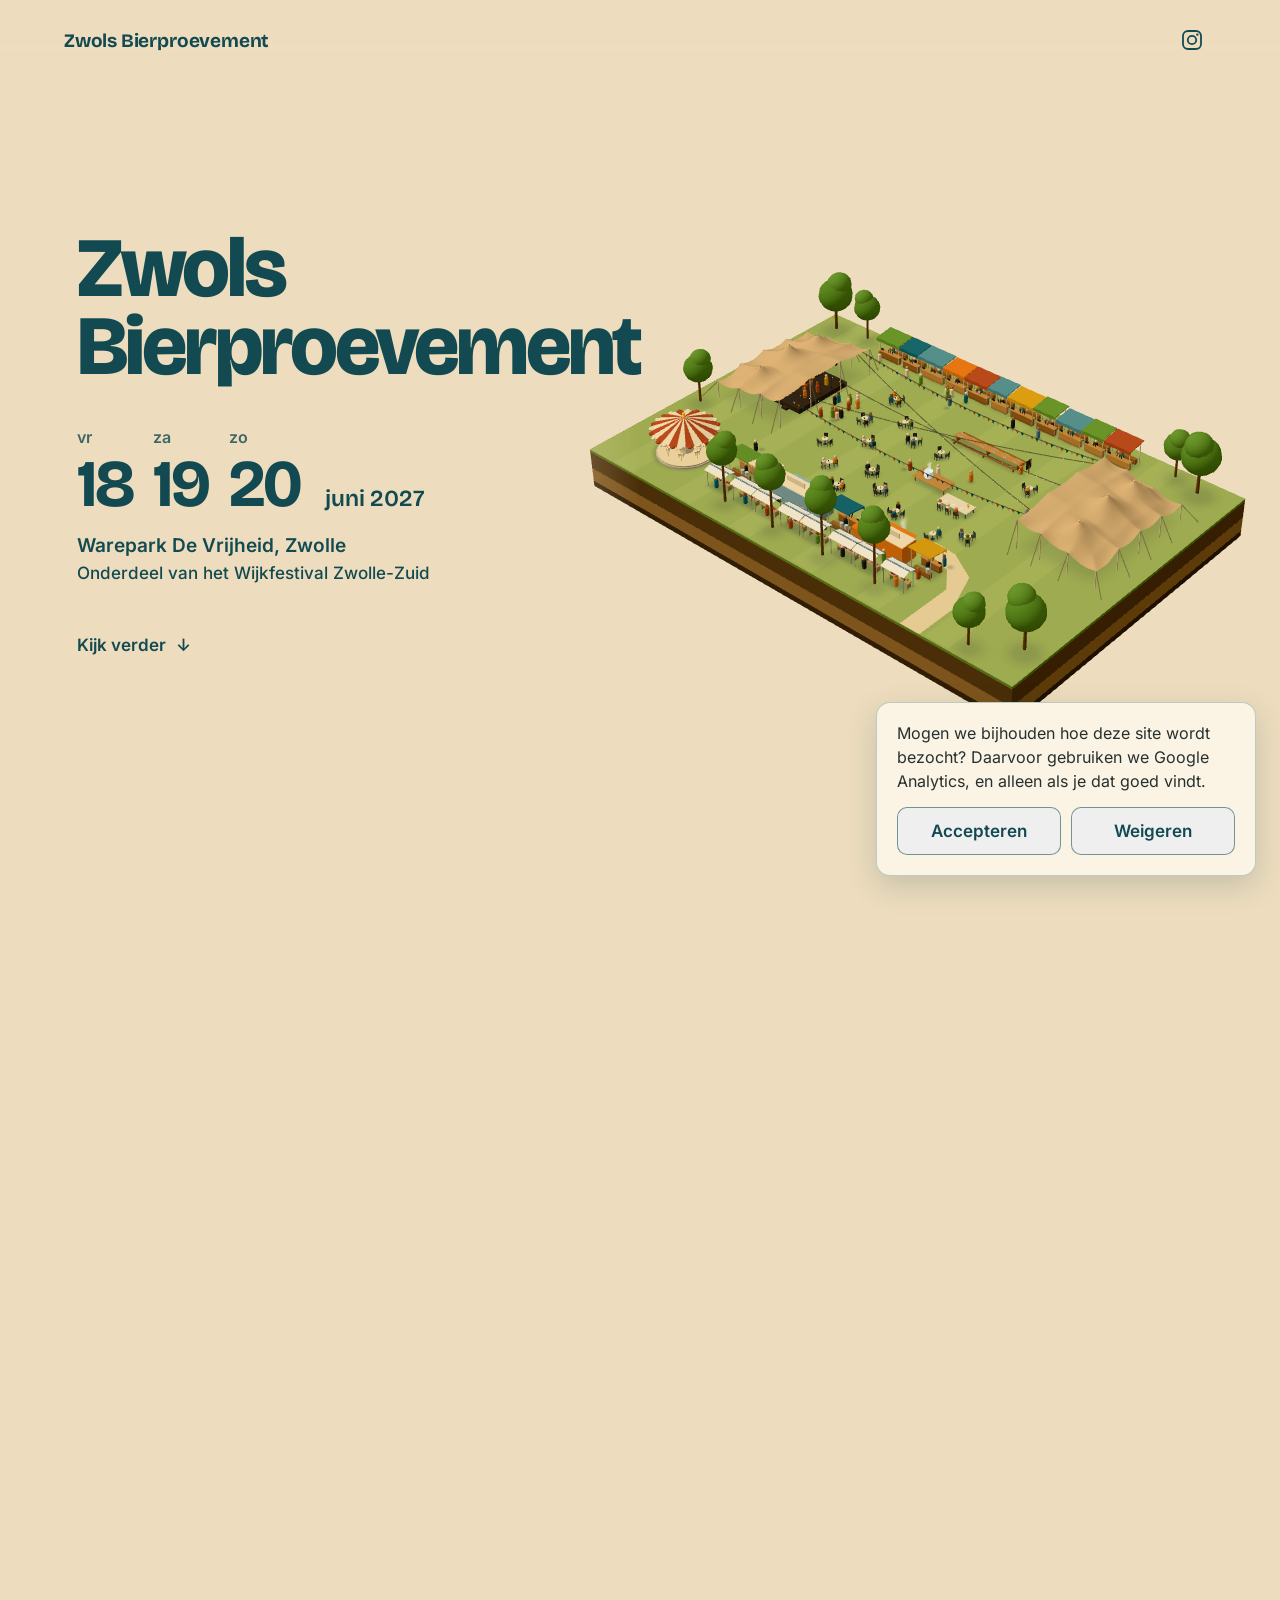
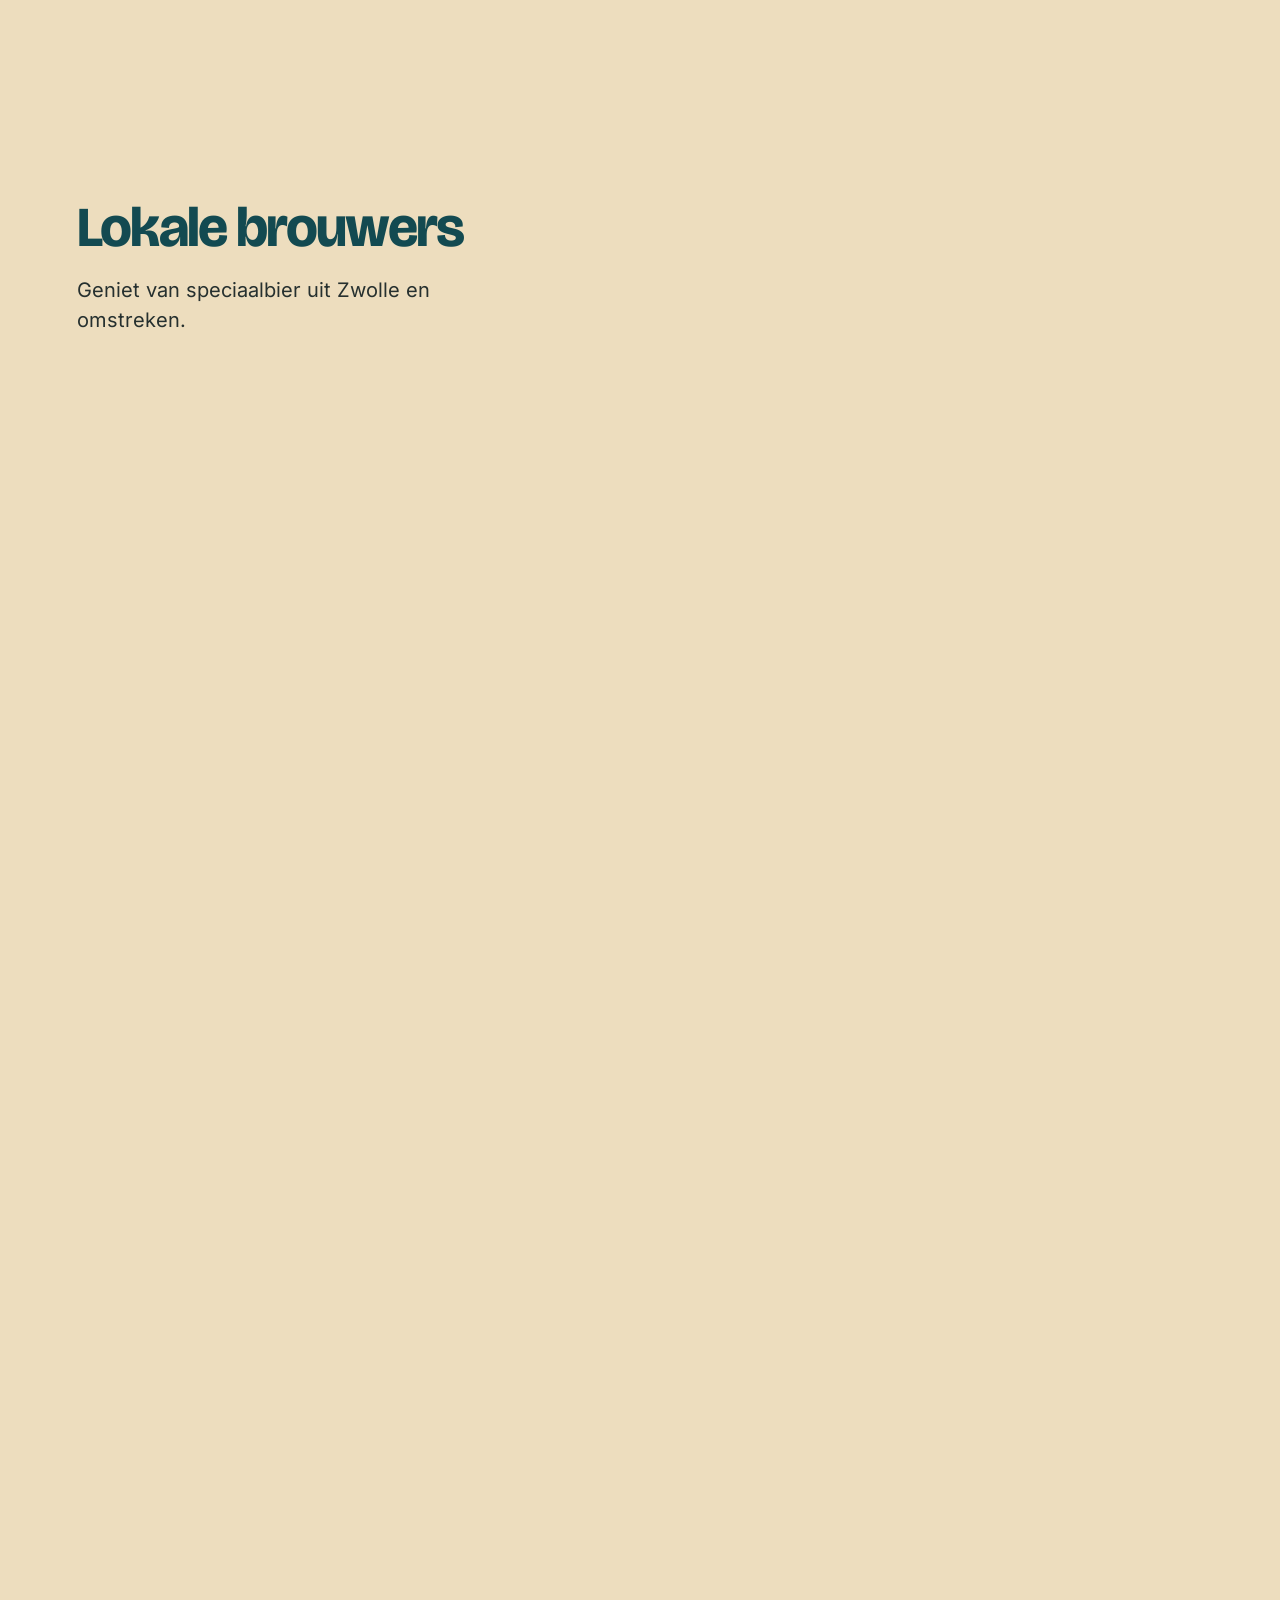
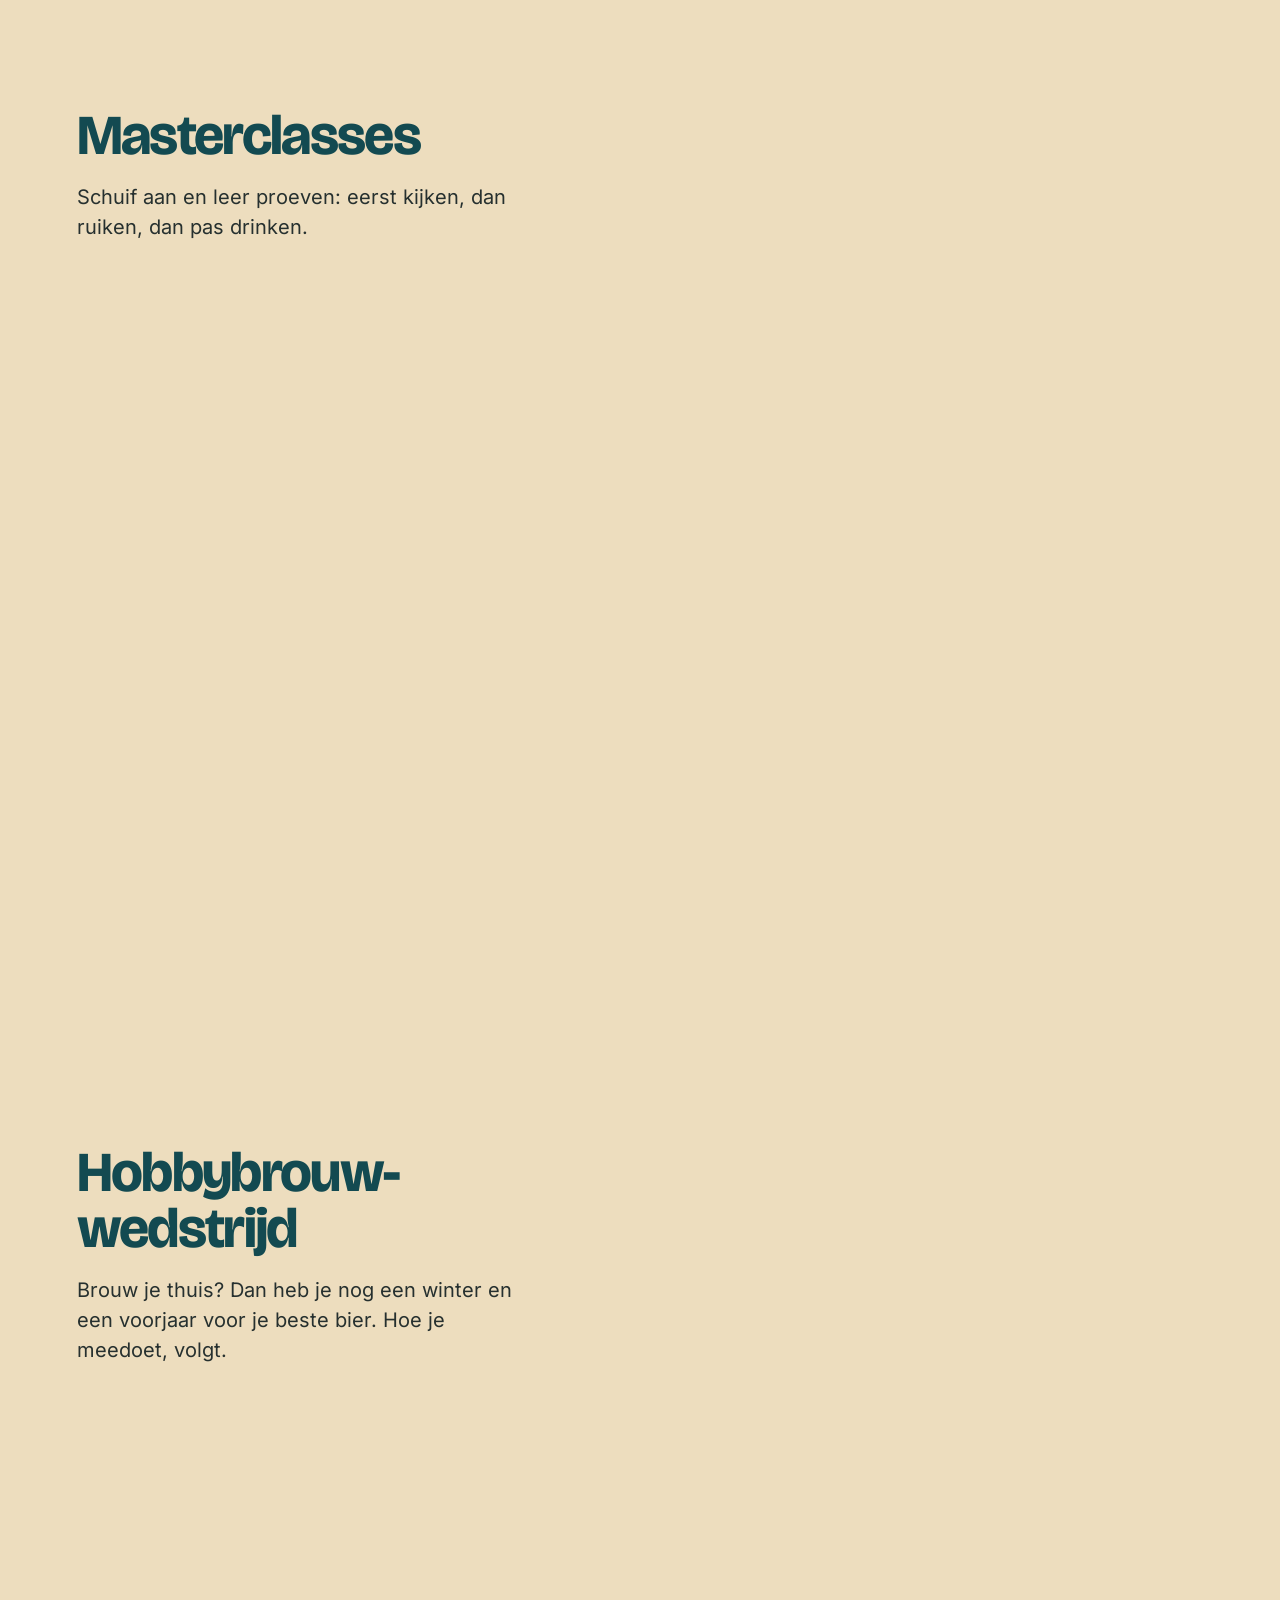
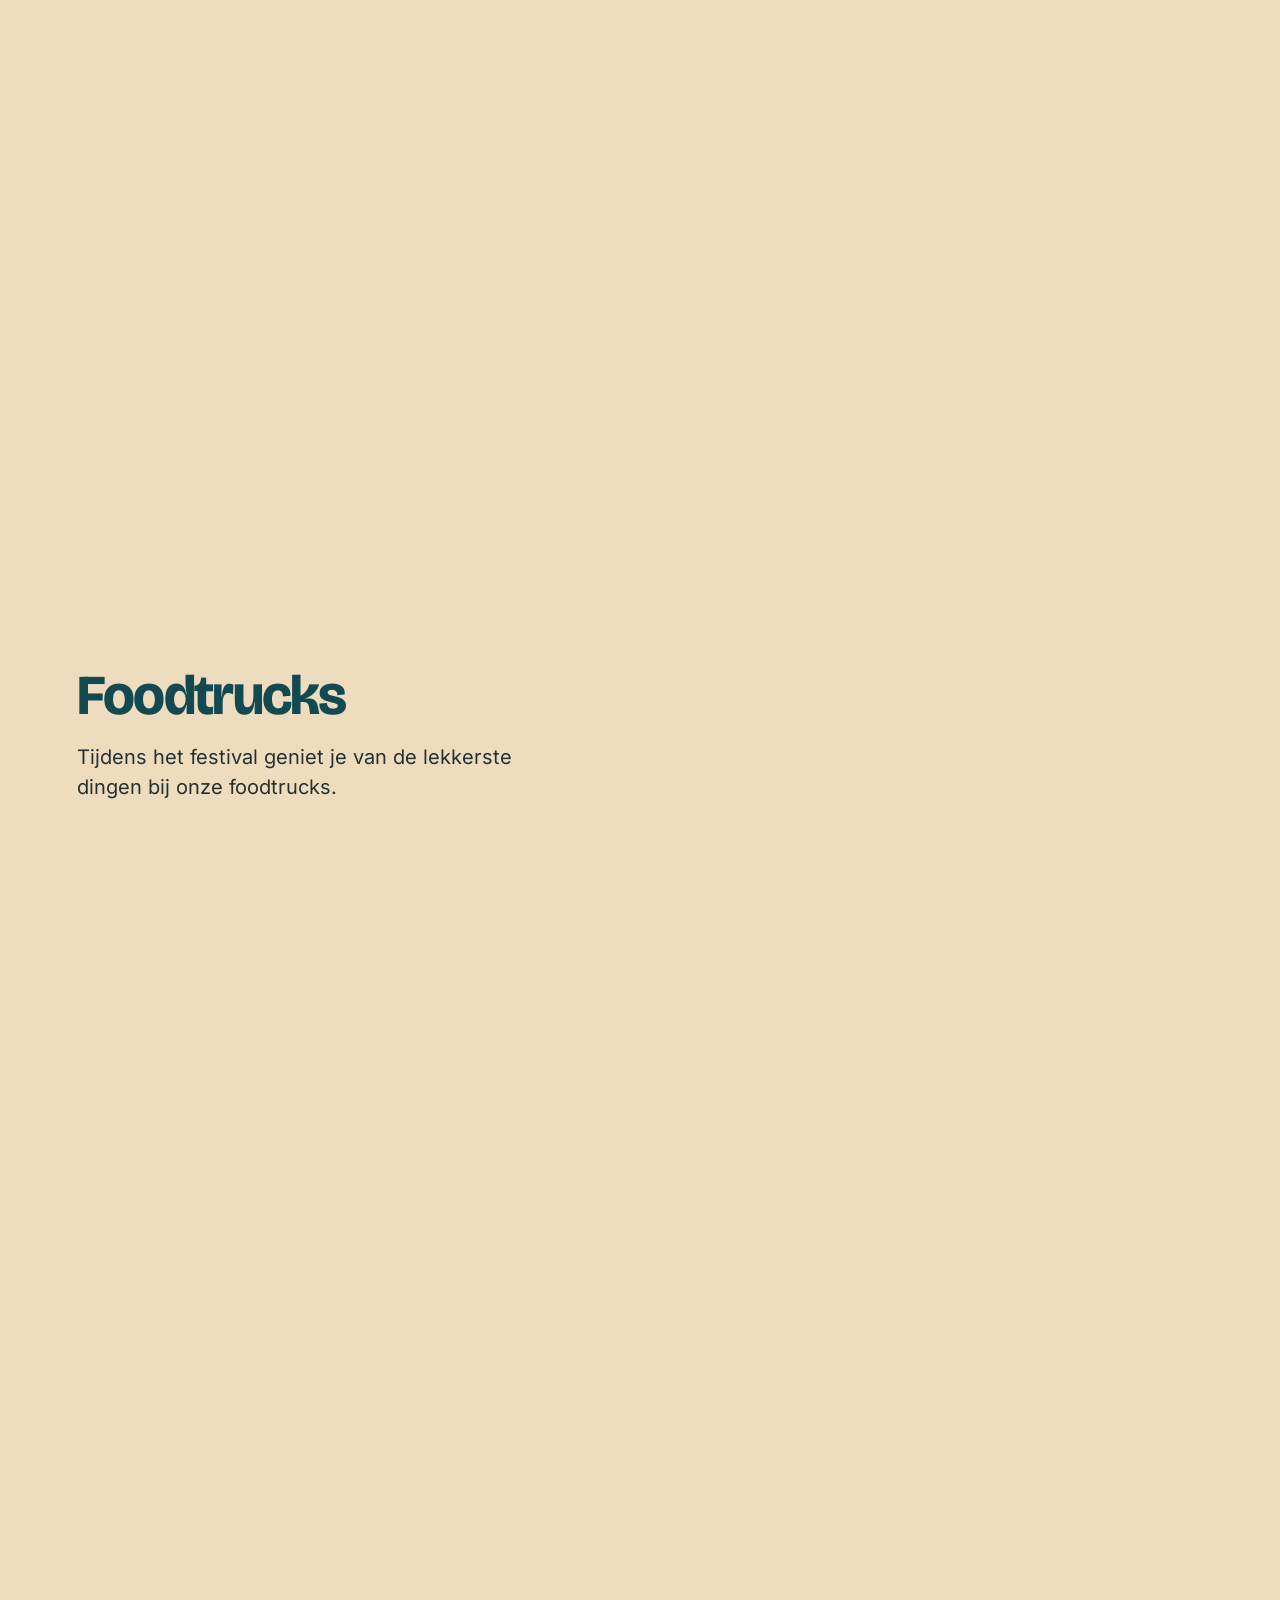
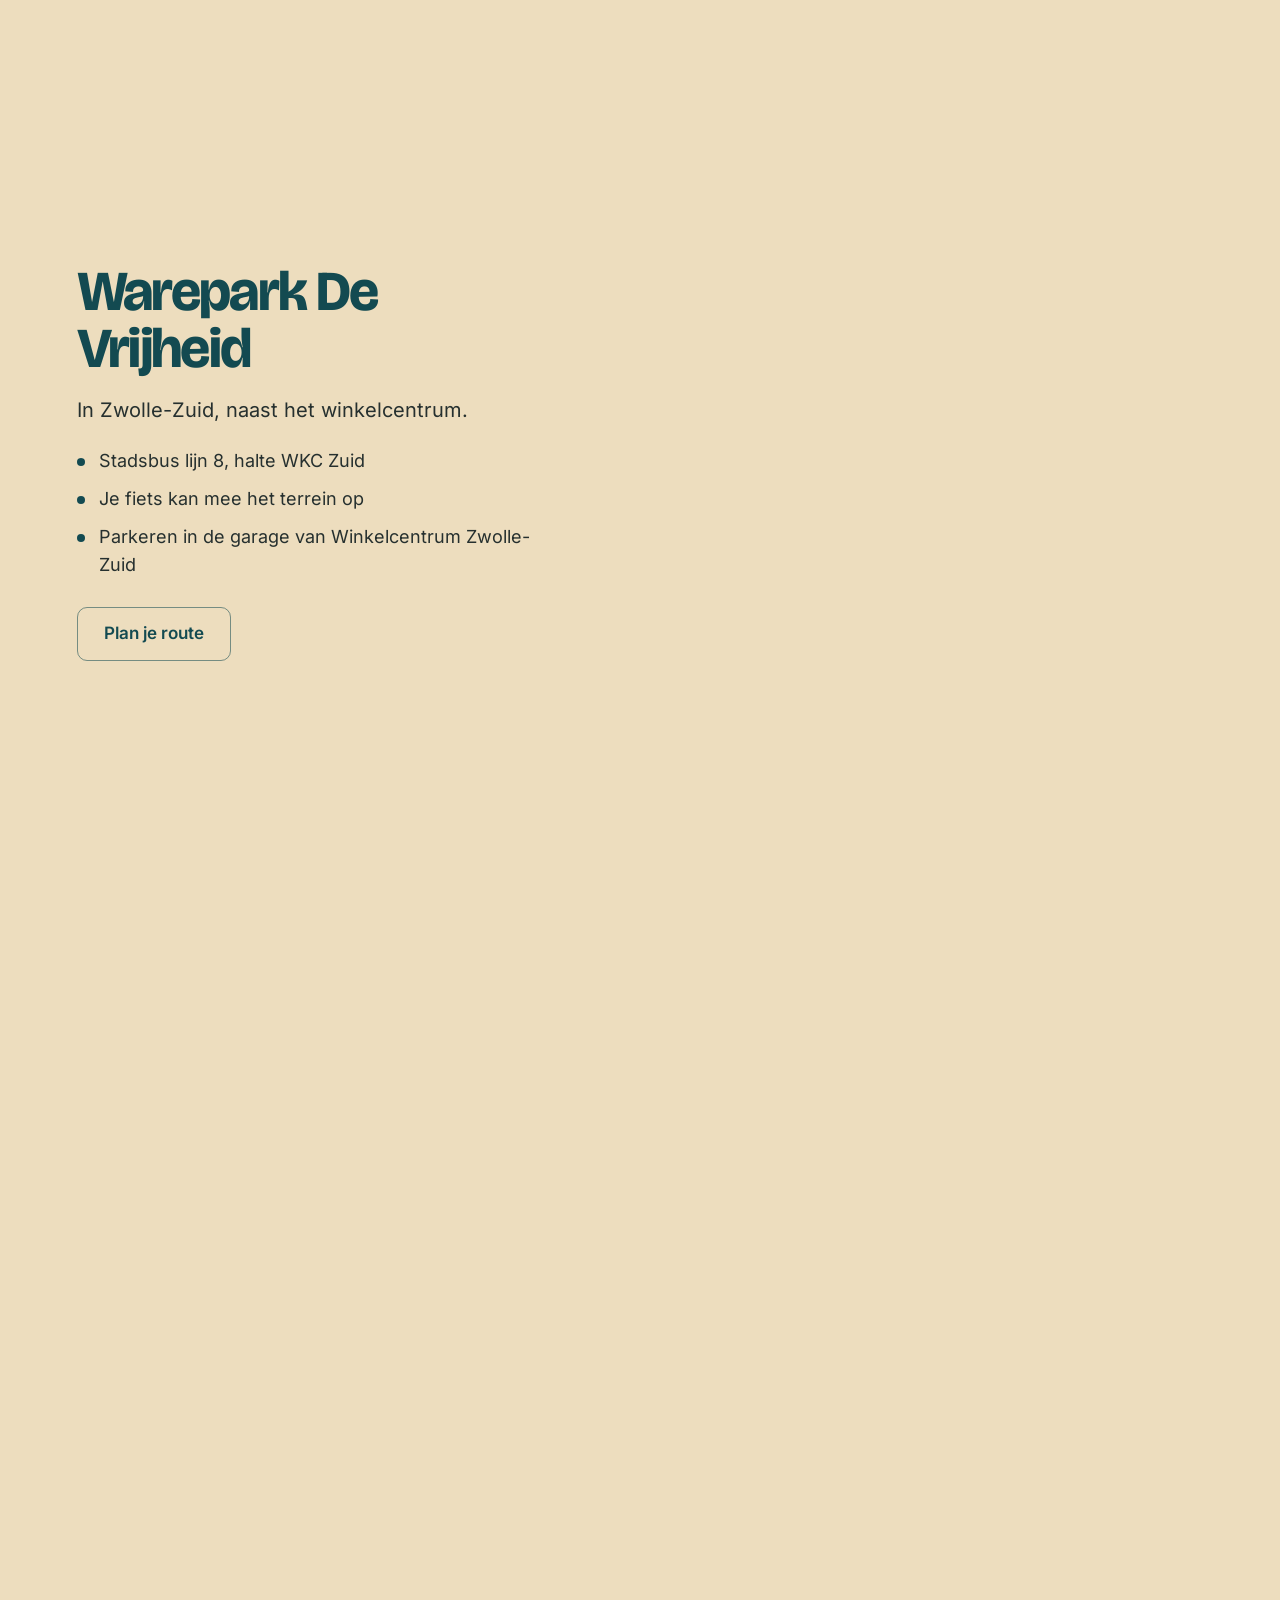
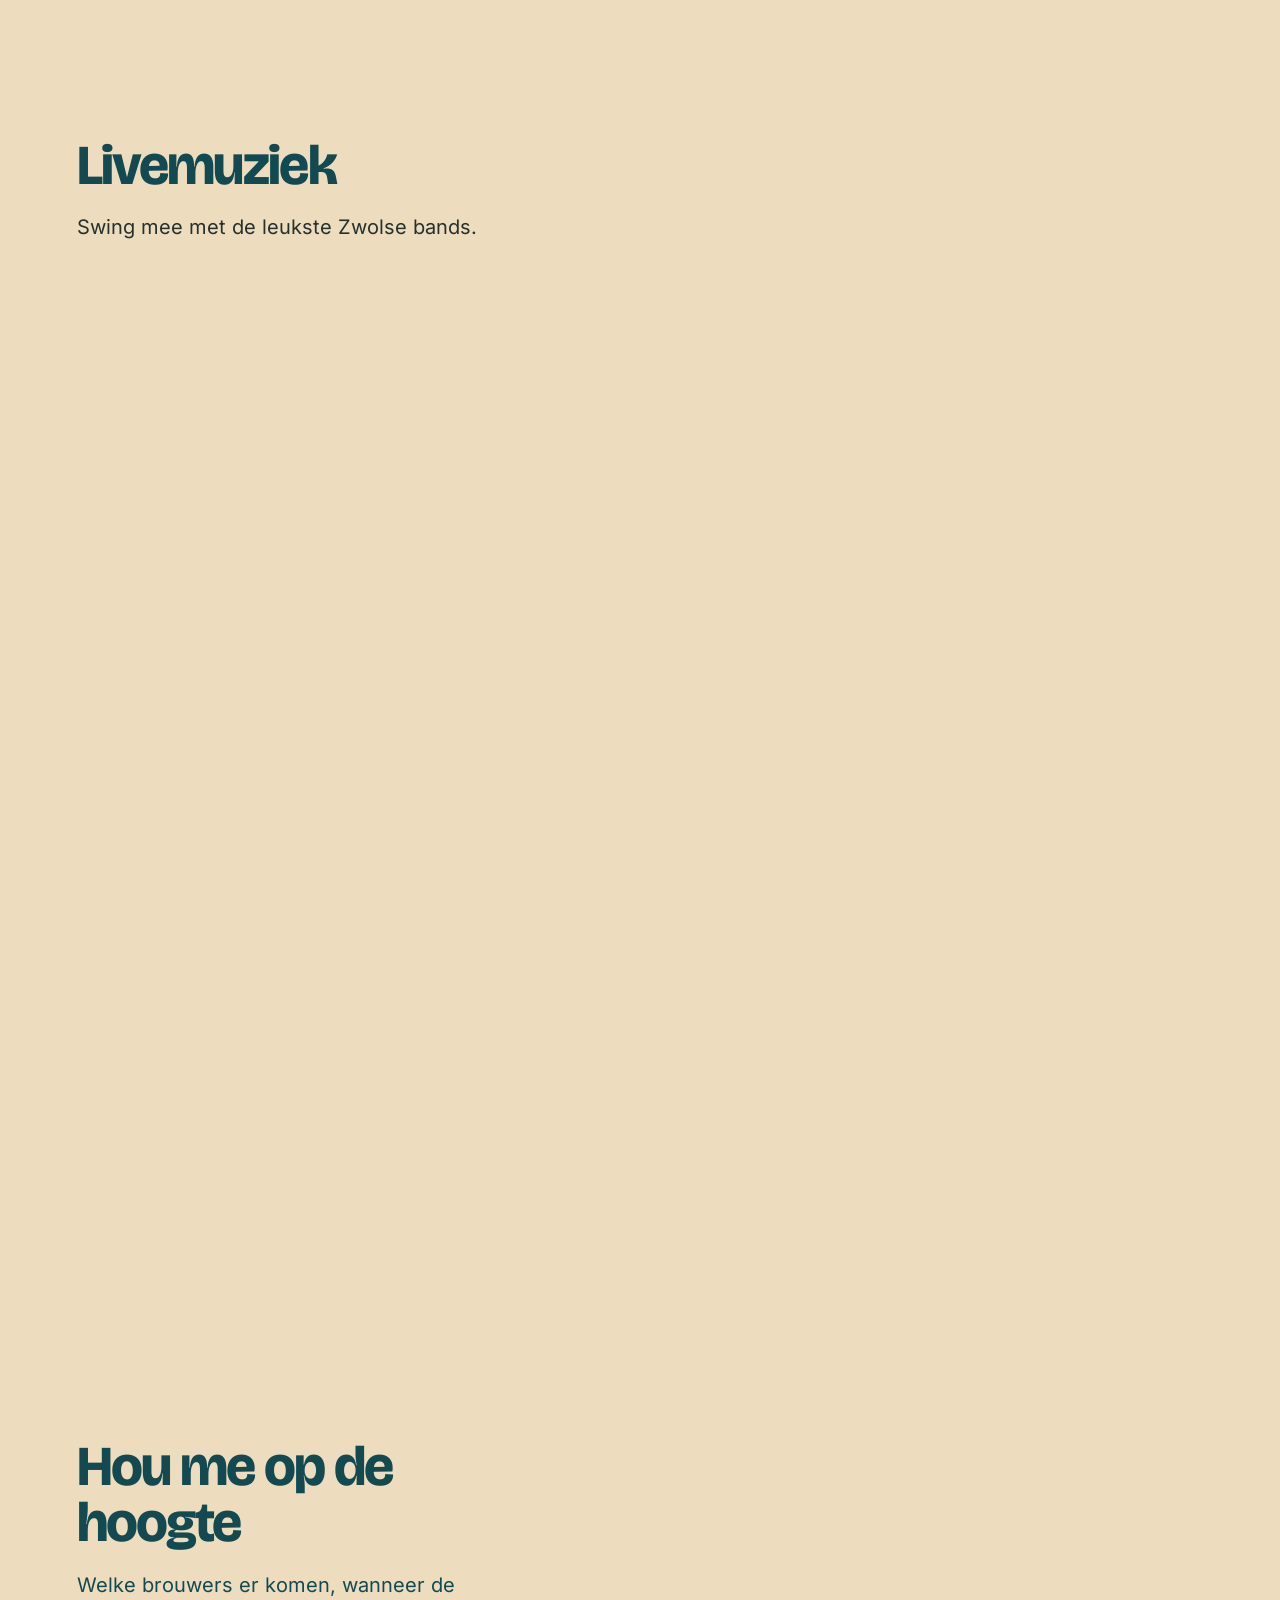
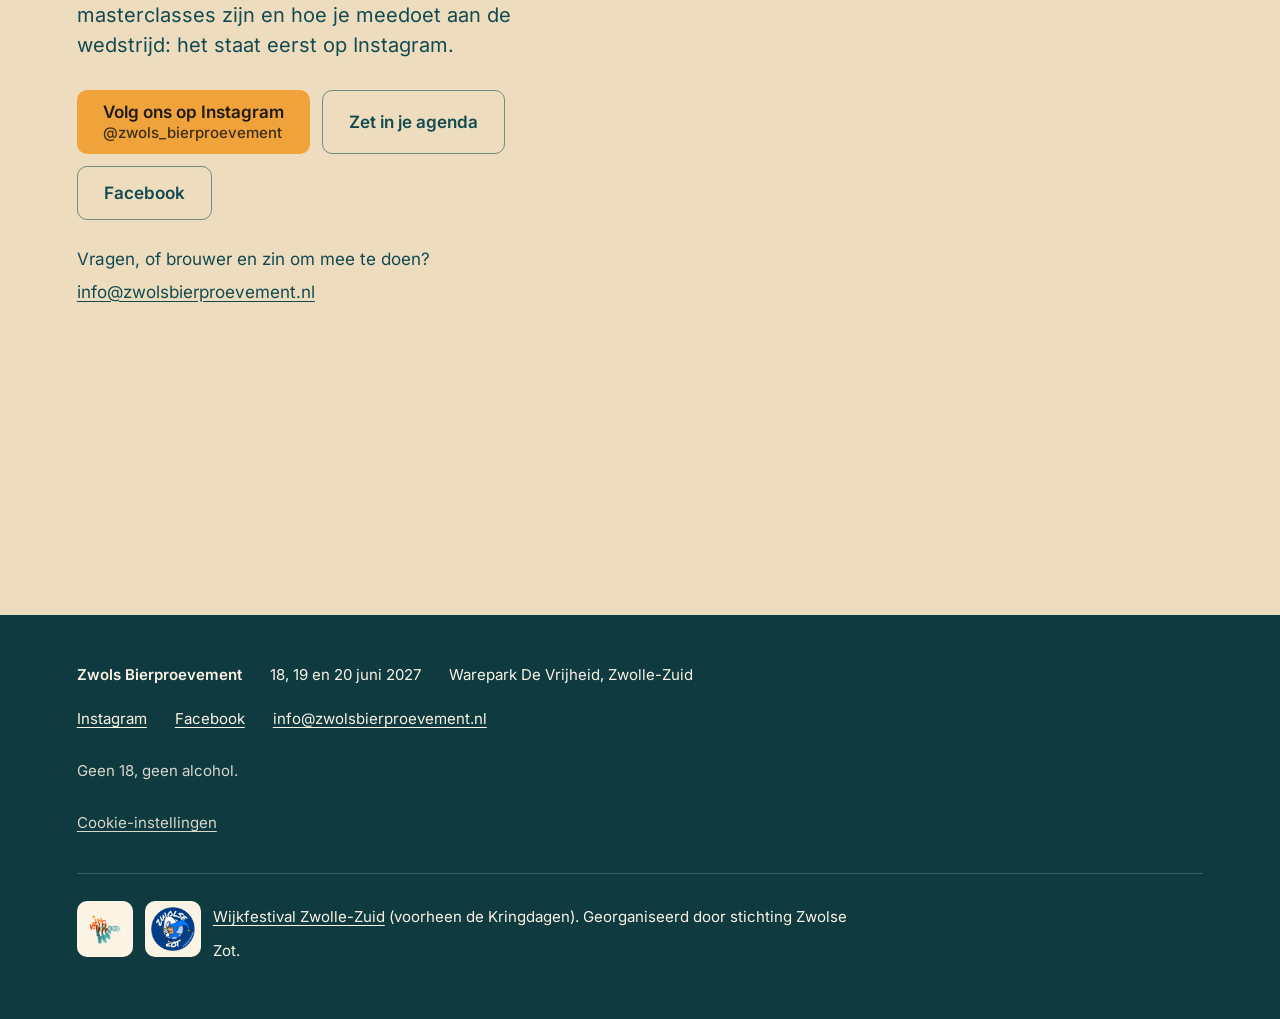
==== commit 04784965: "Live: sectie Foodtrucks, Livemuziek en plattegrond op mobiel Co-Authored-By: Claude Opus 5.5 <norepl" ====
--- a/index.html
+++ b/index.html
@@ -35,10 +35,10 @@
 <meta name="twitter:image:alt" content="Maquette van het Zwols Bierproevement in Warepark De Vrijheid, met de naam en de datum 18, 19 en 20 juni 2027">
 <script type="application/ld+json">{"@context":"https://schema.org","@type":"Event","name":"Zwols Bierproevement 2027","description":"Speciaalbierfestival Zwolle-Zuid: regionale brouwers, 18 t/m 20 juni 2027 in Warepark De Vrijheid. Onderdeel van het Wijkfestival Zwolle-Zuid.","startDate":"2027-06-18","endDate":"2027-06-20","eventStatus":"https://schema.org/EventScheduled","eventAttendanceMode":"https://schema.org/OfflineEventAttendanceMode","location":{"@type":"Place","name":"Warepark De Vrijheid","address":{"@type":"PostalAddress","addressLocality":"Zwolle","addressCountry":"NL"}},"image":["https://zwolsbierproevement.nl/og-image.jpg"],"organizer":{"@type":"Organization","name":"Stichting Zwolse Zot"},"superEvent":{"@type":"Event","name":"Wijkfestival Zwolle-Zuid","url":"https://kringdagen.nl"},"url":"https://zwolsbierproevement.nl/","inLanguage":"nl"}</script>
 <script>window.dataLayer=window.dataLayer||[];function gtag(){dataLayer.push(arguments);}gtag('consent','default',{ad_storage:'denied',ad_user_data:'denied',ad_personalization:'denied',analytics_storage:'denied'});</script>
-  <script type="module" crossorigin src="./assets/index-BecioEKA.js"></script>
-  <link rel="stylesheet" crossorigin href="./assets/index-2b6zilR2.css">
+  <script type="module" crossorigin src="./assets/index-Q6lvgdrp.js"></script>
+  <link rel="stylesheet" crossorigin href="./assets/index-KILz14st.css">
 </head>
 <body>
-<div id="root"><div><header class="bar"><a class="mark" href="#top">Zwols Bierproevement</a><a class="iconbtn" href="https://www.instagram.com/zwols_bierproevement/" aria-label="Zwols Bierproevement op Instagram"><svg viewBox="0 0 24 24" width="24" height="24" aria-hidden="true"><rect x="3" y="3" width="18" height="18" rx="5" fill="none" stroke="currentColor" stroke-width="1.8"></rect><circle cx="12" cy="12" r="4.2" fill="none" stroke="currentColor" stroke-width="1.8"></circle><circle cx="17.4" cy="6.6" r="1.2" fill="currentColor"></circle></svg></a></header><div class="vh-probe" aria-hidden="true"></div><div class="stage" aria-hidden="true"></div><main id="top"><section class="ch hero" data-moment="0"><div class="inner"><h1 class="wordmark">Zwols <br>Bierproevement</h1><p class="dates"><span class="sr">Vrijdag 18, zaterdag 19 en zondag 20 juni 2027</span><span class="d" aria-hidden="true"><small>vr</small>18</span><span class="d" aria-hidden="true"><small>za</small>19</span><span class="d" aria-hidden="true"><small>zo</small>20</span><span class="m" aria-hidden="true">juni 2027</span></p><p class="where">Warepark De Vrijheid, Zwolle</p><p class="sub">Onderdeel van het Wijkfestival Zwolle-Zuid</p><a class="cue" href="#brouwers">Kijk verder <span aria-hidden="true">↓</span></a></div></section><section class="ch brouwers" id="brouwers" data-moment="1" data-hold="true"><div class="inner"><h2>Lokale brouwers</h2><p class="body">Geniet van speciaalbier uit Zwolle en omstreken.</p></div></section><section class="ch" id="masterclasses" data-moment="2"><div class="inner"><h2>Masterclasses</h2><p class="body">Schuif aan en leer proeven: eerst kijken, dan ruiken, dan pas drinken.</p></div></section><section class="ch" id="wedstrijd" data-moment="3"><div class="inner"><h2>Hobbybrouw­wedstrijd</h2><p class="body">Brouw je thuis? Dan heb je nog een winter en een voorjaar voor je beste bier. Hoe je meedoet, volgt.</p></div></section><section class="ch hold locatie" id="locatie" data-moment="4" data-hold="true"><div class="inner"><h2>Warepark De Vrijheid</h2><p class="body">In Zwolle-Zuid, naast het winkelcentrum.</p><ul class="facts"><li>Stadsbus lijn 8, halte WKC Zuid</li><li>Je fiets kan mee het terrein op</li><li>Parkeren in de garage van Winkelcentrum Zwolle-Zuid</li></ul><a class="btn ghost" href="https://www.google.com/maps/search/?api=1&amp;query=Warepark+De+Vrijheid+Zwolle">Plan je route</a></div><ul class="map-labels" aria-label="Op de kaart"><li class="lbl lbl-main" data-x="60" data-y="57">Warepark De Vrijheid</li><li class="lbl lbl-start" data-x="41.3" data-y="132">Winkelcentrum<br>Zwolle-Zuid</li><li class="lbl lbl-soft lbl-start" data-x="4" data-y="91.5">Patriottenlaan</li><li class="lbl lbl-soft lbl-start" data-x="167" data-y="20" data-mx="153" data-my="14" data-manchor="end">Oldeneelallee</li><li class="ico ico-bus" data-x="160" data-y="80"><span class="sr">Bushalte WKC Zuid, lijn 8</span><svg viewBox="-15 -15 30 30" width="30" height="30" aria-hidden="true"><circle r="15" fill="#134A51"></circle><rect x="-7" y="-9" width="14" height="15" rx="2.6" fill="#FDF8EA"></rect><rect x="-5.2" y="-6.6" width="10.4" height="5.6" rx="1" fill="#134A51"></rect><circle cx="-3.8" cy="2.6" r="1.2" fill="#134A51"></circle><circle cx="3.8" cy="2.6" r="1.2" fill="#134A51"></circle><rect x="-6" y="5" width="3" height="4" rx="1" fill="#FDF8EA"></rect><rect x="3" y="5" width="3" height="4" rx="1" fill="#FDF8EA"></rect></svg></li><li class="ico ico-p" data-x="144" data-y="119.7"><span class="sr">Parkeergarage</span><svg viewBox="-13 -13 26 26" width="26" height="26" aria-hidden="true"><rect x="-13" y="-13" width="26" height="26" rx="6" fill="#134A51"></rect><text x="0" y="1" fill="#FDF8EA" font-family="Inter, system-ui, sans-serif" font-weight="700" font-size="17" text-anchor="middle" dominant-baseline="central">P</text></svg></li><li class="ico ico-pin" data-x="60" data-y="40" aria-hidden="true"><span></span></li></ul></section><section class="ch dusk-text" id="livemuziek" data-moment="5"><div class="inner"><h2>Livemuziek</h2><p class="body">Swing mee met de leukste Zwolse bands.</p></div></section><div class="dusk" data-moment="6" aria-hidden="true"></div><section class="ch night" id="volg" data-moment="7"><div class="inner"><h2>Hou me op de hoogte</h2><p class="body">Welke brouwers er komen, wanneer de masterclasses zijn en hoe je meedoet aan de wedstrijd: het staat eerst op Instagram.</p><div class="actions"><a class="btn primary" href="https://www.instagram.com/zwols_bierproevement/">Volg ons op Instagram<span class="handle">@zwols_bierproevement</span></a><a class="btn ghost" href="zwols-bierproevement-2027.ics" download="zwols-bierproevement-2027.ics">Zet in je agenda</a><a class="btn ghost" href="https://www.facebook.com/p/Zwols-bierproevement-100090082759436/" target="_blank" rel="noopener">Facebook<span class="sr"> (opent in een nieuw tabblad)</span></a></div><p class="mail">Vragen, of brouwer en zin om mee te doen? <a href="mailto:info@zwolsbierproevement.nl">info@zwolsbierproevement.nl</a></p></div></section></main><footer class="foot"><div class="row"><strong>Zwols Bierproevement</strong><span>18, 19 en 20 juni 2027</span><span>Warepark De Vrijheid, Zwolle-Zuid</span></div><div class="row"><a href="https://www.instagram.com/zwols_bierproevement/">Instagram</a><a href="https://www.facebook.com/p/Zwols-bierproevement-100090082759436/" target="_blank" rel="noopener">Facebook<span class="sr"> (opent in een nieuw tabblad)</span></a><a href="mailto:info@zwolsbierproevement.nl">info@zwolsbierproevement.nl</a></div><p class="fine">Geen 18, geen alcohol.</p><p class="fine"><button type="button" class="linklike">Cookie-instellingen</button></p><div class="colofon"><a class="logo-tile" href="https://kringdagen.nl" aria-label="Wijkfestival Zwolle-Zuid, kringdagen.nl"><img alt="" width="44" height="44" loading="lazy" src="logos/kringdagen.png"></a><span class="logo-tile" aria-hidden="true"><img alt="" width="44" height="44" loading="lazy" src="logos/zwolse-zot.png"></span><p><a href="https://kringdagen.nl">Wijkfestival Zwolle-Zuid</a> (voorheen de Kringdagen). Georganiseerd door stichting Zwolse Zot.</p></div></footer></div></div>
+<div id="root"><div><header class="bar"><a class="mark" href="#top">Zwols Bierproevement</a><a class="iconbtn" href="https://www.instagram.com/zwols_bierproevement/" aria-label="Zwols Bierproevement op Instagram"><svg viewBox="0 0 24 24" width="24" height="24" aria-hidden="true"><rect x="3" y="3" width="18" height="18" rx="5" fill="none" stroke="currentColor" stroke-width="1.8"></rect><circle cx="12" cy="12" r="4.2" fill="none" stroke="currentColor" stroke-width="1.8"></circle><circle cx="17.4" cy="6.6" r="1.2" fill="currentColor"></circle></svg></a></header><div class="vh-probe" aria-hidden="true"></div><div class="stage" aria-hidden="true"></div><main id="top"><section class="ch hero" data-moment="0"><div class="inner"><h1 class="wordmark">Zwols <br>Bierproevement</h1><p class="dates"><span class="sr">Vrijdag 18, zaterdag 19 en zondag 20 juni 2027</span><span class="d" aria-hidden="true"><small>vr</small>18</span><span class="d" aria-hidden="true"><small>za</small>19</span><span class="d" aria-hidden="true"><small>zo</small>20</span><span class="m" aria-hidden="true">juni 2027</span></p><p class="where">Warepark De Vrijheid, Zwolle</p><p class="sub">Onderdeel van het Wijkfestival Zwolle-Zuid</p><a class="cue" href="#brouwers">Kijk verder <span aria-hidden="true">↓</span></a></div></section><section class="ch brouwers" id="brouwers" data-moment="1" data-hold="true"><div class="inner"><h2>Lokale brouwers</h2><p class="body">Geniet van speciaalbier uit Zwolle en omstreken.</p></div></section><section class="ch" id="masterclasses" data-moment="2"><div class="inner"><h2>Masterclasses</h2><p class="body">Schuif aan en leer proeven: eerst kijken, dan ruiken, dan pas drinken.</p></div></section><section class="ch" id="wedstrijd" data-moment="3"><div class="inner"><h2>Hobbybrouw­wedstrijd</h2><p class="body">Brouw je thuis? Dan heb je nog een winter en een voorjaar voor je beste bier. Hoe je meedoet, volgt.</p></div></section><section class="ch" id="foodtrucks" data-moment="4"><div class="inner"><h2>Foodtrucks</h2><p class="body">Tijdens het festival geniet je van de lekkerste dingen bij onze foodtrucks.</p></div></section><section class="ch hold locatie" id="locatie" data-moment="5" data-hold="true"><div class="inner"><h2>Warepark De Vrijheid</h2><p class="body">In Zwolle-Zuid, naast het winkelcentrum.</p><ul class="facts"><li>Stadsbus lijn 8, halte WKC Zuid</li><li>Je fiets kan mee het terrein op</li><li>Parkeren in de garage van Winkelcentrum Zwolle-Zuid</li></ul><a class="btn ghost" href="https://www.google.com/maps/search/?api=1&amp;query=Warepark+De+Vrijheid+Zwolle">Plan je route</a></div><ul class="map-labels" aria-label="Op de kaart"><li class="lbl lbl-main" data-x="60" data-y="57">Warepark De Vrijheid</li><li class="lbl lbl-start" data-x="41.3" data-y="132">Winkelcentrum<br>Zwolle-Zuid</li><li class="lbl lbl-soft lbl-start" data-x="4" data-y="91.5">Patriottenlaan</li><li class="lbl lbl-soft lbl-start" data-x="167" data-y="20" data-mx="153" data-my="14" data-manchor="end">Oldeneelallee</li><li class="ico ico-bus" data-x="160" data-y="80"><span class="sr">Bushalte WKC Zuid, lijn 8</span><svg viewBox="-15 -15 30 30" width="30" height="30" aria-hidden="true"><circle r="15" fill="#134A51"></circle><rect x="-7" y="-9" width="14" height="15" rx="2.6" fill="#FDF8EA"></rect><rect x="-5.2" y="-6.6" width="10.4" height="5.6" rx="1" fill="#134A51"></rect><circle cx="-3.8" cy="2.6" r="1.2" fill="#134A51"></circle><circle cx="3.8" cy="2.6" r="1.2" fill="#134A51"></circle><rect x="-6" y="5" width="3" height="4" rx="1" fill="#FDF8EA"></rect><rect x="3" y="5" width="3" height="4" rx="1" fill="#FDF8EA"></rect></svg></li><li class="ico ico-p" data-x="144" data-y="119.7"><span class="sr">Parkeergarage</span><svg viewBox="-13 -13 26 26" width="26" height="26" aria-hidden="true"><rect x="-13" y="-13" width="26" height="26" rx="6" fill="#134A51"></rect><text x="0" y="1" fill="#FDF8EA" font-family="Inter, system-ui, sans-serif" font-weight="700" font-size="17" text-anchor="middle" dominant-baseline="central">P</text></svg></li><li class="ico ico-pin" data-x="60" data-y="40" aria-hidden="true"><span></span></li></ul></section><section class="ch dusk-text" id="livemuziek" data-moment="6"><div class="inner"><h2>Livemuziek</h2><p class="body">Swing mee met de leukste Zwolse bands.</p></div></section><div class="dusk" data-moment="7" aria-hidden="true"></div><section class="ch night" id="volg" data-moment="8"><div class="inner"><h2>Hou me op de hoogte</h2><p class="body">Welke brouwers er komen, wanneer de masterclasses zijn en hoe je meedoet aan de wedstrijd: het staat eerst op Instagram.</p><div class="actions"><a class="btn primary" href="https://www.instagram.com/zwols_bierproevement/">Volg ons op Instagram<span class="handle">@zwols_bierproevement</span></a><a class="btn ghost" href="zwols-bierproevement-2027.ics" download="zwols-bierproevement-2027.ics">Zet in je agenda</a><a class="btn ghost" href="https://www.facebook.com/p/Zwols-bierproevement-100090082759436/" target="_blank" rel="noopener">Facebook<span class="sr"> (opent in een nieuw tabblad)</span></a></div><p class="mail">Vragen, of brouwer en zin om mee te doen? <a href="mailto:info@zwolsbierproevement.nl">info@zwolsbierproevement.nl</a></p></div></section></main><footer class="foot"><div class="row"><strong>Zwols Bierproevement</strong><span>18, 19 en 20 juni 2027</span><span>Warepark De Vrijheid, Zwolle-Zuid</span></div><div class="row"><a href="https://www.instagram.com/zwols_bierproevement/">Instagram</a><a href="https://www.facebook.com/p/Zwols-bierproevement-100090082759436/" target="_blank" rel="noopener">Facebook<span class="sr"> (opent in een nieuw tabblad)</span></a><a href="mailto:info@zwolsbierproevement.nl">info@zwolsbierproevement.nl</a></div><p class="fine">Geen 18, geen alcohol.</p><p class="fine"><button type="button" class="linklike">Cookie-instellingen</button></p><div class="colofon"><a class="logo-tile" href="https://kringdagen.nl" aria-label="Wijkfestival Zwolle-Zuid, kringdagen.nl"><img alt="" width="44" height="44" loading="lazy" src="logos/kringdagen.png"></a><span class="logo-tile" aria-hidden="true"><img alt="" width="44" height="44" loading="lazy" src="logos/zwolse-zot.png"></span><p><a href="https://kringdagen.nl">Wijkfestival Zwolle-Zuid</a> (voorheen de Kringdagen). Georganiseerd door stichting Zwolse Zot.</p></div></footer></div></div>
 </body>
 </html>
--- a/assets/index-KILz14st.css
+++ b/assets/index-KILz14st.css
@@ -0,0 +1 @@
+@font-face{font-family:Bricolage Grotesque Variable;font-style:normal;font-display:swap;font-weight:200 800;src:url(./bricolage-grotesque-vietnamese-opsz-normal-D9N6E8K1.woff2)format("woff2-variations");unicode-range:U+102-103,U+110-111,U+128-129,U+168-169,U+1A0-1A1,U+1AF-1B0,U+300-301,U+303-304,U+308-309,U+323,U+329,U+1EA0-1EF9,U+20AB}@font-face{font-family:Bricolage Grotesque Variable;font-style:normal;font-display:swap;font-weight:200 800;src:url(./bricolage-grotesque-latin-ext-opsz-normal-IcJDqblK.woff2)format("woff2-variations");unicode-range:U+100-2BA,U+2BD-2C5,U+2C7-2CC,U+2CE-2D7,U+2DD-2FF,U+304,U+308,U+329,U+1D00-1DBF,U+1E00-1E9F,U+1EF2-1EFF,U+2020,U+20A0-20AB,U+20AD-20C0,U+2113,U+2C60-2C7F,U+A720-A7FF}@font-face{font-family:Bricolage Grotesque Variable;font-style:normal;font-display:swap;font-weight:200 800;src:url(./bricolage-grotesque-latin-opsz-normal-Cre6nC2_.woff2)format("woff2-variations");unicode-range:U+??,U+131,U+152-153,U+2BB-2BC,U+2C6,U+2DA,U+2DC,U+304,U+308,U+329,U+2000-206F,U+20AC,U+2122,U+2191,U+2193,U+2212,U+2215,U+FEFF,U+FFFD}@font-face{font-family:Inter;font-style:normal;font-display:swap;font-weight:400;src:url(./inter-latin-400-normal-C38fXH4l.woff2)format("woff2"),url(./inter-latin-400-normal-CyCys3Eg.woff)format("woff")}@font-face{font-family:Inter;font-style:normal;font-display:swap;font-weight:500;src:url(./inter-latin-500-normal-Cerq10X2.woff2)format("woff2"),url(./inter-latin-500-normal-BL9OpVg8.woff)format("woff")}@font-face{font-family:Inter;font-style:normal;font-display:swap;font-weight:600;src:url(./inter-latin-600-normal-LgqL8muc.woff2)format("woff2"),url(./inter-latin-600-normal-CiBQ2DWP.woff)format("woff")}@font-face{font-family:Bricolage fallback;src:local(Arial Bold),local(Arial-BoldMT),local(Helvetica Bold),local(Liberation Sans Bold);font-weight:600 800;size-adjust:90.69%;ascent-override:102.54%;descent-override:29.77%;line-gap-override:0%}@font-face{font-family:Inter fallback;src:local(Arial),local(ArialMT),local(Helvetica),local(Liberation Sans);font-weight:400 500;size-adjust:105.36%;ascent-override:92.06%;descent-override:22.78%;line-gap-override:0%}@font-face{font-family:Inter fallback;src:local(Arial Bold),local(Arial-BoldMT),local(Helvetica Bold),local(Liberation Sans Bold);font-weight:600 700;size-adjust:105.36%;ascent-override:92.06%;descent-override:22.78%;line-gap-override:0%}:root{--bg:#edddbe;--petrol:#134a51;--petrol-deep:#0e3a40;--ink:#26302f;--cream:#fbf4e4;--amber:#f0a33a;--amber-deep:#db8c22;--focus:#ffe3a6;--font-display:"Bricolage Grotesque Variable", "Bricolage fallback", system-ui, sans-serif;--font-text:"Inter", "Inter fallback", system-ui, -apple-system, sans-serif;--ease:cubic-bezier(.2, .7, .2, 1)}*{box-sizing:border-box;margin:0;padding:0}html{-webkit-text-size-adjust:100%;background:var(--bg)}body{background:var(--bg);color:var(--ink);font:400 17px/1.55 var(--font-text);-webkit-font-smoothing:antialiased;text-rendering:optimizelegibility}a{color:inherit}.sr{clip:rect(0 0 0 0);clip-path:inset(50%);white-space:nowrap;width:1px;height:1px;position:absolute;overflow:hidden}.stage{height:100vh;z-index:0;pointer-events:none;height:100lvh;position:fixed;top:0;left:0;right:0;-webkit-mask-image:linear-gradient(90deg,#0000 0 30%,#000 50%);mask-image:linear-gradient(90deg,#0000 0 30%,#000 50%)}.poster,.poster img{width:100%;height:100%;position:absolute;top:0;bottom:0;left:0;right:0}.poster img{object-fit:cover;object-position:70% 50%}.poster{transition:opacity .3s ease-out}.poster.is-leaving{opacity:0}.scene-canvas{opacity:0;transition:opacity .3s ease-out;position:absolute;top:0;bottom:0;left:0;right:0}.scene-canvas.is-ready{opacity:1}.is-still .scene-canvas{transition:none}.vh-probe{width:0;height:100vh;visibility:hidden;pointer-events:none;height:100svh;position:fixed;top:0;left:0}.bar{z-index:5;color:var(--petrol);background:linear-gradient(var(--bg) 55%, color-mix(in srgb, var(--bg) 0%, transparent));pointer-events:none;justify-content:space-between;align-items:center;padding:16px clamp(20px,5vw,64px);display:flex;position:fixed;top:0;left:0;right:0}.bar>*{pointer-events:auto}.bar .mark{font:700 19px/1 var(--font-display);letter-spacing:-.01em;opacity:0;align-items:center;min-height:48px;text-decoration:none;transition:opacity .2s ease-out;display:inline-flex}.bar.shown .mark{opacity:1}.iconbtn{width:48px;height:48px;color:inherit;border-radius:12px;place-items:center;text-decoration:none;transition:background-color .2s ease-out;display:inline-grid}.iconbtn:hover{background:color-mix(in srgb, currentColor 10%, transparent)}:focus-visible{outline:3px solid var(--focus);outline-offset:3px;box-shadow:0 0 0 3px var(--petrol-deep);border-radius:6px;transition:none}.bar .mark:focus-visible{opacity:1}main{z-index:1;position:relative}.ch{align-items:center;min-height:120svh;padding:0 clamp(20px,6vw,96px);display:flex}.ch .inner{max-width:min(34rem,36vw)}.hero{min-height:100svh}.brouwers{min-height:215svh}.wordmark{white-space:nowrap;-webkit-hyphens:none;hyphens:none;font:800 clamp(52px, 6.6vw, 108px)/.92 var(--font-display);letter-spacing:-.035em;color:var(--petrol);font-variation-settings:"opsz" 96}.dates{color:var(--petrol);align-items:flex-end;gap:clamp(14px,1.6vw,24px);margin-top:clamp(28px,3.4vw,44px);display:flex}.dates .d{font:700 clamp(44px, 5.2vw, 76px)/.9 var(--font-display);letter-spacing:-.03em;font-variation-settings:"opsz" 96;flex-direction:column;display:flex}.dates .d small{font:600 16px/1 var(--font-text);letter-spacing:.01em;opacity:.8;height:16px;margin-bottom:10px;display:block}.dates .d{flex-shrink:0;height:calc(26px + .9em)}.dates .d:nth-child(2){width:.8396em}.dates .d:nth-child(3){width:.8337em}.dates .d:nth-child(4){width:1.0727em}.dates .m{height:calc(1.1em + 4px);font:600 clamp(20px, 1.8vw, 26px)/1.1 var(--font-display);margin-left:4px;padding-bottom:4px}.where{font:600 19px/1.4 var(--font-text);color:var(--petrol);margin-top:18px}.sub{font:500 17px/1.4 var(--font-text);color:var(--petrol);margin-top:2px}.lede{color:var(--ink);margin-top:10px;font-size:19px}.cue{min-height:48px;color:var(--petrol);align-items:center;gap:10px;margin-top:clamp(28px,4vh,48px);font-size:17px;font-weight:600;text-decoration:none;display:inline-flex}.cue span{animation:2.4s ease-in-out infinite nudge;display:inline-block}@keyframes nudge{0%,to{transform:translateY(0)}50%{transform:translateY(4px)}}h2{font:750 clamp(38px, 4.4vw, 62px)/1 var(--font-display);letter-spacing:-.03em;color:var(--petrol);font-variation-settings:"opsz" 96}.ch p.body{color:var(--ink);max-width:28em;margin-top:18px;font-size:20px;line-height:1.5}.hold{min-height:175svh}.dusk-text h2{color:var(--dusk-fg,var(--petrol))}.dusk-text p.body{color:var(--dusk-body,var(--ink))}.dusk-text .inner{opacity:var(--dusk-op,1);transition:color .2s ease-out}.dusk{height:45svh}.facts{gap:10px;margin-top:22px;font-size:18px;list-style:none;display:grid}.facts li{padding-left:22px;position:relative}.facts li:before{content:"";background:var(--petrol);border-radius:50%;width:8px;height:8px;position:absolute;top:.62em;left:0}.btn{min-height:54px;font:600 17px/1.2 var(--font-text);border-radius:10px;justify-content:center;align-items:center;gap:10px;padding:0 26px;text-decoration:none;transition:background-color .2s ease-out,border-color .2s ease-out;display:inline-flex}.btn.ghost{border:1.5px solid color-mix(in srgb, currentColor 55%, transparent)}.btn.ghost:hover{background:color-mix(in srgb, currentColor 8%, transparent);border-color:currentColor}.btn.primary{background:var(--amber);color:#1e1a14}.btn.primary:hover{background:var(--amber-deep)}.locatie .btn{color:var(--petrol);margin-top:28px}.night h2,.night p.body,.night .mail{color:var(--petrol);transition:color .2s ease-out}.night .actions{flex-wrap:wrap;gap:12px;margin-top:30px;display:flex}.night .actions .ghost{color:var(--petrol)}.is-night .night h2,.is-night .night p.body,.is-night .night .mail,.is-night .night .actions .ghost{color:var(--cream)}.night .handle{opacity:.85;font-size:15px;font-weight:500;display:block}.night .btn.primary{flex-direction:column;align-items:flex-start;gap:2px;min-height:64px;padding:12px 26px}.night .mail{margin-top:26px;font-size:17px}.night .mail a{text-underline-offset:3px;padding:6px 0;display:inline-block}.is-night .bar{color:var(--cream)}.map-labels{z-index:0;opacity:0;pointer-events:none;visibility:hidden;width:0;height:0;list-style:none;position:fixed;top:0;left:0}.map-labels.is-shown{visibility:visible}.map-labels li{will-change:transform;white-space:nowrap;position:absolute;top:0;left:0}.map-labels .lbl{font:600 16px/1.15 var(--font-text);color:var(--petrol);text-shadow:0 0 3px #fdf8ea,0 0 3px #fdf8ea,0 0 6px #fdf8ea,0 0 6px #fdf8ea;translate:-50% -50%}.map-labels .lbl-main{font-size:18px;font-weight:700}.map-labels .lbl-soft{color:#6c561c;font-weight:500}.map-labels .lbl-start{translate:0 -50%}.map-labels .ico{line-height:0;translate:-50% -50%}.map-labels .ico-pin span{background:var(--amber);width:22px;height:22px;box-shadow:0 0 0 12px color-mix(in srgb, var(--amber) 28%, transparent);border:4px solid #fdf8ea;border-radius:50%;display:block}.debug{z-index:9;color:#fbf4e4;background:#26302f;border-radius:8px;padding:6px 10px;font:500 15px/1.3 ui-monospace,Menlo,monospace;position:fixed;bottom:8px;left:8px}.foot{z-index:1;background:var(--petrol-deep);color:var(--cream);padding:48px clamp(20px,6vw,96px) 56px;font-size:15px;line-height:1.6;position:relative}.foot .row{flex-wrap:wrap;gap:8px 28px;display:flex}.foot .row+.row{margin-top:10px}.foot a{text-underline-offset:3px;align-items:center;min-height:44px;display:inline-flex}.foot .fine{opacity:.85;margin-top:18px}.colofon{border-top:1px solid color-mix(in srgb, var(--cream) 18%, transparent);align-items:center;gap:12px;margin-top:28px;padding-top:22px;display:flex}.colofon .logo-tile{background:#fbf4e4;border-radius:10px;flex:none;place-items:center;width:56px;height:56px;display:grid}.colofon .logo-tile img{width:44px;height:44px;display:block}.colofon p{max-width:40rem;font-size:15px;line-height:1.5}.colofon p a{padding:10px 0;display:inline-block}.cookie{z-index:6;width:min(380px,100vw - 48px);color:var(--ink);border:1px solid color-mix(in srgb, var(--petrol) 25%, transparent);background:#fbf4e4;border-radius:14px;padding:18px 20px 20px;position:fixed;bottom:24px;right:24px;box-shadow:0 10px 30px #0e3a402e}.cookie[hidden]{display:none}.cookie p{font-size:16px;line-height:1.5}.cookie-actions{gap:10px;margin-top:14px;display:flex}.cookie-actions .btn{min-height:48px;color:var(--petrol);flex:1;padding:0 16px}.linklike{all:unset;cursor:pointer;font:inherit;text-underline-offset:3px;align-items:center;min-height:44px;text-decoration:underline;display:inline-flex}.linklike:focus-visible{outline:3px solid var(--focus);outline-offset:3px;box-shadow:0 0 0 3px var(--petrol-deep);border-radius:6px}.is-og .bar,.is-og main>:not(.hero),.is-og .hero .cue,.is-og .foot,.is-og .map-labels,.is-still .bar,.is-still main>:not(.locatie),.is-still .locatie>.inner,.is-still .foot{visibility:hidden}.is-still .stage{-webkit-mask-image:none;mask-image:none}@media (max-width:759px){body{font-size:16px}.stage{-webkit-mask-image:linear-gradient(#000 0 50%,#0000 66%);mask-image:linear-gradient(#000 0 50%,#0000 66%)}.poster img{object-position:50% 0%}.ch{align-items:flex-end;padding:0 12px 14px}.ch .inner{background:color-mix(in srgb, var(--bg) 94%, transparent);border-radius:16px;width:100%;max-width:none;padding:22px 22px 24px;position:sticky;bottom:12px}.hero .inner{background:0 0;padding:0 10px 8px}.night .inner{background:color-mix(in srgb, var(--petrol-deep) 92%, transparent)}.dusk-text .inner{background:color-mix(in srgb, var(--petrol-deep) 92%, transparent);opacity:1}.dusk-text h2,.dusk-text p.body{color:var(--cream)}.ch .inner{z-index:1}.locatie{align-items:flex-start}.locatie .inner{position:sticky;top:calc(100svh - min(200px,36svh));bottom:auto}.night h2,.night p.body,.night .mail,.night .actions .ghost{color:var(--cream)}.hold{min-height:185svh}.facts{font-size:17px}.night .actions{flex-direction:column}.night .actions .btn{width:100%}.colofon{flex-wrap:wrap}.cookie{width:auto;top:72px;bottom:auto;left:12px;right:12px}.ch p.body{font-size:18px}.wordmark{font-size:min(64px,13.3333vw - 5.86667px)}.dates .d{font-size:44px}.where,.lede{font-size:17px}.sub{font-size:16px}.cue{display:none}}@media (prefers-reduced-motion:reduce){.cue span{animation:none}.bar .mark{transition:none}}
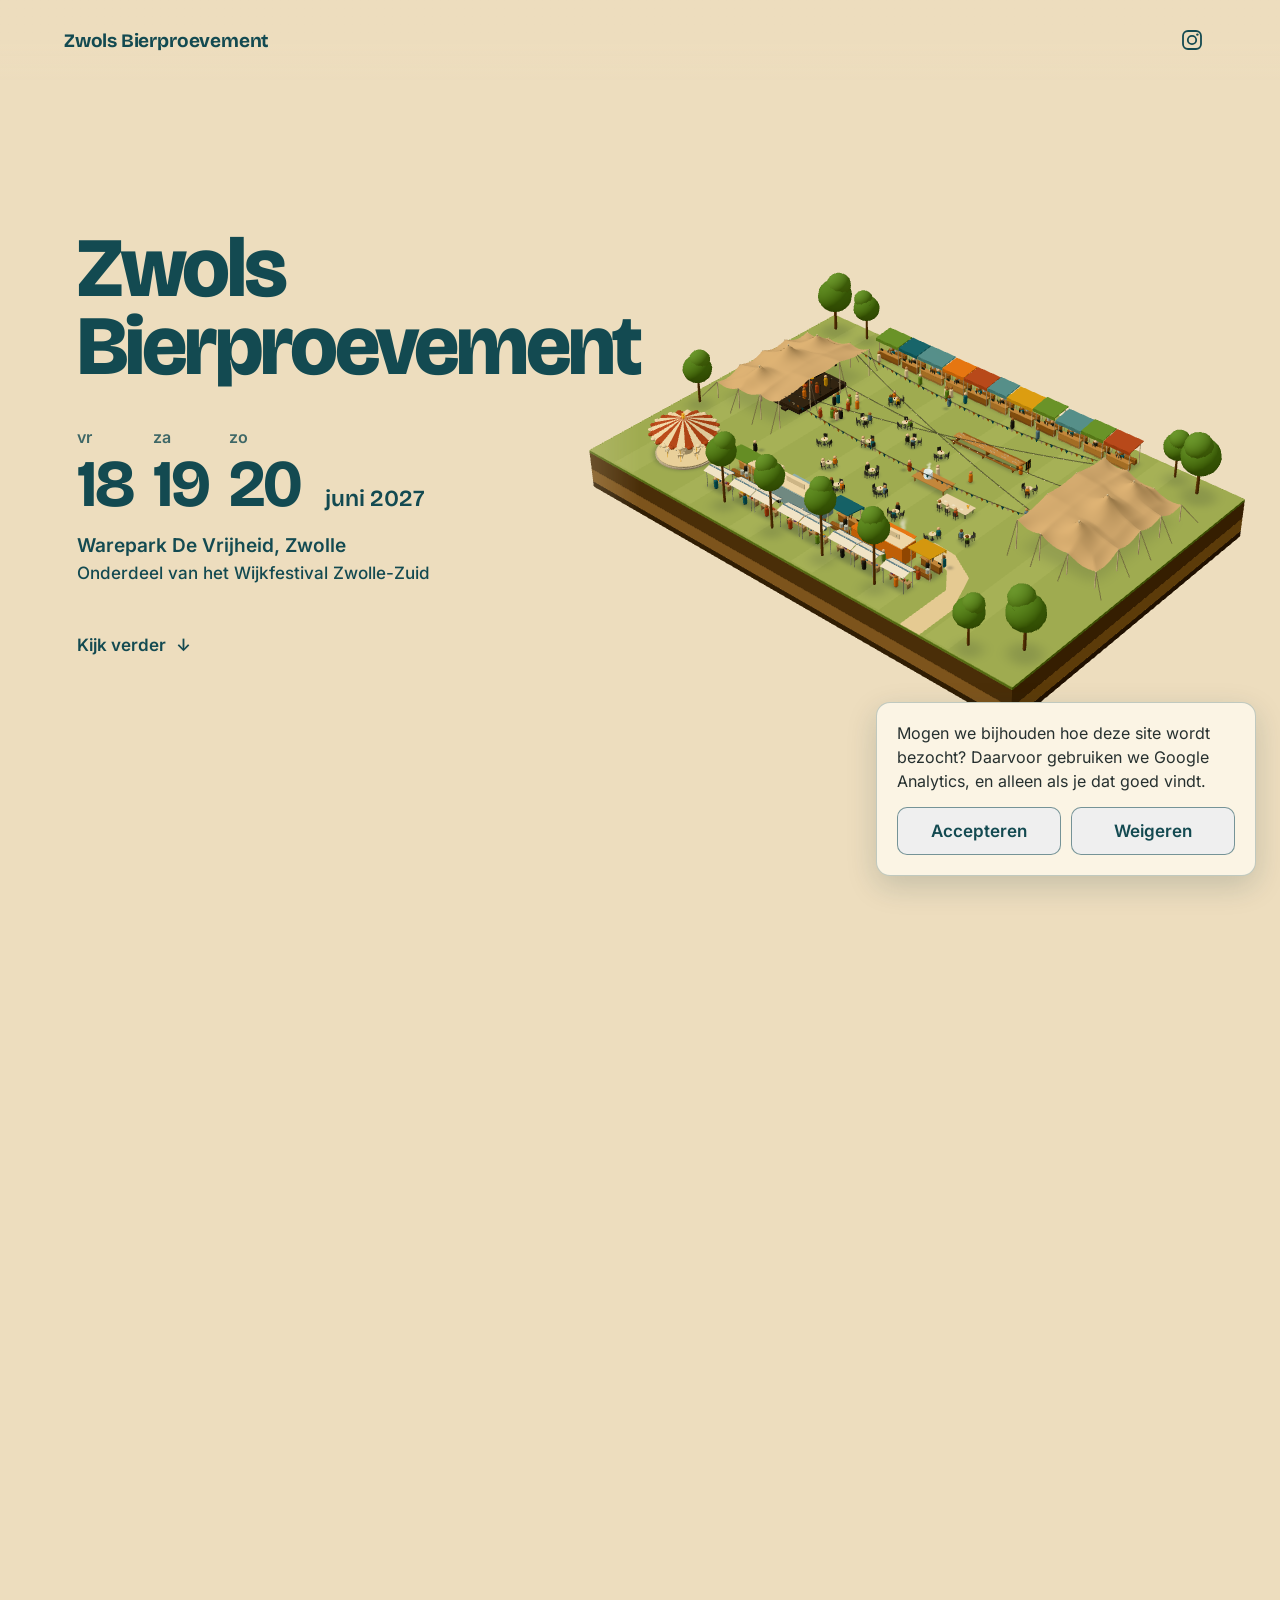
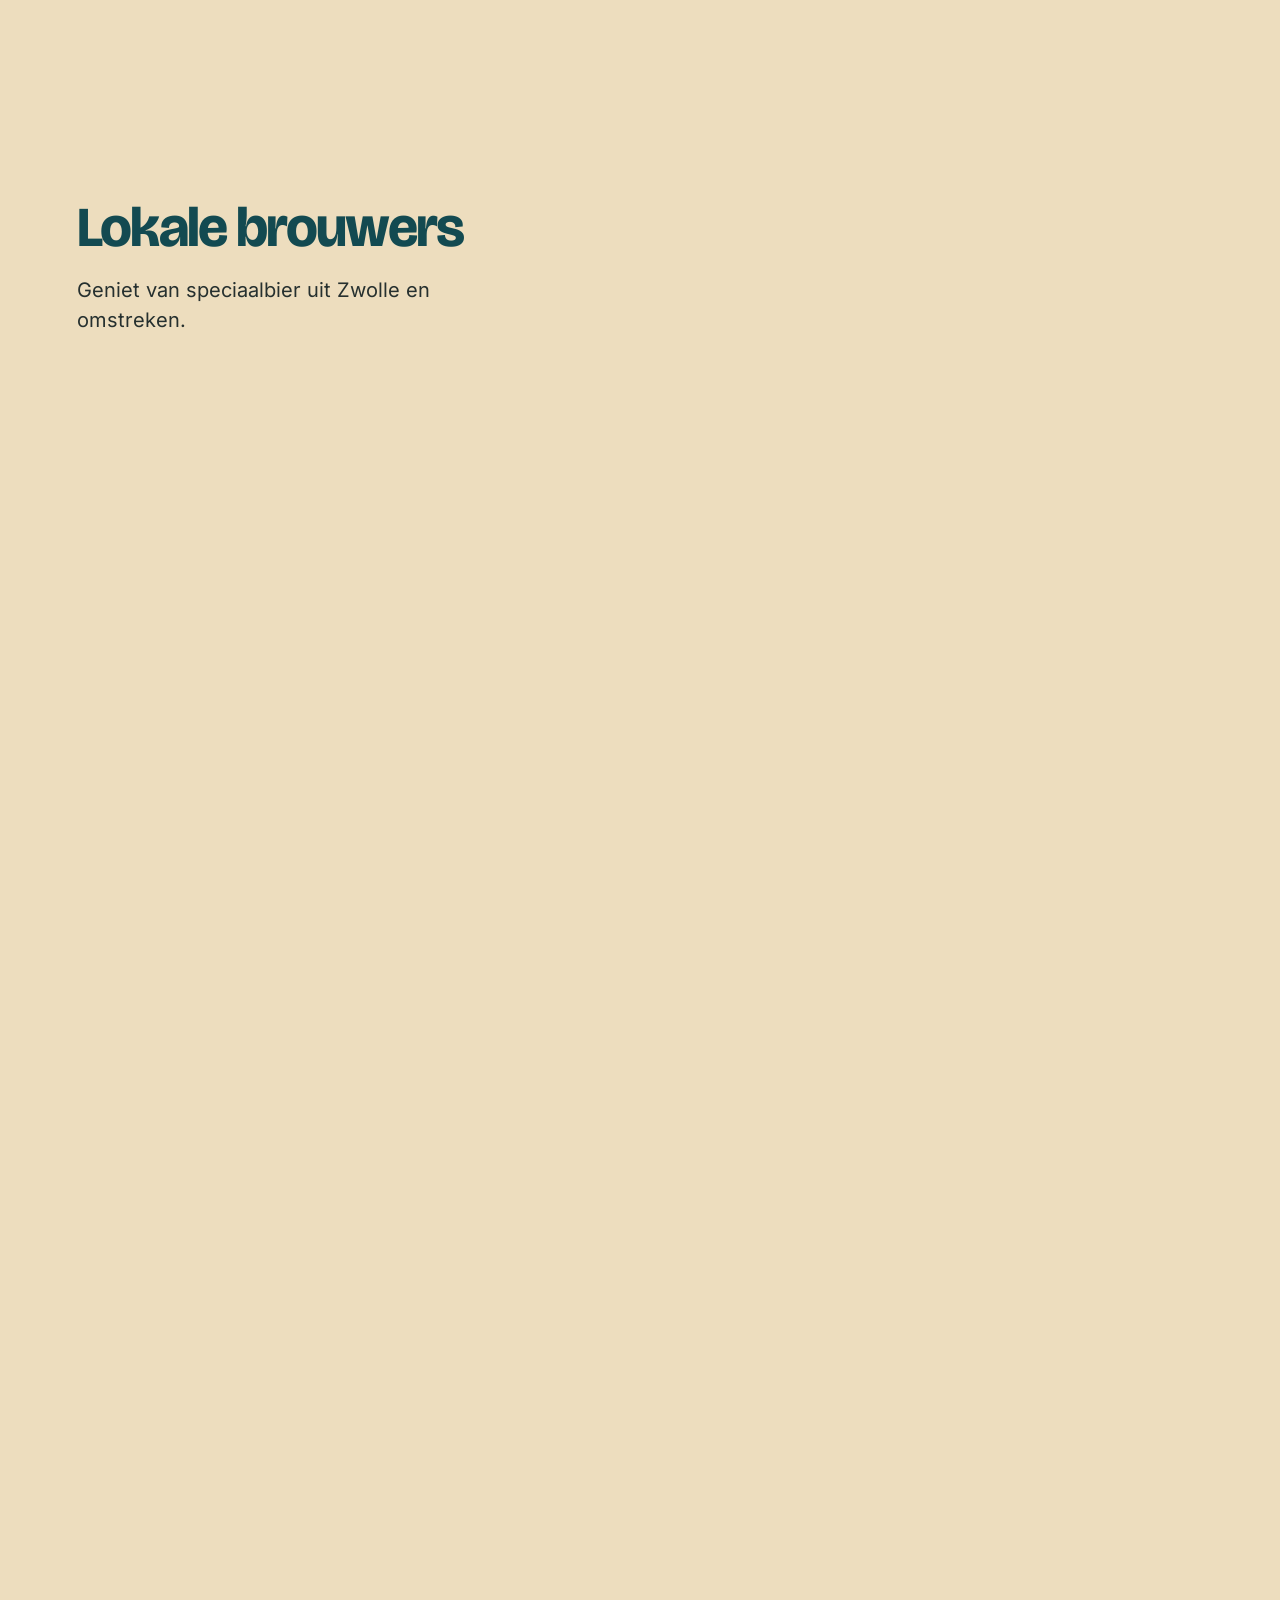
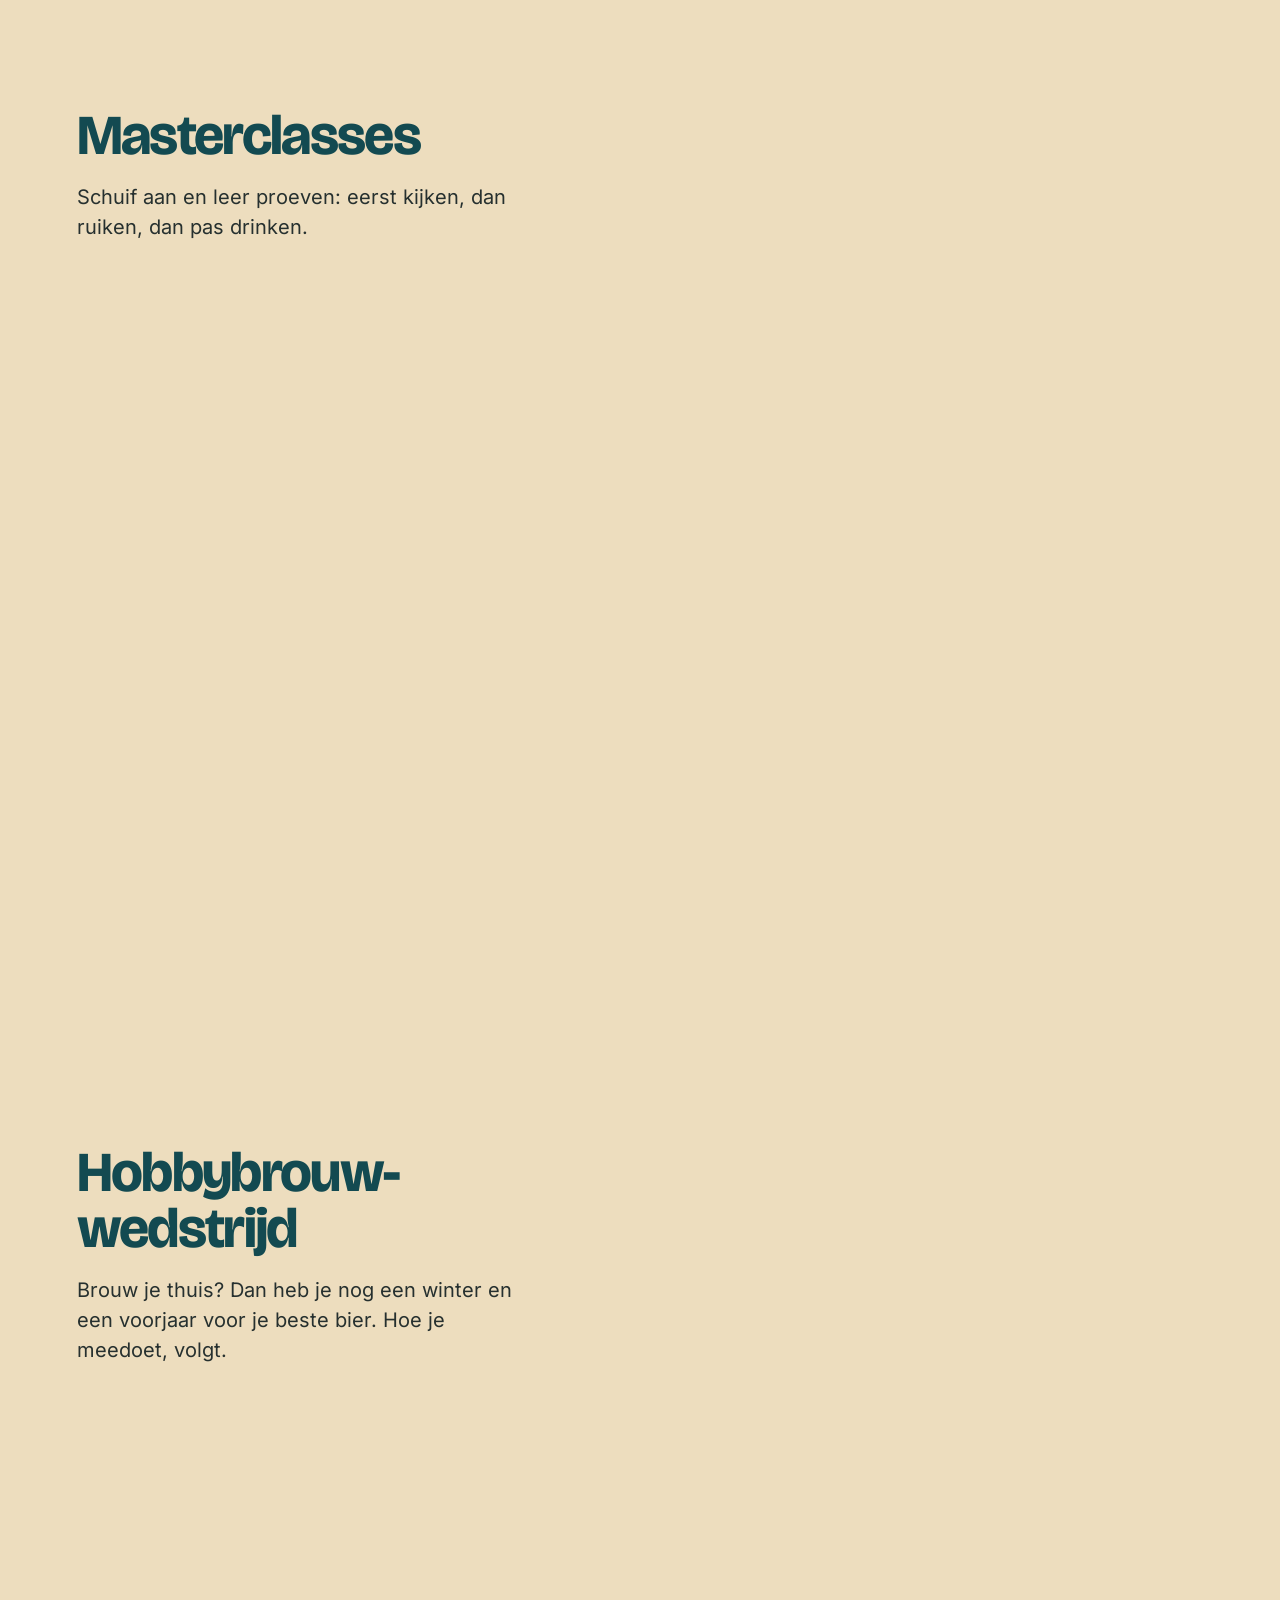
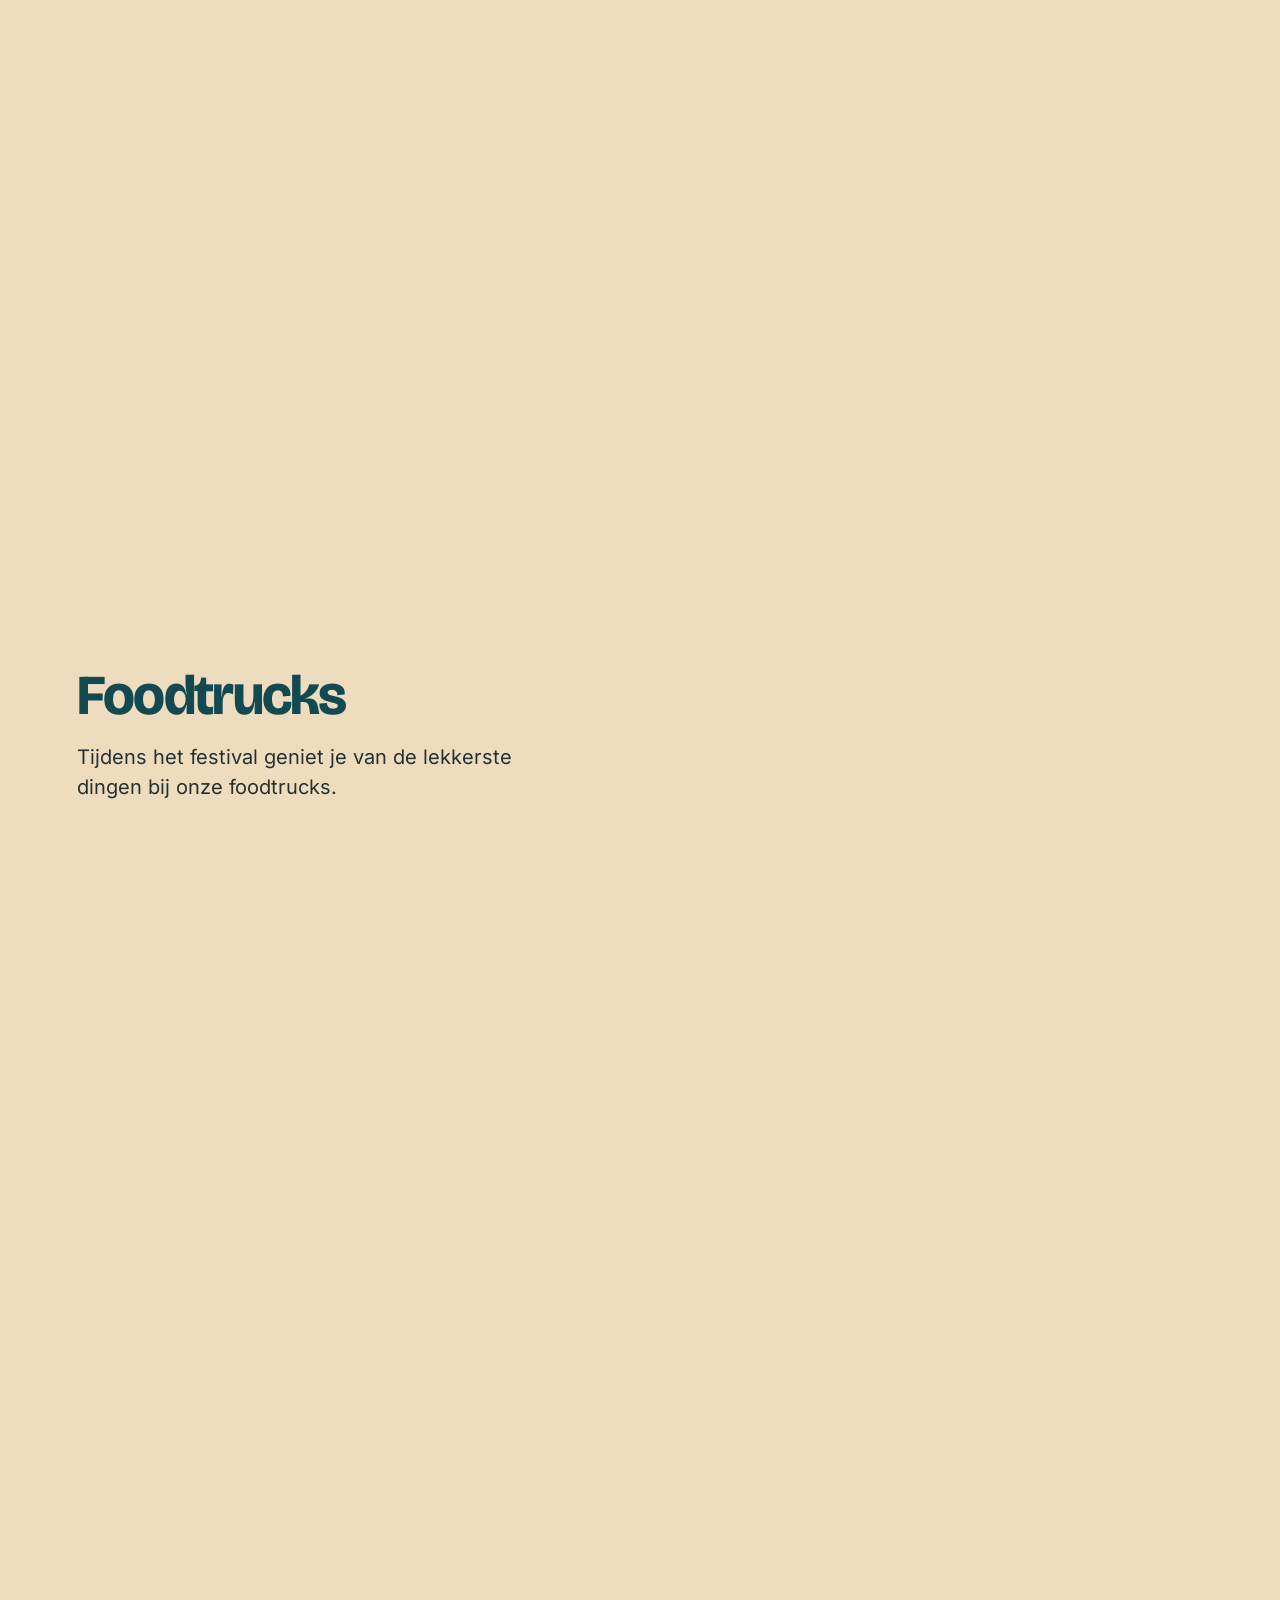
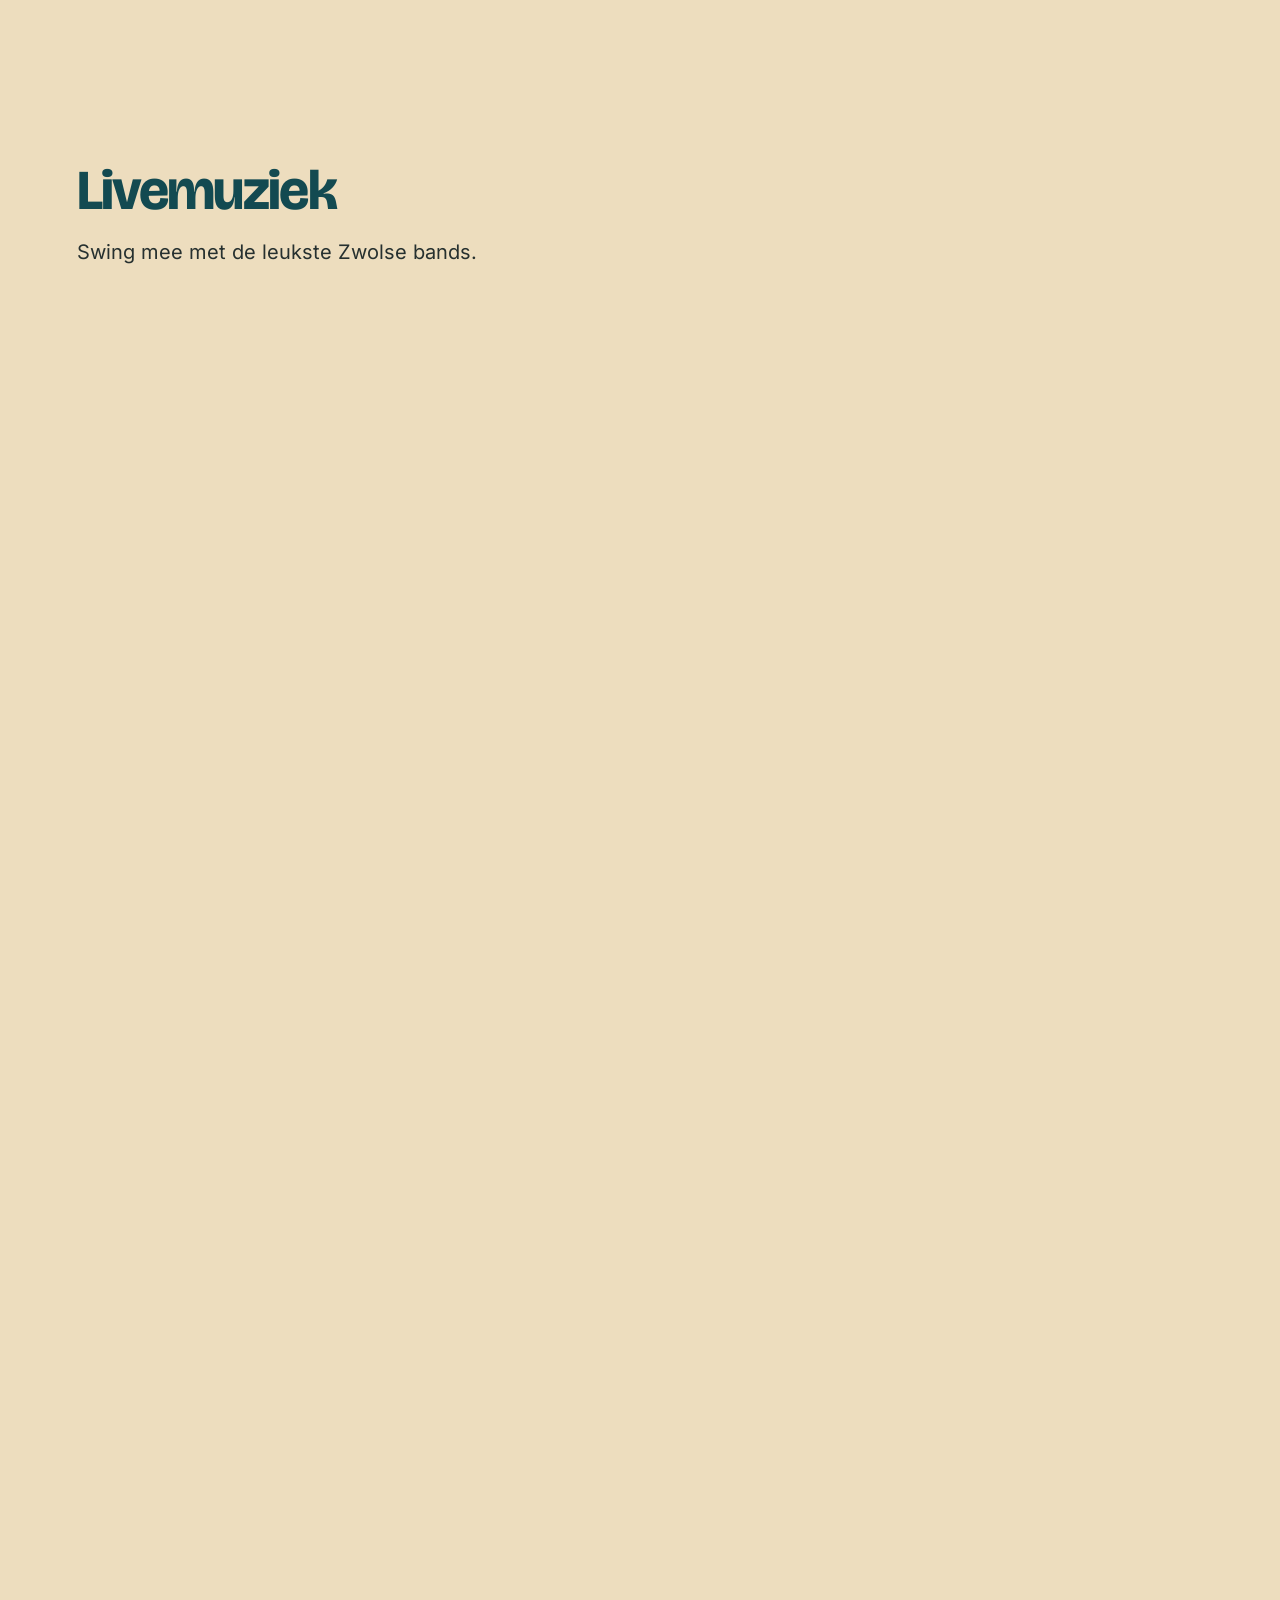
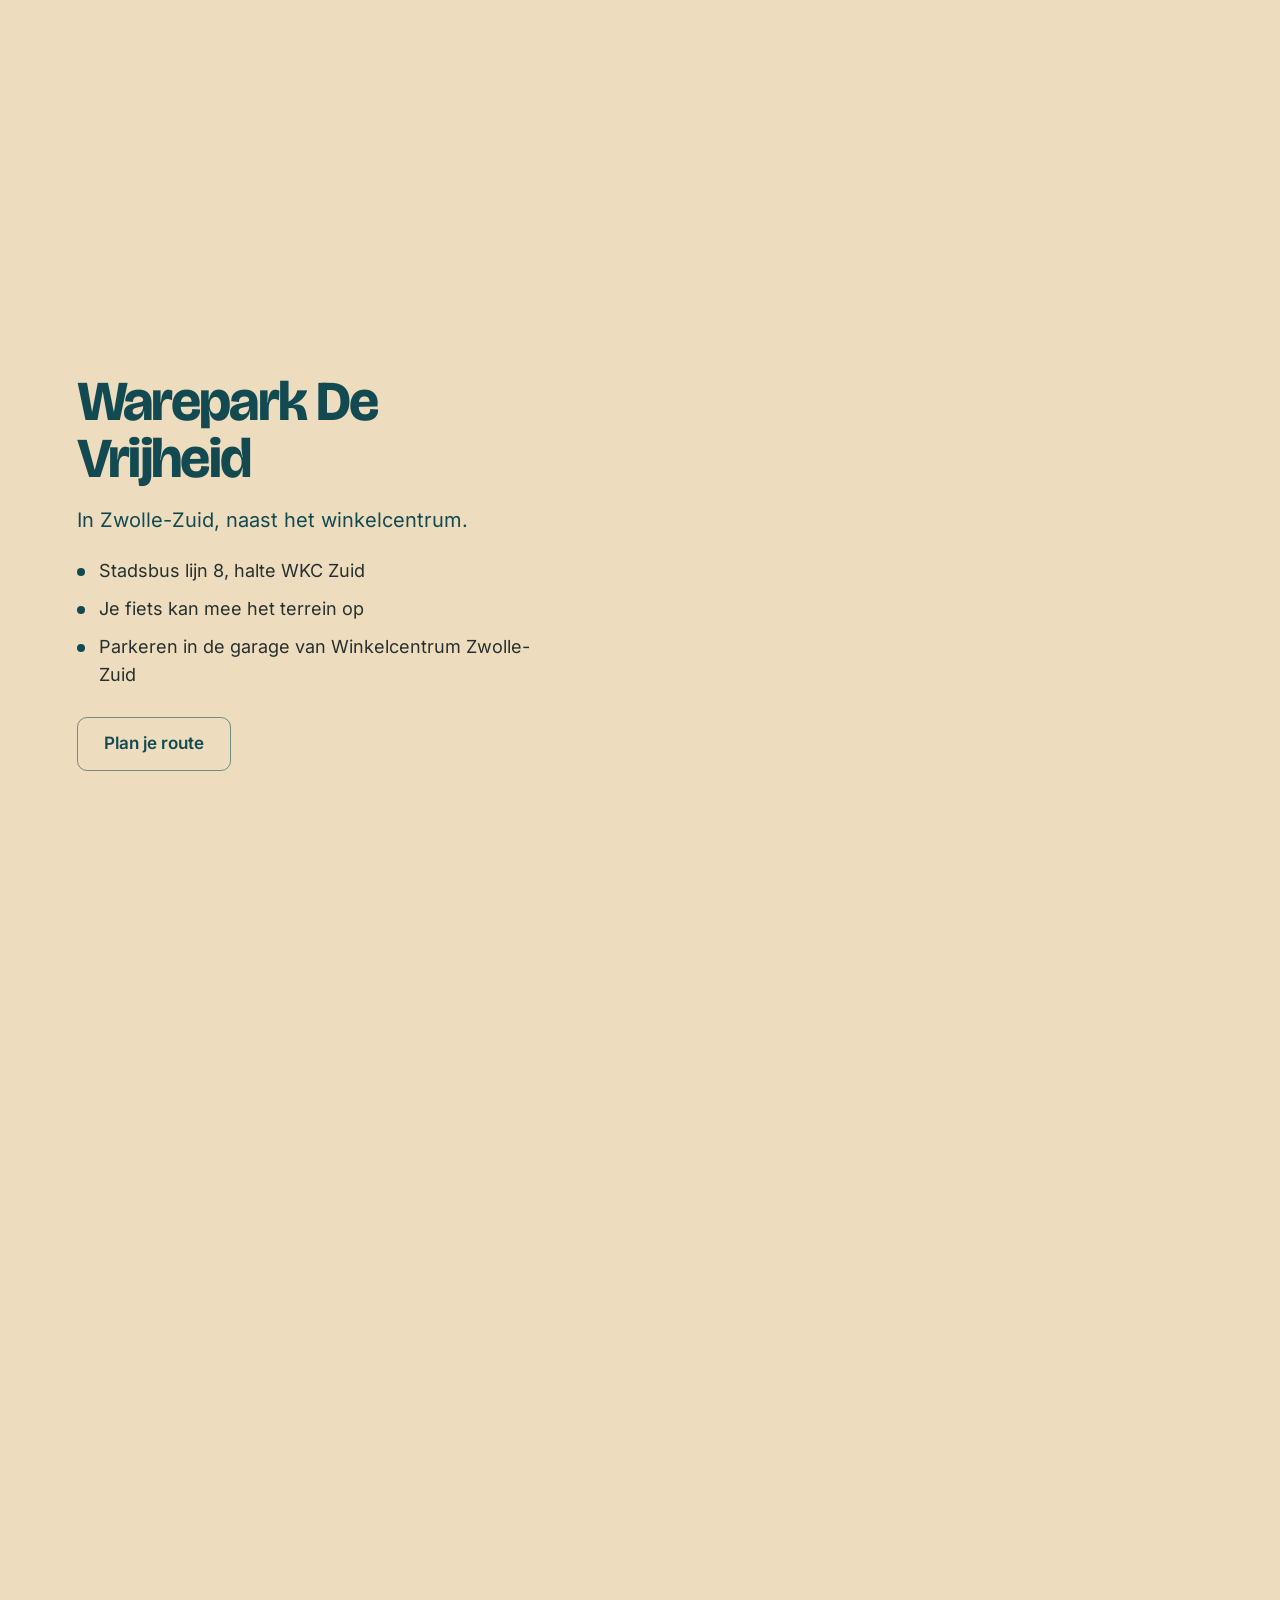
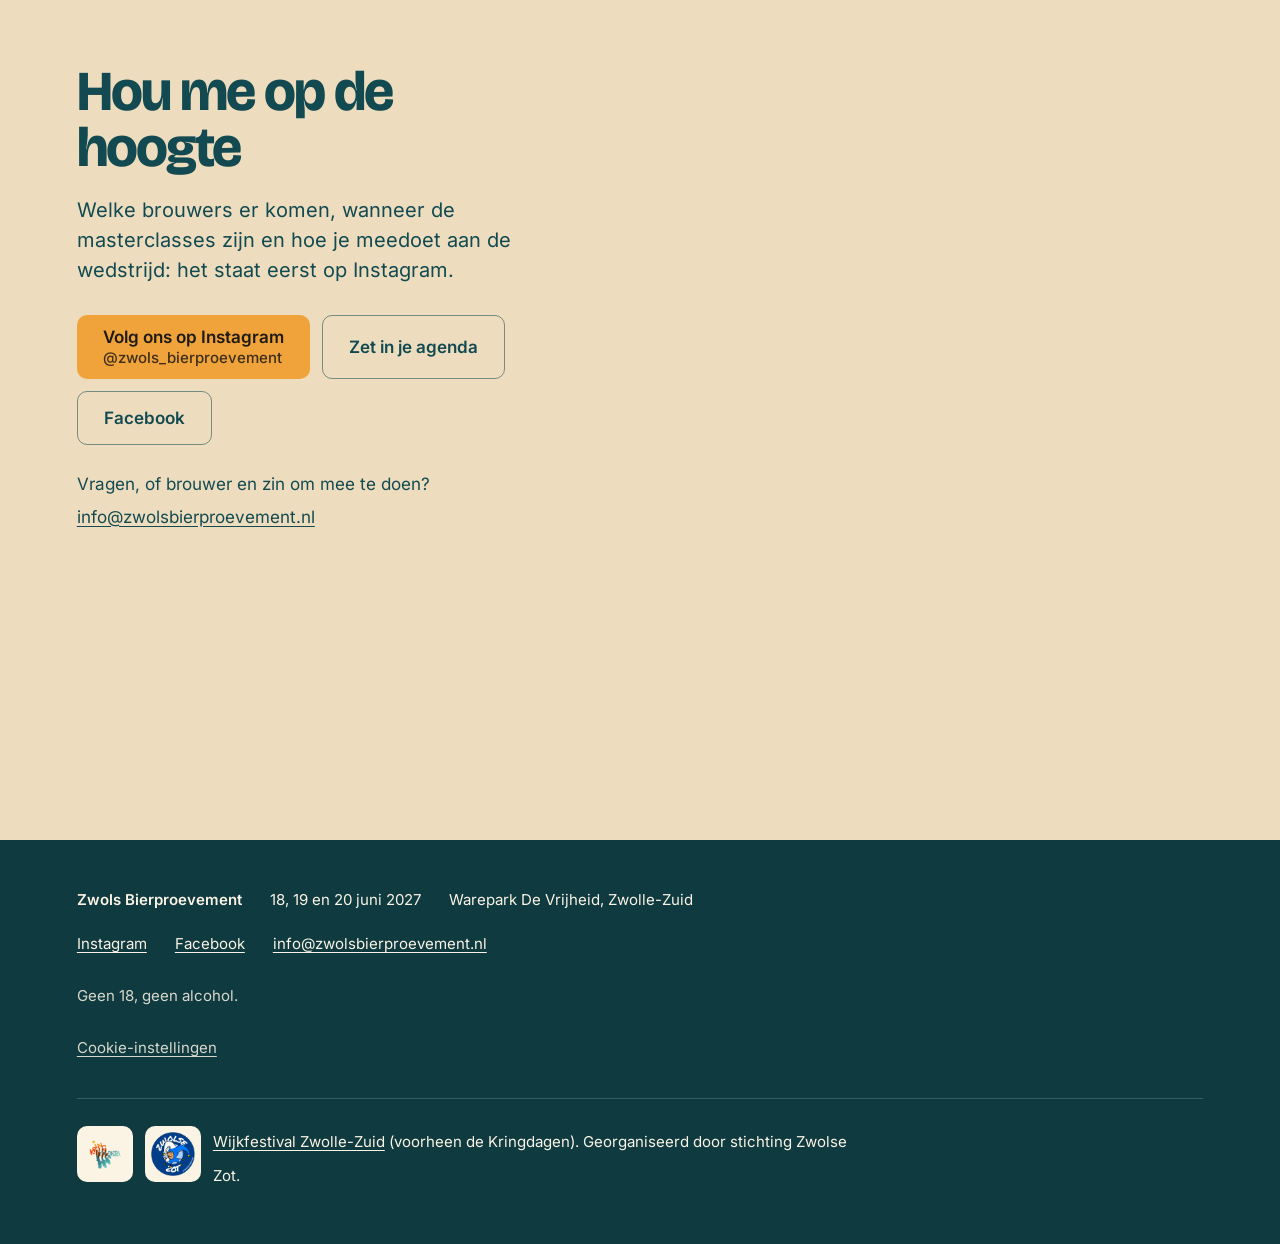
==== commit ca85b307: "Live: locatie na livemuziek, avondkaart met labels Co-Authored-By: Claude Opus 5.5 <noreply@anthropi" ====
--- a/index.html
+++ b/index.html
@@ -35,10 +35,10 @@
 <meta name="twitter:image:alt" content="Maquette van het Zwols Bierproevement in Warepark De Vrijheid, met de naam en de datum 18, 19 en 20 juni 2027">
 <script type="application/ld+json">{"@context":"https://schema.org","@type":"Event","name":"Zwols Bierproevement 2027","description":"Speciaalbierfestival Zwolle-Zuid: regionale brouwers, 18 t/m 20 juni 2027 in Warepark De Vrijheid. Onderdeel van het Wijkfestival Zwolle-Zuid.","startDate":"2027-06-18","endDate":"2027-06-20","eventStatus":"https://schema.org/EventScheduled","eventAttendanceMode":"https://schema.org/OfflineEventAttendanceMode","location":{"@type":"Place","name":"Warepark De Vrijheid","address":{"@type":"PostalAddress","addressLocality":"Zwolle","addressCountry":"NL"}},"image":["https://zwolsbierproevement.nl/og-image.jpg"],"organizer":{"@type":"Organization","name":"Stichting Zwolse Zot"},"superEvent":{"@type":"Event","name":"Wijkfestival Zwolle-Zuid","url":"https://kringdagen.nl"},"url":"https://zwolsbierproevement.nl/","inLanguage":"nl"}</script>
 <script>window.dataLayer=window.dataLayer||[];function gtag(){dataLayer.push(arguments);}gtag('consent','default',{ad_storage:'denied',ad_user_data:'denied',ad_personalization:'denied',analytics_storage:'denied'});</script>
-  <script type="module" crossorigin src="./assets/index-Q6lvgdrp.js"></script>
-  <link rel="stylesheet" crossorigin href="./assets/index-KILz14st.css">
+  <script type="module" crossorigin src="./assets/index-DMqk3PDk.js"></script>
+  <link rel="stylesheet" crossorigin href="./assets/index-DWEUViZL.css">
 </head>
 <body>
-<div id="root"><div><header class="bar"><a class="mark" href="#top">Zwols Bierproevement</a><a class="iconbtn" href="https://www.instagram.com/zwols_bierproevement/" aria-label="Zwols Bierproevement op Instagram"><svg viewBox="0 0 24 24" width="24" height="24" aria-hidden="true"><rect x="3" y="3" width="18" height="18" rx="5" fill="none" stroke="currentColor" stroke-width="1.8"></rect><circle cx="12" cy="12" r="4.2" fill="none" stroke="currentColor" stroke-width="1.8"></circle><circle cx="17.4" cy="6.6" r="1.2" fill="currentColor"></circle></svg></a></header><div class="vh-probe" aria-hidden="true"></div><div class="stage" aria-hidden="true"></div><main id="top"><section class="ch hero" data-moment="0"><div class="inner"><h1 class="wordmark">Zwols <br>Bierproevement</h1><p class="dates"><span class="sr">Vrijdag 18, zaterdag 19 en zondag 20 juni 2027</span><span class="d" aria-hidden="true"><small>vr</small>18</span><span class="d" aria-hidden="true"><small>za</small>19</span><span class="d" aria-hidden="true"><small>zo</small>20</span><span class="m" aria-hidden="true">juni 2027</span></p><p class="where">Warepark De Vrijheid, Zwolle</p><p class="sub">Onderdeel van het Wijkfestival Zwolle-Zuid</p><a class="cue" href="#brouwers">Kijk verder <span aria-hidden="true">↓</span></a></div></section><section class="ch brouwers" id="brouwers" data-moment="1" data-hold="true"><div class="inner"><h2>Lokale brouwers</h2><p class="body">Geniet van speciaalbier uit Zwolle en omstreken.</p></div></section><section class="ch" id="masterclasses" data-moment="2"><div class="inner"><h2>Masterclasses</h2><p class="body">Schuif aan en leer proeven: eerst kijken, dan ruiken, dan pas drinken.</p></div></section><section class="ch" id="wedstrijd" data-moment="3"><div class="inner"><h2>Hobbybrouw­wedstrijd</h2><p class="body">Brouw je thuis? Dan heb je nog een winter en een voorjaar voor je beste bier. Hoe je meedoet, volgt.</p></div></section><section class="ch" id="foodtrucks" data-moment="4"><div class="inner"><h2>Foodtrucks</h2><p class="body">Tijdens het festival geniet je van de lekkerste dingen bij onze foodtrucks.</p></div></section><section class="ch hold locatie" id="locatie" data-moment="5" data-hold="true"><div class="inner"><h2>Warepark De Vrijheid</h2><p class="body">In Zwolle-Zuid, naast het winkelcentrum.</p><ul class="facts"><li>Stadsbus lijn 8, halte WKC Zuid</li><li>Je fiets kan mee het terrein op</li><li>Parkeren in de garage van Winkelcentrum Zwolle-Zuid</li></ul><a class="btn ghost" href="https://www.google.com/maps/search/?api=1&amp;query=Warepark+De+Vrijheid+Zwolle">Plan je route</a></div><ul class="map-labels" aria-label="Op de kaart"><li class="lbl lbl-main" data-x="60" data-y="57">Warepark De Vrijheid</li><li class="lbl lbl-start" data-x="41.3" data-y="132">Winkelcentrum<br>Zwolle-Zuid</li><li class="lbl lbl-soft lbl-start" data-x="4" data-y="91.5">Patriottenlaan</li><li class="lbl lbl-soft lbl-start" data-x="167" data-y="20" data-mx="153" data-my="14" data-manchor="end">Oldeneelallee</li><li class="ico ico-bus" data-x="160" data-y="80"><span class="sr">Bushalte WKC Zuid, lijn 8</span><svg viewBox="-15 -15 30 30" width="30" height="30" aria-hidden="true"><circle r="15" fill="#134A51"></circle><rect x="-7" y="-9" width="14" height="15" rx="2.6" fill="#FDF8EA"></rect><rect x="-5.2" y="-6.6" width="10.4" height="5.6" rx="1" fill="#134A51"></rect><circle cx="-3.8" cy="2.6" r="1.2" fill="#134A51"></circle><circle cx="3.8" cy="2.6" r="1.2" fill="#134A51"></circle><rect x="-6" y="5" width="3" height="4" rx="1" fill="#FDF8EA"></rect><rect x="3" y="5" width="3" height="4" rx="1" fill="#FDF8EA"></rect></svg></li><li class="ico ico-p" data-x="144" data-y="119.7"><span class="sr">Parkeergarage</span><svg viewBox="-13 -13 26 26" width="26" height="26" aria-hidden="true"><rect x="-13" y="-13" width="26" height="26" rx="6" fill="#134A51"></rect><text x="0" y="1" fill="#FDF8EA" font-family="Inter, system-ui, sans-serif" font-weight="700" font-size="17" text-anchor="middle" dominant-baseline="central">P</text></svg></li><li class="ico ico-pin" data-x="60" data-y="40" aria-hidden="true"><span></span></li></ul></section><section class="ch dusk-text" id="livemuziek" data-moment="6"><div class="inner"><h2>Livemuziek</h2><p class="body">Swing mee met de leukste Zwolse bands.</p></div></section><div class="dusk" data-moment="7" aria-hidden="true"></div><section class="ch night" id="volg" data-moment="8"><div class="inner"><h2>Hou me op de hoogte</h2><p class="body">Welke brouwers er komen, wanneer de masterclasses zijn en hoe je meedoet aan de wedstrijd: het staat eerst op Instagram.</p><div class="actions"><a class="btn primary" href="https://www.instagram.com/zwols_bierproevement/">Volg ons op Instagram<span class="handle">@zwols_bierproevement</span></a><a class="btn ghost" href="zwols-bierproevement-2027.ics" download="zwols-bierproevement-2027.ics">Zet in je agenda</a><a class="btn ghost" href="https://www.facebook.com/p/Zwols-bierproevement-100090082759436/" target="_blank" rel="noopener">Facebook<span class="sr"> (opent in een nieuw tabblad)</span></a></div><p class="mail">Vragen, of brouwer en zin om mee te doen? <a href="mailto:info@zwolsbierproevement.nl">info@zwolsbierproevement.nl</a></p></div></section></main><footer class="foot"><div class="row"><strong>Zwols Bierproevement</strong><span>18, 19 en 20 juni 2027</span><span>Warepark De Vrijheid, Zwolle-Zuid</span></div><div class="row"><a href="https://www.instagram.com/zwols_bierproevement/">Instagram</a><a href="https://www.facebook.com/p/Zwols-bierproevement-100090082759436/" target="_blank" rel="noopener">Facebook<span class="sr"> (opent in een nieuw tabblad)</span></a><a href="mailto:info@zwolsbierproevement.nl">info@zwolsbierproevement.nl</a></div><p class="fine">Geen 18, geen alcohol.</p><p class="fine"><button type="button" class="linklike">Cookie-instellingen</button></p><div class="colofon"><a class="logo-tile" href="https://kringdagen.nl" aria-label="Wijkfestival Zwolle-Zuid, kringdagen.nl"><img alt="" width="44" height="44" loading="lazy" src="logos/kringdagen.png"></a><span class="logo-tile" aria-hidden="true"><img alt="" width="44" height="44" loading="lazy" src="logos/zwolse-zot.png"></span><p><a href="https://kringdagen.nl">Wijkfestival Zwolle-Zuid</a> (voorheen de Kringdagen). Georganiseerd door stichting Zwolse Zot.</p></div></footer></div></div>
+<div id="root"><div><header class="bar"><a class="mark" href="#top">Zwols Bierproevement</a><a class="iconbtn" href="https://www.instagram.com/zwols_bierproevement/" aria-label="Zwols Bierproevement op Instagram"><svg viewBox="0 0 24 24" width="24" height="24" aria-hidden="true"><rect x="3" y="3" width="18" height="18" rx="5" fill="none" stroke="currentColor" stroke-width="1.8"></rect><circle cx="12" cy="12" r="4.2" fill="none" stroke="currentColor" stroke-width="1.8"></circle><circle cx="17.4" cy="6.6" r="1.2" fill="currentColor"></circle></svg></a></header><div class="vh-probe" aria-hidden="true"></div><div class="stage" aria-hidden="true"></div><main id="top"><section class="ch hero" data-moment="0"><div class="inner"><h1 class="wordmark">Zwols <br>Bierproevement</h1><p class="dates"><span class="sr">Vrijdag 18, zaterdag 19 en zondag 20 juni 2027</span><span class="d" aria-hidden="true"><small>vr</small>18</span><span class="d" aria-hidden="true"><small>za</small>19</span><span class="d" aria-hidden="true"><small>zo</small>20</span><span class="m" aria-hidden="true">juni 2027</span></p><p class="where">Warepark De Vrijheid, Zwolle</p><p class="sub">Onderdeel van het Wijkfestival Zwolle-Zuid</p><a class="cue" href="#brouwers">Kijk verder <span aria-hidden="true">↓</span></a></div></section><section class="ch brouwers" id="brouwers" data-moment="1" data-hold="true"><div class="inner"><h2>Lokale brouwers</h2><p class="body">Geniet van speciaalbier uit Zwolle en omstreken.</p></div></section><section class="ch" id="masterclasses" data-moment="2"><div class="inner"><h2>Masterclasses</h2><p class="body">Schuif aan en leer proeven: eerst kijken, dan ruiken, dan pas drinken.</p></div></section><section class="ch" id="wedstrijd" data-moment="3"><div class="inner"><h2>Hobbybrouw­wedstrijd</h2><p class="body">Brouw je thuis? Dan heb je nog een winter en een voorjaar voor je beste bier. Hoe je meedoet, volgt.</p></div></section><section class="ch" id="foodtrucks" data-moment="4"><div class="inner"><h2>Foodtrucks</h2><p class="body">Tijdens het festival geniet je van de lekkerste dingen bij onze foodtrucks.</p></div></section><section class="ch dusk-text" id="livemuziek" data-moment="5"><div class="inner"><h2>Livemuziek</h2><p class="body">Swing mee met de leukste Zwolse bands.</p></div></section><div class="dusk" data-moment="6" aria-hidden="true"></div><section class="ch hold locatie night" id="locatie" data-moment="7" data-hold="true"><div class="inner"><h2>Warepark De Vrijheid</h2><p class="body">In Zwolle-Zuid, naast het winkelcentrum.</p><ul class="facts"><li>Stadsbus lijn 8, halte WKC Zuid</li><li>Je fiets kan mee het terrein op</li><li>Parkeren in de garage van Winkelcentrum Zwolle-Zuid</li></ul><a class="btn ghost" href="https://www.google.com/maps/search/?api=1&amp;query=Warepark+De+Vrijheid+Zwolle">Plan je route</a></div><ul class="map-labels" aria-label="Op de kaart"><li class="lbl lbl-main" data-x="60" data-y="57">Warepark De Vrijheid</li><li class="lbl lbl-start" data-x="41.3" data-y="132">Winkelcentrum<br>Zwolle-Zuid</li><li class="lbl lbl-soft lbl-start" data-x="4" data-y="91.5">Patriottenlaan</li><li class="lbl lbl-soft lbl-start" data-x="167" data-y="20" data-mx="153" data-my="14" data-manchor="end">Oldeneelallee</li><li class="ico ico-bus" data-x="160" data-y="80"><span class="sr">Bushalte WKC Zuid, lijn 8</span><svg viewBox="-15 -15 30 30" width="30" height="30" aria-hidden="true"><circle r="15" fill="#134A51"></circle><rect x="-7" y="-9" width="14" height="15" rx="2.6" fill="#FDF8EA"></rect><rect x="-5.2" y="-6.6" width="10.4" height="5.6" rx="1" fill="#134A51"></rect><circle cx="-3.8" cy="2.6" r="1.2" fill="#134A51"></circle><circle cx="3.8" cy="2.6" r="1.2" fill="#134A51"></circle><rect x="-6" y="5" width="3" height="4" rx="1" fill="#FDF8EA"></rect><rect x="3" y="5" width="3" height="4" rx="1" fill="#FDF8EA"></rect></svg></li><li class="ico ico-p" data-x="144" data-y="119.7"><span class="sr">Parkeergarage</span><svg viewBox="-13 -13 26 26" width="26" height="26" aria-hidden="true"><rect x="-13" y="-13" width="26" height="26" rx="6" fill="#134A51"></rect><text x="0" y="1" fill="#FDF8EA" font-family="Inter, system-ui, sans-serif" font-weight="700" font-size="17" text-anchor="middle" dominant-baseline="central">P</text></svg></li><li class="ico ico-pin" data-x="60" data-y="40" aria-hidden="true"><span></span></li></ul></section><section class="ch night" id="volg" data-moment="8"><div class="inner"><h2>Hou me op de hoogte</h2><p class="body">Welke brouwers er komen, wanneer de masterclasses zijn en hoe je meedoet aan de wedstrijd: het staat eerst op Instagram.</p><div class="actions"><a class="btn primary" href="https://www.instagram.com/zwols_bierproevement/">Volg ons op Instagram<span class="handle">@zwols_bierproevement</span></a><a class="btn ghost" href="zwols-bierproevement-2027.ics" download="zwols-bierproevement-2027.ics">Zet in je agenda</a><a class="btn ghost" href="https://www.facebook.com/p/Zwols-bierproevement-100090082759436/" target="_blank" rel="noopener">Facebook<span class="sr"> (opent in een nieuw tabblad)</span></a></div><p class="mail">Vragen, of brouwer en zin om mee te doen? <a href="mailto:info@zwolsbierproevement.nl">info@zwolsbierproevement.nl</a></p></div></section></main><footer class="foot"><div class="row"><strong>Zwols Bierproevement</strong><span>18, 19 en 20 juni 2027</span><span>Warepark De Vrijheid, Zwolle-Zuid</span></div><div class="row"><a href="https://www.instagram.com/zwols_bierproevement/">Instagram</a><a href="https://www.facebook.com/p/Zwols-bierproevement-100090082759436/" target="_blank" rel="noopener">Facebook<span class="sr"> (opent in een nieuw tabblad)</span></a><a href="mailto:info@zwolsbierproevement.nl">info@zwolsbierproevement.nl</a></div><p class="fine">Geen 18, geen alcohol.</p><p class="fine"><button type="button" class="linklike">Cookie-instellingen</button></p><div class="colofon"><a class="logo-tile" href="https://kringdagen.nl" aria-label="Wijkfestival Zwolle-Zuid, kringdagen.nl"><img alt="" width="44" height="44" loading="lazy" src="logos/kringdagen.png"></a><span class="logo-tile" aria-hidden="true"><img alt="" width="44" height="44" loading="lazy" src="logos/zwolse-zot.png"></span><p><a href="https://kringdagen.nl">Wijkfestival Zwolle-Zuid</a> (voorheen de Kringdagen). Georganiseerd door stichting Zwolse Zot.</p></div></footer></div></div>
 </body>
 </html>
--- a/assets/index-DWEUViZL.css
+++ b/assets/index-DWEUViZL.css
@@ -0,0 +1 @@
+@font-face{font-family:Bricolage Grotesque Variable;font-style:normal;font-display:swap;font-weight:200 800;src:url(./bricolage-grotesque-vietnamese-opsz-normal-D9N6E8K1.woff2)format("woff2-variations");unicode-range:U+102-103,U+110-111,U+128-129,U+168-169,U+1A0-1A1,U+1AF-1B0,U+300-301,U+303-304,U+308-309,U+323,U+329,U+1EA0-1EF9,U+20AB}@font-face{font-family:Bricolage Grotesque Variable;font-style:normal;font-display:swap;font-weight:200 800;src:url(./bricolage-grotesque-latin-ext-opsz-normal-IcJDqblK.woff2)format("woff2-variations");unicode-range:U+100-2BA,U+2BD-2C5,U+2C7-2CC,U+2CE-2D7,U+2DD-2FF,U+304,U+308,U+329,U+1D00-1DBF,U+1E00-1E9F,U+1EF2-1EFF,U+2020,U+20A0-20AB,U+20AD-20C0,U+2113,U+2C60-2C7F,U+A720-A7FF}@font-face{font-family:Bricolage Grotesque Variable;font-style:normal;font-display:swap;font-weight:200 800;src:url(./bricolage-grotesque-latin-opsz-normal-Cre6nC2_.woff2)format("woff2-variations");unicode-range:U+??,U+131,U+152-153,U+2BB-2BC,U+2C6,U+2DA,U+2DC,U+304,U+308,U+329,U+2000-206F,U+20AC,U+2122,U+2191,U+2193,U+2212,U+2215,U+FEFF,U+FFFD}@font-face{font-family:Inter;font-style:normal;font-display:swap;font-weight:400;src:url(./inter-latin-400-normal-C38fXH4l.woff2)format("woff2"),url(./inter-latin-400-normal-CyCys3Eg.woff)format("woff")}@font-face{font-family:Inter;font-style:normal;font-display:swap;font-weight:500;src:url(./inter-latin-500-normal-Cerq10X2.woff2)format("woff2"),url(./inter-latin-500-normal-BL9OpVg8.woff)format("woff")}@font-face{font-family:Inter;font-style:normal;font-display:swap;font-weight:600;src:url(./inter-latin-600-normal-LgqL8muc.woff2)format("woff2"),url(./inter-latin-600-normal-CiBQ2DWP.woff)format("woff")}@font-face{font-family:Bricolage fallback;src:local(Arial Bold),local(Arial-BoldMT),local(Helvetica Bold),local(Liberation Sans Bold);font-weight:600 800;size-adjust:90.69%;ascent-override:102.54%;descent-override:29.77%;line-gap-override:0%}@font-face{font-family:Inter fallback;src:local(Arial),local(ArialMT),local(Helvetica),local(Liberation Sans);font-weight:400 500;size-adjust:105.36%;ascent-override:92.06%;descent-override:22.78%;line-gap-override:0%}@font-face{font-family:Inter fallback;src:local(Arial Bold),local(Arial-BoldMT),local(Helvetica Bold),local(Liberation Sans Bold);font-weight:600 700;size-adjust:105.36%;ascent-override:92.06%;descent-override:22.78%;line-gap-override:0%}:root{--bg:#edddbe;--petrol:#134a51;--petrol-deep:#0e3a40;--ink:#26302f;--cream:#fbf4e4;--amber:#f0a33a;--amber-deep:#db8c22;--focus:#ffe3a6;--font-display:"Bricolage Grotesque Variable", "Bricolage fallback", system-ui, sans-serif;--font-text:"Inter", "Inter fallback", system-ui, -apple-system, sans-serif;--ease:cubic-bezier(.2, .7, .2, 1)}*{box-sizing:border-box;margin:0;padding:0}html{-webkit-text-size-adjust:100%;background:var(--bg)}body{background:var(--bg);color:var(--ink);font:400 17px/1.55 var(--font-text);-webkit-font-smoothing:antialiased;text-rendering:optimizelegibility}a{color:inherit}.sr{clip:rect(0 0 0 0);clip-path:inset(50%);white-space:nowrap;width:1px;height:1px;position:absolute;overflow:hidden}.stage{height:100vh;z-index:0;pointer-events:none;height:100lvh;position:fixed;top:0;left:0;right:0;-webkit-mask-image:linear-gradient(90deg,#0000 0 30%,#000 50%);mask-image:linear-gradient(90deg,#0000 0 30%,#000 50%)}.poster,.poster img{width:100%;height:100%;position:absolute;top:0;bottom:0;left:0;right:0}.poster img{object-fit:cover;object-position:70% 50%}.poster{transition:opacity .3s ease-out}.poster.is-leaving{opacity:0}.scene-canvas{opacity:0;transition:opacity .3s ease-out;position:absolute;top:0;bottom:0;left:0;right:0}.scene-canvas.is-ready{opacity:1}.is-still .scene-canvas{transition:none}.vh-probe{width:0;height:100vh;visibility:hidden;pointer-events:none;height:100svh;position:fixed;top:0;left:0}.bar{z-index:5;color:var(--petrol);background:linear-gradient(var(--bg) 55%, color-mix(in srgb, var(--bg) 0%, transparent));pointer-events:none;justify-content:space-between;align-items:center;padding:16px clamp(20px,5vw,64px);display:flex;position:fixed;top:0;left:0;right:0}.bar>*{pointer-events:auto}.bar .mark{font:700 19px/1 var(--font-display);letter-spacing:-.01em;opacity:0;align-items:center;min-height:48px;text-decoration:none;transition:opacity .2s ease-out;display:inline-flex}.bar.shown .mark{opacity:1}.iconbtn{width:48px;height:48px;color:inherit;border-radius:12px;place-items:center;text-decoration:none;transition:background-color .2s ease-out;display:inline-grid}.iconbtn:hover{background:color-mix(in srgb, currentColor 10%, transparent)}:focus-visible{outline:3px solid var(--focus);outline-offset:3px;box-shadow:0 0 0 3px var(--petrol-deep);border-radius:6px;transition:none}.bar .mark:focus-visible{opacity:1}main{z-index:1;position:relative}.ch{align-items:center;min-height:120svh;padding:0 clamp(20px,6vw,96px);display:flex}.ch .inner{max-width:min(34rem,36vw)}.hero{min-height:100svh}.brouwers{min-height:215svh}.wordmark{white-space:nowrap;-webkit-hyphens:none;hyphens:none;font:800 clamp(52px, 6.6vw, 108px)/.92 var(--font-display);letter-spacing:-.035em;color:var(--petrol);font-variation-settings:"opsz" 96}.dates{color:var(--petrol);align-items:flex-end;gap:clamp(14px,1.6vw,24px);margin-top:clamp(28px,3.4vw,44px);display:flex}.dates .d{font:700 clamp(44px, 5.2vw, 76px)/.9 var(--font-display);letter-spacing:-.03em;font-variation-settings:"opsz" 96;flex-direction:column;display:flex}.dates .d small{font:600 16px/1 var(--font-text);letter-spacing:.01em;opacity:.8;height:16px;margin-bottom:10px;display:block}.dates .d{flex-shrink:0;height:calc(26px + .9em)}.dates .d:nth-child(2){width:.8396em}.dates .d:nth-child(3){width:.8337em}.dates .d:nth-child(4){width:1.0727em}.dates .m{height:calc(1.1em + 4px);font:600 clamp(20px, 1.8vw, 26px)/1.1 var(--font-display);margin-left:4px;padding-bottom:4px}.where{font:600 19px/1.4 var(--font-text);color:var(--petrol);margin-top:18px}.sub{font:500 17px/1.4 var(--font-text);color:var(--petrol);margin-top:2px}.lede{color:var(--ink);margin-top:10px;font-size:19px}.cue{min-height:48px;color:var(--petrol);align-items:center;gap:10px;margin-top:clamp(28px,4vh,48px);font-size:17px;font-weight:600;text-decoration:none;display:inline-flex}.cue span{animation:2.4s ease-in-out infinite nudge;display:inline-block}@keyframes nudge{0%,to{transform:translateY(0)}50%{transform:translateY(4px)}}h2{font:750 clamp(38px, 4.4vw, 62px)/1 var(--font-display);letter-spacing:-.03em;color:var(--petrol);font-variation-settings:"opsz" 96}.ch p.body{color:var(--ink);max-width:28em;margin-top:18px;font-size:20px;line-height:1.5}.hold{min-height:175svh}.dusk-text h2{color:var(--dusk-fg,var(--petrol))}.dusk-text p.body{color:var(--dusk-body,var(--ink))}.dusk-text .inner{opacity:var(--dusk-op,1);transition:color .2s ease-out}.dusk{height:70svh}.facts{gap:10px;margin-top:22px;font-size:18px;list-style:none;display:grid}.facts li{padding-left:22px;position:relative}.facts li:before{content:"";background:var(--petrol);border-radius:50%;width:8px;height:8px;position:absolute;top:.62em;left:0}.btn{min-height:54px;font:600 17px/1.2 var(--font-text);border-radius:10px;justify-content:center;align-items:center;gap:10px;padding:0 26px;text-decoration:none;transition:background-color .2s ease-out,border-color .2s ease-out;display:inline-flex}.btn.ghost{border:1.5px solid color-mix(in srgb, currentColor 55%, transparent)}.btn.ghost:hover{background:color-mix(in srgb, currentColor 8%, transparent);border-color:currentColor}.btn.primary{background:var(--amber);color:#1e1a14}.btn.primary:hover{background:var(--amber-deep)}.locatie .btn{color:var(--petrol);margin-top:28px}.night h2,.night p.body,.night .mail{color:var(--petrol);transition:color .2s ease-out}.night .actions{flex-wrap:wrap;gap:12px;margin-top:30px;display:flex}.night .actions .ghost{color:var(--petrol)}.is-night .night h2,.is-night .night p.body,.is-night .night .mail,.is-night .night .actions .ghost{color:var(--cream)}.night .handle{opacity:.85;font-size:15px;font-weight:500;display:block}.night .btn.primary{flex-direction:column;align-items:flex-start;gap:2px;min-height:64px;padding:12px 26px}.night .mail{margin-top:26px;font-size:17px}.night .mail a{text-underline-offset:3px;padding:6px 0;display:inline-block}.is-night .bar,.is-night .locatie .facts,.is-night .locatie .btn{color:var(--cream)}.is-night .locatie .facts li:before{background:var(--cream)}.map-labels{z-index:0;opacity:0;pointer-events:none;visibility:hidden;width:0;height:0;list-style:none;position:fixed;top:0;left:0}.map-labels.is-shown{visibility:visible}.map-labels li{will-change:transform;white-space:nowrap;position:absolute;top:0;left:0}.map-labels .lbl{font:600 16px/1.15 var(--font-text);color:var(--petrol);text-shadow:0 0 3px #fdf8ea,0 0 3px #fdf8ea,0 0 6px #fdf8ea,0 0 6px #fdf8ea;translate:-50% -50%}.map-labels .lbl-main{font-size:18px;font-weight:700}.is-night .map-labels .lbl{text-shadow:none;background:#fdf8eaf0;border-radius:6px;padding:2px 7px 3px}.is-night .map-labels .ico-bus svg{border-radius:50%;box-shadow:0 0 0 2.5px #fdf8ea}.is-night .map-labels .ico-p svg{border-radius:6px;box-shadow:0 0 0 2.5px #fdf8ea}.map-labels .lbl-soft{color:#6c561c;font-weight:500}.map-labels .lbl-start{translate:0 -50%}.map-labels .ico{line-height:0;translate:-50% -50%}.map-labels .ico-pin span{background:var(--amber);width:22px;height:22px;box-shadow:0 0 0 12px color-mix(in srgb, var(--amber) 28%, transparent);border:4px solid #fdf8ea;border-radius:50%;display:block}.debug{z-index:9;color:#fbf4e4;background:#26302f;border-radius:8px;padding:6px 10px;font:500 15px/1.3 ui-monospace,Menlo,monospace;position:fixed;bottom:8px;left:8px}.foot{z-index:1;background:var(--petrol-deep);color:var(--cream);padding:48px clamp(20px,6vw,96px) 56px;font-size:15px;line-height:1.6;position:relative}.foot .row{flex-wrap:wrap;gap:8px 28px;display:flex}.foot .row+.row{margin-top:10px}.foot a{text-underline-offset:3px;align-items:center;min-height:44px;display:inline-flex}.foot .fine{opacity:.85;margin-top:18px}.colofon{border-top:1px solid color-mix(in srgb, var(--cream) 18%, transparent);align-items:center;gap:12px;margin-top:28px;padding-top:22px;display:flex}.colofon .logo-tile{background:#fbf4e4;border-radius:10px;flex:none;place-items:center;width:56px;height:56px;display:grid}.colofon .logo-tile img{width:44px;height:44px;display:block}.colofon p{max-width:40rem;font-size:15px;line-height:1.5}.colofon p a{padding:10px 0;display:inline-block}.cookie{z-index:6;width:min(380px,100vw - 48px);color:var(--ink);border:1px solid color-mix(in srgb, var(--petrol) 25%, transparent);background:#fbf4e4;border-radius:14px;padding:18px 20px 20px;position:fixed;bottom:24px;right:24px;box-shadow:0 10px 30px #0e3a402e}.cookie[hidden]{display:none}.cookie p{font-size:16px;line-height:1.5}.cookie-actions{gap:10px;margin-top:14px;display:flex}.cookie-actions .btn{min-height:48px;color:var(--petrol);flex:1;padding:0 16px}.linklike{all:unset;cursor:pointer;font:inherit;text-underline-offset:3px;align-items:center;min-height:44px;text-decoration:underline;display:inline-flex}.linklike:focus-visible{outline:3px solid var(--focus);outline-offset:3px;box-shadow:0 0 0 3px var(--petrol-deep);border-radius:6px}.is-og .bar,.is-og main>:not(.hero),.is-og .hero .cue,.is-og .foot,.is-og .map-labels,.is-still .bar,.is-still main>:not(.locatie),.is-still .locatie>.inner,.is-still .foot{visibility:hidden}.is-still .stage{-webkit-mask-image:none;mask-image:none}@media (max-width:759px){body{font-size:16px}.stage{-webkit-mask-image:linear-gradient(#000 0 50%,#0000 66%);mask-image:linear-gradient(#000 0 50%,#0000 66%)}.poster img{object-position:50% 0%}.ch{align-items:flex-end;padding:0 12px 14px}.ch .inner{background:color-mix(in srgb, var(--bg) 94%, transparent);border-radius:16px;width:100%;max-width:none;padding:22px 22px 24px;position:sticky;bottom:12px}.hero .inner{background:0 0;padding:0 10px 8px}.night .inner{background:color-mix(in srgb, var(--petrol-deep) 92%, transparent)}.dusk-text .inner{background:color-mix(in srgb, var(--petrol-deep) 92%, transparent);opacity:1}.dusk-text h2,.dusk-text p.body{color:var(--cream)}.ch .inner{z-index:1}.locatie{align-items:flex-start}.locatie .inner{position:sticky;top:calc(100svh - min(200px,36svh));bottom:auto}.night h2,.night p.body,.night .mail,.night .actions .ghost,.locatie .facts,.locatie .btn{color:var(--cream)}.locatie .facts li:before{background:var(--cream)}.hold{min-height:185svh}.facts{font-size:17px}.night .actions{flex-direction:column}.night .actions .btn{width:100%}.colofon{flex-wrap:wrap}.cookie{width:auto;top:72px;bottom:auto;left:12px;right:12px}.ch p.body{font-size:18px}.wordmark{font-size:min(64px,13.3333vw - 5.86667px)}.dates .d{font-size:44px}.where,.lede{font-size:17px}.sub{font-size:16px}.cue{display:none}}@media (prefers-reduced-motion:reduce){.cue span{animation:none}.bar .mark{transition:none}}
